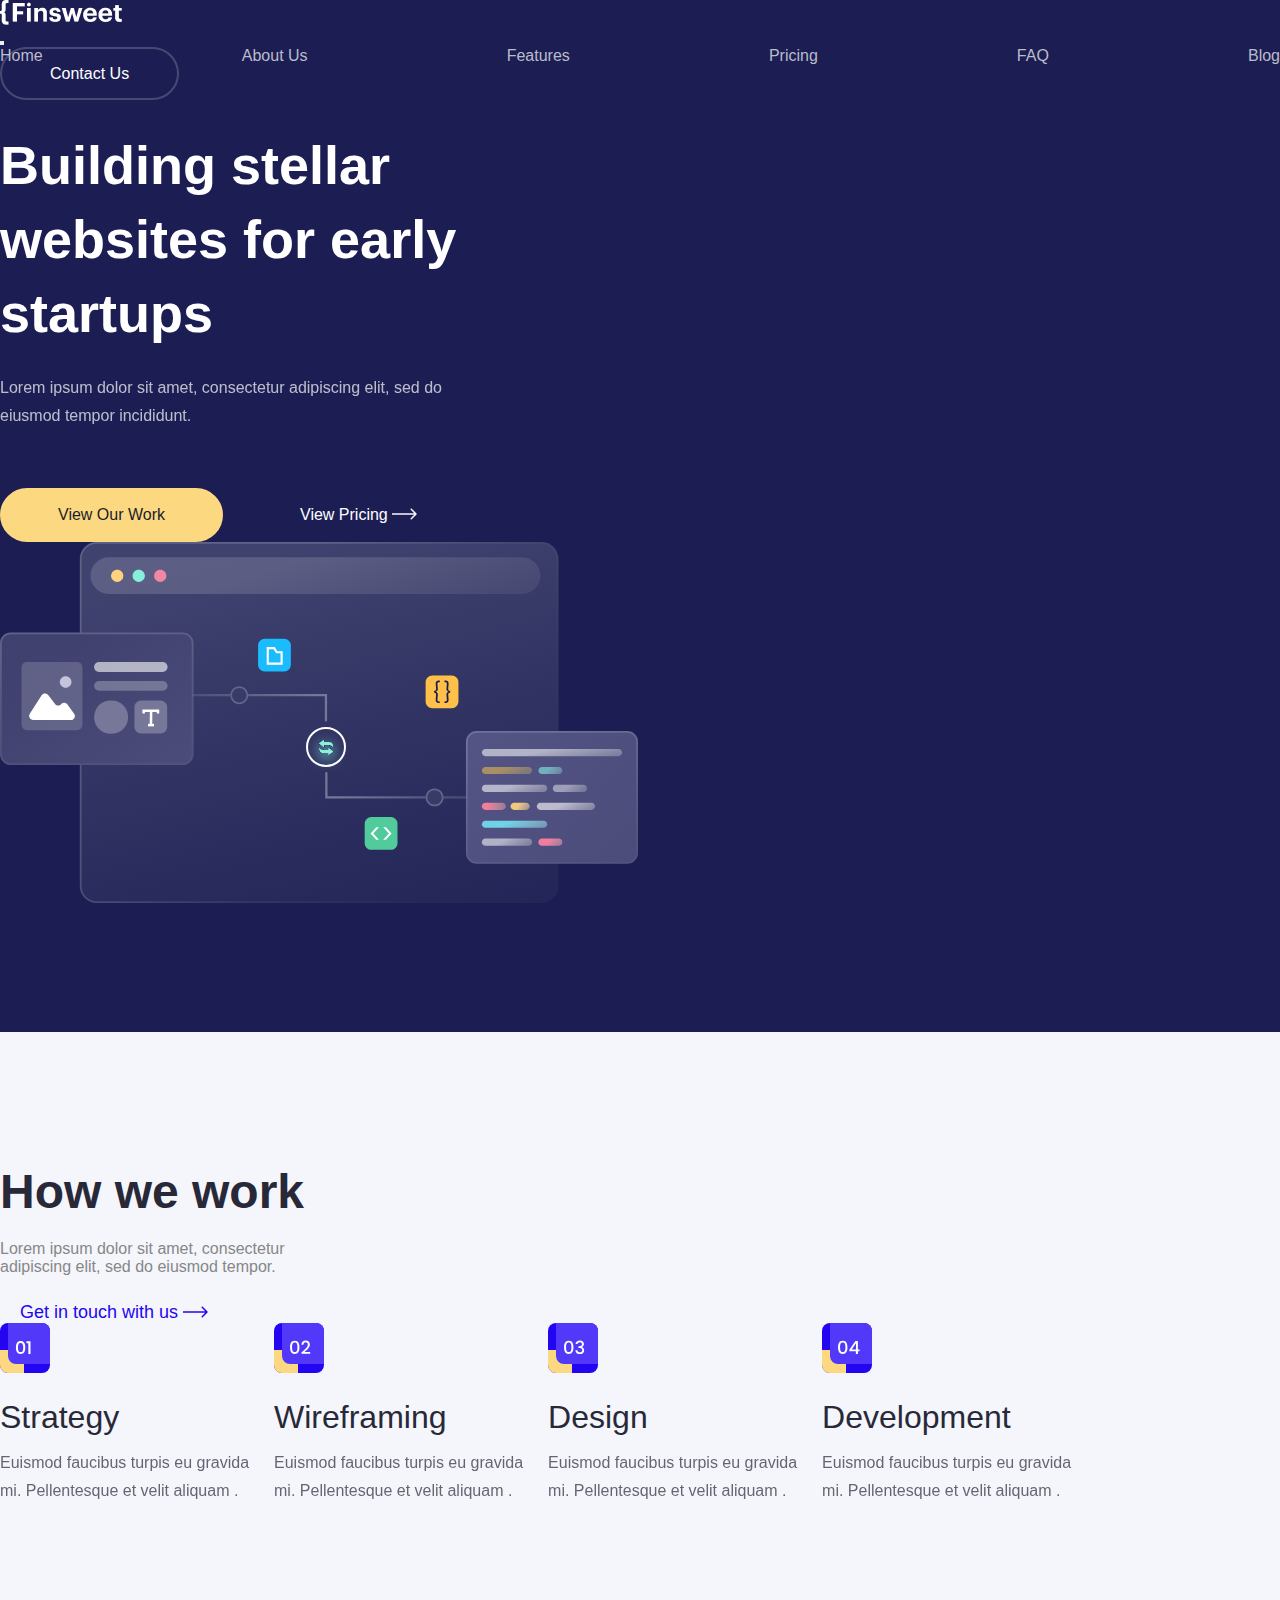
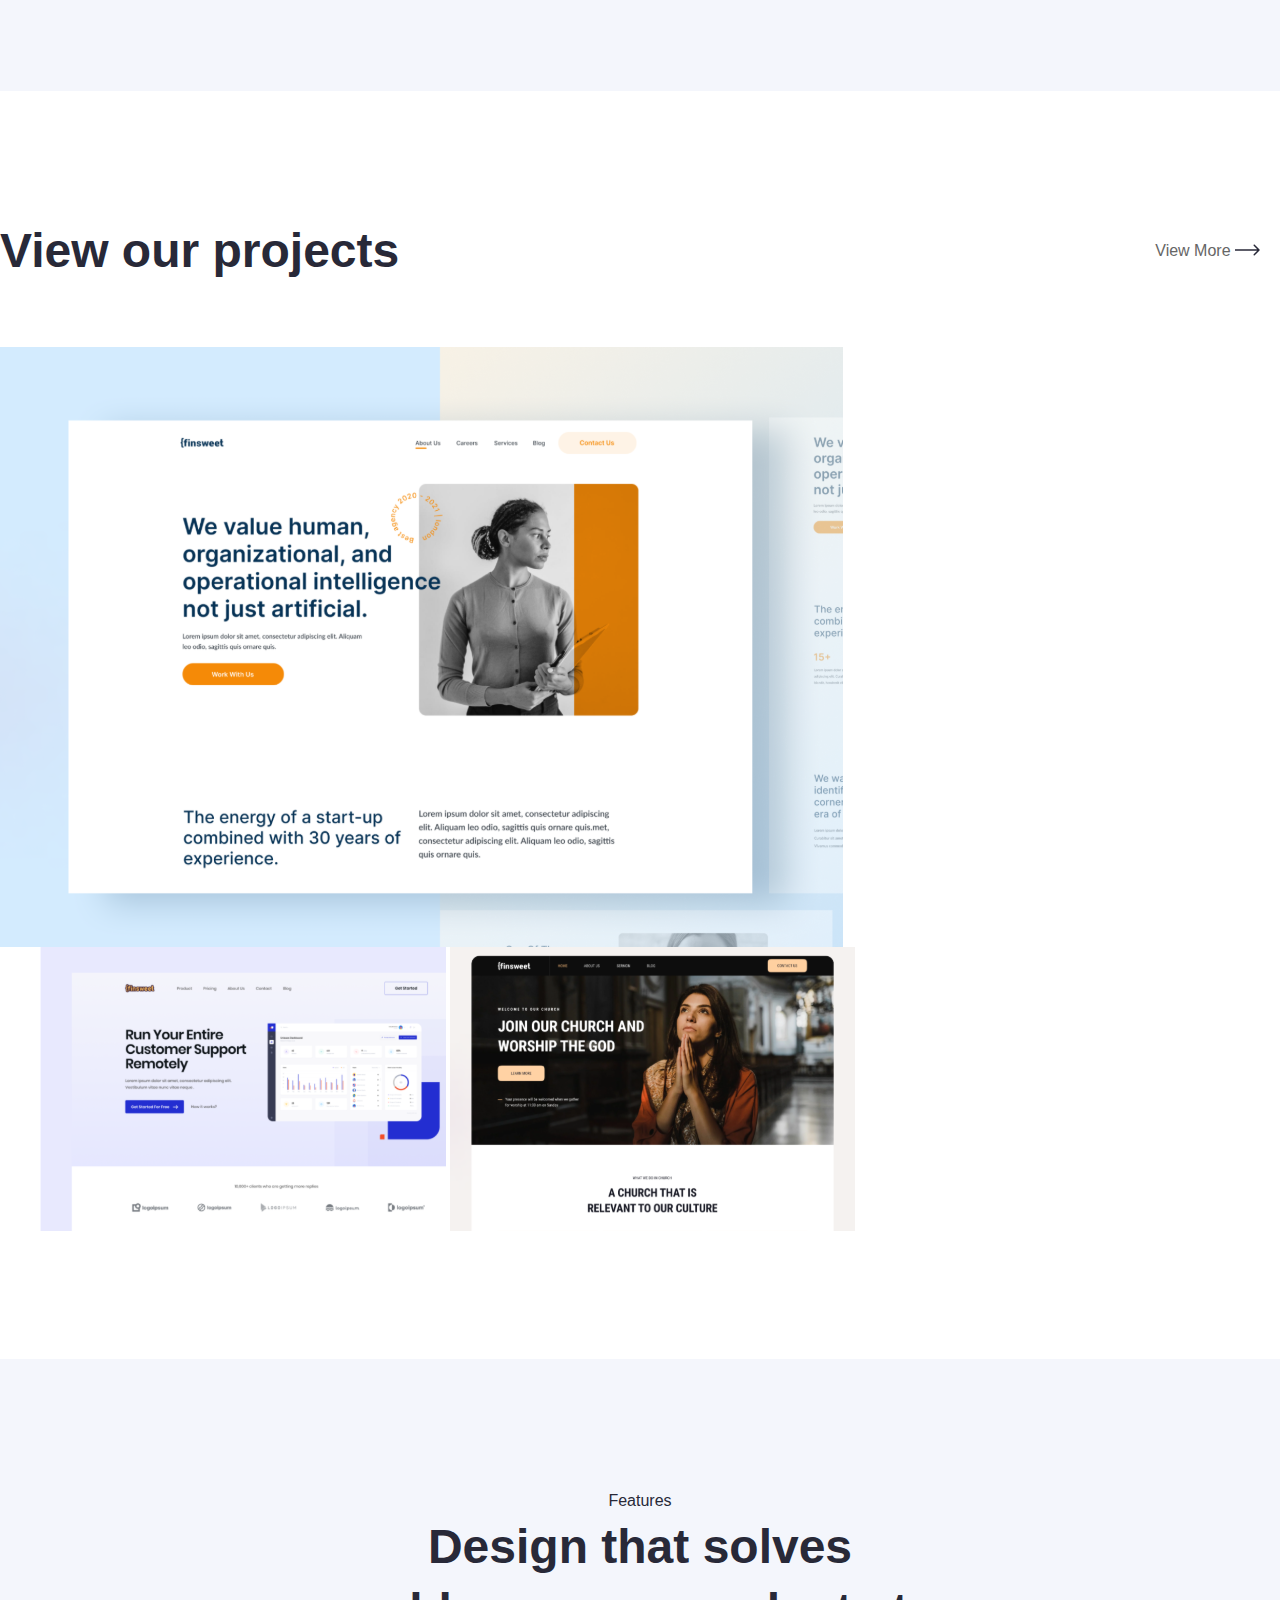
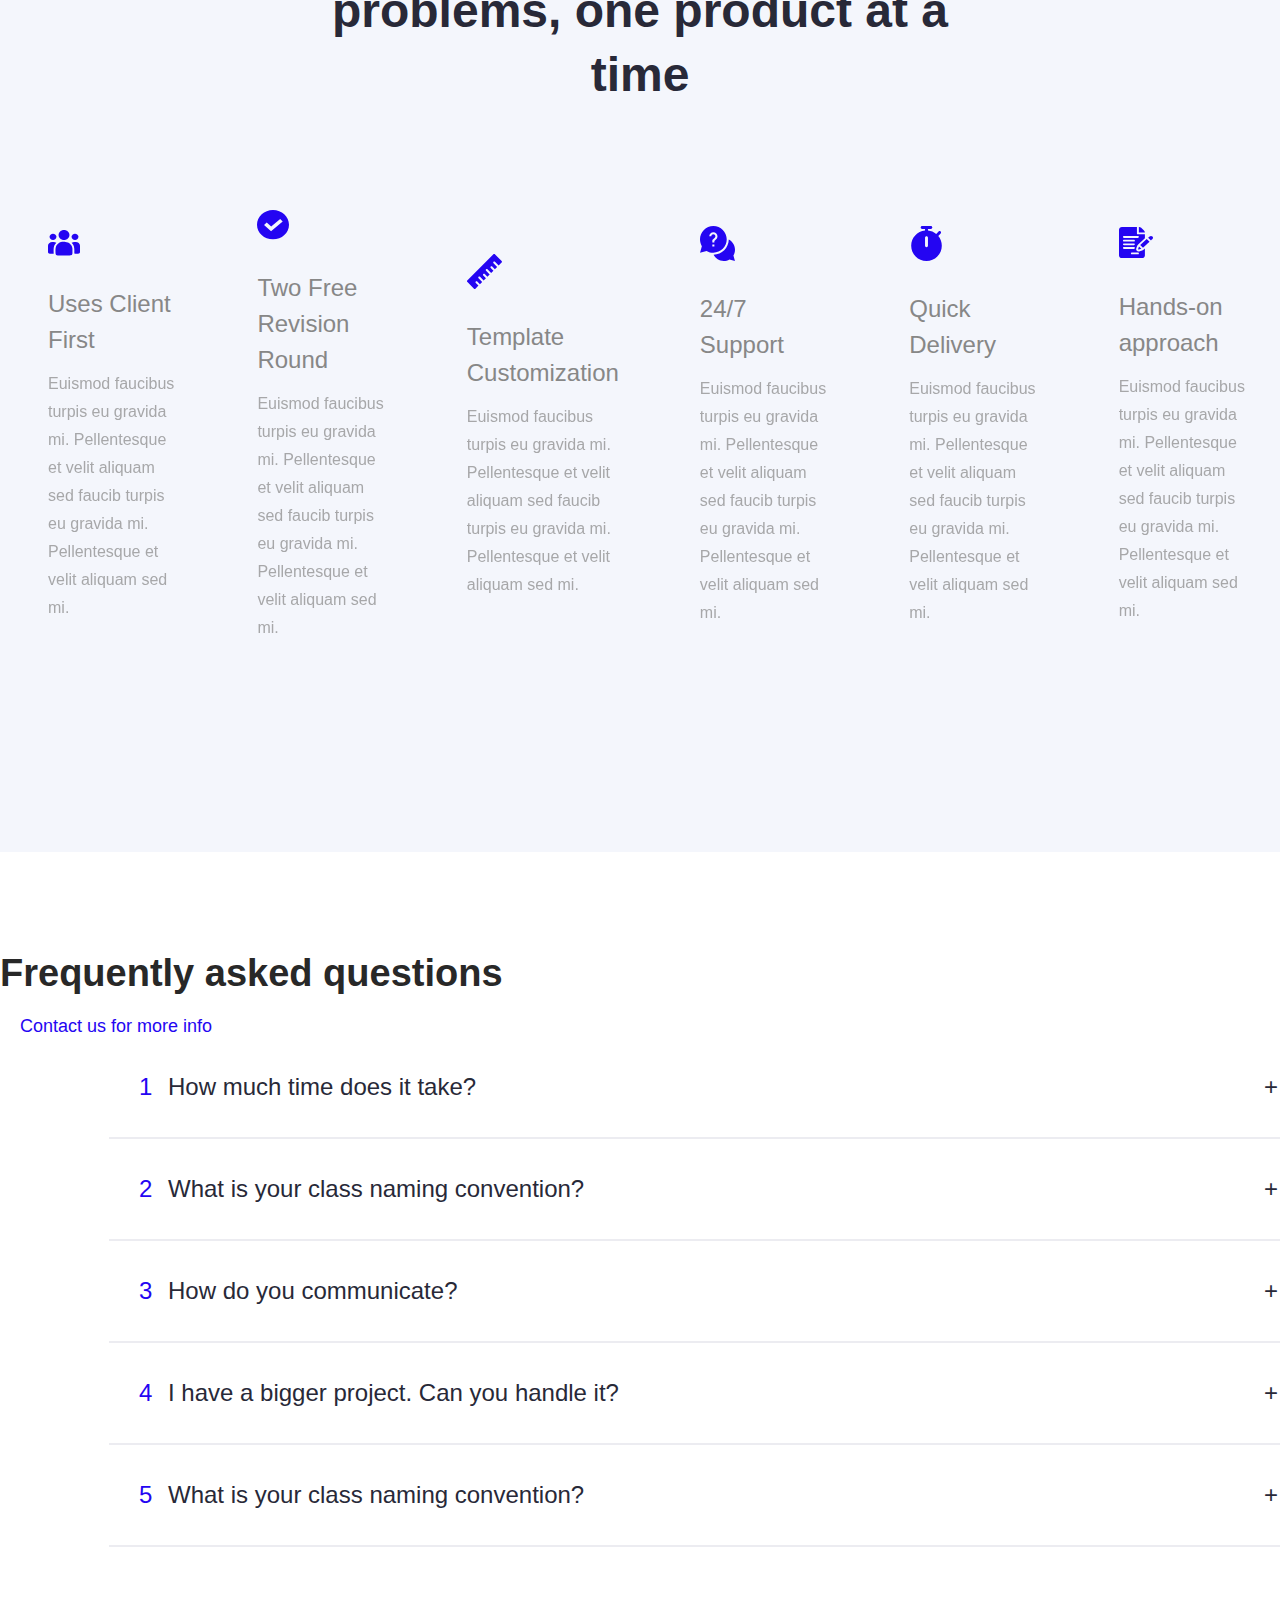
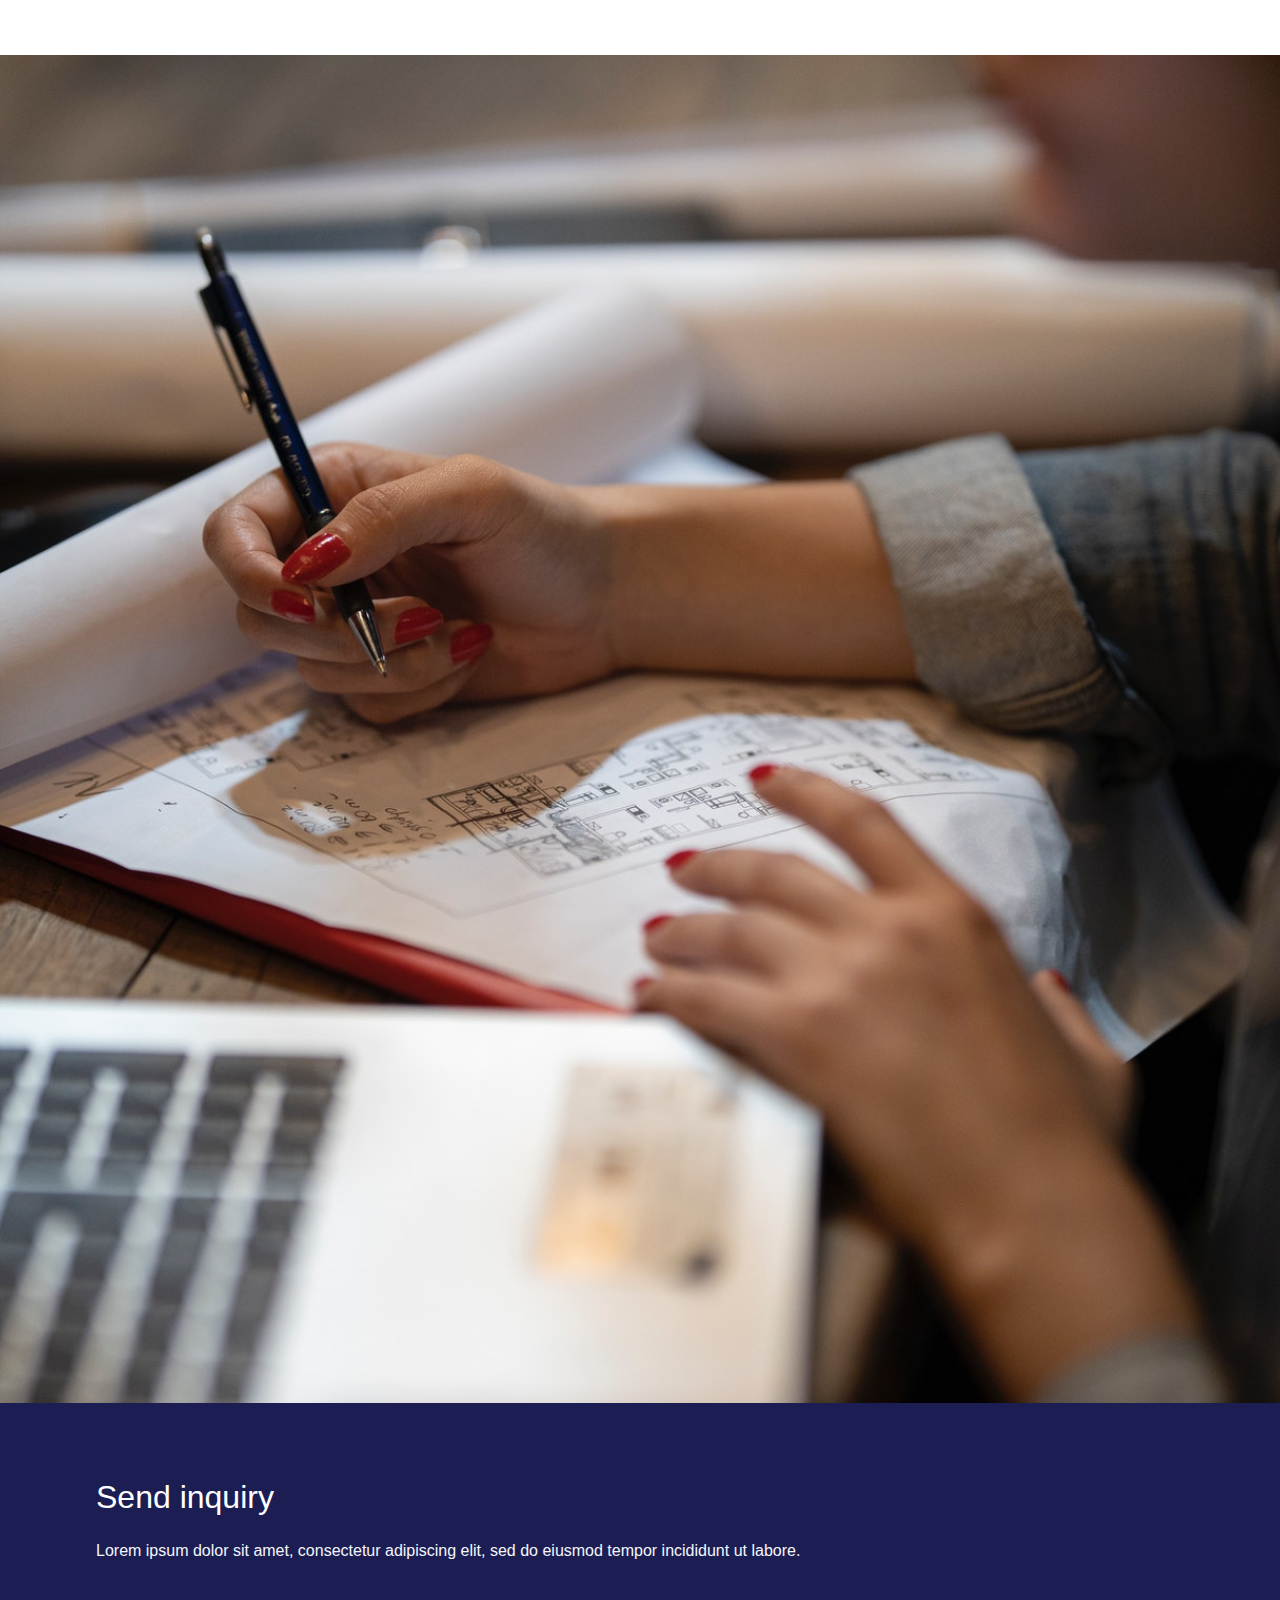
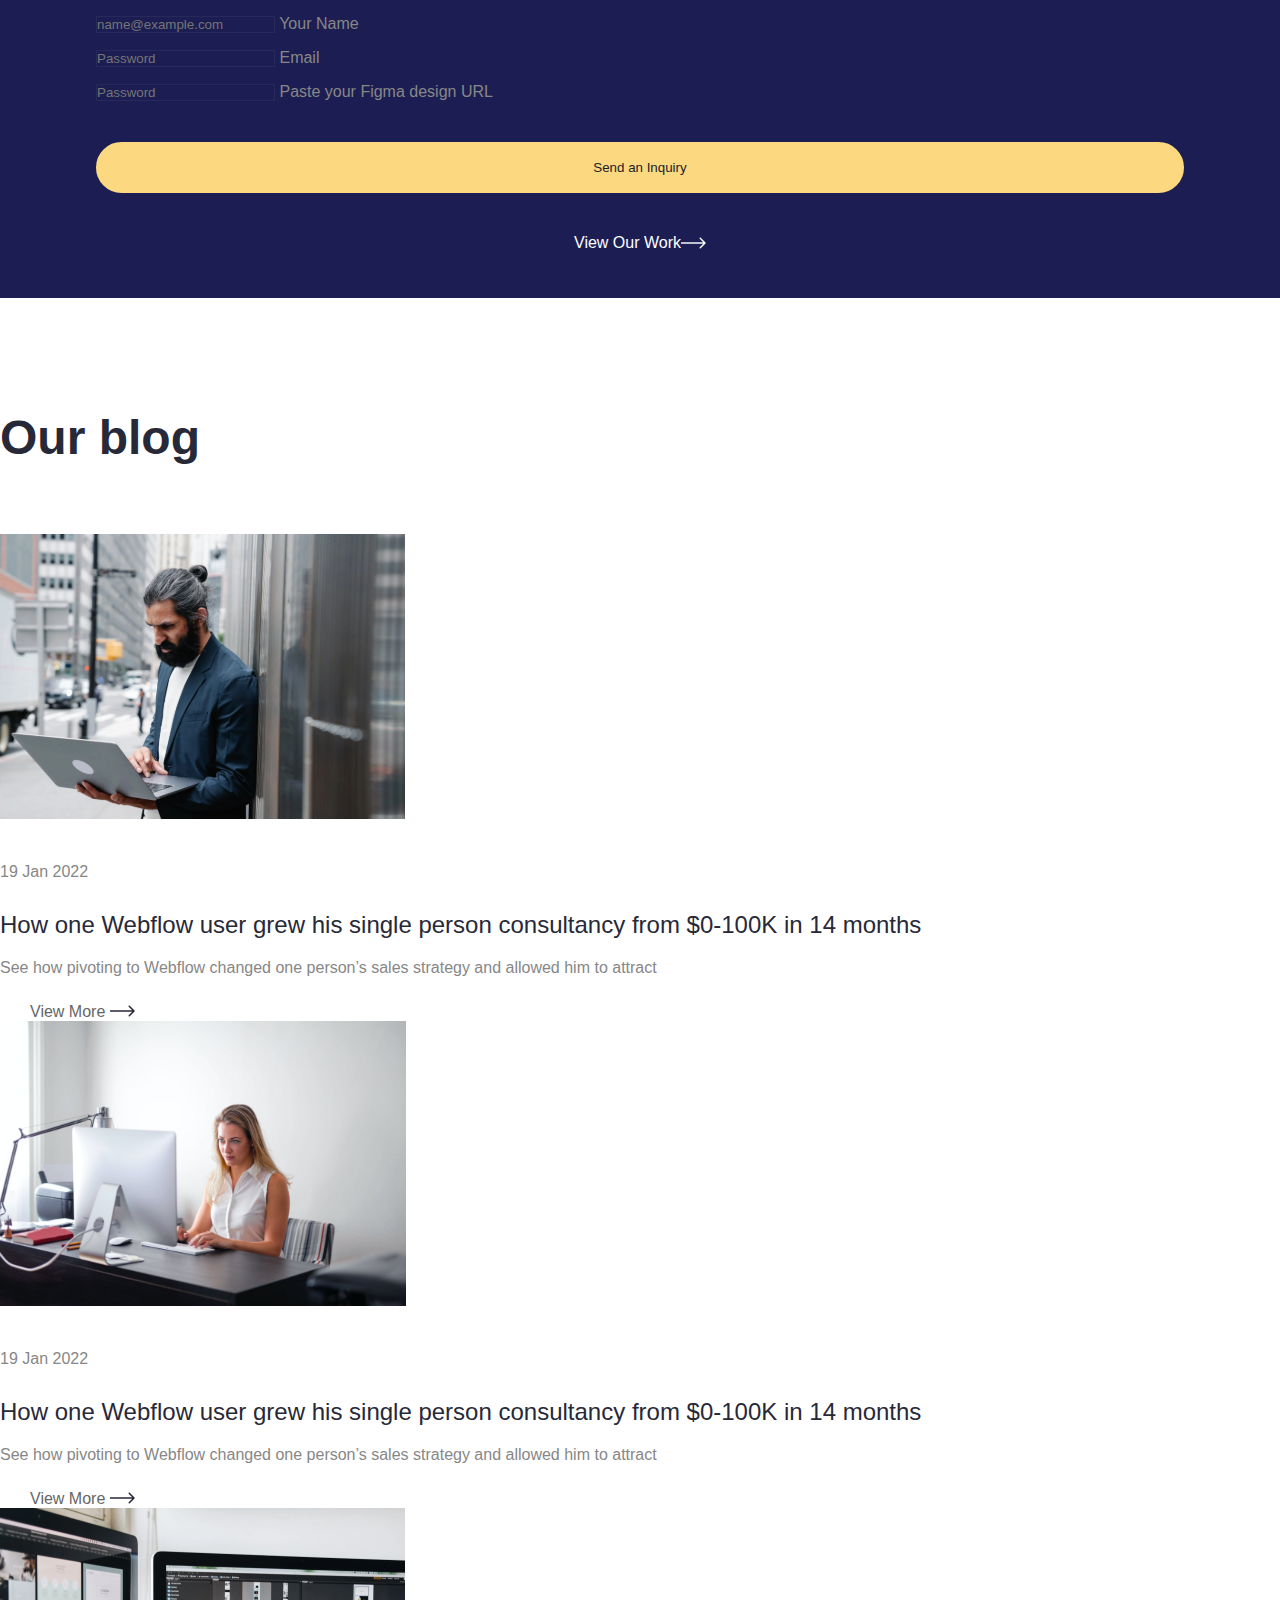
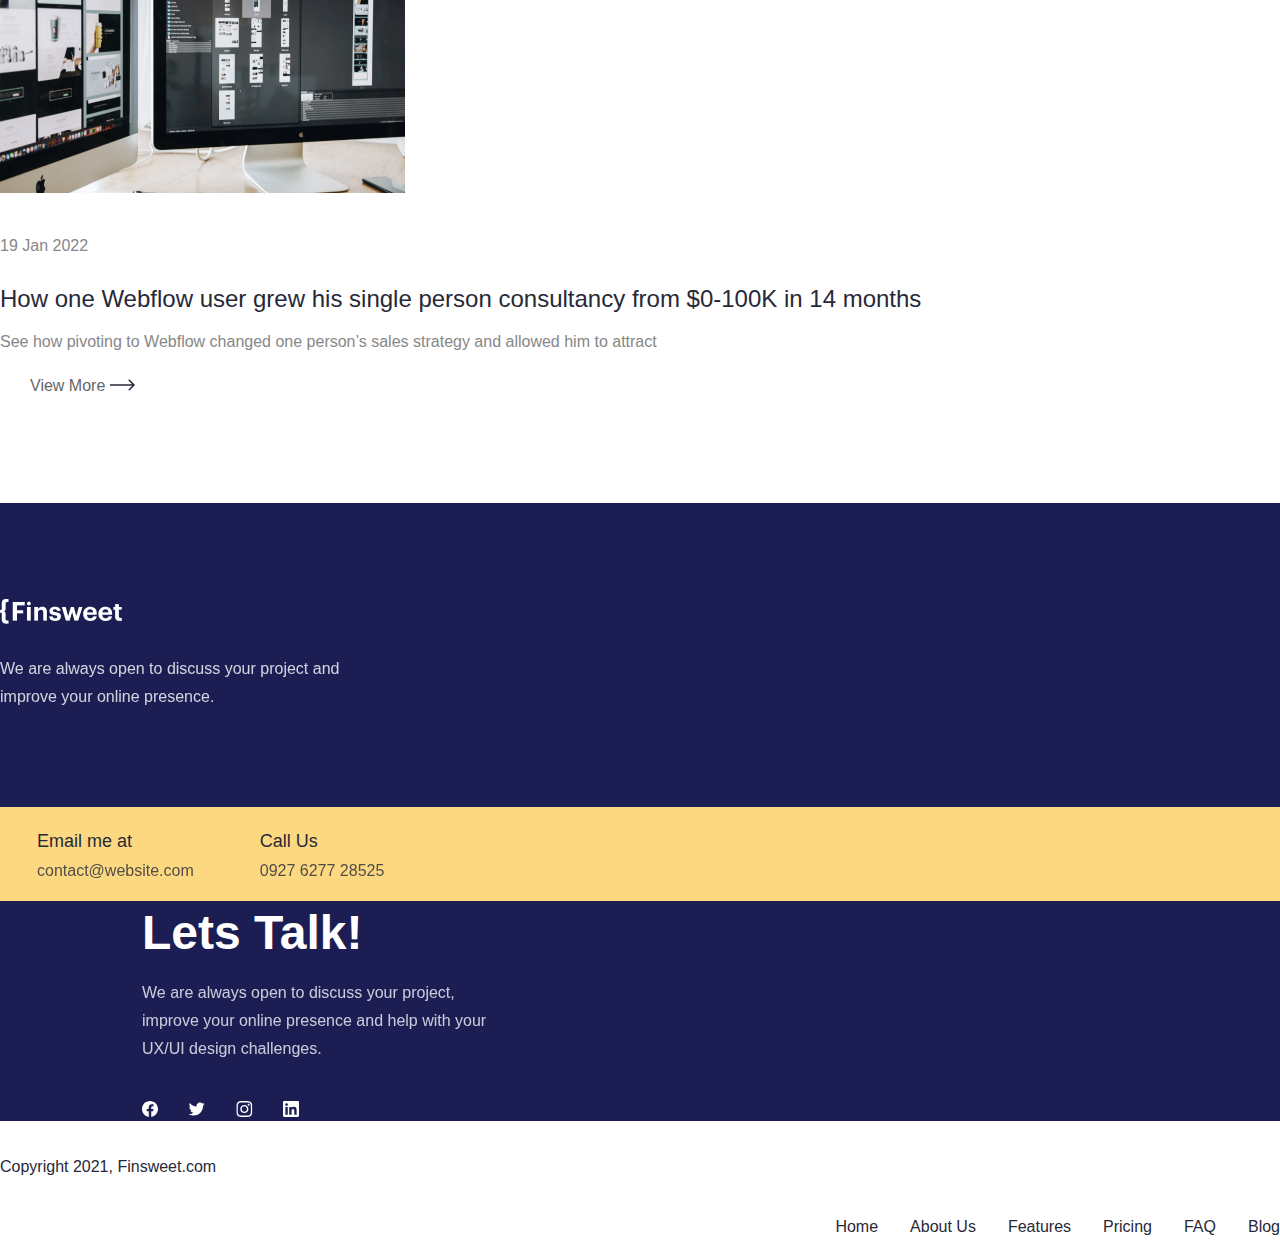
==== index.html @ 55128b00 "Initial Commit" ====
<!DOCTYPE html>
<html lang="en">

<head>
  <meta charset="UTF-8">
  <meta http-equiv="X-UA-Compatible" content="IE=edge">
  <meta name="viewport" content="width=device-width, initial-scale=1.0">
  <title>Document</title>
  <link href="https://cdn.jsdelivr.net/npm/bootstrap@5.3.0-alpha3/dist/css/bootstrap.min.css" rel="stylesheet"
    integrity="sha384-KK94CHFLLe+nY2dmCWGMq91rCGa5gtU4mk92HdvYe+M/SXH301p5ILy+dN9+nJOZ" crossorigin="anonymous">
  <link rel="stylesheet" href="css/style.css">
  <link rel="stylesheet" href="css/media.css">

</head>

<body>
  <!-- Navbar  -->
  <div class="nav-wrap">
    <div class="container">
      <nav class="navbar navbar-expand-lg  py-4">
        <div class="container-fluid ">
          <div class="col-5">
            <a href="#"><img src="images/Logo.png" alt=""></a>
          </div>
          <button class="navbar-toggler" type="button" data-bs-toggle="collapse" data-bs-target="#navbarNavDropdown"
            aria-controls="navbarNavDropdown" aria-expanded="false" aria-label="Toggle navigation">
            <span class="navbar-toggler-icon"></span>
          </button>
          <div class="collapse navbar-collapse" id="navbarNavDropdown">
            <ul class="navbar-nav">
              <li class="nav-item px-2">
                <a class="nav-link" aria-current="page" href="#">Home</a>
              </li>
              <li class="nav-item px-2">
                <a class="nav-link" href="#">About Us</a>
              </li>
              <li class="nav-item px-2">
                <a class="nav-link" href="#">Features</a>
              </li>
              <li class="nav-item px-2">
                <a class="nav-link" href="#">Pricing</a>
              </li>
              <li class="nav-item px-2">
                <a class="nav-link" href="#">FAQ</a>
              </li>
              <li class="nav-item px-2">
                <a class="nav-link" href="#">Blog</a>
              </li>
            </ul>
            
            <div class="contact-us"> <a href="#" class="btn btn-outline-primary " type="#">Contact Us</a>
            </div>
          </div>
        </div>
      </nav>
    </div>
  </div>

  
  <!-- Banner  -->
  <div class="banner-wrap">
    <div class="container">
      <div class="banner-content">
        <div class="row ">
          <div class="banner-left col-6">
            <h1>Building stellar <br> websites for early <br> startups</h1>
            <p>Lorem ipsum dolor sit amet, consectetur adipiscing elit, sed do <br> eiusmod tempor incididunt.</p>
            <div class="view-more">
              <a class="btn btn-primary" href="#" role="button">View Our Work</a>
              <a class="btn btn-outline-info" href="#">View Pricing <svg width="25" height="12" viewBox="0 0 25 12"
                  fill="none" xmlns="http://www.w3.org/2000/svg">
                  <path
                    d="M24.5303 6.53033C24.8232 6.23744 24.8232 5.76256 24.5303 5.46967L19.7574 0.696699C19.4645 0.403806 18.9896 0.403806 18.6967 0.696699C18.4038 0.989593 18.4038 1.46447 18.6967 1.75736L22.9393 6L18.6967 10.2426C18.4038 10.5355 18.4038 11.0104 18.6967 11.3033C18.9896 11.5962 19.4645 11.5962 19.7574 11.3033L24.5303 6.53033ZM0 6.75H24V5.25H0V6.75Z"
                    fill="#F4F6FC" />
                </svg>
              </a>
            </div>
          </div>
          <div class="banner-right col-6 ">
            <img src="images/Illustration.svg" alt="">
          </div>
        </div>
      </div>
    </div>
  </div>

  <!-- How we work  -->

  <div class="how-we-work">
    <div class="container">
      <div class="how-we-work-content">
        <div class="row">
          <div class="how-we-work-left py-3 col-lg-5 col-sm-12">
            <h2>How we work</h2>
            <p>Lorem ipsum dolor sit amet, consectetur <br> adipiscing elit, sed do eiusmod tempor.</p>
            <a class="we-work-link" href="#">Get in touch with us <svg width="25" height="12" viewBox="0 0 25 12"
                fill="none" xmlns="http://www.w3.org/2000/svg">
                <path
                  d="M24.5303 6.53033C24.8232 6.23744 24.8232 5.76256 24.5303 5.46967L19.7574 0.696699C19.4645 0.403806 18.9896 0.403806 18.6967 0.696699C18.4038 0.989593 18.4038 1.46447 18.6967 1.75736L22.9393 6L18.6967 10.2426C18.4038 10.5355 18.4038 11.0104 18.6967 11.3033C18.9896 11.5962 19.4645 11.5962 19.7574 11.3033L24.5303 6.53033ZM0 6.75H24V5.25H0V6.75Z"
                  fill="#2405F2" />
              </svg></a>
          </div>
          <div class="how-we-work-right col-lg-7 col-sm-12">
            <ol class="work-stage">
              <li>
                <img src="images/pointer-1.svg" alt="list-one">
                <h3>Strategy</h3>
                <p>Euismod faucibus turpis eu gravida <br> mi. Pellentesque et velit aliquam .</p>
              </li>
              <li>
                <img src="images/pointer-2.svg" alt="list-one">
                <h3>Wireframing</h3>
                <p>Euismod faucibus turpis eu gravida <br> mi. Pellentesque et velit aliquam .</p>
              </li>
              <li>
                <img src="images/pointer-3.svg" alt="list-one">
                <h3>Design</h3>
                <p>Euismod faucibus turpis eu gravida <br> mi. Pellentesque et velit aliquam .</p>
              </li>
              <li>
                <img src="images/pointer-4.svg" alt="list-one">
                <h3>Development</h3>
                <p>Euismod faucibus turpis eu gravida <br> mi. Pellentesque et velit aliquam .</p>
              </li>
            </ol>

          </div>
        </div>
      </div>
    </div>
  </div>

  <!-- Our-Work  -->

  <div class="our-work-wrap">
    <div class="container">
      <div class="our-work-content">
        <div class="row">
          <div class="our-work-header  ">
            <h2>View our projects</h2>
            <a class=" " href="#">View More <svg width="25" height="12" viewBox="0 0 25 12" fill="none"
                xmlns="http://www.w3.org/2000/svg">
                <path
                  d="M24.5303 6.53033C24.8232 6.23744 24.8232 5.76256 24.5303 5.46967L19.7574 0.696699C19.4645 0.403806 18.9896 0.403806 18.6967 0.696699C18.4038 0.989593 18.4038 1.46447 18.6967 1.75736L22.9393 6L18.6967 10.2426C18.4038 10.5355 18.4038 11.0104 18.6967 11.3033C18.9896 11.5962 19.4645 11.5962 19.7574 11.3033L24.5303 6.53033ZM0 6.75H24V5.25H0V6.75Z"
                  fill="#282938" />
              </svg>
            </a>
          </div>
          <div class="how-we-work-card">
            <div class="how-we-work-img-content col-lg-8 col-sm-12">
              <img src="images/view-project.svg" alt="" class="work-img">
              <div class="project-img-hover">
                <h3>Workhub office Webflow <br> Webflow Design </h3>
                <p>Euismod faucibus turpis eu gravida <br> mi. Pellentesque et velit aliquam </p>
                <a class="px-3 view-project" href="#">View Project <svg width="25" height="12" viewBox="0 0 25 12"
                    fill="none" xmlns="http://www.w3.org/2000/svg">
                    <path
                      d="M24.5303 6.53033C24.8232 6.23744 24.8232 5.76256 24.5303 5.46967L19.7574 0.696699C19.4645 0.403806 18.9896 0.403806 18.6967 0.696699C18.4038 0.989593 18.4038 1.46447 18.6967 1.75736L22.9393 6L18.6967 10.2426C18.4038 10.5355 18.4038 11.0104 18.6967 11.3033C18.9896 11.5962 19.4645 11.5962 19.7574 11.3033L24.5303 6.53033ZM0 6.75H24V5.25H0V6.75Z"
                      fill="#F4F6FC" />
                  </svg>
                </a>
              </div>
            </div>
            <div class="cards-left col-lg-4  ">
              <img class="col-sm-12" src="images/view-project-1.svg" alt="">
              <img class="col-sm-12" src="images/card-left-2.svg" alt="">
            </div>
          </div>
        </div>
      </div>
    </div>
  </div>

  <!-- Features -->

  <div class="features-wrap">
    <div class="container">
      <div class="features-content">
        <div class="features-header">
          <h2>Features </h2>
          <h3>Design that solves problems, one product at a time</h3>
        </div>
        <div class="features-wrap-list row">
          <div class="card col-lg-4 col-sm-12">
            <div class="card-content">
              <svg width="32" height="26" viewBox="0 0 32 26" fill="none" xmlns="http://www.w3.org/2000/svg">
                <path
                  d="M15.9998 9.95174C19.0029 9.95174 21.4373 7.72397 21.4373 4.97587C21.4373 2.22777 19.0029 0 15.9998 0C12.9968 0 10.5624 2.22777 10.5624 4.97587C10.5624 7.72397 12.9968 9.95174 15.9998 9.95174Z"
                  fill="#2405F2" />
                <path
                  d="M27 9.95177C28.8984 9.95177 30.4374 8.54341 30.4374 6.8061C30.4374 5.0688 28.8984 3.66044 27 3.66044C25.1015 3.66044 23.5625 5.0688 23.5625 6.8061C23.5625 8.54341 25.1015 9.95177 27 9.95177Z"
                  fill="#2405F2" />
                <path
                  d="M4.99997 9.95173C6.89843 9.95173 8.43744 8.54337 8.43744 6.80607C8.43744 5.06876 6.89843 3.6604 4.99997 3.6604C3.10151 3.6604 1.5625 5.06876 1.5625 6.80607C1.5625 8.54337 3.10151 9.95173 4.99997 9.95173Z"
                  fill="#2405F2" />
                <path
                  d="M8.3868 12.7762C7.03369 11.7617 5.80826 11.896 4.24371 11.896C1.90373 11.896 0 13.6278 0 15.756V22.0021C0 22.9264 0.824368 23.6779 1.83811 23.6779C6.21469 23.6779 5.68745 23.7504 5.68745 23.5052C5.68745 19.0792 5.11458 15.8334 8.3868 12.7762Z"
                  fill="#2405F2" />
                <path
                  d="M17.4882 11.9192C14.7555 11.7106 12.3802 11.9216 10.3314 13.4692C6.90288 15.9823 7.56268 19.366 7.56268 23.5056C7.56268 24.6008 8.53642 25.5085 9.75141 25.5085C22.9439 25.5085 23.469 25.8979 24.2513 24.3126C24.5078 23.7764 24.4375 23.9468 24.4375 18.818C24.4375 14.7443 20.583 11.9192 17.4882 11.9192Z"
                  fill="#2405F2" />
                <path
                  d="M27.7564 11.8968C26.1833 11.8968 24.9646 11.7639 23.6133 12.777C26.8611 15.8115 26.3126 18.8359 26.3126 23.506C26.3126 23.7528 25.8749 23.6787 30.0963 23.6787C31.1463 23.6787 32.0001 22.9003 32.0001 21.9435V15.7568C32.0001 13.6286 30.0963 11.8968 27.7564 11.8968Z"
                  fill="#2405F2" />
              </svg>
              <h4 class="card-title">Uses Client First</h4>
              <p class="card-text">Euismod faucibus turpis eu gravida mi. Pellentesque et velit aliquam sed faucib
                turpis eu gravida mi. Pellentesque et velit aliquam sed mi. </p>
            </div>
          </div>
          <div class="card col-lg-4  col-sm-12">
            <div class="card-content">
              <svg width="32" height="30" viewBox="0 0 32 30" fill="none" xmlns="http://www.w3.org/2000/svg">
                <path
                  d="M16 0C7.21187 0 0 6.59966 0 14.6418C0 22.6839 7.21187 29.2835 16 29.2835C24.7881 29.2835 32 22.6839 32 14.6418C32 6.59966 24.7881 0 16 0ZM14.0637 21.3015L7.05713 14.8898L9.7085 12.4635L14.1864 16.5612L23.1759 9.08293L25.6991 11.6215L14.0637 21.3015Z"
                  fill="#2405F2" />
              </svg>
              <h4 class="card-title"> Two Free Revision Round</h4>
              <p class="card-text">Euismod faucibus turpis eu gravida mi. Pellentesque et velit aliquam sed faucib
                turpis eu gravida mi. Pellentesque et velit aliquam sed mi. </p>
            </div>
          </div>
          <div class="card col-lg-4  col-sm-12">
            <div class="card-content">
              <svg width="35" height="35" viewBox="0 0 35 35" fill="none" xmlns="http://www.w3.org/2000/svg">
                <path
                  d="M8.80609 27.5075C8.40555 27.9078 8.40555 28.5572 8.80609 28.9575L11.4646 31.616L8.44934 34.6313C8.04907 35.0318 7.39965 35.0318 6.99937 34.6313L0.232049 27.864C-0.168495 27.4637 -0.168495 26.8143 0.232049 26.414L26.414 0.232049C26.8143 -0.168495 27.4637 -0.168495 27.864 0.232049L34.6313 6.99911C34.8316 7.19938 34.9317 7.46187 34.9317 7.72436C34.9317 7.98658 34.8316 8.24907 34.6313 8.44934L31.616 11.4646L27.9908 7.83918C27.5903 7.43864 26.9411 7.43864 26.5406 7.83918C26.1403 8.23973 26.1403 8.88887 26.5406 9.28942L30.1658 12.9146L27.8757 15.2049L25.2172 12.5461C24.8169 12.1458 24.1675 12.1458 23.7669 12.5461C23.3667 12.9467 23.3667 13.5958 23.7669 13.9963L26.4255 16.6549L24.1354 18.9452L20.5103 15.3197C20.1097 14.9195 19.4606 14.9195 19.06 15.3197C18.6597 15.7203 18.6597 16.3694 19.06 16.77L22.6852 20.3952L20.3952 22.6855L17.7366 20.0269C17.3361 19.6264 16.6869 19.6264 16.2864 20.0269C15.8861 20.4272 15.8861 21.0764 16.2864 21.4769L18.9449 24.1354L16.6549 26.4258L13.0297 22.8003C12.6292 22.4 11.98 22.4 11.5795 22.8003C11.1792 23.2008 11.1792 23.85 11.5795 24.2505L15.2047 27.8757L12.9146 30.166L10.2561 27.5075C9.85579 27.107 9.20637 27.107 8.80609 27.5075V27.5075Z"
                  fill="#2405F2" />
              </svg>
              <h4 class="card-title"> Template Customization </h4>
              <p class="card-text">Euismod faucibus turpis eu gravida mi. Pellentesque et velit aliquam sed faucib
                turpis eu gravida mi. Pellentesque et velit aliquam sed mi. </p>
            </div>
          </div>

          <div class="card col-lg-4  col-sm-12">
            <div class="card-content">
              <svg width="35" height="35" viewBox="0 0 35 35" fill="none" xmlns="http://www.w3.org/2000/svg">
                <g clip-path="url(#clip0_197_431)">
                  <path
                    d="M34.9994 23.686C34.9994 19.3427 32.5078 15.4665 28.7761 13.5811C28.6602 21.9086 21.9086 28.6602 13.5811 28.7761C15.4665 32.5078 19.3427 34.9994 23.686 34.9994C25.7223 34.9994 27.7026 34.4571 29.4426 33.4266L34.95 34.95L33.4266 29.4426C34.4571 27.7026 34.9994 25.7223 34.9994 23.686Z"
                    fill="#2405F2" />
                  <path
                    d="M26.7285 13.3643C26.7285 5.99506 20.7335 0 13.3643 0C5.99506 0 0 5.99506 0 13.3643C0 15.7659 0.639267 18.1043 1.85318 20.1572L0.0491333 26.6791L6.57131 24.8753C8.62423 26.0892 10.9626 26.7285 13.3643 26.7285C20.7335 26.7285 26.7285 20.7335 26.7285 13.3643ZM11.3135 10.2539H9.2627C9.2627 7.99217 11.1025 6.15234 13.3643 6.15234C15.626 6.15234 17.4658 7.99217 17.4658 10.2539C17.4658 11.4019 16.9798 12.5052 16.132 13.2807L14.3896 14.8754V16.4746H12.3389V13.9723L14.7475 11.7677C15.1779 11.3738 15.415 10.8363 15.415 10.2539C15.415 9.12304 14.4951 8.20312 13.3643 8.20312C12.2334 8.20312 11.3135 9.12304 11.3135 10.2539ZM12.3389 18.5254H14.3896V20.5762H12.3389V18.5254Z"
                    fill="#2405F2" />
                </g>
                <defs>
                  <clipPath id="clip0_197_431">
                    <rect width="35" height="35" fill="white" />
                  </clipPath>
                </defs>
              </svg>
              <h4 class="card-title">24/7 Support </h4>
              <p class="card-text">Euismod faucibus turpis eu gravida mi. Pellentesque et velit aliquam sed faucib
                turpis eu gravida mi. Pellentesque et velit aliquam sed mi. </p>
            </div>
          </div>

          <div class="card col-lg-4  col-sm-12">
            <div class="card-content">
              <svg width="35" height="35" viewBox="0 0 35 35" fill="none" xmlns="http://www.w3.org/2000/svg">
                <g clip-path="url(#clip0_197_405)">
                  <path
                    d="M29.3038 9.94438L31.656 7.59354C32.2263 7.02479 32.2263 6.10167 31.656 5.53146C31.0858 4.96125 30.1642 4.96125 29.594 5.53146L27.2417 7.88229C24.9463 5.985 22.0865 4.74542 18.9583 4.44938V2.91667H21.875C22.6815 2.91667 23.3333 2.26333 23.3333 1.45833C23.3333 0.653333 22.6815 0 21.875 0H13.125C12.3185 0 11.6667 0.653333 11.6667 1.45833C11.6667 2.26333 12.3185 2.91667 13.125 2.91667H16.0417V4.44938C8.28042 5.18583 2.1875 11.7367 2.1875 19.6875C2.1875 28.1313 9.05625 35 17.5 35C25.9438 35 32.8125 28.1313 32.8125 19.6875C32.8125 15.9892 31.4942 12.5942 29.3038 9.94438ZM18.9583 19.6875C18.9583 20.494 18.305 21.1458 17.5 21.1458C16.695 21.1458 16.0417 20.494 16.0417 19.6875V11.6667C16.0417 10.8602 16.695 10.2083 17.5 10.2083C18.305 10.2083 18.9583 10.8602 18.9583 11.6667V19.6875Z"
                    fill="#2405F2" />
                </g>
                <defs>
                  <clipPath id="clip0_197_405">
                    <rect width="35" height="35" fill="white" />
                  </clipPath>
                </defs>
              </svg>
              <h4 class="card-title"> Quick Delivery</h4>
              <p class="card-text">Euismod faucibus turpis eu gravida mi. Pellentesque et velit aliquam sed faucib
                turpis eu gravida mi. Pellentesque et velit aliquam sed mi. </p>
            </div>
          </div>

          <div class="card col-lg-4  col-sm-12">
            <div class="card-content">
              <svg width="34" height="32" viewBox="0 0 34 32" fill="none" xmlns="http://www.w3.org/2000/svg">
                <path
                  d="M25.866 5.31255C25.866 4.58259 25.5547 3.89542 24.9905 3.37912L22.1734 0.801179C21.6171 0.291995 20.8273 0 20.0413 0H19.8701V5.46921H25.8661L25.866 5.31255Z"
                  fill="#2405F2" />
                <path
                  d="M18.1911 18.8103C18.3818 18.2806 18.7145 17.7875 19.1483 17.3878L25.8927 11.2408V7.29229H18.8934C18.3429 7.29229 17.9297 6.88459 17.9297 6.38075V0H2.98828C1.34048 0 0 1.22668 0 2.73461V28.3791C0 29.8871 1.34048 31.1138 2.98828 31.1138H22.8778C24.5256 31.1138 25.8927 29.8871 25.8927 28.3791V21.576L24.798 22.5534C24.3545 22.9558 23.8351 23.2486 23.2494 23.4276L20.0822 24.3952L19.5997 24.4193C18.802 24.4193 18.0472 24.0641 17.5783 23.4694C17.1134 22.8775 16.9869 22.1101 17.2398 21.4167L18.1911 18.8103ZM4.98047 16.4076H14.9091C15.4596 16.4076 15.9052 16.8153 15.9052 17.3192C15.9052 17.823 15.4596 18.2307 14.9091 18.2307H4.98047C4.42989 18.2307 3.98438 17.823 3.98438 17.3192C3.98438 16.8153 4.42989 16.4076 4.98047 16.4076ZM3.98438 13.673C3.98438 13.1692 4.42989 12.7615 4.98047 12.7615H14.9091C15.4596 12.7615 15.9052 13.1692 15.9052 13.673C15.9052 14.1769 15.4596 14.5846 14.9091 14.5846H4.98047C4.42989 14.5846 3.98438 14.1769 3.98438 13.673ZM3.98438 20.9653C3.98438 20.4615 4.42989 20.0538 4.98047 20.0538H14.9091C15.4596 20.0538 15.9052 20.4615 15.9052 20.9653C15.9052 21.4692 15.4596 21.8769 14.9091 21.8769H4.98047C4.42989 21.8769 3.98438 21.4692 3.98438 20.9653ZM18.8934 25.523C19.444 25.523 19.8895 25.9307 19.8895 26.4345C19.8895 26.9384 19.4441 27.3461 18.8934 27.3461H12.9169C12.3663 27.3461 11.9208 26.9384 11.9208 26.4345C11.9208 25.9307 12.3663 25.523 12.9169 25.523H18.8934ZM4.98047 10.9384C4.42989 10.9384 3.98438 10.5307 3.98438 10.0269C3.98438 9.52306 4.42989 9.11536 4.98047 9.11536H18.8934C19.444 9.11536 19.8895 9.52306 19.8895 10.0269C19.8895 10.5307 19.444 10.9384 18.8934 10.9384H4.98047Z"
                  fill="#2405F2" />
                <path
                  d="M19.9956 19.6168L19.129 21.996C18.9991 22.3524 19.3697 22.6914 19.7592 22.5724L22.3575 21.7782L19.9956 19.6168Z"
                  fill="#2405F2" />
                <path
                  d="M27.7321 12.1118L21.1719 18.1151L24.0011 20.7042C25.4838 19.3471 28.3689 16.7066 30.561 14.7006L27.7321 12.1118Z"
                  fill="#2405F2" />
                <path
                  d="M33.4149 9.49674C33.0648 9.17449 32.5492 8.99023 32.0025 8.99023C31.4557 8.99023 30.9402 9.17449 30.5881 9.49766L29.1406 10.8222L31.9694 13.4109C32.7618 12.6857 33.3095 12.1844 33.417 12.0862C34.1951 11.373 34.195 10.2115 33.4149 9.49674Z"
                  fill="#2405F2" />
              </svg>
              <h4 class="card-title">Hands-on approach </h4>
              <p class="card-text">Euismod faucibus turpis eu gravida mi. Pellentesque et velit aliquam sed faucib
                turpis eu gravida mi. Pellentesque et velit aliquam sed mi. </p>
            </div>
          </div>
        </div>
      </div>
    </div>
  </div>

  <!-- FAQ -->

  <div class="faq-wrap">
    <div class="container">
      <div class="faq-content">
        <div class="row">
          <div class="faq-left col-lg-4 col-sm-12">
            <h3>Frequently asked questions</h3>
            <a class="we-work-link" href="#">Contact us for more info</a>
          </div>
          <div class="faq-right col-lg-8 col-sm">
            <ol>
              <li>
                <button class="accordion">How much time does it take?</button>
                <div class="panel">
                  <p>Lorem ipsum dolor sit amet, consectetur adipiscing elit, sed do eiusmod tempor incididunt ut labore
                    et dolore magna aliqua.</p>
                </div>
              </li>
              <li>
                <button class="accordion">What is your class naming convention?</button>
                <div class="panel">
                  <p>Lorem ipsum dolor sit amet, consectetur adipiscing elit, sed do eiusmod tempor incididunt ut labore
                    et dolore magna aliqua.</p>
                </div>
              </li>
              <li>
                <button class="accordion">How do you communicate?</button>
                <div class="panel">
                  <p>Lorem ipsum dolor sit amet, consectetur adipiscing elit, sed do eiusmod tempor incididunt ut labore
                    et dolore magna aliqua.</p>
                </div>
              </li>
              <li>
                <button class="accordion">I have a bigger project. Can you handle it?</button>
                <div class="panel">
                  <p>Lorem ipsum dolor sit amet, consectetur adipiscing elit, sed do eiusmod tempor incididunt ut labore
                    et dolore magna aliqua.</p>
                </div>
              </li>
              <li>
                <button class="accordion">What is your class naming convention?</button>
                <div class="panel">
                  <p>Lorem ipsum dolor sit amet, consectetur adipiscing elit, sed do eiusmod tempor incididunt ut labore
                    et dolore magna aliqua.</p>
                </div>
              </li>
            </ol>
          </div>
        </div>
      </div>
    </div>
  </div>

  <!--Form  -->

  <div class="contact-form-wrap">
    <div class="container">
      <div class="contact-form-content">
        <div class="row">
          <div class="contact-form-left col-lg-6 col-sm-12">
            <img src="images/contact.svg" alt="Contact-background" class="form-image">
            <div class="contact-img-hover">
              <h2>Building stellar websites for early startups</h2>
              <p>Lorem ipsum dolor sit amet, consectetur adipiscing elit, sed do eiusmod tempor incididunt ut labore et
                dolore magna aliqua ut enim.</p>
            </div>
          </div>
          <div class="contact-form-right col-lg-6 col-sm-12">
            <div class="form-right-content">
              <h3>Send inquiry</h3>
              <p>Lorem ipsum dolor sit amet, consectetur adipiscing elit, sed do eiusmod tempor incididunt ut labore.
              </p>
              <div class="form-floating">
                <input type="text" class="form-control" id="floatingInput" placeholder="name@example.com">
                <label for="floatingInput">Your Name</label>
              </div>
              <div class="form-floating">
                <input type="password" class="form-control" id="floatingPassword" placeholder="Password">
                <label for="floatingPassword">Email</label>
              </div>
              <div class="form-floating">
                <input type="text" class="form-control" id="floatingPassword" placeholder="Password">
                <label for="">Paste your Figma design URL</label>
              </div>
              <button type="submit" class="btn btn-primary form-submit" href="#" role="button">Send an Inquiry</button>
              <a class="view-work" href="#">View Our Work <svg width="25" height="12" viewBox="0 0 25 12" fill="none"
                  xmlns="http://www.w3.org/2000/svg">
                  <path
                    d="M24.5303 6.53033C24.8232 6.23744 24.8232 5.76256 24.5303 5.46967L19.7574 0.696699C19.4645 0.403806 18.9896 0.403806 18.6967 0.696699C18.4038 0.989593 18.4038 1.46447 18.6967 1.75736L22.9393 6L18.6967 10.2426C18.4038 10.5355 18.4038 11.0104 18.6967 11.3033C18.9896 11.5962 19.4645 11.5962 19.7574 11.3033L24.5303 6.53033ZM0 6.75H24V5.25H0V6.75Z"
                    fill="#F4F6FC" />
                </svg>
              </a>

            </div>
          </div>
        </div>
      </div>
    </div>
  </div>

  <!-- Our-Blog  -->

  <div class="our-blog-wrap">
    <div class="container">
      <div class="our-blog-content">
        <h2>Our blog</h2>
        <div class="row">
          <div class="blog-content col-lg-4 col-sm-12">
            <a href="#"> <img src="images/our-blog-2.svg" alt="blog-1-img"></a>

            <p> 19 Jan 2022 </p>
            <a href="#">
              <h3> How one Webflow user grew his single person consultancy from $0-100K in 14 months</h3>
            </a>
            <p>See how pivoting to Webflow changed one person’s sales strategy and allowed him to attract</p>
            <a href="#" class="blog-view-more">View More <svg width="25" height="12" viewBox="0 0 25 12" fill="none"
                xmlns="http://www.w3.org/2000/svg">
                <path
                  d="M24.5303 6.53033C24.8232 6.23744 24.8232 5.76256 24.5303 5.46967L19.7574 0.696699C19.4645 0.403806 18.9896 0.403806 18.6967 0.696699C18.4038 0.989593 18.4038 1.46447 18.6967 1.75736L22.9393 6L18.6967 10.2426C18.4038 10.5355 18.4038 11.0104 18.6967 11.3033C18.9896 11.5962 19.4645 11.5962 19.7574 11.3033L24.5303 6.53033ZM0 6.75H24V5.25H0V6.75Z"
                  fill="#282938" />
              </svg>
            </a>
          </div>

          <div class="blog-content col-lg-4 col-sm-12">
            <a href="#"> <img src="images/our-blog-1.svg" alt="blog-1-img"></a>
            <p> 19 Jan 2022 </p>
            <a href="#">
              <h3> How one Webflow user grew his single person consultancy from $0-100K in 14 months</h3>
            </a>
            <p>See how pivoting to Webflow changed one person’s sales strategy and allowed him to attract</p>
            <a href="#" class="blog-view-more">View More <svg width="25" height="12" viewBox="0 0 25 12" fill="none"
                xmlns="http://www.w3.org/2000/svg">
                <path
                  d="M24.5303 6.53033C24.8232 6.23744 24.8232 5.76256 24.5303 5.46967L19.7574 0.696699C19.4645 0.403806 18.9896 0.403806 18.6967 0.696699C18.4038 0.989593 18.4038 1.46447 18.6967 1.75736L22.9393 6L18.6967 10.2426C18.4038 10.5355 18.4038 11.0104 18.6967 11.3033C18.9896 11.5962 19.4645 11.5962 19.7574 11.3033L24.5303 6.53033ZM0 6.75H24V5.25H0V6.75Z"
                  fill="#282938" />
              </svg>
            </a>
          </div>

          <div class="blog-content col-lg-4 col-sm-12">
            <a href="#"><img src="images/our-blog-3.jpg" alt="blog-1-img"></a>
            <p> 19 Jan 2022 </p>
            <a href="#">
              <h3> How one Webflow user grew his single person consultancy from $0-100K in 14 months</h3>
            </a>
            <p>See how pivoting to Webflow changed one person’s sales strategy and allowed him to attract</p>
            <a href="#" class="blog-view-more">View More <svg width="25" height="12" viewBox="0 0 25 12" fill="none"
                xmlns="http://www.w3.org/2000/svg">
                <path
                  d="M24.5303 6.53033C24.8232 6.23744 24.8232 5.76256 24.5303 5.46967L19.7574 0.696699C19.4645 0.403806 18.9896 0.403806 18.6967 0.696699C18.4038 0.989593 18.4038 1.46447 18.6967 1.75736L22.9393 6L18.6967 10.2426C18.4038 10.5355 18.4038 11.0104 18.6967 11.3033C18.9896 11.5962 19.4645 11.5962 19.7574 11.3033L24.5303 6.53033ZM0 6.75H24V5.25H0V6.75Z"
                  fill="#282938" />
              </svg>
            </a>
          </div>
        </div>
      </div>
    </div>
  </div>


  <!-- Footer  -->
  <div class="footer-wrap">
    <div class="container">
      <div class="footer-content">
        <div class="row">
          <div class="footer-left col-lg-5 col-sm-12">
            <div class="footer-logo">
              <img src="images/Logo.png" alt="Logo">
            </div>
            <p>We are always open to discuss your project and <br> improve your online presence.</p>
            <div class="footer-contact">
              <div class="footer-contact-left">
                <a href="mailto:someone@example.com">
                  <h4>Email me at</h4>
                  <h5> contact@website.com</h5>
                </a>

              </div>
              <div class="footer-contact-right">
                <a href="tel: phoneno">
                  <h4>Call Us</h4>
                  <h5> 0927 6277 28525 </h5>
                </a>
              </div>
            </div>
          </div>
          <div class="footer-right col-lg-7 col-sm-12">
            <div class="footer-right-content">
              <h2>Lets Talk!</h2>
              <p>We are always open to discuss your project,<br> improve your online presence and help with your <br>
                UX/UI design challenges.</p>
              <div class="nav-social">
                <a href="https://www.facebook.com/"> <svg width="16" height="16" viewBox="0 0 16 16" fill="none"
                    xmlns="http://www.w3.org/2000/svg">
                    <g clip-path="url(#clip0_401_7)">
                      <path
                        d="M16 8C16 3.58172 12.4183 0 8 0C3.58172 0 0 3.58172 0 8C0 11.993 2.92547 15.3027 6.75 15.9028V10.3125H4.71875V8H6.75V6.2375C6.75 4.2325 7.94438 3.125 9.77172 3.125C10.6467 3.125 11.5625 3.28125 11.5625 3.28125V5.25H10.5538C9.56 5.25 9.25 5.86672 9.25 6.5V8H11.4688L11.1141 10.3125H9.25V15.9028C13.0745 15.3027 16 11.993 16 8Z"
                        fill="white" />
                    </g>
                    <defs>
                      <clipPath id="clip0_401_7">
                        <rect width="16" height="16" fill="white" />
                      </clipPath>
                    </defs>
                  </svg></a>

                <a href="https://twitter.com/i/flow/login"> <svg width="17" height="16" viewBox="0 0 17 16" fill="none"
                    xmlns="http://www.w3.org/2000/svg">
                    <g clip-path="url(#clip0_401_9)">
                      <path
                        d="M5.69994 14.5005C11.7362 14.5005 15.0387 9.49829 15.0387 5.16173C15.0387 5.0211 15.0356 4.87735 15.0293 4.73673C15.6718 4.27213 16.2262 3.69666 16.6665 3.03735C16.0682 3.30355 15.4329 3.47741 14.7824 3.55298C15.4674 3.14243 15.9802 2.49747 16.2259 1.73767C15.5815 2.11953 14.8769 2.3889 14.1421 2.53423C13.6471 2.0082 12.9925 1.6599 12.2796 1.54319C11.5668 1.42648 10.8353 1.54786 10.1983 1.88855C9.56136 2.22925 9.05437 2.77029 8.75574 3.42803C8.4571 4.08577 8.38346 4.82357 8.54619 5.52735C7.2415 5.46188 5.96513 5.12296 4.79983 4.53255C3.63452 3.94215 2.6063 3.11345 1.78182 2.10017C1.36277 2.82265 1.23454 3.67759 1.42319 4.49122C1.61184 5.30485 2.10321 6.01612 2.79744 6.48048C2.27626 6.46393 1.76649 6.32361 1.31025 6.0711V6.11173C1.30979 6.86992 1.5719 7.60488 2.05204 8.19167C2.53219 8.77846 3.20072 9.18086 3.944 9.33048C3.46121 9.46257 2.95449 9.48182 2.46307 9.38673C2.67281 10.0388 3.08089 10.6091 3.63035 11.018C4.17982 11.427 4.84325 11.6542 5.52807 11.668C4.36545 12.5812 2.92929 13.0766 1.45088 13.0742C1.1887 13.0738 0.92677 13.0578 0.666504 13.0261C2.16841 13.9897 3.91552 14.5014 5.69994 14.5005Z"
                        fill="white" />
                    </g>
                    <defs>
                      <clipPath id="clip0_401_9">
                        <rect width="16" height="16" fill="white" transform="translate(0.666504)" />
                      </clipPath>
                    </defs>
                  </svg></a>
                <a href="https://www.instagram.com/"> <svg width="17" height="16" viewBox="0 0 17 16" fill="none"
                    xmlns="http://www.w3.org/2000/svg">
                    <g clip-path="url(#clip0_401_11)">
                      <path
                        d="M8.3335 1.44062C10.471 1.44062 10.7241 1.45 11.5647 1.4875C12.346 1.52187 12.7679 1.65313 13.0491 1.7625C13.421 1.90625 13.6897 2.08125 13.9679 2.35938C14.2491 2.64063 14.421 2.90625 14.5647 3.27813C14.6741 3.55938 14.8054 3.98437 14.8397 4.7625C14.8772 5.60625 14.8866 5.85938 14.8866 7.99375C14.8866 10.1313 14.8772 10.3844 14.8397 11.225C14.8054 12.0063 14.6741 12.4281 14.5647 12.7094C14.421 13.0813 14.246 13.35 13.9679 13.6281C13.6866 13.9094 13.421 14.0813 13.0491 14.225C12.7679 14.3344 12.3429 14.4656 11.5647 14.5C10.721 14.5375 10.4679 14.5469 8.3335 14.5469C6.196 14.5469 5.94287 14.5375 5.10225 14.5C4.321 14.4656 3.89912 14.3344 3.61787 14.225C3.246 14.0813 2.97725 13.9063 2.69912 13.6281C2.41787 13.3469 2.246 13.0813 2.10225 12.7094C1.99287 12.4281 1.86162 12.0031 1.82725 11.225C1.78975 10.3813 1.78037 10.1281 1.78037 7.99375C1.78037 5.85625 1.78975 5.60312 1.82725 4.7625C1.86162 3.98125 1.99287 3.55938 2.10225 3.27813C2.246 2.90625 2.421 2.6375 2.69912 2.35938C2.98037 2.07813 3.246 1.90625 3.61787 1.7625C3.89912 1.65313 4.32412 1.52187 5.10225 1.4875C5.94287 1.45 6.196 1.44062 8.3335 1.44062ZM8.3335 0C6.16162 0 5.88975 0.009375 5.03662 0.046875C4.18662 0.084375 3.60225 0.221875 3.096 0.41875C2.56787 0.625 2.121 0.896875 1.67725 1.34375C1.23037 1.7875 0.958496 2.23438 0.752246 2.75938C0.555371 3.26875 0.417871 3.85 0.380371 4.7C0.342871 5.55625 0.333496 5.82813 0.333496 8C0.333496 10.1719 0.342871 10.4438 0.380371 11.2969C0.417871 12.1469 0.555371 12.7313 0.752246 13.2375C0.958496 13.7656 1.23037 14.2125 1.67725 14.6563C2.121 15.1 2.56787 15.375 3.09287 15.5781C3.60225 15.775 4.1835 15.9125 5.0335 15.95C5.88662 15.9875 6.1585 15.9969 8.33037 15.9969C10.5022 15.9969 10.7741 15.9875 11.6272 15.95C12.4772 15.9125 13.0616 15.775 13.5679 15.5781C14.0929 15.375 14.5397 15.1 14.9835 14.6563C15.4272 14.2125 15.7022 13.7656 15.9054 13.2406C16.1022 12.7313 16.2397 12.15 16.2772 11.3C16.3147 10.4469 16.3241 10.175 16.3241 8.00313C16.3241 5.83125 16.3147 5.55938 16.2772 4.70625C16.2397 3.85625 16.1022 3.27188 15.9054 2.76563C15.7085 2.23438 15.4366 1.7875 14.9897 1.34375C14.546 0.9 14.0991 0.625 13.5741 0.421875C13.0647 0.225 12.4835 0.0875 11.6335 0.05C10.7772 0.009375 10.5054 0 8.3335 0Z"
                        fill="white" />
                      <path
                        d="M8.3335 3.89062C6.06475 3.89062 4.22412 5.73125 4.22412 8C4.22412 10.2688 6.06475 12.1094 8.3335 12.1094C10.6022 12.1094 12.4429 10.2688 12.4429 8C12.4429 5.73125 10.6022 3.89062 8.3335 3.89062ZM8.3335 10.6656C6.86162 10.6656 5.66787 9.47188 5.66787 8C5.66787 6.52813 6.86162 5.33437 8.3335 5.33437C9.80537 5.33437 10.9991 6.52813 10.9991 8C10.9991 9.47188 9.80537 10.6656 8.3335 10.6656Z"
                        fill="white" />
                      <path
                        d="M13.5647 3.72793C13.5647 4.25918 13.1335 4.68731 12.6054 4.68731C12.0741 4.68731 11.646 4.25606 11.646 3.72793C11.646 3.19668 12.0772 2.76855 12.6054 2.76855C13.1335 2.76855 13.5647 3.19981 13.5647 3.72793Z"
                        fill="white" />
                    </g>
                    <defs>
                      <clipPath id="clip0_401_11">
                        <rect width="16" height="16" fill="white" transform="translate(0.333496)" />
                      </clipPath>
                    </defs>
                  </svg></a>
                <a
                  href="https://in.linkedin.com/?src=go-pa&trk=sem-ga_campid.14650114788_asid.151761418307_crid.657403558718_kw.linkedin%20login_d.c_tid.kwd-12704335873_n.g_mt.e_geo.9061741&mcid=6844056167778418689&cid=&gclid=Cj0KCQjwmZejBhC_ARIsAGhCqndg2y2hbMfCkhIejBbSuHb-mTlR6Hh47G7-yoftgZkUhBnpZivR1EcaAv4zEALw_wcB&gclsrc=aw.ds">
                  <svg width="16" height="16" viewBox="0 0 16 16" fill="none" xmlns="http://www.w3.org/2000/svg">
                    <path
                      d="M14.8156 0H1.18125C0.528125 0 0 0.515625 0 1.15313V14.8438C0 15.4813 0.528125 16 1.18125 16H14.8156C15.4688 16 16 15.4813 16 14.8469V1.15313C16 0.515625 15.4688 0 14.8156 0ZM4.74687 13.6344H2.37188V5.99687H4.74687V13.6344ZM3.55938 4.95625C2.79688 4.95625 2.18125 4.34062 2.18125 3.58125C2.18125 2.82188 2.79688 2.20625 3.55938 2.20625C4.31875 2.20625 4.93437 2.82188 4.93437 3.58125C4.93437 4.3375 4.31875 4.95625 3.55938 4.95625ZM13.6344 13.6344H11.2625V9.92188C11.2625 9.0375 11.2469 7.89687 10.0281 7.89687C8.79375 7.89687 8.60625 8.8625 8.60625 9.85938V13.6344H6.2375V5.99687H8.5125V7.04063H8.54375C8.85937 6.44063 9.63438 5.80625 10.7875 5.80625C13.1906 5.80625 13.6344 7.3875 13.6344 9.44375V13.6344V13.6344Z"
                      fill="white" />
                  </svg></a>

              </div>
            </div>
          </div>
        </div>
      </div>
    </div>
  </div>

  <!-- Copyright  -->
  <div class="copyright-wrap">
    <div class="container">
      <div class="row">
        <div class="copyright-left col-lg-7 col-sm-12">
          <h3>Copyright 2021, Finsweet.com</h3>
        </div>
        <div class="copyright-right col-lg-5 col-sm-12 ">
          <ul class="copright-list">
            <li class="">
              <a class="nav-link-copyright" aria-current="page" href="#">Home</a>
            </li>
            <li class="">
              <a class="nav-link-copyright" href="#">About Us</a>
            </li>
            <li class="">
              <a class="nav-link-copyright" href="#">Features</a>
            </li>
            <li class="">
              <a class="nav-link-copyright" href="#">Pricing</a>
            </li>
            <li class="">
              <a class="nav-link-copyright" href="#">FAQ</a>
            </li>
            <li class="">
              <a class="nav-link-copyright" href="#">Blog</a>
            </li>
          </ul>

        </div>
      </div>
    </div>
  </div>













  <script src="https://cdn.jsdelivr.net/npm/bootstrap@5.3.0-alpha3/dist/js/bootstrap.bundle.min.js"
    integrity="sha384-ENjdO4Dr2bkBIFxQpeoTz1HIcje39Wm4jDKdf19U8gI4ddQ3GYNS7NTKfAdVQSZe"
    crossorigin="anonymous"></script>
  <script src="jquery.min.js"></script>
  <script src="main.js"></script>

</body>


</html>
---- css/style.css ----
html {
  -webkit-text-size-adjust: none;
  -webkit-font-smoothing: antialiased;
  width: 100%;
  height: 100%;
}

* {
  -webkit-box-sizing: border-box;
  box-sizing: border-box;
  margin: 0;
  padding: 0;
}
*:after {
  -webkit-box-sizing: border-box;
  box-sizing: border-box;
  margin: 0;
  padding: 0;
}
*:before {
  -webkit-box-sizing: border-box;
  box-sizing: border-box;
  margin: 0;
  padding: 0;
}

body {
  margin: 0;
  padding: 0;
  font-family: Manrope, sans-serif;
  -webkit-font-smoothing: antialiased;
  -moz-font-smoothing: antialiased;
  width: 100%;
  height: 100%;
  font-weight: 400;
  color: #878787;
}

a {
  outline: none;
  text-decoration: none;
  color: #666666;
}
a:hover {
  text-decoration: none;
  outline: none;
  outline-offset: 0;
  color: #666666;
}
a:focus {
  text-decoration: none;
  outline: none;
  outline-offset: 0;
  color: #666666;
}
.banner-right img {
  display: flex;
  justify-content: center;
  align-items: center;
}
img {
  border: 0;
  max-width: 100%;
  height: auto;
}

input {
  outline: none;
  resize: none;
  -webkit-box-shadow: none;
  box-shadow: none;
  font-family: Manrope, sans-serif;
}

textarea {
  outline: none;
  resize: none;
  -webkit-box-shadow: none;
  box-shadow: none;
  font-family: Manrope, sans-serif;
}

select {
  outline: none;
  resize: none;
  -webkit-box-shadow: none;
  box-shadow: none;
  font-family: Manrope, sans-serif;
}

*::-moz-selection {
  background-color: #f8f099;
  color: #282828;
}

*::selection {
  background-color: #f8f099;
  color: #282828;
}

::-webkit-scrollbar {
  width: 10px;
}

::-webkit-scrollbar-track {
  background: #dddddd;
  -webkit-box-shadow: inset 0 0 6px rgba(0, 0, 0, 0.3);
  box-shadow: inset 0 0 6px rgba(0, 0, 0, 0.3);
}

::-webkit-scrollbar-thumb {
  background: #717171;
}

::-webkit-scrollbar-thumb:window-inactive {
  background: #717171;
}

strong {
  font-weight: 600;
}

button {
  -webkit-box-shadow: none;
  box-shadow: none;
}
button::-moz-focus-inner {
  border: 0;
}

.h1,
.h2,
.h3,
.h4,
.h5,
.h6,
h1,
h2,
h3,
h4,
h5,
h6 {
  line-height: 1.2;
  margin: 0;
  font-weight: 700;
  font-family: Manrope, sans-serif;
}

ul {
  margin: 0;
  padding: 0;
  list-style: none;
}

ol {
  margin: 0;
  padding: 0;
  list-style: none;
}

p {
  margin: 0 0 10px 0;
  padding: 0;
}

button:focus {
  outline: none;
}

.container {
  max-width: 1280px;
  margin: 0 auto;
  width: 100%;
}
h2 {
  color: #282938;
}

/* Navbar  */
.nav-wrap {
  background: #1c1e53;
  position: fixed;
  z-index: 999;
  width: 100%;
  margin: 0 auto;
}
.navbar-nav .nav-item a {
  color: #bbbbcb;
}
.navbar-nav {
  display: flex;
  justify-content: space-between;
}
.navbar-nav .nav-item a:hover {
  color: #fcd980;
}
.btn-outline-primary {
  border-radius: 41px;
  padding: 16px 48px;
  color: #ffff;
  border: 2px solid rgba(244, 246, 252, 0.2);
  transition: all 0.5s ease-in-out;
}
.btn-outline-primary:focus {
  border-radius: 41px;
  padding: 16px 48px;
  color: #ffff;
  border: 2px solid rgba(244, 246, 252, 0.2);
  transition: all 0.5s ease-in-out;
}
.btn-outline-primary:hover {
  padding: 16px 48px;
  background: #fcd980;
  color: #1c1e53;
  border: 2px solid rgba(244, 246, 252, 0.2);
  transition: all 0.5s ease-in-out;
}
.btn-check:checked + .btn,
.btn.active,
.btn.show,
.btn:first-child:active,
:not(.btn-check) + .btn:active {
  padding: 16px 48px;
  background: #fcd980;
  color: #1c1e53;
  border: 2px solid rgba(244, 246, 252, 0.2);
  transition: all 0.5s ease-in-out;
}
.btn:focus-visible {
  padding: 16px 48px;
  background: #fcd980;
  color: #1c1e53;
  border: 0;
  border: 2px solid rgba(244, 246, 252, 0.2);
  transition: all 0.5s ease-in-out;
}
.contact-us {
  margin-left: auto;
}

/* Banner  */
.banner-wrap {
  padding: 128px 0;
  background: #1c1e53;
}
.banner-left h1 {
  font-weight: 600;
  font-size: 54px;
  line-height: 74px;
  padding-bottom: 24px;
  color: #ffff;
}
.banner-left p {
  font-weight: 400;
  font-size: 16px;
  line-height: 28px;
  opacity: 0.7;
  padding-bottom: 48px;
  color: #ffff;
}
.view-more {
  display: flex;
  align-items: center;
}
.btn-primary {
  border-radius: 41px;
  padding: 16px 56px;
  border: 2px solid #fcd980;
  background: #fcd980;
  transition: all 0.5s ease-in-out;
  margin-right: 21px;
  color: #1b1c2b;
}
.btn-primary:focus {
  border-radius: 41px;
  padding: 16px 56px;
  border: 2px solid #fcd980;
  background: #fcd980;
  transition: all 0.5s ease-in-out;
}
.btn-primary:hover {
  border-radius: 41px;
  padding: 16px 56px;
  background: transparent;
  transition: all 0.5s ease-in-out;
  border: 2px solid #fcd980;
  color: #fcd980;
}
.btn-check:checked + .btn,
.btn.active,
.btn.show,
.btn:first-child:active,
:not(.btn-check) + .btn:active {
  border-radius: 41px;
  padding: 16px 56px;
  background: transparent;
  transition: all 0.5s ease-in-out;
  border: 2px solid #fcd980;
  color: #fcd980;
}
.btn:focus-visible {
  border-radius: 41px;
  padding: 16px 56px;
  background: transparent;
  transition: all 0.5s ease-in-out;
  border: 2px solid #fcd980;
  color: #fcd980;
}

.btn-outline-info {
  border: 0;
  color: #ffff;
  padding: 16px 56px;
  border-radius: 41px;
  transition: all 0.5s ease-in-out;
}
.btn-outline-info svg path {
  margin-left: 16px;
}

.btn-outline-info:focus {
  border: 0;
  color: #ffff;
  padding: 16px 56px;
  border-radius: 41px;
  transition: all 0.5s ease-in-out;
}
.btn-outline-info:focus svg path {
  fill: #ffff;
  transition: all 0.5s ease-in-out;
}
.btn-outline-info:hover {
  border-radius: 41px;
  padding: 16px 56px;
  color: #1b1c2b;
  background: #fcd980;
  transition: all 0.5s ease-in-out;
}
.btn-outline-info:hover svg path {
  fill: #1b1c2b;
  transition: all 0.5s ease-in-out;
  margin-left: 16px;
}
.btn-check:checked + .btn,
.btn.active,
.btn.show,
.btn:first-child:active,
:not(.btn-check) + .btn:active {
  border-radius: 41px;
  color: #1b1c2b;
  padding: 16px 56px;
  background: #fcd980;
  transition: all 0.5s ease-in-out;
}
.btn-check:checked + .btn,
.btn.active,
.btn.show,
.btn:first-child:active,
:not(.btn-check) + .btn:active svg path {
  fill: #1b1c2b;
  transition: all 0.5s ease-in-out;
}

/* How-we-work  */

.how-we-work {
  background: #f4f6fc;
}
.how-we-work-content {
  padding: 128px 0;
}
.how-we-work-left h2 {
  padding-bottom: 16px;
  font-weight: 600;
  font-size: 48px;
  line-height: 64px;
}
.how-we-work-left p {
  padding-bottom: 16px;
}
.we-work-link {
  font-weight: 500;
  font-size: 18px;
  padding: 15px 20px;
  border-radius: 10px;
  transition: all 0.5s ease-in-out;
  color: #2405f2;
}
.we-work-link:hover {
  font-weight: 500;
  font-size: 18px;
  padding: 15px 20px;
  border-radius: 10px;
  transition: all 0.5s ease-in-out;
  background-color: #2405f2;
  color: #ffff;
}
.we-work-link:hover svg path {
  fill: #ffff;
  transition: all 0.5s ease-in-out;
}
.work-stage {
  display: flex;
  flex-wrap: wrap;
}
.work-stage > li {
  padding-right: 25px;
  padding-bottom: 48px;
}
.work-stage li h3 {
  padding-top: 16px;
  padding-bottom: 8px;
  color: #282938;
  font-weight: 500;
  font-size: 32px;
  line-height: 48px;
}
.work-stage li p {
  font-weight: 400;
  font-size: 16px;
  line-height: 28px;
  color: #282938;
  opacity: 0.7;
}

/* Our Project  */
.our-work-content {
  padding-top: 128px;
  padding-bottom: 64px;
}
.our-work-header {
  display: flex;
  flex-wrap: wrap;
  justify-content: space-between;
  align-items: center;
  padding-bottom: 64px;
}
.our-work-header h2 {
  color: #282938;
  font-weight: 600;
  font-size: 48px;
  line-height: 64px;
}
.how-we-work-card {
  display: flex;
  flex-wrap: wrap;
}
.our-work-header a {
  padding: 15px 20px;
  border-radius: 10px;
  transition: all 0.5s ease-in-out;
}
.our-work-header a:hover {
  padding: 15px 20px;
  border-radius: 10px;
  color: #ffff;
  background: #2405f2;
  transition: all 0.5s ease-in-out;
}
.our-work-header a:hover svg path {
  fill: #ffff;
  transition: all 0.5s ease-in-out;
}

.how-we-work-img-content img {
  width: 100%;
}
.cards-left {
  padding-left: 32px;
}
.cards-left img {
  padding-bottom: 60px;
}

/* Features */
.features-wrap {
  background: #f4f6fc;
  margin: 0;
}
.features-content {
  padding: 128px 0;
}
.features-header {
  display: flex;
  flex-direction: column;
  align-items: center;
  justify-content: center;
}
.features-header h2 {
  font-weight: 500;
  font-size: 16px;
  line-height: 28px;
  color: #282938;
}
.features-header h3 {
  font-size: 48px;
  line-height: 64px;
  padding-bottom: 47px;
  max-width: 630px;
  text-align: center;
  color: #282938;
}
.card-content {
  padding-left: 48px;
  padding-top: 56px;
  padding-right: 33px;
  padding-bottom: 48px;
}
.card img {
  width: 32px;
  height: 26px;
}
.card h4 {
  font-weight: 500;
  font-size: 24px;
  line-height: 36px;
  padding-top: 26px;
  padding-bottom: 12px;
}
.card p {
  font-weight: 400;
  font-size: 16px;
  line-height: 28px;
  opacity: 0.7;
}
.card {
  border-width: 0;
  max-width: 405px;
  margin-bottom: 24px;
  transition: all 0.5s ease-in-out;
}
.card:hover {
  width: 405px;
  margin-bottom: 24px;
  background: #2405f2;
  color: #ffff;
}
.card:hover svg path {
  fill: #ffff;
  transition: all 0.5s ease-in-out;
}
.card:hover h4 {
  color: #ffff;
  transition: all 0.5s ease-in-out;
}
.card:hover p {
  opacity: 1;
  color: #ffff;
  transition: all 0.5s ease-in-out;
}
.features-wrap-list {
  display: flex;
  align-items: center;
  justify-content: space-between;
}

/* FAQ  */
.faq-content {
  padding-top: 94px;
}
.faq-left h3 {
  font-weight: 600;
  font-size: 38px;
  line-height: 54px;
  color: #282828;
  padding-bottom: 16px;
}
.accordion {
  background-color: transparent;
  color: #282938;
  width: 100%;
  cursor: pointer;
  padding: 32px 0 32px 59px;
  border: none;
  text-align: left;
  outline: none;
  font-size: 24px;
  line-height: 36px;
  font-weight: 500;
  transition: 0.4s;
}
.accordion:after {
  content: "\002B";
  color: #282938;
  float: right;
  width: 16px;
  height: 16px;
}
.active:after {
  transform: rotate(45deg);
}
.panel {
  padding: 0 59px;
  background-color: transparent;
  max-height: 0;
  overflow: hidden;
  transition: max-height 0.2s ease-out;
  border-bottom: 2px solid #ececf1;
}
.panel > p {
  font-size: 18px;
  font-weight: 500;
  line-height: 32px;
  color: #282938;
  padding-bottom: 48px;
}
.faq-right ol {
  counter-reset: my-awesome-counter;
  padding-left: 109px;
}
.faq-right ol li {
  counter-increment: my-awesome-counter;
  position: relative;
}
.faq-right ol li::before {
  content: counter(my-awesome-counter);
  color: #2405f2;
  font-size: 24px;
  line-height: 36px;
  font-weight: 500;
  text-align: center;
  position: absolute;
  top: 32px;
  left: 30px;
}

/* Contact-Form  */
.contact-form-content {
  padding: 108px 0;
}
.contact-form-right {
  background: #1c1e53;
  max-height: 650px;
  position: relative;
}
.form-right-content {
  padding: 70px 96px 30px;
}
.form-right-content h3 {
  font-weight: 500;
  font-size: 32px;
  line-height: 48px;
  color: #ffffff;
  padding-bottom: 16px;
}
.form-right-content p {
  font-weight: 500;
  font-size: 16px;
  line-height: 28px;
  color: #f4f6fc;
  padding-bottom: 40px;
}
.form-floating {
  padding-bottom: 16px;
}
.form-right-content .form-floating input {
  background: transparent;
  border: 1.5px solid rgba(255, 255, 255, 0.05);
}
.form-submit {
  width: 100%;
  margin: 25px 0;
  color: #1b1c2b;
}
.view-work {
  padding: 16px 56px;
  border-radius: 41px;
  display: flex;
  align-items: center;
  justify-content: center;
  color: #ffff;
}
.view-work:hover {
  padding: 16px 56px;
  border-radius: 41px;
  color: #1b1c2b;
  background: #fcd980;
  transition: all 0.5s ease-in-out;
}
.view-work:hover svg path {
  fill: #1b1c2b;
}
.form-floating > .form-control-plaintext:focus,
.form-floating > .form-control-plaintext:not(:placeholder-shown),
.form-floating > .form-control:focus,
.form-floating > .form-control:not(:placeholder-shown) {
  padding-top: 1.625rem;
  padding-bottom: 0.625rem;
  color: #fff;
}

/* Our-Blog  */
.our-blog-content {
  padding-bottom: 108px;
}
.our-blog-content h2 {
  font-weight: 600;
  font-size: 48px;
  line-height: 64px;
  color: #282938;
  padding-bottom: 64px;
}
.blog-content a img {
  padding-bottom: 40px;
  transition: all 0.5s ease-in-out;
}
.blog-content a img:hover {
  transform: scale(1.05);
  transition: all 0.3s ease-in-out;
  z-index: 2;
}
.blog-content p {
  padding-bottom: 16px;
}
.blog-content a h3 {
  font-weight: 500;
  font-size: 24px;
  line-height: 36px;
  color: #282938;
  padding-bottom: 16px;
}
.blog-view-more {
  padding: 15px 30px;
  border-radius: 10px;
  transition: all 0.5s ease-in-out;
}
.blog-view-more:hover {
  background: #2405f2;
  color: #ffff;
  padding: 15px 30px;
  border-radius: 10px;
  transition: all 0.5s ease-in-out;
}
.blog-view-more:hover svg path {
  fill: #ffff;
  transition: all 0.5s ease-in-out;
}

/* Footer  */
.footer-wrap {
  background: #1c1e53;
}
.footer-content {
  padding-top: 96px;
}

.footer-left p {
  font-weight: 500;
  font-size: 16px;
  line-height: 28px;
  color: #ffffff;
  opacity: 0.8;
  padding-top: 27px;
  padding-bottom: 86px;
}

.footer-contact {
  display: flex;
  background: #fcd980;
}
.footer-contact-left {
  padding: 18px 29px 16px 37px;
}
.footer-contact-right {
  padding: 18px 29px 16px 37px;
}

.footer-contact-left h4 {
  font-weight: 500;
  font-size: 18px;
  line-height: 32px;
  color: #282938;
}
.footer-contact-left h5 {
  font-weight: 400;
  font-size: 16px;
  line-height: 28px;
  opacity: 0.8;
  color: #282938;
}

.footer-contact-right h4 {
  font-weight: 500;
  font-size: 18px;
  line-height: 32px;
  color: #282938;
}
.footer-contact-right h5 {
  font-weight: 400;
  font-size: 16px;
  line-height: 28px;
  opacity: 0.8;
  color: #282938;
}
.footer-right-content {
  padding-left: 142px;
}
.footer-right-content h2 {
  font-weight: 600;
  font-size: 48px;
  line-height: 64px;
  color: #ffffff;
  padding-bottom: 14px;
}
.footer-right-content p {
  font-weight: 400;
  font-size: 16px;
  line-height: 28px;
  color: #f4f6fc;
  opacity: 0.8;
  padding-bottom: 28px;
}
.nav-social svg {
  margin-right: 26px;
}
.nav-social svg:hover path {
  fill: #fcd980;
}

/* CopyRight  */
.copyright-left h3 {
  font-weight: 500;
  font-size: 16px;
  line-height: 28px;
  color: #282938;
  padding: 32px 0;
}
.copyright-right {
  display: flex;
  align-items: center;
  justify-content: end;
}
.copright-list {
  display: flex;
  align-items: center;
  justify-content: end;
}
.copright-list > li > a {
  display: flex;
  align-items: center;
  padding-left: 32px;
}
.nav-link-copyright {
  font-weight: 500;
  font-size: 16px;
  line-height: 28px;
  color: #282938;
}
.nav-link-copyright:hover {
  color: #fcd980;
  transition: all 0.5s ease-in-out;
}

/* Work Image  */
.how-we-work-img-content {
  position: relative;
}
.work-img {
  opacity: 1;
  display: block;
  width: 100%;
  height: auto;
  transition: 0.5s ease;
  backface-visibility: hidden;
  overflow: hidden;
}
.project-img-hover {
  transition: 0.5s ease;
  opacity: 0;
  position: absolute;
  bottom: 22%;
  left: 25%;
  transform: translate(-50%, -50%);
  -ms-transform: translate(-50%, -50%);
  max-width: 310px;
  overflow: hidden;
}
.how-we-work-img-content:hover .work-img {
  opacity: 0.3;
}

.how-we-work-img-content:hover .project-img-hover {
  opacity: 1;
}
.project-img-hover h3 {
  color: #1c1e53;
  font-weight: 600;
  font-size: 24px;
  line-height: 36px;
  padding-bottom: 16px;
}
.project-img-hover p {
  font-weight: 500;
  font-size: 16px;
  line-height: 28px;
  color: #1c1e53;
  padding-bottom: 40px;
}
.view-project {
  color: #1c1e53;
}
.view-project:hover {
  color: #fcd980;
  transition: all 0.5s ease-in-out;
}
.view-project svg path {
  fill: #1c1e53;
}
.view-project:hover svg path {
  fill: #fcd980;
  transition: all 0.5s ease-in-out;
}
/* Form Hover  */

.contact-form-left {
  position: relative;
}
.form-image {
  opacity: 1;
  display: block;
  width: 100%;
  height: auto;
  transition: 0.5s ease;
  backface-visibility: hidden;
}
.contact-img-hover {
  transition: 0.5s ease;
  opacity: 0;
  position: absolute;
  top: 35%;
  left: 65%;
  transform: translate(-50%, -50%);
  -ms-transform: translate(-50%, -50%);
  width: 100%;
}
.container:hover .form-image {
  opacity: 0.3;
}

.container:hover .contact-img-hover {
  opacity: 1;
}
.contact-img-hover h2 {
  font-weight: 600;
  font-size: 54px;
  line-height: 74px;
  color: #1c1e53;
  max-width: 464px;
}
.contact-img-hover p {
  max-width: 464px;
  color: #1c1e53;
  font-weight: 500;
  font-size: 16px;
  line-height: 28px;
}
---- css/media.css ----
@media (max-width: 991px) {
  /* Navbar  */

  body {
    width: 100%;
  }
  .nav-wrap {
    position: unset;
  }
  .navbar-toggler {
    background: aliceblue;
  }
  .navbar-nav .nav-item {
    display: flex;
    justify-content: center;
    border: 0;
  }
  .btn-outline-primary {
    padding: 8px 20px;
  }
  .contact-us {
    text-align: center;
  }
  /* Banner  */
  .banner-wrap {
    padding: 20px 0;
  }
  .banner-left {
    width: 100%;
    padding-bottom: 30px;
  }
  .banner-left h1 {
    font-size: 45px;
    line-height: 50px;
    padding-bottom: 10px;
    display: flex;
    text-align: center;
    justify-content: center;
    align-items: center;
  }
  .banner-right {
    width: 100%;
  }
  .banner-left p {
    font-size: 15px;
    line-height: 20px;
    padding-bottom: 10px;
    display: flex;
    text-align: center;
    justify-content: center;
    align-items: center;
  }
  .btn-outline-info {
    padding: 0;
  }
  .view-more {
    display: flex;
    text-align: center;
    justify-content: center;
    align-items: center;
  }
  .btn-primary {
    padding: 6px 20px;
  }
  .view-more a {
    font-size: 14px;
  }
  .banner-right img {
    width: 100%;
  }

  /* How We Work  */
  .how-we-work-content {
    padding-top: 15px;
    padding-bottom: 15px;
  }
  .how-we-work-left {
    text-align: center;
  }
  .how-we-work-left h2 {
    font-size: 40px;
    line-height: 45px;
    padding-bottom: 16px;
  }
  .how-we-work-left p {
    font-size: 15px;
    line-height: 20px;
    padding: 0;
  }
  .how-we-work-left a {
    text-align: center;
    display: flex;
    align-items: center;
    justify-content: center;
    font-size: 18px;
    line-height: 23px;
    padding: 0;
  }
  .how-we-work-left a svg {
    padding-left: 10px;
  }
  .how-we-work-img-content {
    padding-bottom: 20px;
  }
  .work-stage {
    width: 100%;
    text-align: center;
  }
  .work-stage li {
    width: 50%;
    padding-bottom: 20px;
  }
  .work-stage li img {
    width: 40px;
    height: 40px;
  }
  .work-stage li h3 {
    font-size: 18px;
    line-height: 22px;
    padding-bottom: 6px;
  }
  .work-stage li p {
    font-size: 14px;
    line-height: 18px;
  }

  /* Our Work  */
  .our-work-content {
    padding-top: 20px;
    padding-bottom: 0;
  }
  .how-we-work-card {
    padding-bottom: 20px;
  }
  .our-work-header {
    display: flex;
    justify-content: space-evenly;
    padding-bottom: 20px;
  }
  .our-work-header h2 {
    font-size: 35px;
    line-height: 40px;
  }
  .our-work-header a {
    font-size: 15px;
    line-height: 20px;
  }

  .cards-left {
    display: flex;
    flex-wrap: wrap;
    padding-left: 0;
  }
  .cards-left img {
    padding-bottom: 20px;
  }

  /* Feature  */
  .features-content {
    padding-top: 40px;
    padding-bottom: 20px;
  }
  .features-header {
    padding-bottom: 30px;
  }
  .features-header h2 {
    font-size: 16px;
    line-height: 20px;
    padding-bottom: 10px;
  }
  .features-header h3 {
    font-size: 25px;
    line-height: 30px;
    padding: 0;
  }
  .card {
    width: 350px;
    margin: 0 auto;
    margin-bottom: 20px;
  }
  .features-wrap-list {
    display: flex;
    align-items: center;
    justify-content: center;
  }
  .features-wrap-list li {
    width: 50%;
    padding-right: 20px;
  }
  .features-wrap-list li:nth-child(even) {
    padding-right: 0;
  }
  .card-content {
    padding-top: 28px;
  }
  .card img {
    width: 30px;
    height: 30px;
  }
  .card h4 {
    font-size: 18px;
    line-height: 22px;
    padding-bottom: 6px;
    padding-top: 16px;
    padding-bottom: 0px;
  }
  .card p {
    font-size: 14px;
    line-height: 18px;
  }

  /* FAQ  */
  .faq-content {
    padding-top: 30px;
  }
  .faq-left {
    padding-bottom: 0;
  }
  .faq-content h3 {
    font-size: 35px;
    line-height: 40px;
    display: flex;
    justify-content: center;
    padding-bottom: 8px;
  }
  .we-work-link {
    font-size: 15px;
    line-height: 20px;
    display: flex;
    justify-content: center;
  }
  .faq-right ol {
    padding: 0;
  }
  .accordion {
    display: flex;
    align-items: center;
    justify-content: space-between;
    font-size: 18px;
    line-height: 23px;
    padding: 16px 0;
    padding-left: 100px;
  }
  .faq-right ol li::before {
    font-size: 20px;
    line-height: 35px;
    text-align: center;
    position: absolute;
    top: 10px;
    left: 30px;
  }
  .accordion:after {
    content: "\002B";
    color: #282938;
    float: right;
    width: 16px;
    height: 16px;
  }
  .panel > p {
    font-size: 15px;
    line-height: 20px;
    color: #282938;
    padding-bottom: 0;
  }

  /* Contact-form  */
  .contact-form-content {
    padding: 20px 0;
  }
  .form-right-content {
    padding: 30px 50px 0px;
  }
  .view-work{
    padding-top: 0;
  }

  /* Blog  */
  .our-blog-content {
    padding-bottom: 20px;
  }
  .blog-content {
    max-width: 600px;
    margin: 0 auto;
  }
  .contact-form-left img {
    width: 100%;
    padding-bottom: 10px;
  }
  .form-right-content h3 {
    display: flex;
    justify-content: center;
    padding-bottom: 10px;
  }
  .form-right-content p {
    display: flex;
    align-items: center;
    justify-content: center;
    text-align: center;
    line-height: 25px;
    padding-bottom: 10px;
  }
  .our-blog-content h2 {
    font-size: 40px;
    padding-bottom: 20px;
    text-align: center;
  }

  .blog-content a img {
    width: 100%;
    padding-bottom: 10px;
  }
  .blog-content a h3 {
    font-size: 22px;
    line-height: 27px;
    padding-bottom: 0;
    text-align: center;
  }
  .blog-content p {
    text-align: center;
    line-height: 20px;
    padding: 0;
  }
  .blog-content a {
    display: flex;
    align-items: center;
    justify-content: center;
    text-align: center;
    line-height: 25px;
    padding: 0;
    padding-bottom: 10px;
  }
  .contact-form-wrap {
    margin: 0;
    padding: 0;
  }
  .contact-img-hover {
    display: none;
    visibility: hidden;
  }

  /* Footer  */
  .footer-content {
    padding: 40px 0;
  }

  .footer-logo {
    display: flex;
    align-items: center;
    justify-content: center;
  }
  .footer-left p {
    padding-top: 20px;
    padding-bottom: 20px;
    display: flex;
    align-items: center;
    justify-content: center;
    text-align: center;
  }
  .footer-contact {
    display: flex;
    justify-content: center;
    align-items: center;
  }
  .footer-content-left {
    padding: 10px 20px 10px 20px;
  }
  .footer-contact-left h4 {
    font-size: 20px;
    line-height: 25px;
  }
  .footer-contact-left h5 {
    font-size: 15px;
    line-height: 20px;
  }
  .footer-contact-right h4 {
    font-size: 20px;
    line-height: 25px;
  }
  .footer-contact-right h5 {
    font-size: 15px;
    line-height: 20px;
  }
  .footer-contact-right a h4 {
    font-size: 20px;
    line-height: 25px;
  }
  .footer-contact-right a h5 {
    font-size: 15px;
    line-height: 20px;
  }
  .footer-right-content {
    padding: 0;
  }
  .footer-right-content h2 {
    font-size: 30px;
    line-height: 35px;
    padding-top: 30px;
    padding-bottom: 10px;
    display: flex;
    justify-content: center;
  }
  .footer-right-content p {
    display: flex;
    justify-content: center;
    text-align: center;
    font-size: 15px;
    line-height: 20px;
    padding-bottom: 10px;
  }
  .nav-social {
    display: flex;
    align-items: center;
    justify-content: center;
  }

  /* Copyright  */
  .copyright-left h3 {
    text-align: center;
    padding-top: 30px;
    padding-bottom: 15px;
  }
  .copyright-right {
    display: flex;
    align-items: center;
    justify-content: center;
    padding-bottom: 20px;
  }
  .copright-list {
    display: flex;
    flex-direction: column;
    align-items: center;
    justify-content: center;
    text-align: center;
  }
  .copright-list > li > a {
    padding-left: 0;
  }
}

@media (max-width: 767px) {
  /* Banner  */
  .banner-wrap {
    padding-top: 20px;
    padding-bottom: 25px;
  }
  .banner-left h1 {
    font-size: 35px;
    line-height: 40px;
    padding-bottom: 10px;
  }
  .banner-left p {
    font-size: 14px;
    line-height: 20px;
    padding-bottom: 10px;
  }
  .btn-primary {
    padding: 6px 10px;
  }
  .contact-us {
    text-align: center;
  }
  .view-more a {
    font-size: 12px;
  }

  /* How we work  */
  .how-we-work-left h2 {
    font-size: 30px;
    line-height: 35px;
    padding-bottom: 10px;
  }
  .how-we-work-left p {
    font-size: 14px;
    line-height: 20px;
    padding-bottom: 0;
  }
  .how-we-work-left a {
    font-size: 16px;
    line-height: 22px;
    padding-bottom: 10px;
  }
  .work-stage li {
    width: 100%;
  }
  .work-stage li h3 {
    padding-top: 10px;
    padding-bottom: 5px;
  }
  .work-stage li p {
    font-size: 12px;
    line-height: 15px;
  }

  /* Our Project */
  .our-work-content {
    padding: 0;
  }
  .our-work-header {
    padding-top: 20px;
  }
  .our-work-header h2 {
    font-size: 30px;
    line-height: 35px;
    padding-bottom: 10px;
  }
  .how-we-work-card {
    padding-bottom: 10px;
  }
  .cards-left {
    padding-left: 0;
  }

  /* Featres  */
  .features-content {
    padding: 20px 0;
  }
  .features-header {
    padding-bottom: 20px;
  }
  .features-header h3 {
    font-size: 25px;
    line-height: 30px;
    max-width: 330px;
  }
  .card h4 {
    font-size: 20px;
    line-height: 30px;
  }

  /* FAQ  */
  .faq-left {
    display: flex;
    flex-direction: column;
    padding-bottom: 0;
  }
  .faq-content h3 {
    padding: 0;
    font-size: 25px;
    line-height: 30px;
  }
  .accordion {
    display: flex;
    align-items: center;
    justify-content: space-between;
    font-size: 14px;
    line-height: 14px;
    padding: 16px 0;
    padding-left: 100px;
  }
  .faq-right ol li::before {
    font-size: 15px;
    top: 7px;
  }
  .panel > p {
    font-size: 12px;
    line-height: 26px;
    color: #282938;
    padding-bottom: 0;
  }

  /* Form  */
  .form-right-content {
    padding: 20px 30px;
  }
  .form-right-content h3 {
    font-size: 30px;
    line-height: 35px;
    padding-bottom: 10px;
  }
  .form-right-content p {
    line-height: 20px;
    font-size: 15px;
    padding-bottom: 10px;
  }
  .btn-primary {
    padding: 4px;
  }
  .view-work {
    padding: 0;
  }
  .contact-form-wrap {
    margin: 0;
    padding: 0;
  }
  .contact-img-hover {
    display: none;
    visibility: hidden;
  }

  /* Blog */
  .our-blog-content h2 {
    font-size: 30px;
    line-height: 35px;
  }
  .blog-content a img {
    padding: 0;
  }
  .blog-content p {
    font-size: 14px;
    line-height: 18px;
    padding: 0;
  }
  .blog-content a h3 {
    font-size: 20px;
    line-height: 25px;
  }
  .blog-content a {
    padding: 0;
    font-size: 15px;
    line-height: 18px;
    padding-bottom: 10px;
  }
  .blog-content p {
    font-size: 12px;
    line-height: 15px;
  }

  /* Footer  */
  .footer-left p {
    font-size: 15px;
    line-height: 20px;
    padding-bottom: 15px;
  }
  .footer-contact {
    display: flex;
    flex-direction: column;
    padding: 10px;
  }
  .footer-contact-left {
    padding: 0;
    padding-bottom: 10px;
    text-align: center;
  }

  .footer-contact-left h4 {
    font-size: 15px;
    line-height: 20px;
    text-align: center;
  }
  .footer-contact-left h5 {
    font-size: 12px;
    line-height: 20px;
  }
  .footer-contact-right {
    padding: 0;
    padding-top: 10px;
    text-align: center;
  }
  .footer-contact-right a h4 {
    font-size: 15px;
    line-height: 20px;
  }
  .footer-contact-right a h5 {
    font-size: 12px;
    line-height: 20px;
  }
  .footer-right-content h2 {
    font-size: 30px;
    line-height: 35px;
  }
  .footer-right-content p {
    font-size: 14px;
    line-height: 18px;
  }

  /* Copright  */
  .copyright-left h3 {
    text-align: center;
    padding-top: 20px;
    padding-bottom: 5px;
  }
  .nav-link-copyright {
    font-size: 14px;
    line-height: 18px;
    padding-bottom: 10px;
  }
}
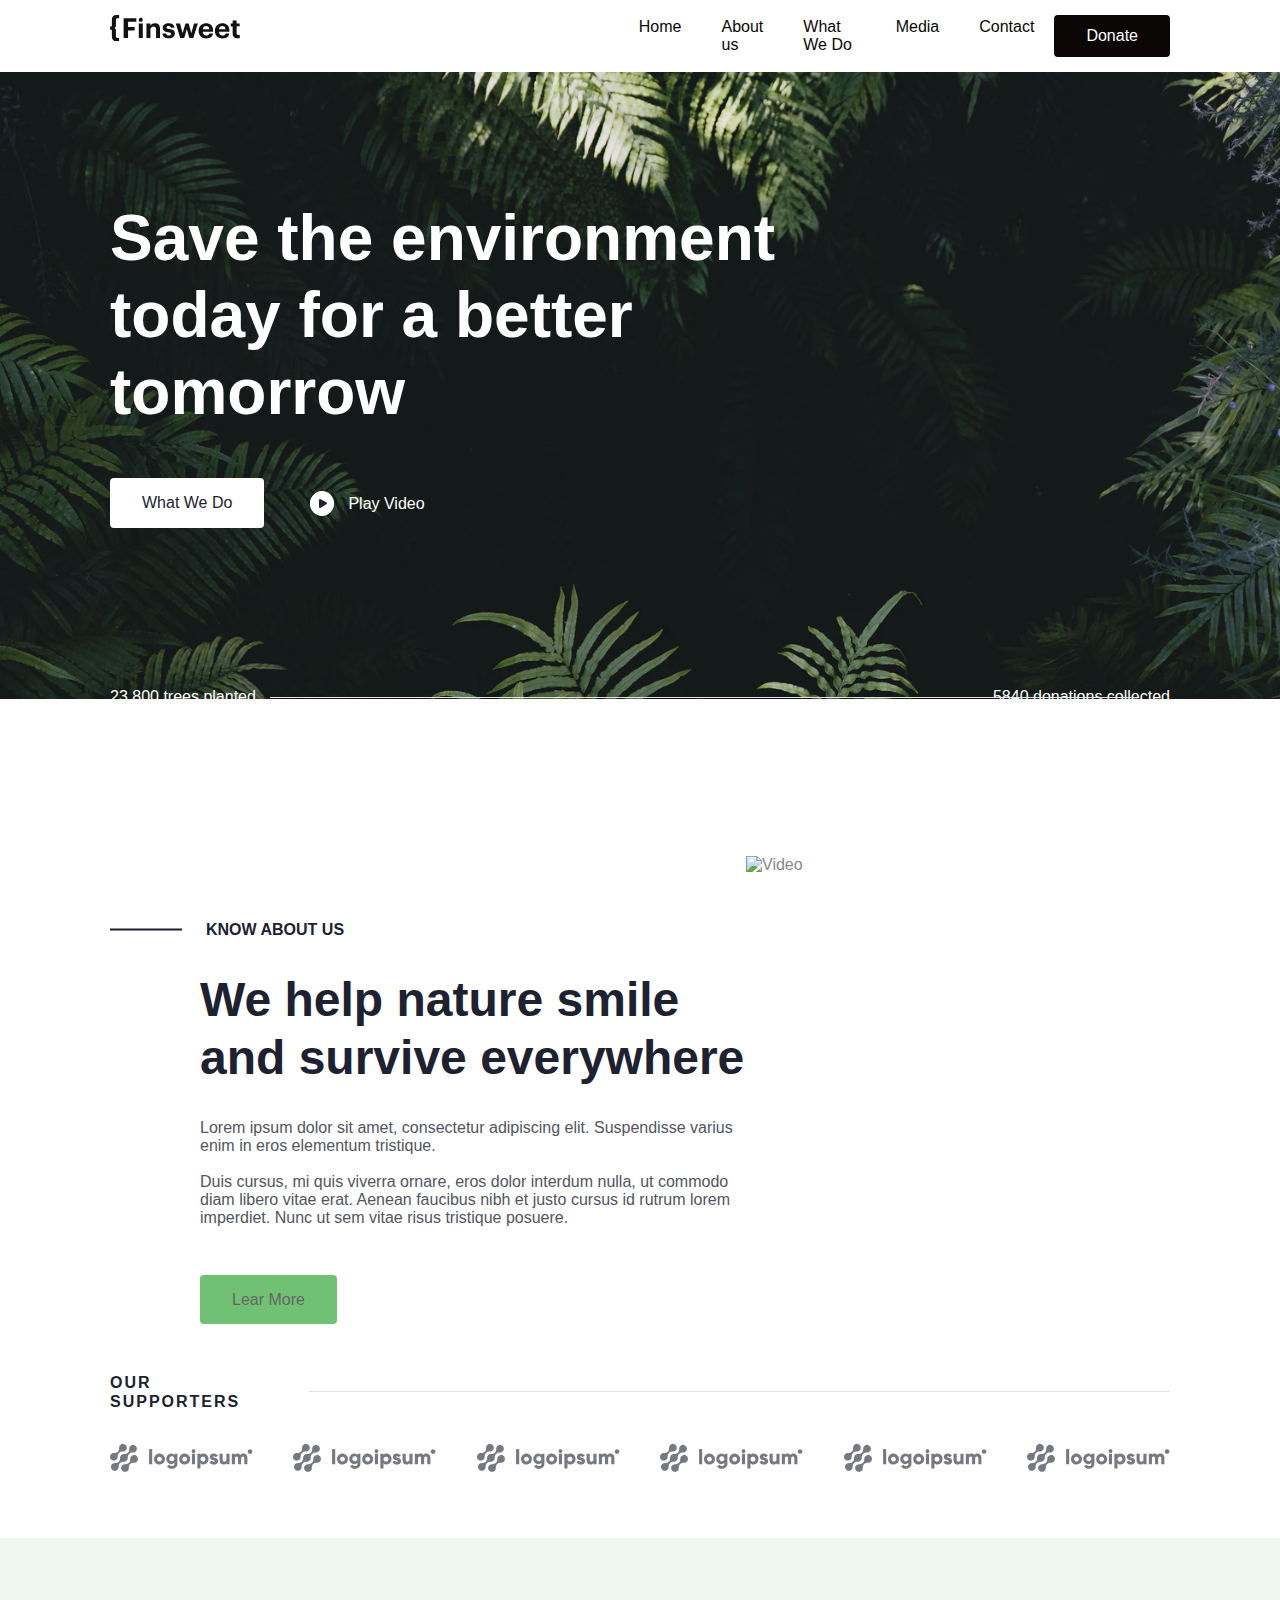
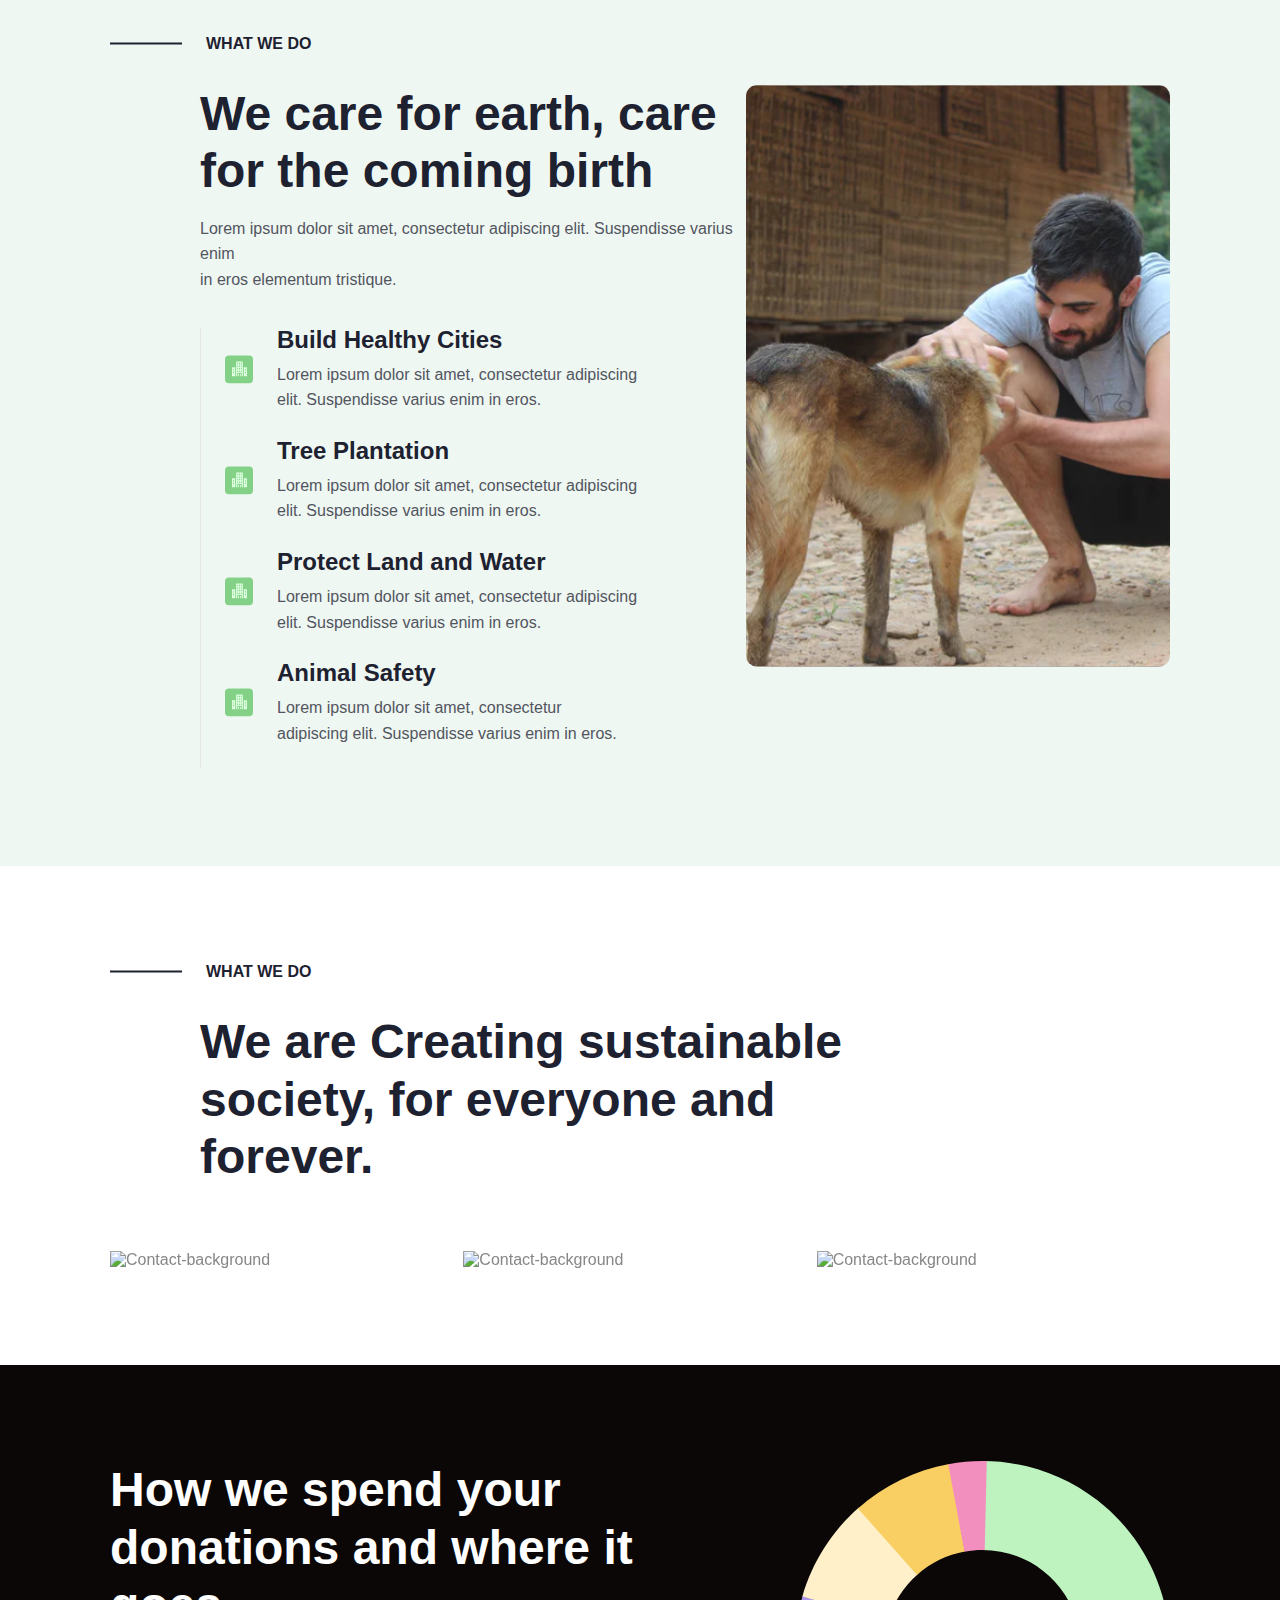
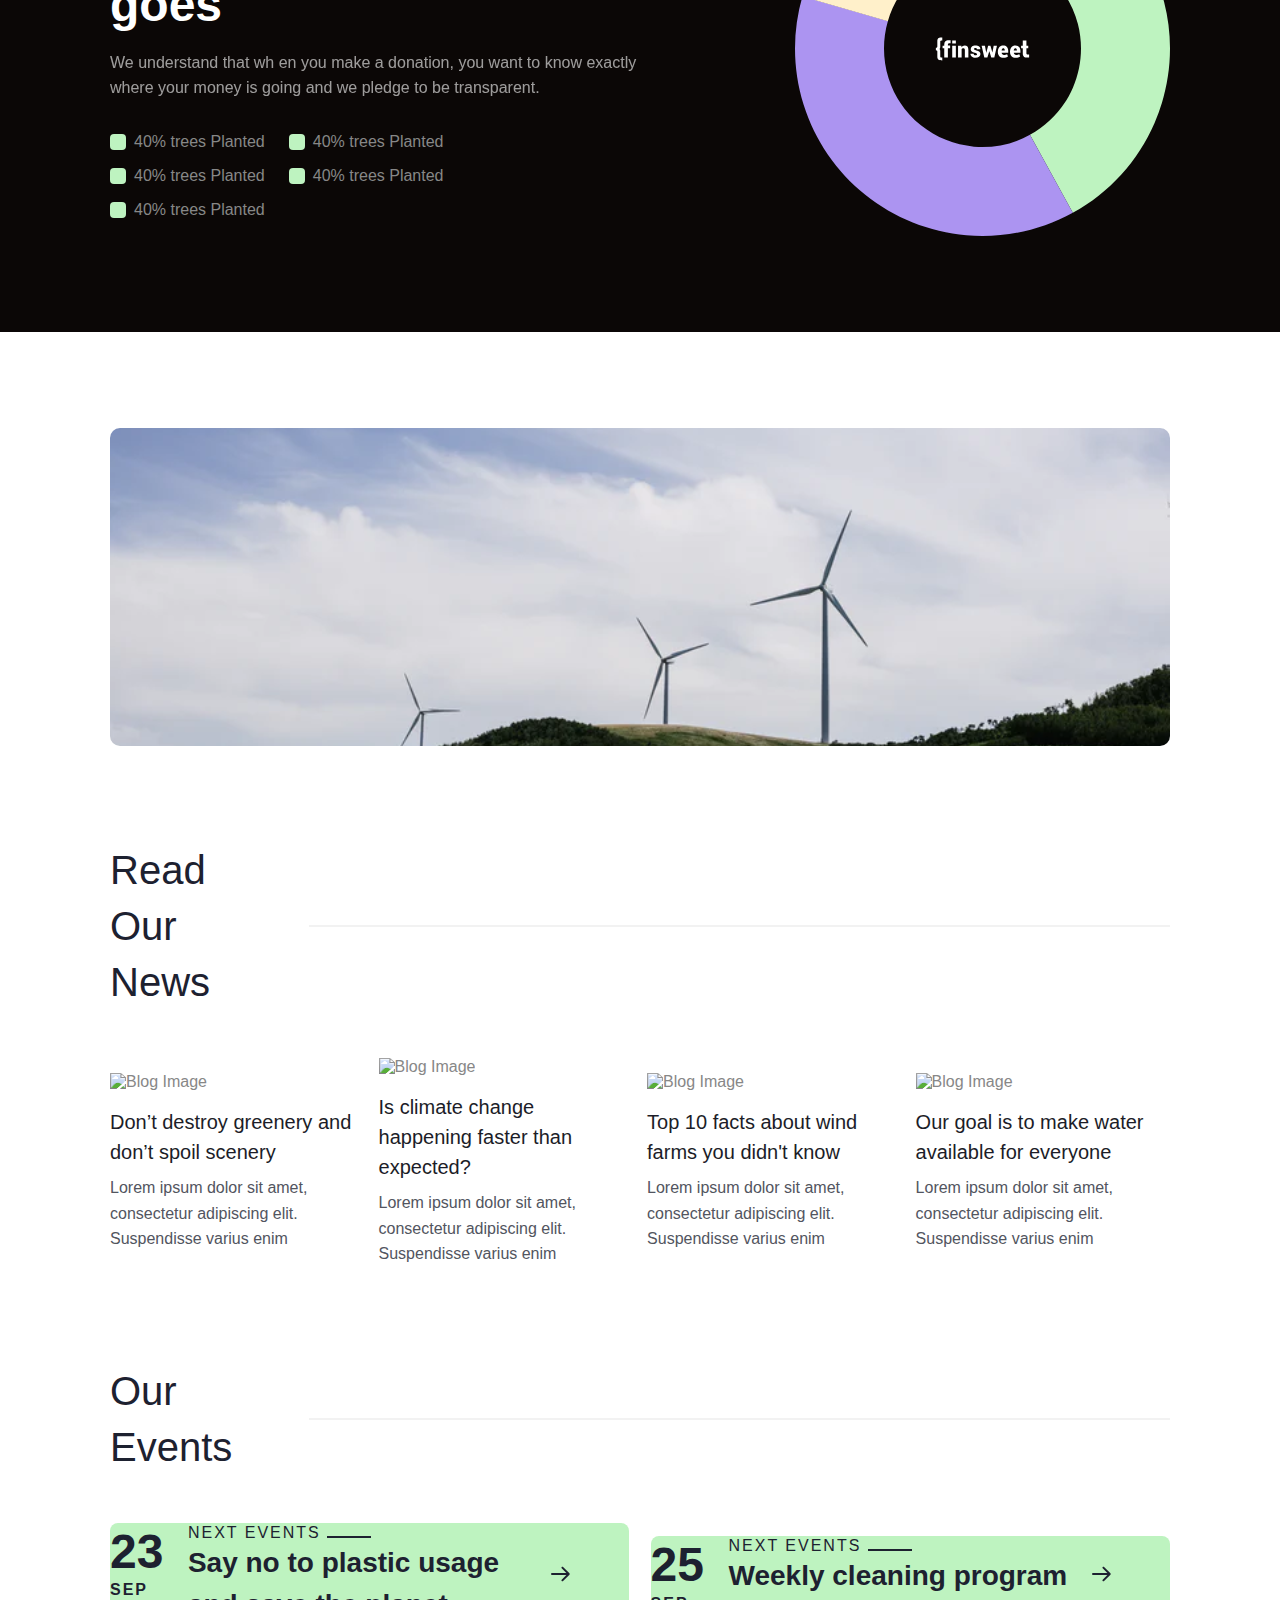
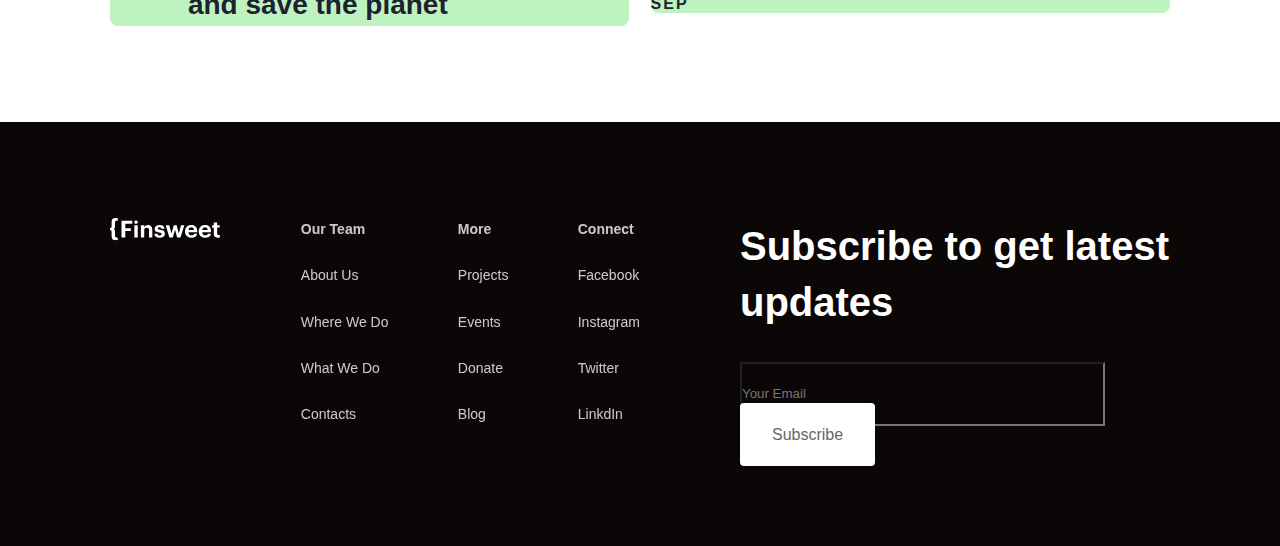
==== commit 80f31c38: "initial commit" ====
--- a/index.html
+++ b/index.html
@@ -6,613 +6,394 @@
   <meta http-equiv="X-UA-Compatible" content="IE=edge">
   <meta name="viewport" content="width=device-width, initial-scale=1.0">
   <title>Document</title>
-  <link href="https://cdn.jsdelivr.net/npm/bootstrap@5.3.0-alpha3/dist/css/bootstrap.min.css" rel="stylesheet"
-    integrity="sha384-KK94CHFLLe+nY2dmCWGMq91rCGa5gtU4mk92HdvYe+M/SXH301p5ILy+dN9+nJOZ" crossorigin="anonymous">
   <link rel="stylesheet" href="css/style.css">
   <link rel="stylesheet" href="css/media.css">
-
 </head>
 
 <body>
   <!-- Navbar  -->
-  <div class="nav-wrap">
-    <div class="container">
-      <nav class="navbar navbar-expand-lg  py-4">
-        <div class="container-fluid ">
-          <div class="col-5">
-            <a href="#"><img src="images/Logo.png" alt=""></a>
-          </div>
-          <button class="navbar-toggler" type="button" data-bs-toggle="collapse" data-bs-target="#navbarNavDropdown"
-            aria-controls="navbarNavDropdown" aria-expanded="false" aria-label="Toggle navigation">
-            <span class="navbar-toggler-icon"></span>
-          </button>
-          <div class="collapse navbar-collapse" id="navbarNavDropdown">
-            <ul class="navbar-nav">
-              <li class="nav-item px-2">
-                <a class="nav-link" aria-current="page" href="#">Home</a>
-              </li>
-              <li class="nav-item px-2">
-                <a class="nav-link" href="#">About Us</a>
-              </li>
-              <li class="nav-item px-2">
-                <a class="nav-link" href="#">Features</a>
-              </li>
-              <li class="nav-item px-2">
-                <a class="nav-link" href="#">Pricing</a>
-              </li>
-              <li class="nav-item px-2">
-                <a class="nav-link" href="#">FAQ</a>
-              </li>
-              <li class="nav-item px-2">
-                <a class="nav-link" href="#">Blog</a>
-              </li>
-            </ul>
-            
-            <div class="contact-us"> <a href="#" class="btn btn-outline-primary " type="#">Contact Us</a>
-            </div>
-          </div>
-        </div>
-      </nav>
+  <div class="navbar-wrap">
+    <div class="container">
+      <div class="navbar-content">
+        <div class="navbar-left">
+          <img src="images/Logo.svg" alt="Logo">
+        </div>
+        <div class="navbar-right">
+          <ul class="nav-link">
+            <li>Home</li>
+            <li>About us</li>
+            <li>What We Do</li>
+            <li>Media</li>
+            <li>Contact</li>
+          </ul>
+          <a href="#">Donate</a>
+        </div>
+      </div>
+    </div>
+  </div>
+
+  <!-- Header  -->
+  <div class="header-wrap">
+    <img src="images/BG Image.svg" alt="">
+    <div class="container">
+      <div class="header-content">
+        <h1>Save the environment <br> today for a better <br> tomorrow </h1>
+        <div class="header-btn">
+          <a href="#">What We Do</a>
+          <img src="images/Play icon.svg" alt="play video icon">
+          <p>Play Video</p>
+        </div>
+        <div class="statistics">
+          <p>23,800 trees planted</p>
+          <img src="images/Line.svg" alt="Line">
+          <p>5840 donations collected</p>
+        </div>
+      </div>
+    </div>
+  </div>
+
+  <!-- About Section  -->
+  <div class="about-wrap">
+    <div class="container">
+      <div class="top-row">
+        <div class="top-row-left">
+          <div class="top-row-left-content">
+            <div class="know-more">
+              <img src="images/smallLine.svg" alt="line">
+              <h3>Know About us</h3>
+            </div>
+            <div class="left-content-info">
+              <h2>We help nature smile and survive everywhere</h2>
+              <p>Lorem ipsum dolor sit amet, consectetur adipiscing elit. Suspendisse varius enim
+                in eros elementum tristique. <br> <br>
+                Duis cursus, mi quis viverra ornare, eros dolor interdum nulla, ut commodo diam
+                libero vitae erat. Aenean faucibus nibh et justo cursus id rutrum lorem imperdiet.
+                Nunc ut sem vitae risus tristique posuere.</p>
+              <a href="#">Lear More</a>
+            </div>
+          </div>
+        </div>
+        <div class="top-row-right">
+          <img src="images/aboutRight.svg" alt="Video">
+        </div>
+      </div>
+
+      <div class="middle-row">
+        <h4>our Supporters </h4>
+        <img src="images/aboutLine.svg" alt="">
+      </div>
+
+      <div class="bottom-row">
+        <img src="images/supportLogo.svg" alt="">
+        <img src="images/supportLogo.svg" alt="">
+        <img src="images/supportLogo.svg" alt="">
+        <img src="images/supportLogo.svg" alt="">
+        <img src="images/supportLogo.svg" alt="">
+        <img src="images/supportLogo.svg" alt="">
+      </div>
+    </div>
+  </div>
+
+  <!-- What we Do  -->
+
+  <div class="we-do">
+    <div class="container">
+      <div class="we-do-all-content">
+        <div class="know-more">
+          <img src="images/smallLine.svg" alt="line">
+          <h3>What we do</h3>
+        </div>
+        <div class="we-do-content">
+          <div class="we-do-left">
+            <div class="do-left-content">
+              <H2>We care for earth, care for the coming birth</H2>
+              <p>Lorem ipsum dolor sit amet, consectetur adipiscing elit. Suspendisse varius enim <br> in eros elementum
+                tristique.</p>
+              <div class="we-do-function">
+                <img src="images/we-do-line.svg" alt="">
+                <div class="all-function">
+                  <div class="function-list">
+                    <img src="images/we-do-con.svg" alt="building-icon">
+                    <div class="function-info">
+                      <h3>Build Healthy Cities</h3>
+                      <p>Lorem ipsum dolor sit amet, consectetur adipiscing <br> elit. Suspendisse varius enim in eros.
+                      </p>
+                    </div>
+                  </div>
+                  <div class="function-list">
+                    <img src="images/we-do-con.svg" alt="building-icon">
+                    <div class="function-info">
+                      <h3>Tree Plantation</h3>
+                      <p>Lorem ipsum dolor sit amet, consectetur adipiscing <br> elit. Suspendisse varius enim in eros.
+                      </p>
+                    </div>
+                  </div>
+                  <div class="function-list">
+                    <img src="images/we-do-con.svg" alt="building-icon">
+                    <div class="function-info">
+                      <h3>Protect Land and Water</h3>
+                      <p>Lorem ipsum dolor sit amet, consectetur adipiscing <br> elit. Suspendisse varius enim in eros.
+                      </p>
+                    </div>
+                  </div>
+                  <div class="function-list">
+                    <img src="images/we-do-con.svg" alt="building-icon">
+                    <div class="function-info">
+                      <h3>Animal Safety</h3>
+                      <p>Lorem ipsum dolor sit amet, consectetur <br> adipiscing elit. Suspendisse varius enim in eros.
+                      </p>
+                    </div>
+                  </div>
+                </div>
+              </div>
+            </div>
+          </div>
+          <div class="we-do-right">
+            <img src="images/we-do-img.svg" alt="image">
+          </div>
+
+        </div>
+
+
+      </div>
+    </div>
+  </div>
+
+  <!-- Project  -->
+
+  <div class="project-wrap">
+    <div class="container">
+      <div class="project-content">
+        <div class="project-content-header">
+          <div class="know-more">
+            <img src="images/smallLine.svg" alt="line">
+            <h3>What we do</h3>
+          </div>
+          <h2>We are Creating sustainable <br> society, for everyone and <br> forever.</h2>
+        </div>
+
+        <div class="project-img-section">
+          <div class="project-img">
+            <img src="images/project-img.svg" alt="Contact-background" class="form-image">
+            <div class="project-img-info">
+              <h2>Weekly cleanliness <br> program in city</h2>
+              <p> Lorem ipsum dolor sit amet, consectetur <br> adipiscing elit. Suspendisse varius enim in <br> eros.
+              </p>
+              <a href="#">See More</a>
+            </div>
+          </div>
+
+          <div class="project-img">
+            <img src="images/project-img.svg" alt="Contact-background" class="form-image">
+            <div class="project-img-info">
+              <h2>Wildlife safety <br> program2021</h2>
+              <p> Lorem ipsum dolor sit amet, consectetur <br> adipiscing elit. Suspendisse varius enim in <br> eros.
+              </p>
+              <a href="#">See More</a>
+            </div>
+          </div>
+
+          <div class="project-img">
+            <img src="images/project-img.svg" alt="Contact-background" class="form-image">
+            <div class="project-img-info">
+              <h2>Mission 40K: Tree <br> plantation</h2>
+              <p> Lorem ipsum dolor sit amet, consectetur <br> adipiscing elit. Suspendisse varius enim in <br> eros.
+              </p>
+              <a href="#">See More</a>
+            </div>
+          </div>
+        </div>
+
+
+
+
+      </div>
+    </div>
+  </div>
+
+
+  <!-- State  -->
+  <div class="stats-wrap">
+    <div class="container">
+      <div class="stats-content">
+        <div class="stats-left">
+          <h2>How we spend your donations and where it goes</h2>
+          <p>We understand that wh en you make a donation, you want to know exactly where your money is going and we
+            pledge to be transparent.</p>
+
+          <ul class="state-details">
+            <li>
+              <div class="square1">
+              </div>40% trees Planted
+            </li>
+            <li>
+              <div class="square1">
+              </div>40% trees Planted
+            </li>
+            <li>
+              <div class="square1">
+              </div>40% trees Planted
+            </li>
+            <li>
+              <div class="square1">
+              </div>40% trees Planted
+            </li>
+            <li>
+              <div class="square1">
+              </div>40% trees Planted
+            </li>
+          </ul>
+
+        </div>
+        <div class="stats-right">
+          <img src="images/Chart.svg" alt="">
+        </div>
+      </div>
+    </div>
+  </div>
+
+
+  <!-- CTA  -->
+  <div class="cta-wrap">
+    <div class="container">
+      <div class="cta-img">
+        <img src="images/cta.svg" alt="Contact-background" class="form-image">
+        <div class="cta-img-info">
+          <h2>You can contribute to make <br> the environment greener!</h2>
+          <div class="cta-btn">
+            <a href="#" class="green">Join as a volunteer</a>
+            <a href="#">Done</a>
+          </div>
+        </div>
+      </div>
+    </div>
+  </div>
+
+  <!-- Blog  -->
+  <div class="blog-wrap">
+    <div class="container">
+      <div class="blog-content">
+        <div class="blog-head">
+          <h2>Read Our News</h2>
+          <img src="images/Line.svg" alt="">
+        </div>
+
+        <div class="blog-all-post">
+          <div class="blog-post">
+            <img src="images/blog.svg" alt="Blog Image">
+            <h3>Don’t destroy greenery and don’t spoil scenery</h3>
+            <p>Lorem ipsum dolor sit amet, consectetur adipiscing elit. Suspendisse varius enim</p>
+          </div>
+
+          <div class="blog-post">
+            <img src="images/blog.svg" alt="Blog Image">
+            <h3> Is climate change happening faster than expected?</h3>
+            <p>Lorem ipsum dolor sit amet, consectetur adipiscing elit. Suspendisse varius enim</p>
+          </div>
+
+          <div class="blog-post">
+            <img src="images/blog.svg" alt="Blog Image">
+            <h3>Top 10 facts about wind farms you didn't know</h3>
+            <p>Lorem ipsum dolor sit amet, consectetur adipiscing elit. Suspendisse varius enim</p>
+          </div>
+
+          <div class="blog-post">
+            <img src="images/blog.svg" alt="Blog Image">
+            <h3>Our goal is to make water available for everyone</h3>
+            <p>Lorem ipsum dolor sit amet, consectetur adipiscing elit. Suspendisse varius enim</p>
+          </div>
+        </div>
+      </div>
+    </div>
+  </div>
+
+
+  <!-- Event Section  -->
+  <div class="event-wrap">
+    <div class="container">
+      <div class="event-content">
+        <div class="event-head">
+          <h2>Our Events</h2>
+          <img src="images/Line.svg" alt="Line">
+        </div>
+
+        <div class="event-templates">
+          <div class="event-info">
+            <div class="date">
+              <h3>23</h3>
+              <h4>Sep</h4>
+            </div>
+            <div class="event-heading">
+              <h3>Next Events <img src="images/Event-Line.svg" alt=""></h3>
+              <h4>Say no to plastic usage and save the planet</h4>
+            </div>
+            <div class="arrow"> <img src="images/Event-Arrow.svg" alt="arrow"></div>
+          </div>
+
+          <div class="event-info">
+            <div class="date">
+              <h3>25</h3>
+              <h4>Sep</h4>
+            </div>
+            <div class="event-heading">
+              <h3>Next Events <img src="images/Event-Line.svg" alt=""></h3>
+              <h4>Weekly cleaning program</h4>
+            </div>
+            <div class="arrow"> <img src="images/Event-Arrow.svg" alt="arrow"></div>
+          </div>
+
+        </div>
+
+      </div>
     </div>
   </div>
 
   
-  <!-- Banner  -->
-  <div class="banner-wrap">
-    <div class="container">
-      <div class="banner-content">
-        <div class="row ">
-          <div class="banner-left col-6">
-            <h1>Building stellar <br> websites for early <br> startups</h1>
-            <p>Lorem ipsum dolor sit amet, consectetur adipiscing elit, sed do <br> eiusmod tempor incididunt.</p>
-            <div class="view-more">
-              <a class="btn btn-primary" href="#" role="button">View Our Work</a>
-              <a class="btn btn-outline-info" href="#">View Pricing <svg width="25" height="12" viewBox="0 0 25 12"
-                  fill="none" xmlns="http://www.w3.org/2000/svg">
-                  <path
-                    d="M24.5303 6.53033C24.8232 6.23744 24.8232 5.76256 24.5303 5.46967L19.7574 0.696699C19.4645 0.403806 18.9896 0.403806 18.6967 0.696699C18.4038 0.989593 18.4038 1.46447 18.6967 1.75736L22.9393 6L18.6967 10.2426C18.4038 10.5355 18.4038 11.0104 18.6967 11.3033C18.9896 11.5962 19.4645 11.5962 19.7574 11.3033L24.5303 6.53033ZM0 6.75H24V5.25H0V6.75Z"
-                    fill="#F4F6FC" />
-                </svg>
-              </a>
-            </div>
-          </div>
-          <div class="banner-right col-6 ">
-            <img src="images/Illustration.svg" alt="">
-          </div>
-        </div>
-      </div>
-    </div>
-  </div>
-
-  <!-- How we work  -->
-
-  <div class="how-we-work">
-    <div class="container">
-      <div class="how-we-work-content">
-        <div class="row">
-          <div class="how-we-work-left py-3 col-lg-5 col-sm-12">
-            <h2>How we work</h2>
-            <p>Lorem ipsum dolor sit amet, consectetur <br> adipiscing elit, sed do eiusmod tempor.</p>
-            <a class="we-work-link" href="#">Get in touch with us <svg width="25" height="12" viewBox="0 0 25 12"
-                fill="none" xmlns="http://www.w3.org/2000/svg">
-                <path
-                  d="M24.5303 6.53033C24.8232 6.23744 24.8232 5.76256 24.5303 5.46967L19.7574 0.696699C19.4645 0.403806 18.9896 0.403806 18.6967 0.696699C18.4038 0.989593 18.4038 1.46447 18.6967 1.75736L22.9393 6L18.6967 10.2426C18.4038 10.5355 18.4038 11.0104 18.6967 11.3033C18.9896 11.5962 19.4645 11.5962 19.7574 11.3033L24.5303 6.53033ZM0 6.75H24V5.25H0V6.75Z"
-                  fill="#2405F2" />
-              </svg></a>
-          </div>
-          <div class="how-we-work-right col-lg-7 col-sm-12">
-            <ol class="work-stage">
-              <li>
-                <img src="images/pointer-1.svg" alt="list-one">
-                <h3>Strategy</h3>
-                <p>Euismod faucibus turpis eu gravida <br> mi. Pellentesque et velit aliquam .</p>
-              </li>
-              <li>
-                <img src="images/pointer-2.svg" alt="list-one">
-                <h3>Wireframing</h3>
-                <p>Euismod faucibus turpis eu gravida <br> mi. Pellentesque et velit aliquam .</p>
-              </li>
-              <li>
-                <img src="images/pointer-3.svg" alt="list-one">
-                <h3>Design</h3>
-                <p>Euismod faucibus turpis eu gravida <br> mi. Pellentesque et velit aliquam .</p>
-              </li>
-              <li>
-                <img src="images/pointer-4.svg" alt="list-one">
-                <h3>Development</h3>
-                <p>Euismod faucibus turpis eu gravida <br> mi. Pellentesque et velit aliquam .</p>
-              </li>
-            </ol>
-
-          </div>
-        </div>
-      </div>
-    </div>
-  </div>
-
-  <!-- Our-Work  -->
-
-  <div class="our-work-wrap">
-    <div class="container">
-      <div class="our-work-content">
-        <div class="row">
-          <div class="our-work-header  ">
-            <h2>View our projects</h2>
-            <a class=" " href="#">View More <svg width="25" height="12" viewBox="0 0 25 12" fill="none"
-                xmlns="http://www.w3.org/2000/svg">
-                <path
-                  d="M24.5303 6.53033C24.8232 6.23744 24.8232 5.76256 24.5303 5.46967L19.7574 0.696699C19.4645 0.403806 18.9896 0.403806 18.6967 0.696699C18.4038 0.989593 18.4038 1.46447 18.6967 1.75736L22.9393 6L18.6967 10.2426C18.4038 10.5355 18.4038 11.0104 18.6967 11.3033C18.9896 11.5962 19.4645 11.5962 19.7574 11.3033L24.5303 6.53033ZM0 6.75H24V5.25H0V6.75Z"
-                  fill="#282938" />
-              </svg>
-            </a>
-          </div>
-          <div class="how-we-work-card">
-            <div class="how-we-work-img-content col-lg-8 col-sm-12">
-              <img src="images/view-project.svg" alt="" class="work-img">
-              <div class="project-img-hover">
-                <h3>Workhub office Webflow <br> Webflow Design </h3>
-                <p>Euismod faucibus turpis eu gravida <br> mi. Pellentesque et velit aliquam </p>
-                <a class="px-3 view-project" href="#">View Project <svg width="25" height="12" viewBox="0 0 25 12"
-                    fill="none" xmlns="http://www.w3.org/2000/svg">
-                    <path
-                      d="M24.5303 6.53033C24.8232 6.23744 24.8232 5.76256 24.5303 5.46967L19.7574 0.696699C19.4645 0.403806 18.9896 0.403806 18.6967 0.696699C18.4038 0.989593 18.4038 1.46447 18.6967 1.75736L22.9393 6L18.6967 10.2426C18.4038 10.5355 18.4038 11.0104 18.6967 11.3033C18.9896 11.5962 19.4645 11.5962 19.7574 11.3033L24.5303 6.53033ZM0 6.75H24V5.25H0V6.75Z"
-                      fill="#F4F6FC" />
-                  </svg>
-                </a>
-              </div>
-            </div>
-            <div class="cards-left col-lg-4  ">
-              <img class="col-sm-12" src="images/view-project-1.svg" alt="">
-              <img class="col-sm-12" src="images/card-left-2.svg" alt="">
-            </div>
-          </div>
-        </div>
-      </div>
-    </div>
-  </div>
-
-  <!-- Features -->
-
-  <div class="features-wrap">
-    <div class="container">
-      <div class="features-content">
-        <div class="features-header">
-          <h2>Features </h2>
-          <h3>Design that solves problems, one product at a time</h3>
-        </div>
-        <div class="features-wrap-list row">
-          <div class="card col-lg-4 col-sm-12">
-            <div class="card-content">
-              <svg width="32" height="26" viewBox="0 0 32 26" fill="none" xmlns="http://www.w3.org/2000/svg">
-                <path
-                  d="M15.9998 9.95174C19.0029 9.95174 21.4373 7.72397 21.4373 4.97587C21.4373 2.22777 19.0029 0 15.9998 0C12.9968 0 10.5624 2.22777 10.5624 4.97587C10.5624 7.72397 12.9968 9.95174 15.9998 9.95174Z"
-                  fill="#2405F2" />
-                <path
-                  d="M27 9.95177C28.8984 9.95177 30.4374 8.54341 30.4374 6.8061C30.4374 5.0688 28.8984 3.66044 27 3.66044C25.1015 3.66044 23.5625 5.0688 23.5625 6.8061C23.5625 8.54341 25.1015 9.95177 27 9.95177Z"
-                  fill="#2405F2" />
-                <path
-                  d="M4.99997 9.95173C6.89843 9.95173 8.43744 8.54337 8.43744 6.80607C8.43744 5.06876 6.89843 3.6604 4.99997 3.6604C3.10151 3.6604 1.5625 5.06876 1.5625 6.80607C1.5625 8.54337 3.10151 9.95173 4.99997 9.95173Z"
-                  fill="#2405F2" />
-                <path
-                  d="M8.3868 12.7762C7.03369 11.7617 5.80826 11.896 4.24371 11.896C1.90373 11.896 0 13.6278 0 15.756V22.0021C0 22.9264 0.824368 23.6779 1.83811 23.6779C6.21469 23.6779 5.68745 23.7504 5.68745 23.5052C5.68745 19.0792 5.11458 15.8334 8.3868 12.7762Z"
-                  fill="#2405F2" />
-                <path
-                  d="M17.4882 11.9192C14.7555 11.7106 12.3802 11.9216 10.3314 13.4692C6.90288 15.9823 7.56268 19.366 7.56268 23.5056C7.56268 24.6008 8.53642 25.5085 9.75141 25.5085C22.9439 25.5085 23.469 25.8979 24.2513 24.3126C24.5078 23.7764 24.4375 23.9468 24.4375 18.818C24.4375 14.7443 20.583 11.9192 17.4882 11.9192Z"
-                  fill="#2405F2" />
-                <path
-                  d="M27.7564 11.8968C26.1833 11.8968 24.9646 11.7639 23.6133 12.777C26.8611 15.8115 26.3126 18.8359 26.3126 23.506C26.3126 23.7528 25.8749 23.6787 30.0963 23.6787C31.1463 23.6787 32.0001 22.9003 32.0001 21.9435V15.7568C32.0001 13.6286 30.0963 11.8968 27.7564 11.8968Z"
-                  fill="#2405F2" />
-              </svg>
-              <h4 class="card-title">Uses Client First</h4>
-              <p class="card-text">Euismod faucibus turpis eu gravida mi. Pellentesque et velit aliquam sed faucib
-                turpis eu gravida mi. Pellentesque et velit aliquam sed mi. </p>
-            </div>
-          </div>
-          <div class="card col-lg-4  col-sm-12">
-            <div class="card-content">
-              <svg width="32" height="30" viewBox="0 0 32 30" fill="none" xmlns="http://www.w3.org/2000/svg">
-                <path
-                  d="M16 0C7.21187 0 0 6.59966 0 14.6418C0 22.6839 7.21187 29.2835 16 29.2835C24.7881 29.2835 32 22.6839 32 14.6418C32 6.59966 24.7881 0 16 0ZM14.0637 21.3015L7.05713 14.8898L9.7085 12.4635L14.1864 16.5612L23.1759 9.08293L25.6991 11.6215L14.0637 21.3015Z"
-                  fill="#2405F2" />
-              </svg>
-              <h4 class="card-title"> Two Free Revision Round</h4>
-              <p class="card-text">Euismod faucibus turpis eu gravida mi. Pellentesque et velit aliquam sed faucib
-                turpis eu gravida mi. Pellentesque et velit aliquam sed mi. </p>
-            </div>
-          </div>
-          <div class="card col-lg-4  col-sm-12">
-            <div class="card-content">
-              <svg width="35" height="35" viewBox="0 0 35 35" fill="none" xmlns="http://www.w3.org/2000/svg">
-                <path
-                  d="M8.80609 27.5075C8.40555 27.9078 8.40555 28.5572 8.80609 28.9575L11.4646 31.616L8.44934 34.6313C8.04907 35.0318 7.39965 35.0318 6.99937 34.6313L0.232049 27.864C-0.168495 27.4637 -0.168495 26.8143 0.232049 26.414L26.414 0.232049C26.8143 -0.168495 27.4637 -0.168495 27.864 0.232049L34.6313 6.99911C34.8316 7.19938 34.9317 7.46187 34.9317 7.72436C34.9317 7.98658 34.8316 8.24907 34.6313 8.44934L31.616 11.4646L27.9908 7.83918C27.5903 7.43864 26.9411 7.43864 26.5406 7.83918C26.1403 8.23973 26.1403 8.88887 26.5406 9.28942L30.1658 12.9146L27.8757 15.2049L25.2172 12.5461C24.8169 12.1458 24.1675 12.1458 23.7669 12.5461C23.3667 12.9467 23.3667 13.5958 23.7669 13.9963L26.4255 16.6549L24.1354 18.9452L20.5103 15.3197C20.1097 14.9195 19.4606 14.9195 19.06 15.3197C18.6597 15.7203 18.6597 16.3694 19.06 16.77L22.6852 20.3952L20.3952 22.6855L17.7366 20.0269C17.3361 19.6264 16.6869 19.6264 16.2864 20.0269C15.8861 20.4272 15.8861 21.0764 16.2864 21.4769L18.9449 24.1354L16.6549 26.4258L13.0297 22.8003C12.6292 22.4 11.98 22.4 11.5795 22.8003C11.1792 23.2008 11.1792 23.85 11.5795 24.2505L15.2047 27.8757L12.9146 30.166L10.2561 27.5075C9.85579 27.107 9.20637 27.107 8.80609 27.5075V27.5075Z"
-                  fill="#2405F2" />
-              </svg>
-              <h4 class="card-title"> Template Customization </h4>
-              <p class="card-text">Euismod faucibus turpis eu gravida mi. Pellentesque et velit aliquam sed faucib
-                turpis eu gravida mi. Pellentesque et velit aliquam sed mi. </p>
-            </div>
-          </div>
-
-          <div class="card col-lg-4  col-sm-12">
-            <div class="card-content">
-              <svg width="35" height="35" viewBox="0 0 35 35" fill="none" xmlns="http://www.w3.org/2000/svg">
-                <g clip-path="url(#clip0_197_431)">
-                  <path
-                    d="M34.9994 23.686C34.9994 19.3427 32.5078 15.4665 28.7761 13.5811C28.6602 21.9086 21.9086 28.6602 13.5811 28.7761C15.4665 32.5078 19.3427 34.9994 23.686 34.9994C25.7223 34.9994 27.7026 34.4571 29.4426 33.4266L34.95 34.95L33.4266 29.4426C34.4571 27.7026 34.9994 25.7223 34.9994 23.686Z"
-                    fill="#2405F2" />
-                  <path
-                    d="M26.7285 13.3643C26.7285 5.99506 20.7335 0 13.3643 0C5.99506 0 0 5.99506 0 13.3643C0 15.7659 0.639267 18.1043 1.85318 20.1572L0.0491333 26.6791L6.57131 24.8753C8.62423 26.0892 10.9626 26.7285 13.3643 26.7285C20.7335 26.7285 26.7285 20.7335 26.7285 13.3643ZM11.3135 10.2539H9.2627C9.2627 7.99217 11.1025 6.15234 13.3643 6.15234C15.626 6.15234 17.4658 7.99217 17.4658 10.2539C17.4658 11.4019 16.9798 12.5052 16.132 13.2807L14.3896 14.8754V16.4746H12.3389V13.9723L14.7475 11.7677C15.1779 11.3738 15.415 10.8363 15.415 10.2539C15.415 9.12304 14.4951 8.20312 13.3643 8.20312C12.2334 8.20312 11.3135 9.12304 11.3135 10.2539ZM12.3389 18.5254H14.3896V20.5762H12.3389V18.5254Z"
-                    fill="#2405F2" />
-                </g>
-                <defs>
-                  <clipPath id="clip0_197_431">
-                    <rect width="35" height="35" fill="white" />
-                  </clipPath>
-                </defs>
-              </svg>
-              <h4 class="card-title">24/7 Support </h4>
-              <p class="card-text">Euismod faucibus turpis eu gravida mi. Pellentesque et velit aliquam sed faucib
-                turpis eu gravida mi. Pellentesque et velit aliquam sed mi. </p>
-            </div>
-          </div>
-
-          <div class="card col-lg-4  col-sm-12">
-            <div class="card-content">
-              <svg width="35" height="35" viewBox="0 0 35 35" fill="none" xmlns="http://www.w3.org/2000/svg">
-                <g clip-path="url(#clip0_197_405)">
-                  <path
-                    d="M29.3038 9.94438L31.656 7.59354C32.2263 7.02479 32.2263 6.10167 31.656 5.53146C31.0858 4.96125 30.1642 4.96125 29.594 5.53146L27.2417 7.88229C24.9463 5.985 22.0865 4.74542 18.9583 4.44938V2.91667H21.875C22.6815 2.91667 23.3333 2.26333 23.3333 1.45833C23.3333 0.653333 22.6815 0 21.875 0H13.125C12.3185 0 11.6667 0.653333 11.6667 1.45833C11.6667 2.26333 12.3185 2.91667 13.125 2.91667H16.0417V4.44938C8.28042 5.18583 2.1875 11.7367 2.1875 19.6875C2.1875 28.1313 9.05625 35 17.5 35C25.9438 35 32.8125 28.1313 32.8125 19.6875C32.8125 15.9892 31.4942 12.5942 29.3038 9.94438ZM18.9583 19.6875C18.9583 20.494 18.305 21.1458 17.5 21.1458C16.695 21.1458 16.0417 20.494 16.0417 19.6875V11.6667C16.0417 10.8602 16.695 10.2083 17.5 10.2083C18.305 10.2083 18.9583 10.8602 18.9583 11.6667V19.6875Z"
-                    fill="#2405F2" />
-                </g>
-                <defs>
-                  <clipPath id="clip0_197_405">
-                    <rect width="35" height="35" fill="white" />
-                  </clipPath>
-                </defs>
-              </svg>
-              <h4 class="card-title"> Quick Delivery</h4>
-              <p class="card-text">Euismod faucibus turpis eu gravida mi. Pellentesque et velit aliquam sed faucib
-                turpis eu gravida mi. Pellentesque et velit aliquam sed mi. </p>
-            </div>
-          </div>
-
-          <div class="card col-lg-4  col-sm-12">
-            <div class="card-content">
-              <svg width="34" height="32" viewBox="0 0 34 32" fill="none" xmlns="http://www.w3.org/2000/svg">
-                <path
-                  d="M25.866 5.31255C25.866 4.58259 25.5547 3.89542 24.9905 3.37912L22.1734 0.801179C21.6171 0.291995 20.8273 0 20.0413 0H19.8701V5.46921H25.8661L25.866 5.31255Z"
-                  fill="#2405F2" />
-                <path
-                  d="M18.1911 18.8103C18.3818 18.2806 18.7145 17.7875 19.1483 17.3878L25.8927 11.2408V7.29229H18.8934C18.3429 7.29229 17.9297 6.88459 17.9297 6.38075V0H2.98828C1.34048 0 0 1.22668 0 2.73461V28.3791C0 29.8871 1.34048 31.1138 2.98828 31.1138H22.8778C24.5256 31.1138 25.8927 29.8871 25.8927 28.3791V21.576L24.798 22.5534C24.3545 22.9558 23.8351 23.2486 23.2494 23.4276L20.0822 24.3952L19.5997 24.4193C18.802 24.4193 18.0472 24.0641 17.5783 23.4694C17.1134 22.8775 16.9869 22.1101 17.2398 21.4167L18.1911 18.8103ZM4.98047 16.4076H14.9091C15.4596 16.4076 15.9052 16.8153 15.9052 17.3192C15.9052 17.823 15.4596 18.2307 14.9091 18.2307H4.98047C4.42989 18.2307 3.98438 17.823 3.98438 17.3192C3.98438 16.8153 4.42989 16.4076 4.98047 16.4076ZM3.98438 13.673C3.98438 13.1692 4.42989 12.7615 4.98047 12.7615H14.9091C15.4596 12.7615 15.9052 13.1692 15.9052 13.673C15.9052 14.1769 15.4596 14.5846 14.9091 14.5846H4.98047C4.42989 14.5846 3.98438 14.1769 3.98438 13.673ZM3.98438 20.9653C3.98438 20.4615 4.42989 20.0538 4.98047 20.0538H14.9091C15.4596 20.0538 15.9052 20.4615 15.9052 20.9653C15.9052 21.4692 15.4596 21.8769 14.9091 21.8769H4.98047C4.42989 21.8769 3.98438 21.4692 3.98438 20.9653ZM18.8934 25.523C19.444 25.523 19.8895 25.9307 19.8895 26.4345C19.8895 26.9384 19.4441 27.3461 18.8934 27.3461H12.9169C12.3663 27.3461 11.9208 26.9384 11.9208 26.4345C11.9208 25.9307 12.3663 25.523 12.9169 25.523H18.8934ZM4.98047 10.9384C4.42989 10.9384 3.98438 10.5307 3.98438 10.0269C3.98438 9.52306 4.42989 9.11536 4.98047 9.11536H18.8934C19.444 9.11536 19.8895 9.52306 19.8895 10.0269C19.8895 10.5307 19.444 10.9384 18.8934 10.9384H4.98047Z"
-                  fill="#2405F2" />
-                <path
-                  d="M19.9956 19.6168L19.129 21.996C18.9991 22.3524 19.3697 22.6914 19.7592 22.5724L22.3575 21.7782L19.9956 19.6168Z"
-                  fill="#2405F2" />
-                <path
-                  d="M27.7321 12.1118L21.1719 18.1151L24.0011 20.7042C25.4838 19.3471 28.3689 16.7066 30.561 14.7006L27.7321 12.1118Z"
-                  fill="#2405F2" />
-                <path
-                  d="M33.4149 9.49674C33.0648 9.17449 32.5492 8.99023 32.0025 8.99023C31.4557 8.99023 30.9402 9.17449 30.5881 9.49766L29.1406 10.8222L31.9694 13.4109C32.7618 12.6857 33.3095 12.1844 33.417 12.0862C34.1951 11.373 34.195 10.2115 33.4149 9.49674Z"
-                  fill="#2405F2" />
-              </svg>
-              <h4 class="card-title">Hands-on approach </h4>
-              <p class="card-text">Euismod faucibus turpis eu gravida mi. Pellentesque et velit aliquam sed faucib
-                turpis eu gravida mi. Pellentesque et velit aliquam sed mi. </p>
-            </div>
-          </div>
-        </div>
-      </div>
-    </div>
-  </div>
-
-  <!-- FAQ -->
-
-  <div class="faq-wrap">
-    <div class="container">
-      <div class="faq-content">
-        <div class="row">
-          <div class="faq-left col-lg-4 col-sm-12">
-            <h3>Frequently asked questions</h3>
-            <a class="we-work-link" href="#">Contact us for more info</a>
-          </div>
-          <div class="faq-right col-lg-8 col-sm">
-            <ol>
-              <li>
-                <button class="accordion">How much time does it take?</button>
-                <div class="panel">
-                  <p>Lorem ipsum dolor sit amet, consectetur adipiscing elit, sed do eiusmod tempor incididunt ut labore
-                    et dolore magna aliqua.</p>
-                </div>
-              </li>
-              <li>
-                <button class="accordion">What is your class naming convention?</button>
-                <div class="panel">
-                  <p>Lorem ipsum dolor sit amet, consectetur adipiscing elit, sed do eiusmod tempor incididunt ut labore
-                    et dolore magna aliqua.</p>
-                </div>
-              </li>
-              <li>
-                <button class="accordion">How do you communicate?</button>
-                <div class="panel">
-                  <p>Lorem ipsum dolor sit amet, consectetur adipiscing elit, sed do eiusmod tempor incididunt ut labore
-                    et dolore magna aliqua.</p>
-                </div>
-              </li>
-              <li>
-                <button class="accordion">I have a bigger project. Can you handle it?</button>
-                <div class="panel">
-                  <p>Lorem ipsum dolor sit amet, consectetur adipiscing elit, sed do eiusmod tempor incididunt ut labore
-                    et dolore magna aliqua.</p>
-                </div>
-              </li>
-              <li>
-                <button class="accordion">What is your class naming convention?</button>
-                <div class="panel">
-                  <p>Lorem ipsum dolor sit amet, consectetur adipiscing elit, sed do eiusmod tempor incididunt ut labore
-                    et dolore magna aliqua.</p>
-                </div>
-              </li>
-            </ol>
-          </div>
-        </div>
-      </div>
-    </div>
-  </div>
-
-  <!--Form  -->
-
-  <div class="contact-form-wrap">
-    <div class="container">
-      <div class="contact-form-content">
-        <div class="row">
-          <div class="contact-form-left col-lg-6 col-sm-12">
-            <img src="images/contact.svg" alt="Contact-background" class="form-image">
-            <div class="contact-img-hover">
-              <h2>Building stellar websites for early startups</h2>
-              <p>Lorem ipsum dolor sit amet, consectetur adipiscing elit, sed do eiusmod tempor incididunt ut labore et
-                dolore magna aliqua ut enim.</p>
-            </div>
-          </div>
-          <div class="contact-form-right col-lg-6 col-sm-12">
-            <div class="form-right-content">
-              <h3>Send inquiry</h3>
-              <p>Lorem ipsum dolor sit amet, consectetur adipiscing elit, sed do eiusmod tempor incididunt ut labore.
-              </p>
-              <div class="form-floating">
-                <input type="text" class="form-control" id="floatingInput" placeholder="name@example.com">
-                <label for="floatingInput">Your Name</label>
-              </div>
-              <div class="form-floating">
-                <input type="password" class="form-control" id="floatingPassword" placeholder="Password">
-                <label for="floatingPassword">Email</label>
-              </div>
-              <div class="form-floating">
-                <input type="text" class="form-control" id="floatingPassword" placeholder="Password">
-                <label for="">Paste your Figma design URL</label>
-              </div>
-              <button type="submit" class="btn btn-primary form-submit" href="#" role="button">Send an Inquiry</button>
-              <a class="view-work" href="#">View Our Work <svg width="25" height="12" viewBox="0 0 25 12" fill="none"
-                  xmlns="http://www.w3.org/2000/svg">
-                  <path
-                    d="M24.5303 6.53033C24.8232 6.23744 24.8232 5.76256 24.5303 5.46967L19.7574 0.696699C19.4645 0.403806 18.9896 0.403806 18.6967 0.696699C18.4038 0.989593 18.4038 1.46447 18.6967 1.75736L22.9393 6L18.6967 10.2426C18.4038 10.5355 18.4038 11.0104 18.6967 11.3033C18.9896 11.5962 19.4645 11.5962 19.7574 11.3033L24.5303 6.53033ZM0 6.75H24V5.25H0V6.75Z"
-                    fill="#F4F6FC" />
-                </svg>
-              </a>
-
-            </div>
-          </div>
-        </div>
-      </div>
-    </div>
-  </div>
-
-  <!-- Our-Blog  -->
-
-  <div class="our-blog-wrap">
-    <div class="container">
-      <div class="our-blog-content">
-        <h2>Our blog</h2>
-        <div class="row">
-          <div class="blog-content col-lg-4 col-sm-12">
-            <a href="#"> <img src="images/our-blog-2.svg" alt="blog-1-img"></a>
-
-            <p> 19 Jan 2022 </p>
-            <a href="#">
-              <h3> How one Webflow user grew his single person consultancy from $0-100K in 14 months</h3>
-            </a>
-            <p>See how pivoting to Webflow changed one person’s sales strategy and allowed him to attract</p>
-            <a href="#" class="blog-view-more">View More <svg width="25" height="12" viewBox="0 0 25 12" fill="none"
-                xmlns="http://www.w3.org/2000/svg">
-                <path
-                  d="M24.5303 6.53033C24.8232 6.23744 24.8232 5.76256 24.5303 5.46967L19.7574 0.696699C19.4645 0.403806 18.9896 0.403806 18.6967 0.696699C18.4038 0.989593 18.4038 1.46447 18.6967 1.75736L22.9393 6L18.6967 10.2426C18.4038 10.5355 18.4038 11.0104 18.6967 11.3033C18.9896 11.5962 19.4645 11.5962 19.7574 11.3033L24.5303 6.53033ZM0 6.75H24V5.25H0V6.75Z"
-                  fill="#282938" />
-              </svg>
-            </a>
-          </div>
-
-          <div class="blog-content col-lg-4 col-sm-12">
-            <a href="#"> <img src="images/our-blog-1.svg" alt="blog-1-img"></a>
-            <p> 19 Jan 2022 </p>
-            <a href="#">
-              <h3> How one Webflow user grew his single person consultancy from $0-100K in 14 months</h3>
-            </a>
-            <p>See how pivoting to Webflow changed one person’s sales strategy and allowed him to attract</p>
-            <a href="#" class="blog-view-more">View More <svg width="25" height="12" viewBox="0 0 25 12" fill="none"
-                xmlns="http://www.w3.org/2000/svg">
-                <path
-                  d="M24.5303 6.53033C24.8232 6.23744 24.8232 5.76256 24.5303 5.46967L19.7574 0.696699C19.4645 0.403806 18.9896 0.403806 18.6967 0.696699C18.4038 0.989593 18.4038 1.46447 18.6967 1.75736L22.9393 6L18.6967 10.2426C18.4038 10.5355 18.4038 11.0104 18.6967 11.3033C18.9896 11.5962 19.4645 11.5962 19.7574 11.3033L24.5303 6.53033ZM0 6.75H24V5.25H0V6.75Z"
-                  fill="#282938" />
-              </svg>
-            </a>
-          </div>
-
-          <div class="blog-content col-lg-4 col-sm-12">
-            <a href="#"><img src="images/our-blog-3.jpg" alt="blog-1-img"></a>
-            <p> 19 Jan 2022 </p>
-            <a href="#">
-              <h3> How one Webflow user grew his single person consultancy from $0-100K in 14 months</h3>
-            </a>
-            <p>See how pivoting to Webflow changed one person’s sales strategy and allowed him to attract</p>
-            <a href="#" class="blog-view-more">View More <svg width="25" height="12" viewBox="0 0 25 12" fill="none"
-                xmlns="http://www.w3.org/2000/svg">
-                <path
-                  d="M24.5303 6.53033C24.8232 6.23744 24.8232 5.76256 24.5303 5.46967L19.7574 0.696699C19.4645 0.403806 18.9896 0.403806 18.6967 0.696699C18.4038 0.989593 18.4038 1.46447 18.6967 1.75736L22.9393 6L18.6967 10.2426C18.4038 10.5355 18.4038 11.0104 18.6967 11.3033C18.9896 11.5962 19.4645 11.5962 19.7574 11.3033L24.5303 6.53033ZM0 6.75H24V5.25H0V6.75Z"
-                  fill="#282938" />
-              </svg>
-            </a>
-          </div>
-        </div>
-      </div>
-    </div>
-  </div>
-
 
   <!-- Footer  -->
   <div class="footer-wrap">
     <div class="container">
       <div class="footer-content">
-        <div class="row">
-          <div class="footer-left col-lg-5 col-sm-12">
-            <div class="footer-logo">
-              <img src="images/Logo.png" alt="Logo">
-            </div>
-            <p>We are always open to discuss your project and <br> improve your online presence.</p>
-            <div class="footer-contact">
-              <div class="footer-contact-left">
-                <a href="mailto:someone@example.com">
-                  <h4>Email me at</h4>
-                  <h5> contact@website.com</h5>
-                </a>
-
-              </div>
-              <div class="footer-contact-right">
-                <a href="tel: phoneno">
-                  <h4>Call Us</h4>
-                  <h5> 0927 6277 28525 </h5>
-                </a>
-              </div>
-            </div>
-          </div>
-          <div class="footer-right col-lg-7 col-sm-12">
-            <div class="footer-right-content">
-              <h2>Lets Talk!</h2>
-              <p>We are always open to discuss your project,<br> improve your online presence and help with your <br>
-                UX/UI design challenges.</p>
-              <div class="nav-social">
-                <a href="https://www.facebook.com/"> <svg width="16" height="16" viewBox="0 0 16 16" fill="none"
-                    xmlns="http://www.w3.org/2000/svg">
-                    <g clip-path="url(#clip0_401_7)">
-                      <path
-                        d="M16 8C16 3.58172 12.4183 0 8 0C3.58172 0 0 3.58172 0 8C0 11.993 2.92547 15.3027 6.75 15.9028V10.3125H4.71875V8H6.75V6.2375C6.75 4.2325 7.94438 3.125 9.77172 3.125C10.6467 3.125 11.5625 3.28125 11.5625 3.28125V5.25H10.5538C9.56 5.25 9.25 5.86672 9.25 6.5V8H11.4688L11.1141 10.3125H9.25V15.9028C13.0745 15.3027 16 11.993 16 8Z"
-                        fill="white" />
-                    </g>
-                    <defs>
-                      <clipPath id="clip0_401_7">
-                        <rect width="16" height="16" fill="white" />
-                      </clipPath>
-                    </defs>
-                  </svg></a>
-
-                <a href="https://twitter.com/i/flow/login"> <svg width="17" height="16" viewBox="0 0 17 16" fill="none"
-                    xmlns="http://www.w3.org/2000/svg">
-                    <g clip-path="url(#clip0_401_9)">
-                      <path
-                        d="M5.69994 14.5005C11.7362 14.5005 15.0387 9.49829 15.0387 5.16173C15.0387 5.0211 15.0356 4.87735 15.0293 4.73673C15.6718 4.27213 16.2262 3.69666 16.6665 3.03735C16.0682 3.30355 15.4329 3.47741 14.7824 3.55298C15.4674 3.14243 15.9802 2.49747 16.2259 1.73767C15.5815 2.11953 14.8769 2.3889 14.1421 2.53423C13.6471 2.0082 12.9925 1.6599 12.2796 1.54319C11.5668 1.42648 10.8353 1.54786 10.1983 1.88855C9.56136 2.22925 9.05437 2.77029 8.75574 3.42803C8.4571 4.08577 8.38346 4.82357 8.54619 5.52735C7.2415 5.46188 5.96513 5.12296 4.79983 4.53255C3.63452 3.94215 2.6063 3.11345 1.78182 2.10017C1.36277 2.82265 1.23454 3.67759 1.42319 4.49122C1.61184 5.30485 2.10321 6.01612 2.79744 6.48048C2.27626 6.46393 1.76649 6.32361 1.31025 6.0711V6.11173C1.30979 6.86992 1.5719 7.60488 2.05204 8.19167C2.53219 8.77846 3.20072 9.18086 3.944 9.33048C3.46121 9.46257 2.95449 9.48182 2.46307 9.38673C2.67281 10.0388 3.08089 10.6091 3.63035 11.018C4.17982 11.427 4.84325 11.6542 5.52807 11.668C4.36545 12.5812 2.92929 13.0766 1.45088 13.0742C1.1887 13.0738 0.92677 13.0578 0.666504 13.0261C2.16841 13.9897 3.91552 14.5014 5.69994 14.5005Z"
-                        fill="white" />
-                    </g>
-                    <defs>
-                      <clipPath id="clip0_401_9">
-                        <rect width="16" height="16" fill="white" transform="translate(0.666504)" />
-                      </clipPath>
-                    </defs>
-                  </svg></a>
-                <a href="https://www.instagram.com/"> <svg width="17" height="16" viewBox="0 0 17 16" fill="none"
-                    xmlns="http://www.w3.org/2000/svg">
-                    <g clip-path="url(#clip0_401_11)">
-                      <path
-                        d="M8.3335 1.44062C10.471 1.44062 10.7241 1.45 11.5647 1.4875C12.346 1.52187 12.7679 1.65313 13.0491 1.7625C13.421 1.90625 13.6897 2.08125 13.9679 2.35938C14.2491 2.64063 14.421 2.90625 14.5647 3.27813C14.6741 3.55938 14.8054 3.98437 14.8397 4.7625C14.8772 5.60625 14.8866 5.85938 14.8866 7.99375C14.8866 10.1313 14.8772 10.3844 14.8397 11.225C14.8054 12.0063 14.6741 12.4281 14.5647 12.7094C14.421 13.0813 14.246 13.35 13.9679 13.6281C13.6866 13.9094 13.421 14.0813 13.0491 14.225C12.7679 14.3344 12.3429 14.4656 11.5647 14.5C10.721 14.5375 10.4679 14.5469 8.3335 14.5469C6.196 14.5469 5.94287 14.5375 5.10225 14.5C4.321 14.4656 3.89912 14.3344 3.61787 14.225C3.246 14.0813 2.97725 13.9063 2.69912 13.6281C2.41787 13.3469 2.246 13.0813 2.10225 12.7094C1.99287 12.4281 1.86162 12.0031 1.82725 11.225C1.78975 10.3813 1.78037 10.1281 1.78037 7.99375C1.78037 5.85625 1.78975 5.60312 1.82725 4.7625C1.86162 3.98125 1.99287 3.55938 2.10225 3.27813C2.246 2.90625 2.421 2.6375 2.69912 2.35938C2.98037 2.07813 3.246 1.90625 3.61787 1.7625C3.89912 1.65313 4.32412 1.52187 5.10225 1.4875C5.94287 1.45 6.196 1.44062 8.3335 1.44062ZM8.3335 0C6.16162 0 5.88975 0.009375 5.03662 0.046875C4.18662 0.084375 3.60225 0.221875 3.096 0.41875C2.56787 0.625 2.121 0.896875 1.67725 1.34375C1.23037 1.7875 0.958496 2.23438 0.752246 2.75938C0.555371 3.26875 0.417871 3.85 0.380371 4.7C0.342871 5.55625 0.333496 5.82813 0.333496 8C0.333496 10.1719 0.342871 10.4438 0.380371 11.2969C0.417871 12.1469 0.555371 12.7313 0.752246 13.2375C0.958496 13.7656 1.23037 14.2125 1.67725 14.6563C2.121 15.1 2.56787 15.375 3.09287 15.5781C3.60225 15.775 4.1835 15.9125 5.0335 15.95C5.88662 15.9875 6.1585 15.9969 8.33037 15.9969C10.5022 15.9969 10.7741 15.9875 11.6272 15.95C12.4772 15.9125 13.0616 15.775 13.5679 15.5781C14.0929 15.375 14.5397 15.1 14.9835 14.6563C15.4272 14.2125 15.7022 13.7656 15.9054 13.2406C16.1022 12.7313 16.2397 12.15 16.2772 11.3C16.3147 10.4469 16.3241 10.175 16.3241 8.00313C16.3241 5.83125 16.3147 5.55938 16.2772 4.70625C16.2397 3.85625 16.1022 3.27188 15.9054 2.76563C15.7085 2.23438 15.4366 1.7875 14.9897 1.34375C14.546 0.9 14.0991 0.625 13.5741 0.421875C13.0647 0.225 12.4835 0.0875 11.6335 0.05C10.7772 0.009375 10.5054 0 8.3335 0Z"
-                        fill="white" />
-                      <path
-                        d="M8.3335 3.89062C6.06475 3.89062 4.22412 5.73125 4.22412 8C4.22412 10.2688 6.06475 12.1094 8.3335 12.1094C10.6022 12.1094 12.4429 10.2688 12.4429 8C12.4429 5.73125 10.6022 3.89062 8.3335 3.89062ZM8.3335 10.6656C6.86162 10.6656 5.66787 9.47188 5.66787 8C5.66787 6.52813 6.86162 5.33437 8.3335 5.33437C9.80537 5.33437 10.9991 6.52813 10.9991 8C10.9991 9.47188 9.80537 10.6656 8.3335 10.6656Z"
-                        fill="white" />
-                      <path
-                        d="M13.5647 3.72793C13.5647 4.25918 13.1335 4.68731 12.6054 4.68731C12.0741 4.68731 11.646 4.25606 11.646 3.72793C11.646 3.19668 12.0772 2.76855 12.6054 2.76855C13.1335 2.76855 13.5647 3.19981 13.5647 3.72793Z"
-                        fill="white" />
-                    </g>
-                    <defs>
-                      <clipPath id="clip0_401_11">
-                        <rect width="16" height="16" fill="white" transform="translate(0.333496)" />
-                      </clipPath>
-                    </defs>
-                  </svg></a>
-                <a
-                  href="https://in.linkedin.com/?src=go-pa&trk=sem-ga_campid.14650114788_asid.151761418307_crid.657403558718_kw.linkedin%20login_d.c_tid.kwd-12704335873_n.g_mt.e_geo.9061741&mcid=6844056167778418689&cid=&gclid=Cj0KCQjwmZejBhC_ARIsAGhCqndg2y2hbMfCkhIejBbSuHb-mTlR6Hh47G7-yoftgZkUhBnpZivR1EcaAv4zEALw_wcB&gclsrc=aw.ds">
-                  <svg width="16" height="16" viewBox="0 0 16 16" fill="none" xmlns="http://www.w3.org/2000/svg">
-                    <path
-                      d="M14.8156 0H1.18125C0.528125 0 0 0.515625 0 1.15313V14.8438C0 15.4813 0.528125 16 1.18125 16H14.8156C15.4688 16 16 15.4813 16 14.8469V1.15313C16 0.515625 15.4688 0 14.8156 0ZM4.74687 13.6344H2.37188V5.99687H4.74687V13.6344ZM3.55938 4.95625C2.79688 4.95625 2.18125 4.34062 2.18125 3.58125C2.18125 2.82188 2.79688 2.20625 3.55938 2.20625C4.31875 2.20625 4.93437 2.82188 4.93437 3.58125C4.93437 4.3375 4.31875 4.95625 3.55938 4.95625ZM13.6344 13.6344H11.2625V9.92188C11.2625 9.0375 11.2469 7.89687 10.0281 7.89687C8.79375 7.89687 8.60625 8.8625 8.60625 9.85938V13.6344H6.2375V5.99687H8.5125V7.04063H8.54375C8.85937 6.44063 9.63438 5.80625 10.7875 5.80625C13.1906 5.80625 13.6344 7.3875 13.6344 9.44375V13.6344V13.6344Z"
-                      fill="white" />
-                  </svg></a>
-
-              </div>
-            </div>
-          </div>
-        </div>
-      </div>
-    </div>
-  </div>
-
-  <!-- Copyright  -->
-  <div class="copyright-wrap">
-    <div class="container">
-      <div class="row">
-        <div class="copyright-left col-lg-7 col-sm-12">
-          <h3>Copyright 2021, Finsweet.com</h3>
-        </div>
-        <div class="copyright-right col-lg-5 col-sm-12 ">
-          <ul class="copright-list">
-            <li class="">
-              <a class="nav-link-copyright" aria-current="page" href="#">Home</a>
-            </li>
-            <li class="">
-              <a class="nav-link-copyright" href="#">About Us</a>
-            </li>
-            <li class="">
-              <a class="nav-link-copyright" href="#">Features</a>
-            </li>
-            <li class="">
-              <a class="nav-link-copyright" href="#">Pricing</a>
-            </li>
-            <li class="">
-              <a class="nav-link-copyright" href="#">FAQ</a>
-            </li>
-            <li class="">
-              <a class="nav-link-copyright" href="#">Blog</a>
-            </li>
+
+        <div class="footer-logo">
+          <img src="images/footer-logo.svg" alt="logo">
+        </div>
+
+        <div class="footer-list">
+          <ul class="footer-list-item">
+            <li> <b>Our Team</b></li>
+            <li>About Us</li>
+            <li>Where We Do</li>
+            <li>What We Do</li>
+            <li>Contacts</li>
           </ul>
-
-        </div>
-      </div>
-    </div>
-  </div>
-
-
-
-
-
-
-
-
-
-
-
-
-
-  <script src="https://cdn.jsdelivr.net/npm/bootstrap@5.3.0-alpha3/dist/js/bootstrap.bundle.min.js"
-    integrity="sha384-ENjdO4Dr2bkBIFxQpeoTz1HIcje39Wm4jDKdf19U8gI4ddQ3GYNS7NTKfAdVQSZe"
-    crossorigin="anonymous"></script>
-  <script src="jquery.min.js"></script>
-  <script src="main.js"></script>
-
+          <ul class="footer-list-item">
+            <li> <b>More</b></li>
+            <li>Projects</li>
+            <li>Events</li>
+            <li>Donate</li>
+            <li>Blog</li>
+          </ul>
+          <ul class="footer-list-item">
+            <li> <b>Connect</b></li>
+            <li>Facebook</li>
+            <li>Instagram</li>
+            <li>Twitter</li>
+            <li>LinkdIn</li>
+          </ul>
+        </div>
+
+        <div class="subscribe">
+          <h2>Subscribe to get latest <br> updates</h2>
+          <div class="mail">
+            <input type="text" placeholder="Your Email">
+            <a>Subscribe</a>
+          </div>
+
+        </div>
+      </div>
+    </div>
+  </div>
 </body>
 
 
--- a/css/style.css
+++ b/css/style.css
@@ -4,7 +4,6 @@
   width: 100%;
   height: 100%;
 }
-
 * {
   -webkit-box-sizing: border-box;
   box-sizing: border-box;
@@ -23,7 +22,6 @@
   margin: 0;
   padding: 0;
 }
-
 body {
   margin: 0;
   padding: 0;
@@ -35,7 +33,6 @@
   font-weight: 400;
   color: #878787;
 }
-
 a {
   outline: none;
   text-decoration: none;
@@ -63,7 +60,6 @@
   max-width: 100%;
   height: auto;
 }
-
 input {
   outline: none;
   resize: none;
@@ -71,7 +67,6 @@
   box-shadow: none;
   font-family: Manrope, sans-serif;
 }
-
 textarea {
   outline: none;
   resize: none;
@@ -79,7 +74,6 @@
   box-shadow: none;
   font-family: Manrope, sans-serif;
 }
-
 select {
   outline: none;
   resize: none;
@@ -87,39 +81,31 @@
   box-shadow: none;
   font-family: Manrope, sans-serif;
 }
-
 *::-moz-selection {
   background-color: #f8f099;
   color: #282828;
 }
-
 *::selection {
   background-color: #f8f099;
   color: #282828;
 }
-
 ::-webkit-scrollbar {
   width: 10px;
 }
-
 ::-webkit-scrollbar-track {
   background: #dddddd;
   -webkit-box-shadow: inset 0 0 6px rgba(0, 0, 0, 0.3);
   box-shadow: inset 0 0 6px rgba(0, 0, 0, 0.3);
 }
-
 ::-webkit-scrollbar-thumb {
   background: #717171;
 }
-
 ::-webkit-scrollbar-thumb:window-inactive {
   background: #717171;
 }
-
 strong {
   font-weight: 600;
 }
-
 button {
   -webkit-box-shadow: none;
   box-shadow: none;
@@ -127,7 +113,6 @@
 button::-moz-focus-inner {
   border: 0;
 }
-
 .h1,
 .h2,
 .h3,
@@ -145,812 +130,575 @@
   font-weight: 700;
   font-family: Manrope, sans-serif;
 }
-
 ul {
   margin: 0;
   padding: 0;
   list-style: none;
 }
-
 ol {
   margin: 0;
   padding: 0;
   list-style: none;
 }
-
 p {
-  margin: 0 0 10px 0;
+  margin: 0 0 0 0;
   padding: 0;
-}
-
+  color: #0b0706;
+}
 button:focus {
   outline: none;
 }
-
 .container {
-  max-width: 1280px;
+  max-width: 1500px;
   margin: 0 auto;
   width: 100%;
-}
-h2 {
-  color: #282938;
+  padding: 0 110px;
 }
 
 /* Navbar  */
-.nav-wrap {
-  background: #1c1e53;
-  position: fixed;
-  z-index: 999;
-  width: 100%;
-  margin: 0 auto;
-}
-.navbar-nav .nav-item a {
-  color: #bbbbcb;
-}
-.navbar-nav {
-  display: flex;
+.navbar-content {
+  display: flex;
+  padding: 15px 0;
+}
+.navbar-left {
+  width: 48%;
+}
+.navbar-left img {
+}
+.navbar-right {
+  width: 52%;
+  display: flex;
+  align-items: center;
   justify-content: space-between;
 }
-.navbar-nav .nav-item a:hover {
-  color: #fcd980;
-}
-.btn-outline-primary {
-  border-radius: 41px;
-  padding: 16px 48px;
+.nav-link {
+  display: flex;
+}
+.nav-link li {
+  padding: 0 20px;
+  color: #0b0706;
+}
+.navbar-right a {
+  padding: 12px 32px;
+  border-radius: 4px;
   color: #ffff;
-  border: 2px solid rgba(244, 246, 252, 0.2);
-  transition: all 0.5s ease-in-out;
-}
-.btn-outline-primary:focus {
-  border-radius: 41px;
-  padding: 16px 48px;
-  color: #ffff;
-  border: 2px solid rgba(244, 246, 252, 0.2);
-  transition: all 0.5s ease-in-out;
-}
-.btn-outline-primary:hover {
-  padding: 16px 48px;
-  background: #fcd980;
-  color: #1c1e53;
-  border: 2px solid rgba(244, 246, 252, 0.2);
-  transition: all 0.5s ease-in-out;
-}
-.btn-check:checked + .btn,
-.btn.active,
-.btn.show,
-.btn:first-child:active,
-:not(.btn-check) + .btn:active {
-  padding: 16px 48px;
-  background: #fcd980;
-  color: #1c1e53;
-  border: 2px solid rgba(244, 246, 252, 0.2);
-  transition: all 0.5s ease-in-out;
-}
-.btn:focus-visible {
-  padding: 16px 48px;
-  background: #fcd980;
-  color: #1c1e53;
-  border: 0;
-  border: 2px solid rgba(244, 246, 252, 0.2);
-  transition: all 0.5s ease-in-out;
-}
-.contact-us {
-  margin-left: auto;
-}
-
-/* Banner  */
-.banner-wrap {
-  padding: 128px 0;
-  background: #1c1e53;
-}
-.banner-left h1 {
-  font-weight: 600;
-  font-size: 54px;
-  line-height: 74px;
-  padding-bottom: 24px;
-  color: #ffff;
-}
-.banner-left p {
-  font-weight: 400;
-  font-size: 16px;
-  line-height: 28px;
-  opacity: 0.7;
+  background-color: #0b0706;
+}
+
+/* Header  */
+.header-wrap img {
+  position: absolute;
+}
+.header-content {
+  position: relative;
+}
+.header-content h1 {
+  font-weight: 700;
+  font-size: 64px;
+  line-height: 120%;
+  padding-top: 128px;
   padding-bottom: 48px;
   color: #ffff;
 }
-.view-more {
-  display: flex;
-  align-items: center;
-}
-.btn-primary {
-  border-radius: 41px;
-  padding: 16px 56px;
-  border: 2px solid #fcd980;
-  background: #fcd980;
-  transition: all 0.5s ease-in-out;
-  margin-right: 21px;
-  color: #1b1c2b;
-}
-.btn-primary:focus {
-  border-radius: 41px;
-  padding: 16px 56px;
-  border: 2px solid #fcd980;
-  background: #fcd980;
-  transition: all 0.5s ease-in-out;
-}
-.btn-primary:hover {
-  border-radius: 41px;
-  padding: 16px 56px;
-  background: transparent;
-  transition: all 0.5s ease-in-out;
-  border: 2px solid #fcd980;
-  color: #fcd980;
-}
-.btn-check:checked + .btn,
-.btn.active,
-.btn.show,
-.btn:first-child:active,
-:not(.btn-check) + .btn:active {
-  border-radius: 41px;
-  padding: 16px 56px;
-  background: transparent;
-  transition: all 0.5s ease-in-out;
-  border: 2px solid #fcd980;
-  color: #fcd980;
-}
-.btn:focus-visible {
-  border-radius: 41px;
-  padding: 16px 56px;
-  background: transparent;
-  transition: all 0.5s ease-in-out;
-  border: 2px solid #fcd980;
-  color: #fcd980;
-}
-
-.btn-outline-info {
-  border: 0;
+.header-btn {
+  display: flex;
+  align-items: center;
+}
+.header-btn a {
+  padding: 16px 32px;
+  margin-right: 24px;
+  border-radius: 4px;
+  color: #1d2130;
+  background-color: #ffff;
+}
+.header-btn img {
+  margin-left: 200px;
+  border-radius: 50%;
+  background: #ffff;
+}
+.header-btn p {
+  font-size: 16px;
+  line-height: 19px;
+  padding-left: 60px;
   color: #ffff;
-  padding: 16px 56px;
-  border-radius: 41px;
-  transition: all 0.5s ease-in-out;
-}
-.btn-outline-info svg path {
-  margin-left: 16px;
-}
-
-.btn-outline-info:focus {
-  border: 0;
+}
+.statistics {
+  display: flex;
+  align-items: center;
+  justify-content: space-between;
+  text-align: center;
+  padding-top: 160px;
+}
+.statistics p {
   color: #ffff;
-  padding: 16px 56px;
-  border-radius: 41px;
-  transition: all 0.5s ease-in-out;
-}
-.btn-outline-info:focus svg path {
-  fill: #ffff;
-  transition: all 0.5s ease-in-out;
-}
-.btn-outline-info:hover {
-  border-radius: 41px;
-  padding: 16px 56px;
-  color: #1b1c2b;
-  background: #fcd980;
-  transition: all 0.5s ease-in-out;
-}
-.btn-outline-info:hover svg path {
-  fill: #1b1c2b;
-  transition: all 0.5s ease-in-out;
-  margin-left: 16px;
-}
-.btn-check:checked + .btn,
-.btn.active,
-.btn.show,
-.btn:first-child:active,
-:not(.btn-check) + .btn:active {
-  border-radius: 41px;
-  color: #1b1c2b;
-  padding: 16px 56px;
-  background: #fcd980;
-  transition: all 0.5s ease-in-out;
-}
-.btn-check:checked + .btn,
-.btn.active,
-.btn.show,
-.btn:first-child:active,
-:not(.btn-check) + .btn:active svg path {
-  fill: #1b1c2b;
-  transition: all 0.5s ease-in-out;
-}
-
-/* How-we-work  */
-
-.how-we-work {
-  background: #f4f6fc;
-}
-.how-we-work-content {
-  padding: 128px 0;
-}
-.how-we-work-left h2 {
+}
+.statistics img {
+  padding-left: 160px;
+}
+
+/* About Section  */
+
+.top-row {
+  padding-top: 150px;
+  display: flex;
+  padding-bottom: 64px;
+}
+.top-row-left {
+  width: 60%;
+}
+.top-row-left-content {
+  padding-top: 64px;
+}
+.know-more {
+  display: flex;
+  align-items: center;
+  padding-bottom: 32px;
+}
+.know-more h3 {
+  font-size: 16px;
+  line-height: 19px;
+  padding-left: 24px;
+  text-transform: uppercase;
+  color: #1d2130;
+}
+.left-content-info {
+  padding-left: 90px;
+}
+.top-row-left h2 {
+  font-weight: 700;
+  font-size: 48px;
+  line-height: 120%;
+  padding-bottom: 32px;
+  color: #1d2130;
+}
+.top-row-left p {
+  font-weight: 400;
+  font-size: 16px;
+  color: #525560;
+  padding-bottom: 64px;
+  max-width: 610px;
+}
+.top-row-left a {
+  padding: 16px 32px;
+  background: #70c174;
+  backdrop-filter: blur(40px);
+  border-radius: 4px;
+}
+.middle-row {
+  display: flex;
+  align-items: center;
+  padding-bottom: 32px;
+}
+.middle-row h4 {
+  font-size: 16px;
+  line-height: 19px;
+  letter-spacing: 2px;
+  text-transform: uppercase;
+  color: #1d2130;
+  padding-right: 24px;
+}
+.bottom-row {
+  display: flex;
+  align-items: center;
+  justify-content: space-between;
+  padding-bottom: 66px;
+}
+
+/* What-we-do */
+.we-do {
+  background: #eff7f2;
+}
+.we-do-all-content {
+  padding: 96px 0;
+}
+.we-do-content {
+  display: flex;
+}
+.we-do-left {
+  width: 60%;
+}
+.do-left-content {
+  padding-left: 90px;
+}
+.do-left-content h2 {
+  font-weight: 700;
+  font-size: 48px;
+  line-height: 120%;
   padding-bottom: 16px;
-  font-weight: 600;
+  color: #1d2130;
+}
+.do-left-content > p {
+  font-weight: 400;
+  font-size: 16px;
+  line-height: 160%;
+  padding-bottom: 33px;
+  color: #525560;
+}
+.we-do-function {
+  display: flex;
+}
+.function-list {
+  display: flex;
+  padding-bottom: 24px;
+}
+.function-list img {
+  padding: 24px;
+}
+.function-info h3 {
+  font-weight: 700;
+  font-size: 24px;
+  line-height: 28px;
+  padding-bottom: 8px;
+  color: #1d2130;
+}
+.function-info p {
+  font-weight: 400;
+  font-size: 16px;
+  line-height: 160%;
+  color: #525560;
+}
+.we-do-right {
+  width: 40%;
+}
+.we-do-right img {
+  margin-left: 0 auto;
+}
+
+/* Project  */
+.project-content {
+  padding: 96px 0;
+}
+.project-content-header {
+  padding-bottom: 65px;
+}
+.project-content-header h2 {
+  font-weight: 700;
   font-size: 48px;
-  line-height: 64px;
-}
-.how-we-work-left p {
-  padding-bottom: 16px;
-}
-.we-work-link {
-  font-weight: 500;
-  font-size: 18px;
-  padding: 15px 20px;
-  border-radius: 10px;
-  transition: all 0.5s ease-in-out;
-  color: #2405f2;
-}
-.we-work-link:hover {
-  font-weight: 500;
-  font-size: 18px;
-  padding: 15px 20px;
-  border-radius: 10px;
-  transition: all 0.5s ease-in-out;
-  background-color: #2405f2;
-  color: #ffff;
-}
-.we-work-link:hover svg path {
-  fill: #ffff;
-  transition: all 0.5s ease-in-out;
-}
-.work-stage {
-  display: flex;
-  flex-wrap: wrap;
-}
-.work-stage > li {
-  padding-right: 25px;
-  padding-bottom: 48px;
-}
-.work-stage li h3 {
-  padding-top: 16px;
-  padding-bottom: 8px;
-  color: #282938;
-  font-weight: 500;
-  font-size: 32px;
-  line-height: 48px;
-}
-.work-stage li p {
-  font-weight: 400;
-  font-size: 16px;
-  line-height: 28px;
-  color: #282938;
-  opacity: 0.7;
-}
-
-/* Our Project  */
-.our-work-content {
-  padding-top: 128px;
-  padding-bottom: 64px;
-}
-.our-work-header {
-  display: flex;
-  flex-wrap: wrap;
+  line-height: 120%;
+  padding-left: 90px;
+  color: #1d2130;
+}
+.project-img-section {
+  display: flex;
+  align-items: center;
   justify-content: space-between;
-  align-items: center;
-  padding-bottom: 64px;
-}
-.our-work-header h2 {
-  color: #282938;
-  font-weight: 600;
-  font-size: 48px;
-  line-height: 64px;
-}
-.how-we-work-card {
-  display: flex;
-  flex-wrap: wrap;
-}
-.our-work-header a {
-  padding: 15px 20px;
-  border-radius: 10px;
-  transition: all 0.5s ease-in-out;
-}
-.our-work-header a:hover {
-  padding: 15px 20px;
-  border-radius: 10px;
-  color: #ffff;
-  background: #2405f2;
-  transition: all 0.5s ease-in-out;
-}
-.our-work-header a:hover svg path {
-  fill: #ffff;
-  transition: all 0.5s ease-in-out;
-}
-
-.how-we-work-img-content img {
-  width: 100%;
-}
-.cards-left {
-  padding-left: 32px;
-}
-.cards-left img {
-  padding-bottom: 60px;
-}
-
-/* Features */
-.features-wrap {
-  background: #f4f6fc;
-  margin: 0;
-}
-.features-content {
-  padding: 128px 0;
-}
-.features-header {
-  display: flex;
-  flex-direction: column;
-  align-items: center;
-  justify-content: center;
-}
-.features-header h2 {
-  font-weight: 500;
-  font-size: 16px;
-  line-height: 28px;
-  color: #282938;
-}
-.features-header h3 {
-  font-size: 48px;
-  line-height: 64px;
-  padding-bottom: 47px;
-  max-width: 630px;
-  text-align: center;
-  color: #282938;
-}
-.card-content {
-  padding-left: 48px;
-  padding-top: 56px;
-  padding-right: 33px;
-  padding-bottom: 48px;
-}
-.card img {
-  width: 32px;
-  height: 26px;
-}
-.card h4 {
-  font-weight: 500;
-  font-size: 24px;
-  line-height: 36px;
-  padding-top: 26px;
-  padding-bottom: 12px;
-}
-.card p {
-  font-weight: 400;
-  font-size: 16px;
-  line-height: 28px;
-  opacity: 0.7;
-}
-.card {
-  border-width: 0;
-  max-width: 405px;
-  margin-bottom: 24px;
-  transition: all 0.5s ease-in-out;
-}
-.card:hover {
-  width: 405px;
-  margin-bottom: 24px;
-  background: #2405f2;
-  color: #ffff;
-}
-.card:hover svg path {
-  fill: #ffff;
-  transition: all 0.5s ease-in-out;
-}
-.card:hover h4 {
-  color: #ffff;
-  transition: all 0.5s ease-in-out;
-}
-.card:hover p {
-  opacity: 1;
-  color: #ffff;
-  transition: all 0.5s ease-in-out;
-}
-.features-wrap-list {
-  display: flex;
-  align-items: center;
-  justify-content: space-between;
-}
-
-/* FAQ  */
-.faq-content {
-  padding-top: 94px;
-}
-.faq-left h3 {
-  font-weight: 600;
-  font-size: 38px;
-  line-height: 54px;
-  color: #282828;
-  padding-bottom: 16px;
-}
-.accordion {
-  background-color: transparent;
-  color: #282938;
-  width: 100%;
-  cursor: pointer;
-  padding: 32px 0 32px 59px;
-  border: none;
-  text-align: left;
-  outline: none;
-  font-size: 24px;
-  line-height: 36px;
-  font-weight: 500;
-  transition: 0.4s;
-}
-.accordion:after {
-  content: "\002B";
-  color: #282938;
-  float: right;
-  width: 16px;
-  height: 16px;
-}
-.active:after {
-  transform: rotate(45deg);
-}
-.panel {
-  padding: 0 59px;
-  background-color: transparent;
-  max-height: 0;
-  overflow: hidden;
-  transition: max-height 0.2s ease-out;
-  border-bottom: 2px solid #ececf1;
-}
-.panel > p {
-  font-size: 18px;
-  font-weight: 500;
-  line-height: 32px;
-  color: #282938;
-  padding-bottom: 48px;
-}
-.faq-right ol {
-  counter-reset: my-awesome-counter;
-  padding-left: 109px;
-}
-.faq-right ol li {
-  counter-increment: my-awesome-counter;
+}
+.project-img {
   position: relative;
 }
-.faq-right ol li::before {
-  content: counter(my-awesome-counter);
-  color: #2405f2;
-  font-size: 24px;
-  line-height: 36px;
-  font-weight: 500;
-  text-align: center;
-  position: absolute;
-  top: 32px;
-  left: 30px;
-}
-
-/* Contact-Form  */
-.contact-form-content {
-  padding: 108px 0;
-}
-.contact-form-right {
-  background: #1c1e53;
-  max-height: 650px;
-  position: relative;
-}
-.form-right-content {
-  padding: 70px 96px 30px;
-}
-.form-right-content h3 {
-  font-weight: 500;
-  font-size: 32px;
-  line-height: 48px;
-  color: #ffffff;
-  padding-bottom: 16px;
-}
-.form-right-content p {
-  font-weight: 500;
-  font-size: 16px;
-  line-height: 28px;
-  color: #f4f6fc;
-  padding-bottom: 40px;
-}
-.form-floating {
-  padding-bottom: 16px;
-}
-.form-right-content .form-floating input {
-  background: transparent;
-  border: 1.5px solid rgba(255, 255, 255, 0.05);
-}
-.form-submit {
-  width: 100%;
-  margin: 25px 0;
-  color: #1b1c2b;
-}
-.view-work {
-  padding: 16px 56px;
-  border-radius: 41px;
-  display: flex;
-  align-items: center;
-  justify-content: center;
-  color: #ffff;
-}
-.view-work:hover {
-  padding: 16px 56px;
-  border-radius: 41px;
-  color: #1b1c2b;
-  background: #fcd980;
-  transition: all 0.5s ease-in-out;
-}
-.view-work:hover svg path {
-  fill: #1b1c2b;
-}
-.form-floating > .form-control-plaintext:focus,
-.form-floating > .form-control-plaintext:not(:placeholder-shown),
-.form-floating > .form-control:focus,
-.form-floating > .form-control:not(:placeholder-shown) {
-  padding-top: 1.625rem;
-  padding-bottom: 0.625rem;
-  color: #fff;
-}
-
-/* Our-Blog  */
-.our-blog-content {
-  padding-bottom: 108px;
-}
-.our-blog-content h2 {
-  font-weight: 600;
-  font-size: 48px;
-  line-height: 64px;
-  color: #282938;
-  padding-bottom: 64px;
-}
-.blog-content a img {
-  padding-bottom: 40px;
-  transition: all 0.5s ease-in-out;
-}
-.blog-content a img:hover {
-  transform: scale(1.05);
-  transition: all 0.3s ease-in-out;
-  z-index: 2;
-}
-.blog-content p {
-  padding-bottom: 16px;
-}
-.blog-content a h3 {
-  font-weight: 500;
-  font-size: 24px;
-  line-height: 36px;
-  color: #282938;
-  padding-bottom: 16px;
-}
-.blog-view-more {
-  padding: 15px 30px;
-  border-radius: 10px;
-  transition: all 0.5s ease-in-out;
-}
-.blog-view-more:hover {
-  background: #2405f2;
-  color: #ffff;
-  padding: 15px 30px;
-  border-radius: 10px;
-  transition: all 0.5s ease-in-out;
-}
-.blog-view-more:hover svg path {
-  fill: #ffff;
-  transition: all 0.5s ease-in-out;
-}
-
-/* Footer  */
-.footer-wrap {
-  background: #1c1e53;
-}
-.footer-content {
-  padding-top: 96px;
-}
-
-.footer-left p {
-  font-weight: 500;
-  font-size: 16px;
-  line-height: 28px;
-  color: #ffffff;
-  opacity: 0.8;
-  padding-top: 27px;
-  padding-bottom: 86px;
-}
-
-.footer-contact {
-  display: flex;
-  background: #fcd980;
-}
-.footer-contact-left {
-  padding: 18px 29px 16px 37px;
-}
-.footer-contact-right {
-  padding: 18px 29px 16px 37px;
-}
-
-.footer-contact-left h4 {
-  font-weight: 500;
-  font-size: 18px;
-  line-height: 32px;
-  color: #282938;
-}
-.footer-contact-left h5 {
-  font-weight: 400;
-  font-size: 16px;
-  line-height: 28px;
-  opacity: 0.8;
-  color: #282938;
-}
-
-.footer-contact-right h4 {
-  font-weight: 500;
-  font-size: 18px;
-  line-height: 32px;
-  color: #282938;
-}
-.footer-contact-right h5 {
-  font-weight: 400;
-  font-size: 16px;
-  line-height: 28px;
-  opacity: 0.8;
-  color: #282938;
-}
-.footer-right-content {
-  padding-left: 142px;
-}
-.footer-right-content h2 {
-  font-weight: 600;
-  font-size: 48px;
-  line-height: 64px;
-  color: #ffffff;
-  padding-bottom: 14px;
-}
-.footer-right-content p {
-  font-weight: 400;
-  font-size: 16px;
-  line-height: 28px;
-  color: #f4f6fc;
-  opacity: 0.8;
-  padding-bottom: 28px;
-}
-.nav-social svg {
-  margin-right: 26px;
-}
-.nav-social svg:hover path {
-  fill: #fcd980;
-}
-
-/* CopyRight  */
-.copyright-left h3 {
-  font-weight: 500;
-  font-size: 16px;
-  line-height: 28px;
-  color: #282938;
-  padding: 32px 0;
-}
-.copyright-right {
-  display: flex;
-  align-items: center;
-  justify-content: end;
-}
-.copright-list {
-  display: flex;
-  align-items: center;
-  justify-content: end;
-}
-.copright-list > li > a {
-  display: flex;
-  align-items: center;
-  padding-left: 32px;
-}
-.nav-link-copyright {
-  font-weight: 500;
-  font-size: 16px;
-  line-height: 28px;
-  color: #282938;
-}
-.nav-link-copyright:hover {
-  color: #fcd980;
-  transition: all 0.5s ease-in-out;
-}
-
-/* Work Image  */
-.how-we-work-img-content {
-  position: relative;
-}
-.work-img {
+.form-image {
   opacity: 1;
   display: block;
   width: 100%;
   height: auto;
   transition: 0.5s ease;
   backface-visibility: hidden;
-  overflow: hidden;
-}
-.project-img-hover {
-  transition: 0.5s ease;
-  opacity: 0;
-  position: absolute;
-  bottom: 22%;
-  left: 25%;
-  transform: translate(-50%, -50%);
-  -ms-transform: translate(-50%, -50%);
-  max-width: 310px;
-  overflow: hidden;
-}
-.how-we-work-img-content:hover .work-img {
-  opacity: 0.3;
-}
-
-.how-we-work-img-content:hover .project-img-hover {
-  opacity: 1;
-}
-.project-img-hover h3 {
-  color: #1c1e53;
-  font-weight: 600;
-  font-size: 24px;
-  line-height: 36px;
-  padding-bottom: 16px;
-}
-.project-img-hover p {
-  font-weight: 500;
-  font-size: 16px;
-  line-height: 28px;
-  color: #1c1e53;
-  padding-bottom: 40px;
-}
-.view-project {
-  color: #1c1e53;
-}
-.view-project:hover {
-  color: #fcd980;
-  transition: all 0.5s ease-in-out;
-}
-.view-project svg path {
-  fill: #1c1e53;
-}
-.view-project:hover svg path {
-  fill: #fcd980;
-  transition: all 0.5s ease-in-out;
-}
-/* Form Hover  */
-
-.contact-form-left {
-  position: relative;
-}
-.form-image {
-  opacity: 1;
-  display: block;
-  width: 100%;
-  height: auto;
-  transition: 0.5s ease;
-  backface-visibility: hidden;
-}
-.contact-img-hover {
+}
+.project-img-info {
   transition: 0.5s ease;
   opacity: 0;
   position: absolute;
   top: 35%;
-  left: 65%;
+  left: 55%;
   transform: translate(-50%, -50%);
   -ms-transform: translate(-50%, -50%);
   width: 100%;
-}
-.container:hover .form-image {
-  opacity: 0.3;
-}
-
-.container:hover .contact-img-hover {
+  padding: 80px 48px 48px 48px;
+}
+.container:hover .project-img-info {
   opacity: 1;
 }
-.contact-img-hover h2 {
-  font-weight: 600;
-  font-size: 54px;
-  line-height: 74px;
-  color: #1c1e53;
-  max-width: 464px;
-}
-.contact-img-hover p {
-  max-width: 464px;
-  color: #1c1e53;
+.project-img-info h2 {
+  font-style: normal;
+  font-weight: 700;
+  font-size: 28px;
+  line-height: 150%;
+  padding-top: 80px;
+  padding-bottom: 16px;
+  color: #ffffff;
+}
+.project-img-info p {
+  font-weight: 400;
+  font-size: 16px;
+  line-height: 160%;
+  padding-bottom: 64px;
+  color: #ffffff;
+}
+.project-img-info a {
+  padding: 16px 32px;
+  border-radius: 4px;
+  color: #1d2130;
+  background: #ffff;
+}
+
+/* State  */
+
+.stats-wrap {
+  background: #0b0706;
+}
+.stats-content {
+  padding: 96px 0;
+  display: flex;
+}
+.stats-left {
+  width: 50%;
+}
+.stats-left h2 {
+  font-weight: 700;
+  font-size: 48px;
+  line-height: 120%;
+  padding-bottom: 16px;
+  color: #ffffff;
+}
+.stats-left p {
+  font-weight: 400;
+  font-size: 16px;
+  line-height: 160%;
+  padding-bottom: 32px;
+  color: #ffffff;
+  opacity: 0.6;
+}
+
+.state-info {
+  display: flex;
+}
+.state-info h3 {
   font-weight: 500;
   font-size: 16px;
-  line-height: 28px;
-}
+  line-height: 160%;
+  padding-left: 8px;
+  color: #ffff;
+}
+
+.stats-right {
+  width: 50%;
+}
+.stats-right img {
+  float: right;
+}
+.state-details {
+  display: flex;
+  flex-wrap: wrap;
+}
+.state-details li {
+  display: flex;
+  align-items: center;
+  padding-right: 24px;
+  padding-bottom: 16px;
+}
+.square1 {
+  height: 16px;
+  width: 16px;
+  background: rgb(190, 243, 192);
+  margin-right: 8px;
+  border-radius: 4px;
+}
+/* CTA  */
+
+.cta-content {
+  padding: 96px 0;
+}
+.project-img {
+  width: 100%;
+}
+.cta-img {
+  position: relative;
+  width: 100%;
+  padding: 96px 0;
+}
+.cta-img-info {
+  transition: 0.5s ease;
+  opacity: 0;
+  position: absolute;
+  top: 40%;
+  left: 50%;
+  transform: translate(-50%, -50%);
+  -ms-transform: translate(-50%, -50%);
+  width: 100%;
+}
+.container:hover .cta-img-info {
+  opacity: 1;
+}
+.cta-img-info h2 {
+  font-weight: 700;
+  font-size: 48px;
+  line-height: 120%;
+  padding-top: 92px;
+  padding-bottom: 32px;
+  text-align: center;
+  color: #ffffff;
+}
+.cta-btn {
+  text-align: center;
+}
+.cta-btn a {
+  margin: 0 16px;
+}
+.cta-btn .green {
+  background: #70c174;
+  color: #fff;
+}
+.cta-img-info a {
+  padding: 16px 32px;
+  border-radius: 4px;
+  color: #1d2130;
+  background: #ffff;
+}
+
+/* Blog  */
+.blog-content {
+  padding-bottom: 96px;
+}
+.blog-head {
+  display: flex;
+  padding-bottom: 48px;
+}
+.blog-head h2 {
+  font-weight: 500;
+  font-size: 40px;
+  line-height: 140%;
+  color: #1d2130;
+  padding-right: 50px;
+}
+.blog-all-post {
+  display: flex;
+  align-items: center;
+  justify-content: space-between;
+}
+.blog-post {
+  width: 24%;
+}
+.blog-post h3 {
+  font-weight: 500;
+  font-size: 20px;
+  line-height: 150%;
+  padding-top: 16px;
+  padding-bottom: 8px;
+  color: #1c1d28;
+}
+.blog-post p {
+  font-weight: 400;
+  font-size: 16px;
+  line-height: 160%;
+  color: #525560;
+}
+
+/* Event  */
+.event-content {
+  padding-bottom: 96px;
+}
+.event-head {
+  display: flex;
+  padding-bottom: 48px;
+}
+.event-head h2 {
+  font-weight: 500;
+  font-size: 40px;
+  line-height: 140%;
+  padding-right: 50px;
+  color: #1d2130;
+}
+.event-templates {
+  display: flex;
+  align-items: center;
+  justify-content: space-between;
+}
+.event-info {
+  display: flex;
+  max-width: 628px;
+  background: #bef3c0;
+  border-radius: 8px;
+  width: 49%;
+  /* height: 191px; */
+}
+.date{
+  padding-right: 16px;
+  width: 15%;
+}
+.date > h3 {
+  font-size: 48px;
+  line-height: 120%;
+  font-variant: small-caps;
+  color: #1d2130;
+}
+.date > h4 {
+  font-size: 16px;
+  line-height: 19px;
+  letter-spacing: 2px;
+  text-transform: uppercase;
+  color: #1d2130;
+}
+.event-heading {
+  align-items: center;
+  padding-right: 24px;
+  width: 70%;
+}
+.event-heading > h3 {
+  font-weight: 500;
+  font-size: 16px;
+  line-height: 19px;
+  letter-spacing: 2px;
+  text-transform: uppercase;
+  color: #1d2130;
+}
+.event-heading > h4 {
+  font-weight: 700;
+  font-size: 28px;
+  line-height: 150%;
+  color: #1d2130;
+}
+.arrow{
+  display: flex;
+  align-items: center;
+
+}
+.arrow img{
+  width: 100%;
+}
+
+
+/* Footer  */
+.footer-wrap {
+  background: #0b0706;
+}
+.footer-content {
+  padding: 96px 0;
+  display: flex;
+}
+.footer-logo {
+  width: 18%;
+}
+.footer-list {
+  display: flex;
+  justify-content: space-between;
+  width: 32%;
+}
+.footer-list-item li {
+  font-weight: 400;
+  font-size: 14px;
+  line-height: 160%;
+  color: #ffffff;
+  opacity: 0.78;
+  padding-bottom: 24px;
+}
+.subscribe {
+  width: 50%;
+  padding-left: 100px;
+}
+.subscribe h2 {
+  font-weight: 700;
+  font-size: 40px;
+  line-height: 140%;
+  padding-bottom: 32px;
+  color: #ffffff;
+}
+.mail input {
+  height: 64px;
+  width: 365px;
+  background: transparent;
+}
+.mail a {
+  padding: 23px 32px;
+  background-color: #ffffff;
+  border-radius: 4px;
+}
--- a/css/media.css
+++ b/css/media.css
@@ -4,674 +4,4 @@
   body {
     width: 100%;
   }
-  .nav-wrap {
-    position: unset;
-  }
-  .navbar-toggler {
-    background: aliceblue;
-  }
-  .navbar-nav .nav-item {
-    display: flex;
-    justify-content: center;
-    border: 0;
-  }
-  .btn-outline-primary {
-    padding: 8px 20px;
-  }
-  .contact-us {
-    text-align: center;
-  }
-  /* Banner  */
-  .banner-wrap {
-    padding: 20px 0;
-  }
-  .banner-left {
-    width: 100%;
-    padding-bottom: 30px;
-  }
-  .banner-left h1 {
-    font-size: 45px;
-    line-height: 50px;
-    padding-bottom: 10px;
-    display: flex;
-    text-align: center;
-    justify-content: center;
-    align-items: center;
-  }
-  .banner-right {
-    width: 100%;
-  }
-  .banner-left p {
-    font-size: 15px;
-    line-height: 20px;
-    padding-bottom: 10px;
-    display: flex;
-    text-align: center;
-    justify-content: center;
-    align-items: center;
-  }
-  .btn-outline-info {
-    padding: 0;
-  }
-  .view-more {
-    display: flex;
-    text-align: center;
-    justify-content: center;
-    align-items: center;
-  }
-  .btn-primary {
-    padding: 6px 20px;
-  }
-  .view-more a {
-    font-size: 14px;
-  }
-  .banner-right img {
-    width: 100%;
-  }
-
-  /* How We Work  */
-  .how-we-work-content {
-    padding-top: 15px;
-    padding-bottom: 15px;
-  }
-  .how-we-work-left {
-    text-align: center;
-  }
-  .how-we-work-left h2 {
-    font-size: 40px;
-    line-height: 45px;
-    padding-bottom: 16px;
-  }
-  .how-we-work-left p {
-    font-size: 15px;
-    line-height: 20px;
-    padding: 0;
-  }
-  .how-we-work-left a {
-    text-align: center;
-    display: flex;
-    align-items: center;
-    justify-content: center;
-    font-size: 18px;
-    line-height: 23px;
-    padding: 0;
-  }
-  .how-we-work-left a svg {
-    padding-left: 10px;
-  }
-  .how-we-work-img-content {
-    padding-bottom: 20px;
-  }
-  .work-stage {
-    width: 100%;
-    text-align: center;
-  }
-  .work-stage li {
-    width: 50%;
-    padding-bottom: 20px;
-  }
-  .work-stage li img {
-    width: 40px;
-    height: 40px;
-  }
-  .work-stage li h3 {
-    font-size: 18px;
-    line-height: 22px;
-    padding-bottom: 6px;
-  }
-  .work-stage li p {
-    font-size: 14px;
-    line-height: 18px;
-  }
-
-  /* Our Work  */
-  .our-work-content {
-    padding-top: 20px;
-    padding-bottom: 0;
-  }
-  .how-we-work-card {
-    padding-bottom: 20px;
-  }
-  .our-work-header {
-    display: flex;
-    justify-content: space-evenly;
-    padding-bottom: 20px;
-  }
-  .our-work-header h2 {
-    font-size: 35px;
-    line-height: 40px;
-  }
-  .our-work-header a {
-    font-size: 15px;
-    line-height: 20px;
-  }
-
-  .cards-left {
-    display: flex;
-    flex-wrap: wrap;
-    padding-left: 0;
-  }
-  .cards-left img {
-    padding-bottom: 20px;
-  }
-
-  /* Feature  */
-  .features-content {
-    padding-top: 40px;
-    padding-bottom: 20px;
-  }
-  .features-header {
-    padding-bottom: 30px;
-  }
-  .features-header h2 {
-    font-size: 16px;
-    line-height: 20px;
-    padding-bottom: 10px;
-  }
-  .features-header h3 {
-    font-size: 25px;
-    line-height: 30px;
-    padding: 0;
-  }
-  .card {
-    width: 350px;
-    margin: 0 auto;
-    margin-bottom: 20px;
-  }
-  .features-wrap-list {
-    display: flex;
-    align-items: center;
-    justify-content: center;
-  }
-  .features-wrap-list li {
-    width: 50%;
-    padding-right: 20px;
-  }
-  .features-wrap-list li:nth-child(even) {
-    padding-right: 0;
-  }
-  .card-content {
-    padding-top: 28px;
-  }
-  .card img {
-    width: 30px;
-    height: 30px;
-  }
-  .card h4 {
-    font-size: 18px;
-    line-height: 22px;
-    padding-bottom: 6px;
-    padding-top: 16px;
-    padding-bottom: 0px;
-  }
-  .card p {
-    font-size: 14px;
-    line-height: 18px;
-  }
-
-  /* FAQ  */
-  .faq-content {
-    padding-top: 30px;
-  }
-  .faq-left {
-    padding-bottom: 0;
-  }
-  .faq-content h3 {
-    font-size: 35px;
-    line-height: 40px;
-    display: flex;
-    justify-content: center;
-    padding-bottom: 8px;
-  }
-  .we-work-link {
-    font-size: 15px;
-    line-height: 20px;
-    display: flex;
-    justify-content: center;
-  }
-  .faq-right ol {
-    padding: 0;
-  }
-  .accordion {
-    display: flex;
-    align-items: center;
-    justify-content: space-between;
-    font-size: 18px;
-    line-height: 23px;
-    padding: 16px 0;
-    padding-left: 100px;
-  }
-  .faq-right ol li::before {
-    font-size: 20px;
-    line-height: 35px;
-    text-align: center;
-    position: absolute;
-    top: 10px;
-    left: 30px;
-  }
-  .accordion:after {
-    content: "\002B";
-    color: #282938;
-    float: right;
-    width: 16px;
-    height: 16px;
-  }
-  .panel > p {
-    font-size: 15px;
-    line-height: 20px;
-    color: #282938;
-    padding-bottom: 0;
-  }
-
-  /* Contact-form  */
-  .contact-form-content {
-    padding: 20px 0;
-  }
-  .form-right-content {
-    padding: 30px 50px 0px;
-  }
-  .view-work{
-    padding-top: 0;
-  }
-
-  /* Blog  */
-  .our-blog-content {
-    padding-bottom: 20px;
-  }
-  .blog-content {
-    max-width: 600px;
-    margin: 0 auto;
-  }
-  .contact-form-left img {
-    width: 100%;
-    padding-bottom: 10px;
-  }
-  .form-right-content h3 {
-    display: flex;
-    justify-content: center;
-    padding-bottom: 10px;
-  }
-  .form-right-content p {
-    display: flex;
-    align-items: center;
-    justify-content: center;
-    text-align: center;
-    line-height: 25px;
-    padding-bottom: 10px;
-  }
-  .our-blog-content h2 {
-    font-size: 40px;
-    padding-bottom: 20px;
-    text-align: center;
-  }
-
-  .blog-content a img {
-    width: 100%;
-    padding-bottom: 10px;
-  }
-  .blog-content a h3 {
-    font-size: 22px;
-    line-height: 27px;
-    padding-bottom: 0;
-    text-align: center;
-  }
-  .blog-content p {
-    text-align: center;
-    line-height: 20px;
-    padding: 0;
-  }
-  .blog-content a {
-    display: flex;
-    align-items: center;
-    justify-content: center;
-    text-align: center;
-    line-height: 25px;
-    padding: 0;
-    padding-bottom: 10px;
-  }
-  .contact-form-wrap {
-    margin: 0;
-    padding: 0;
-  }
-  .contact-img-hover {
-    display: none;
-    visibility: hidden;
-  }
-
-  /* Footer  */
-  .footer-content {
-    padding: 40px 0;
-  }
-
-  .footer-logo {
-    display: flex;
-    align-items: center;
-    justify-content: center;
-  }
-  .footer-left p {
-    padding-top: 20px;
-    padding-bottom: 20px;
-    display: flex;
-    align-items: center;
-    justify-content: center;
-    text-align: center;
-  }
-  .footer-contact {
-    display: flex;
-    justify-content: center;
-    align-items: center;
-  }
-  .footer-content-left {
-    padding: 10px 20px 10px 20px;
-  }
-  .footer-contact-left h4 {
-    font-size: 20px;
-    line-height: 25px;
-  }
-  .footer-contact-left h5 {
-    font-size: 15px;
-    line-height: 20px;
-  }
-  .footer-contact-right h4 {
-    font-size: 20px;
-    line-height: 25px;
-  }
-  .footer-contact-right h5 {
-    font-size: 15px;
-    line-height: 20px;
-  }
-  .footer-contact-right a h4 {
-    font-size: 20px;
-    line-height: 25px;
-  }
-  .footer-contact-right a h5 {
-    font-size: 15px;
-    line-height: 20px;
-  }
-  .footer-right-content {
-    padding: 0;
-  }
-  .footer-right-content h2 {
-    font-size: 30px;
-    line-height: 35px;
-    padding-top: 30px;
-    padding-bottom: 10px;
-    display: flex;
-    justify-content: center;
-  }
-  .footer-right-content p {
-    display: flex;
-    justify-content: center;
-    text-align: center;
-    font-size: 15px;
-    line-height: 20px;
-    padding-bottom: 10px;
-  }
-  .nav-social {
-    display: flex;
-    align-items: center;
-    justify-content: center;
-  }
-
-  /* Copyright  */
-  .copyright-left h3 {
-    text-align: center;
-    padding-top: 30px;
-    padding-bottom: 15px;
-  }
-  .copyright-right {
-    display: flex;
-    align-items: center;
-    justify-content: center;
-    padding-bottom: 20px;
-  }
-  .copright-list {
-    display: flex;
-    flex-direction: column;
-    align-items: center;
-    justify-content: center;
-    text-align: center;
-  }
-  .copright-list > li > a {
-    padding-left: 0;
-  }
 }
-
-@media (max-width: 767px) {
-  /* Banner  */
-  .banner-wrap {
-    padding-top: 20px;
-    padding-bottom: 25px;
-  }
-  .banner-left h1 {
-    font-size: 35px;
-    line-height: 40px;
-    padding-bottom: 10px;
-  }
-  .banner-left p {
-    font-size: 14px;
-    line-height: 20px;
-    padding-bottom: 10px;
-  }
-  .btn-primary {
-    padding: 6px 10px;
-  }
-  .contact-us {
-    text-align: center;
-  }
-  .view-more a {
-    font-size: 12px;
-  }
-
-  /* How we work  */
-  .how-we-work-left h2 {
-    font-size: 30px;
-    line-height: 35px;
-    padding-bottom: 10px;
-  }
-  .how-we-work-left p {
-    font-size: 14px;
-    line-height: 20px;
-    padding-bottom: 0;
-  }
-  .how-we-work-left a {
-    font-size: 16px;
-    line-height: 22px;
-    padding-bottom: 10px;
-  }
-  .work-stage li {
-    width: 100%;
-  }
-  .work-stage li h3 {
-    padding-top: 10px;
-    padding-bottom: 5px;
-  }
-  .work-stage li p {
-    font-size: 12px;
-    line-height: 15px;
-  }
-
-  /* Our Project */
-  .our-work-content {
-    padding: 0;
-  }
-  .our-work-header {
-    padding-top: 20px;
-  }
-  .our-work-header h2 {
-    font-size: 30px;
-    line-height: 35px;
-    padding-bottom: 10px;
-  }
-  .how-we-work-card {
-    padding-bottom: 10px;
-  }
-  .cards-left {
-    padding-left: 0;
-  }
-
-  /* Featres  */
-  .features-content {
-    padding: 20px 0;
-  }
-  .features-header {
-    padding-bottom: 20px;
-  }
-  .features-header h3 {
-    font-size: 25px;
-    line-height: 30px;
-    max-width: 330px;
-  }
-  .card h4 {
-    font-size: 20px;
-    line-height: 30px;
-  }
-
-  /* FAQ  */
-  .faq-left {
-    display: flex;
-    flex-direction: column;
-    padding-bottom: 0;
-  }
-  .faq-content h3 {
-    padding: 0;
-    font-size: 25px;
-    line-height: 30px;
-  }
-  .accordion {
-    display: flex;
-    align-items: center;
-    justify-content: space-between;
-    font-size: 14px;
-    line-height: 14px;
-    padding: 16px 0;
-    padding-left: 100px;
-  }
-  .faq-right ol li::before {
-    font-size: 15px;
-    top: 7px;
-  }
-  .panel > p {
-    font-size: 12px;
-    line-height: 26px;
-    color: #282938;
-    padding-bottom: 0;
-  }
-
-  /* Form  */
-  .form-right-content {
-    padding: 20px 30px;
-  }
-  .form-right-content h3 {
-    font-size: 30px;
-    line-height: 35px;
-    padding-bottom: 10px;
-  }
-  .form-right-content p {
-    line-height: 20px;
-    font-size: 15px;
-    padding-bottom: 10px;
-  }
-  .btn-primary {
-    padding: 4px;
-  }
-  .view-work {
-    padding: 0;
-  }
-  .contact-form-wrap {
-    margin: 0;
-    padding: 0;
-  }
-  .contact-img-hover {
-    display: none;
-    visibility: hidden;
-  }
-
-  /* Blog */
-  .our-blog-content h2 {
-    font-size: 30px;
-    line-height: 35px;
-  }
-  .blog-content a img {
-    padding: 0;
-  }
-  .blog-content p {
-    font-size: 14px;
-    line-height: 18px;
-    padding: 0;
-  }
-  .blog-content a h3 {
-    font-size: 20px;
-    line-height: 25px;
-  }
-  .blog-content a {
-    padding: 0;
-    font-size: 15px;
-    line-height: 18px;
-    padding-bottom: 10px;
-  }
-  .blog-content p {
-    font-size: 12px;
-    line-height: 15px;
-  }
-
-  /* Footer  */
-  .footer-left p {
-    font-size: 15px;
-    line-height: 20px;
-    padding-bottom: 15px;
-  }
-  .footer-contact {
-    display: flex;
-    flex-direction: column;
-    padding: 10px;
-  }
-  .footer-contact-left {
-    padding: 0;
-    padding-bottom: 10px;
-    text-align: center;
-  }
-
-  .footer-contact-left h4 {
-    font-size: 15px;
-    line-height: 20px;
-    text-align: center;
-  }
-  .footer-contact-left h5 {
-    font-size: 12px;
-    line-height: 20px;
-  }
-  .footer-contact-right {
-    padding: 0;
-    padding-top: 10px;
-    text-align: center;
-  }
-  .footer-contact-right a h4 {
-    font-size: 15px;
-    line-height: 20px;
-  }
-  .footer-contact-right a h5 {
-    font-size: 12px;
-    line-height: 20px;
-  }
-  .footer-right-content h2 {
-    font-size: 30px;
-    line-height: 35px;
-  }
-  .footer-right-content p {
-    font-size: 14px;
-    line-height: 18px;
-  }
-
-  /* Copright  */
-  .copyright-left h3 {
-    text-align: center;
-    padding-top: 20px;
-    padding-bottom: 5px;
-  }
-  .nav-link-copyright {
-    font-size: 14px;
-    line-height: 18px;
-    padding-bottom: 10px;
-  }
-}
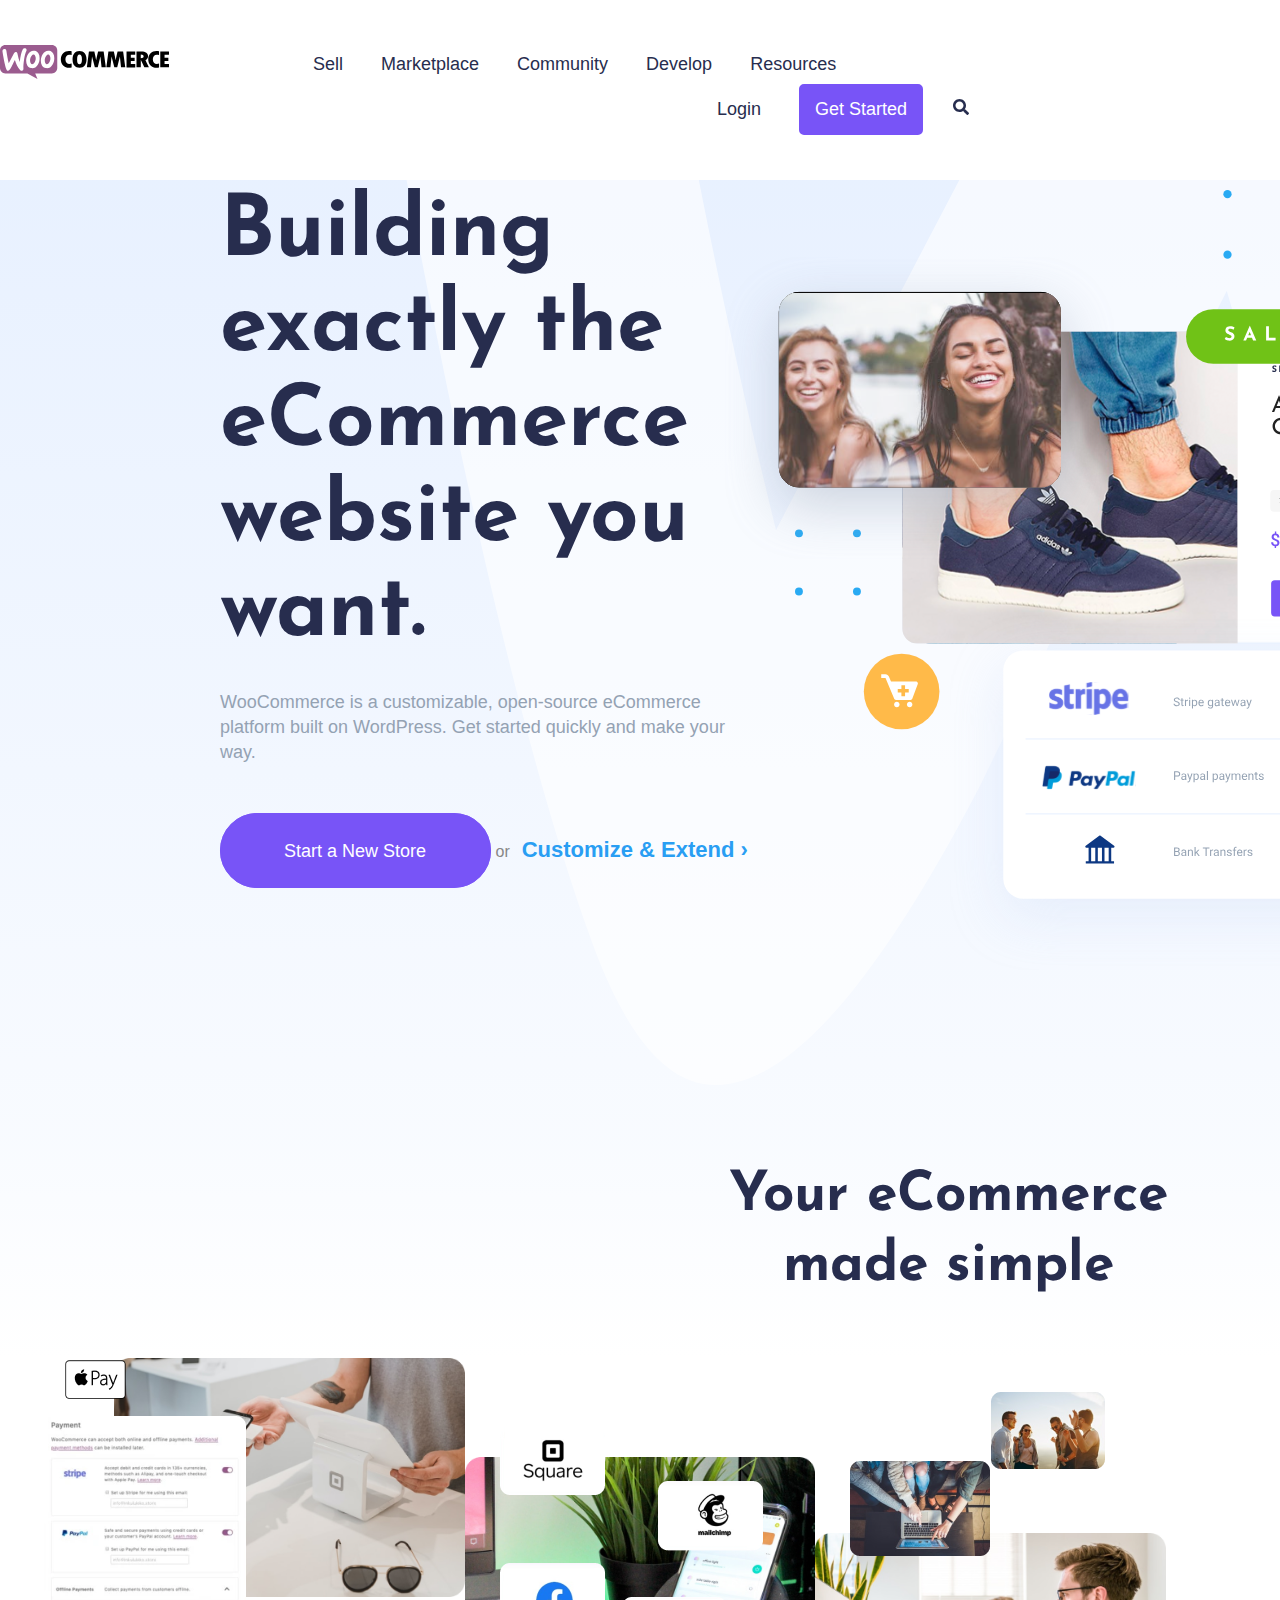
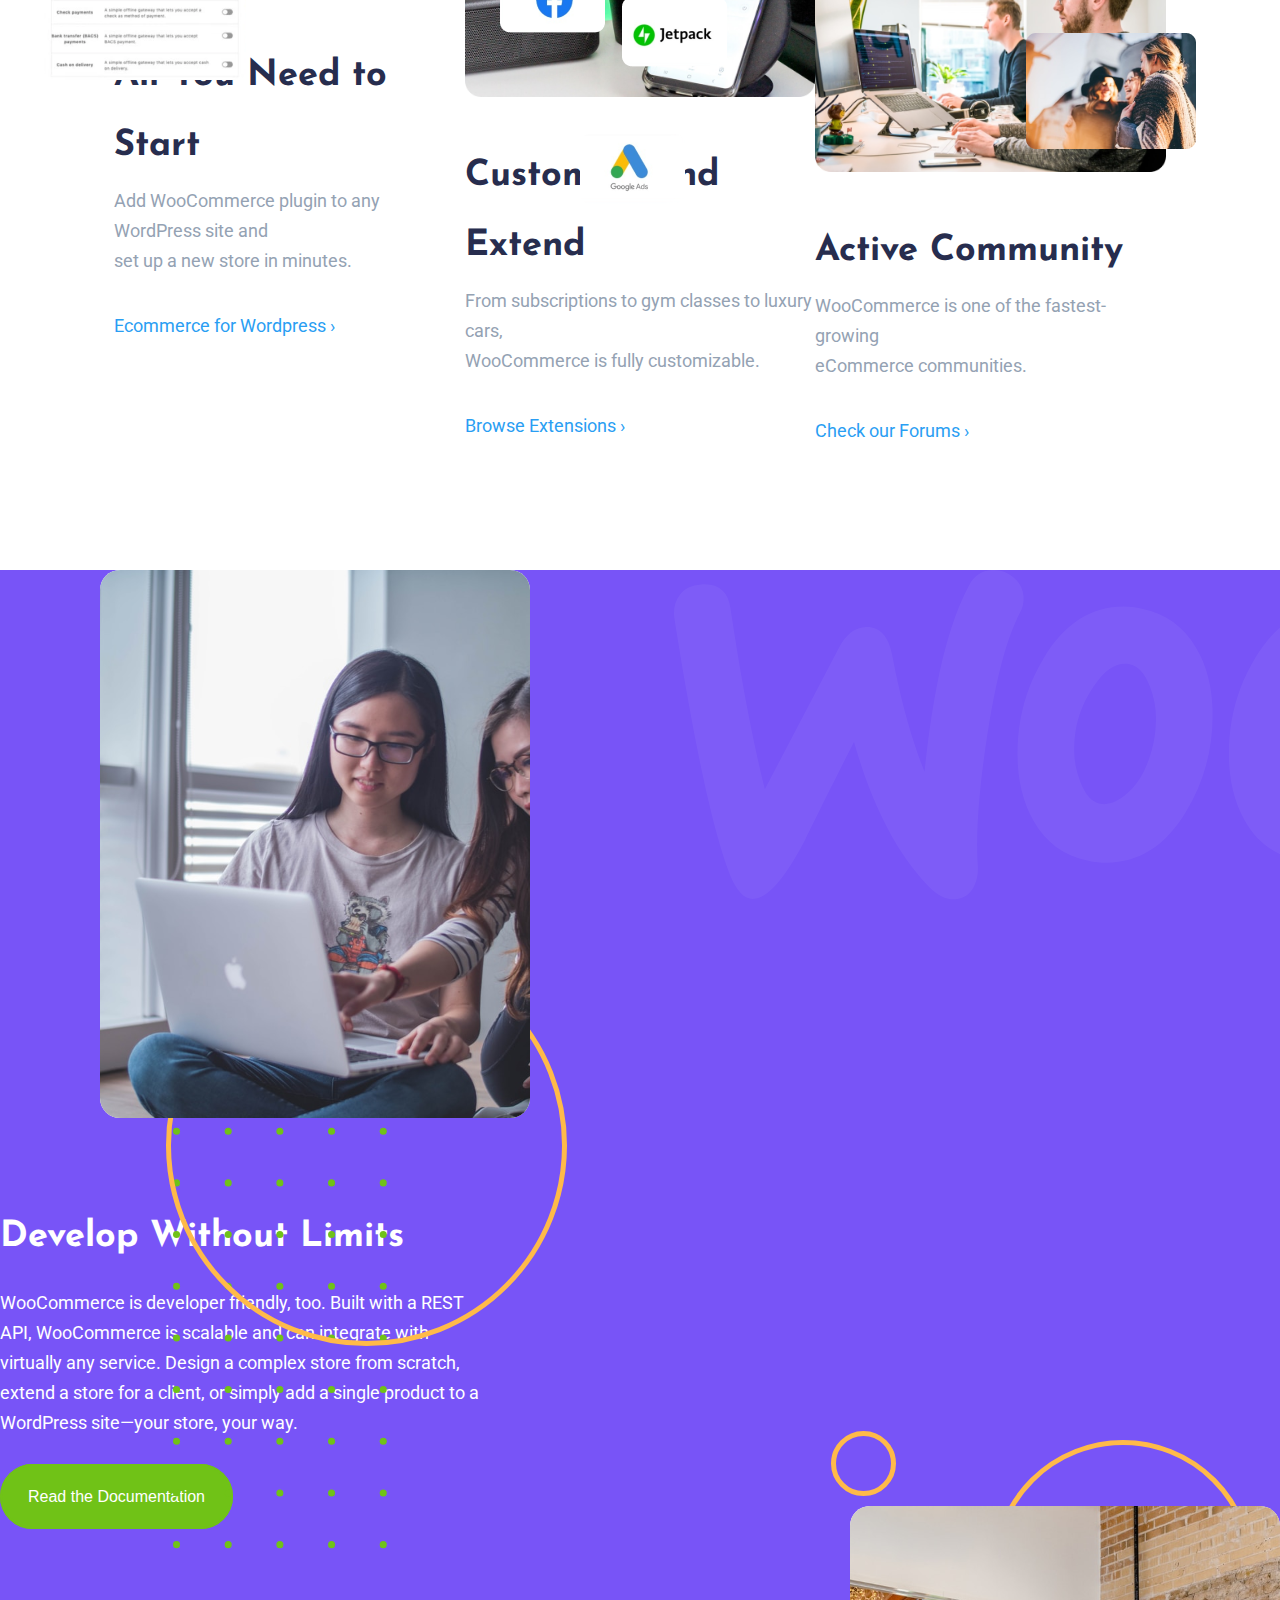
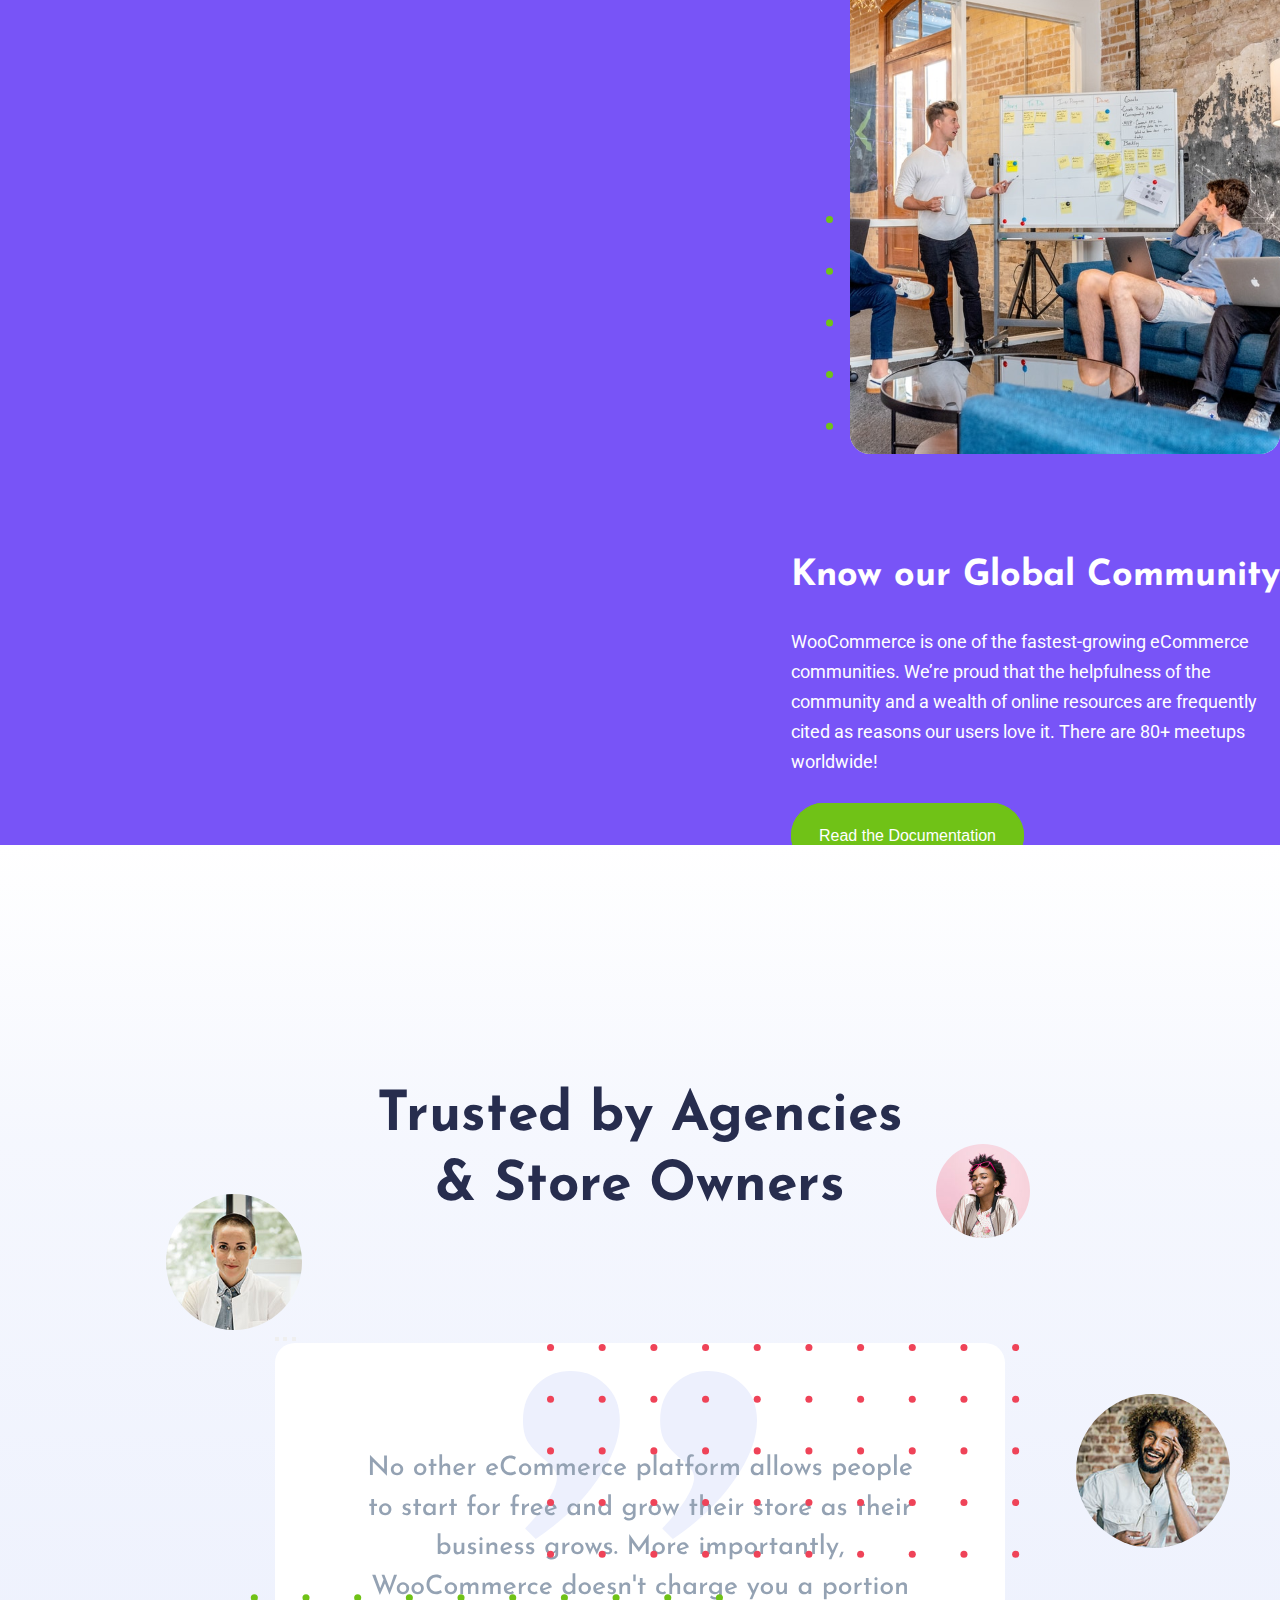
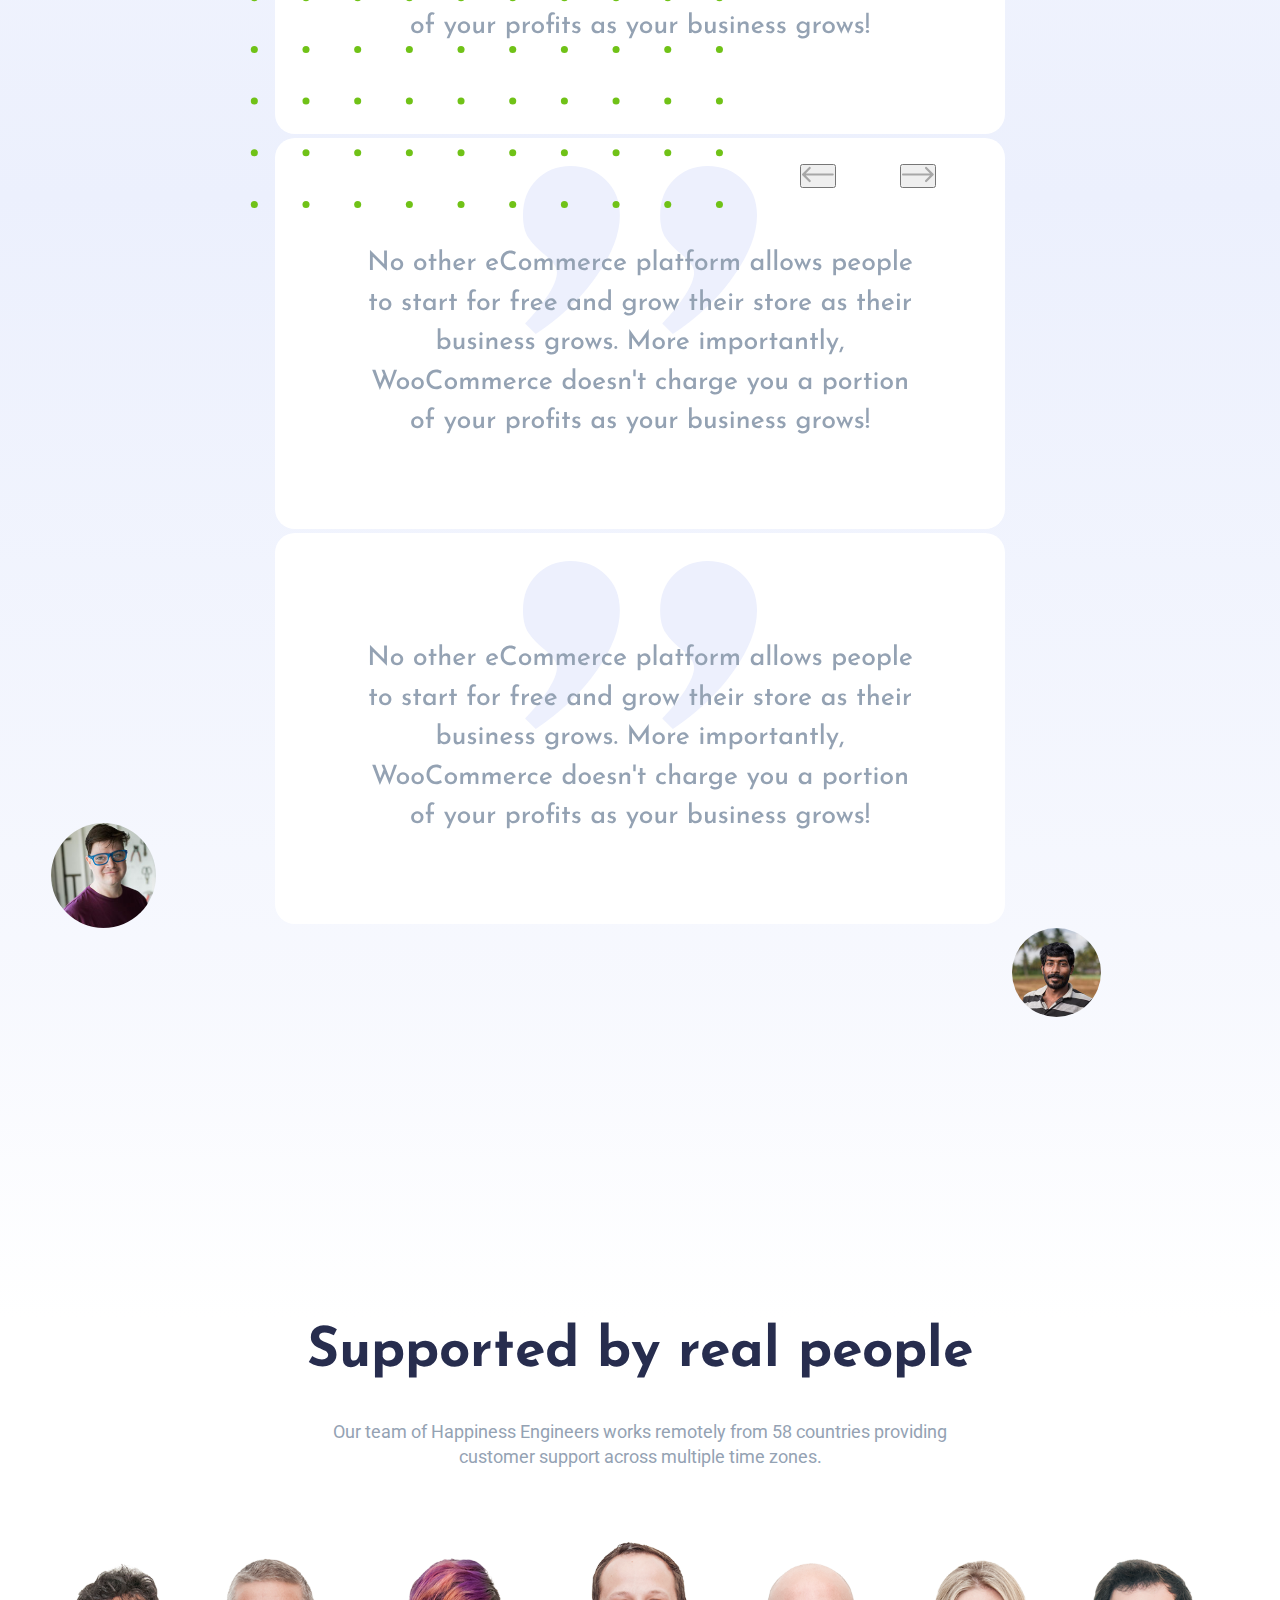
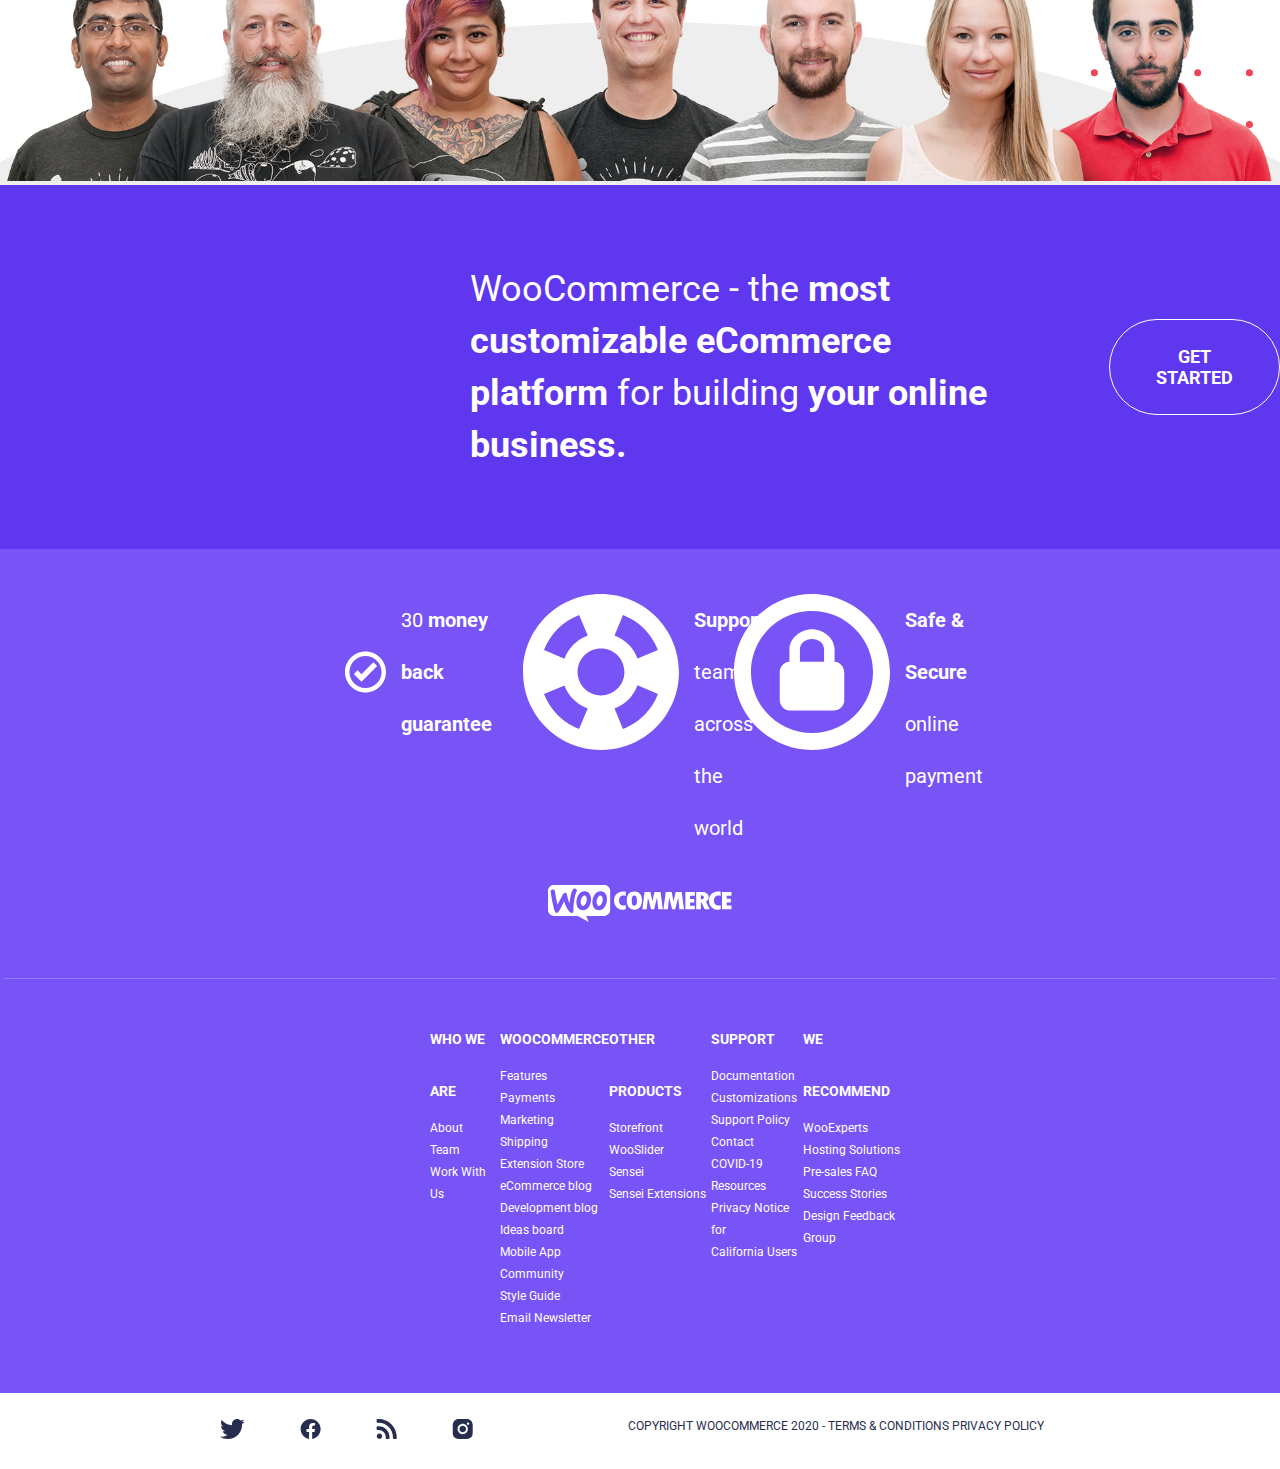
==== commit 9f0cbd6e: "initial" ====
--- a/index.html
+++ b/index.html
@@ -6,395 +6,430 @@
   <meta http-equiv="X-UA-Compatible" content="IE=edge">
   <meta name="viewport" content="width=device-width, initial-scale=1.0">
   <title>Document</title>
+  <link rel="preconnect" href="https://fonts.googleapis.com">
+  <link rel="preconnect" href="https://fonts.gstatic.com" crossorigin>
+  <link
+    href="https://fonts.googleapis.com/css2?family=Josefin+Sans:wght@500;700&family=Roboto:wght@400;500&display=swap"
+    rel="stylesheet">
+  <link href="https://cdn.jsdelivr.net/npm/bootstrap@5.3.0-alpha3/dist/css/bootstrap.min.css" rel="stylesheet"
+    integrity="sha384-KK94CHFLLe+nY2dmCWGMq91rCGa5gtU4mk92HdvYe+M/SXH301p5ILy+dN9+nJOZ" crossorigin="anonymous">
   <link rel="stylesheet" href="css/style.css">
   <link rel="stylesheet" href="css/media.css">
 </head>
 
 <body>
+
   <!-- Navbar  -->
-  <div class="navbar-wrap">
-    <div class="container">
-      <div class="navbar-content">
-        <div class="navbar-left">
-          <img src="images/Logo.svg" alt="Logo">
-        </div>
-        <div class="navbar-right">
-          <ul class="nav-link">
-            <li>Home</li>
-            <li>About us</li>
-            <li>What We Do</li>
-            <li>Media</li>
+
+  <div class="main-wrap">
+    <div class="header-wrap">
+      <div class="container">
+        <div class="header-content">
+          <div class="brand-logo">
+            <a href="index.html">
+              <img src="images/LOGO.svg" alt="">
+            </a>
+          </div>
+          <div class="media-btn">
+            <a href="#" class="top-search-link">
+              <svg width="16" height="17" viewBox="0 0 16 17" fill="none" xmlns="http://www.w3.org/2000/svg">
+                <path
+                  d="M15.7812 13.8344L12.6656 10.7188C12.525 10.5781 12.3344 10.5 12.1344 10.5H11.625C12.4875 9.39688 13 8.00937 13 6.5C13 2.90937 10.0906 0 6.5 0C2.90937 0 0 2.90937 0 6.5C0 10.0906 2.90937 13 6.5 13C8.00937 13 9.39688 12.4875 10.5 11.625V12.1344C10.5 12.3344 10.5781 12.525 10.7188 12.6656L13.8344 15.7812C14.1281 16.075 14.6031 16.075 14.8938 15.7812L15.7781 14.8969C16.0719 14.6031 16.0719 14.1281 15.7812 13.8344ZM6.5 10.5C4.29063 10.5 2.5 8.7125 2.5 6.5C2.5 4.29063 4.2875 2.5 6.5 2.5C8.70938 2.5 10.5 4.2875 10.5 6.5C10.5 8.70938 8.7125 10.5 6.5 10.5Z"
+                  fill="#272D4E" />
+              </svg>
+              <div class="togglesearch">
+                <input type="text" placeholder="" />
+                <input type="button" value="Search" />
+              </div>
+            </a>
+
+            <div class="hamburger" id="hamburger-1">
+              <span class="line"></span>
+              <span class="line"></span>
+              <span class="line"></span>
+            </div>
+          </div>
+          <ul class="nav-menu">
+            <li class="nav-item">
+              <a class="nav-link" href="#sell">Sell</a>
+            </li>
+            <li class="nav-item">
+              <a class="nav-link" href="#marketplace">Marketplace</a>
+            </li>
+            <li class="nav-item">
+              <a class="nav-link" href="#community">Community</a>
+            </li>
+            <li class="nav-item">
+              <a class="nav-link" href="#develop">Develop</a>
+            </li>
+            <li class="nav-item">
+              <a class="nav-link" href="#resources">Resources</a>
+            </li>
+          </ul>
+          <div class="header-right">
+            <a href="#" class="login-link">Login</a>
+            <a href="#" class="get-started-link">Get Started</a>
+            <a href="#" class="search-link">
+              <svg width="16" height="17" viewBox="0 0 16 17" fill="none" xmlns="http://www.w3.org/2000/svg">
+                <path
+                  d="M15.7812 13.8344L12.6656 10.7188C12.525 10.5781 12.3344 10.5 12.1344 10.5H11.625C12.4875 9.39688 13 8.00937 13 6.5C13 2.90937 10.0906 0 6.5 0C2.90937 0 0 2.90937 0 6.5C0 10.0906 2.90937 13 6.5 13C8.00937 13 9.39688 12.4875 10.5 11.625V12.1344C10.5 12.3344 10.5781 12.525 10.7188 12.6656L13.8344 15.7812C14.1281 16.075 14.6031 16.075 14.8938 15.7812L15.7781 14.8969C16.0719 14.6031 16.0719 14.1281 15.7812 13.8344ZM6.5 10.5C4.29063 10.5 2.5 8.7125 2.5 6.5C2.5 4.29063 4.2875 2.5 6.5 2.5C8.70938 2.5 10.5 4.2875 10.5 6.5C10.5 8.70938 8.7125 10.5 6.5 10.5Z"
+                  fill="#272D4E" />
+              </svg>
+              <div class="togglesearch">
+                <input type="text" placeholder="" />
+                <input type="button" value="Search" />
+              </div>
+            </a>
+          </div>
+        </div>
+      </div>
+    </div>
+    <img src="images/Vector.svg" class="banner-vector" alt="">
+
+    <!-- Banner Wrap  -->
+
+    <div class="banner-wrap" id="sell">
+      <div class="banner-column">
+        <div class="banner-column-left">
+          <h1>Building exactly the eCommerce website you want.</h1>
+          <p>WooCommerce is a customizable, open-source eCommerce platform built on WordPress. Get started
+            quickly and make your way.</p>
+          <div class="banner-btn">
+            <a href="#" class="banner-btn-primary blue-link">Start a New Store</a>
+            or<a href="#" class="banner-link">Customize & Extend ›</a>
+          </div>
+        </div>
+        <div class="banner-column-right">
+          <img src="images/PRODUCT.svg" class="product-img" alt="">
+          <img src="images/Group 10.svg" class="laugh-img" alt="">
+          <img src="images/Group 9.svg" class="pay-img" alt="">
+          <img src="images/cart.svg" class="cart-img" alt="">
+          <img src="images/safe.svg" class="safe-img" alt="">
+          <img src="images/sale.svg" class="sale-img" alt="">
+          <img src="images/Group 7.svg" class="groupleft-img" alt="">
+          <img src="images/Group 8.svg" class="groupmiddle-img" alt="">
+          <img src="images/Group 5.svg" class="groupright-img" alt="">
+        </div>
+      </div>
+    </div>
+    <div class="e-coomerce">
+      <h2>Your eCommerce made simple</h2>
+    </div>
+
+  </div>
+
+  <!-- Feature-Section  -->
+  <div class="feature-wrap " id="marketplace">
+    <div class="feature-content">
+      <div class="feacture-section-card">
+        <ul class="row feacture-section-card-ul ">
+          <li class="col-md-4 col-sm-12">
+            <div class="feature-card">
+              <div class="feature-card-img feature-card-img-start">
+                <img src="images/feature-background-1.png" alt="">
+                <img src="images/feature-1-a.png" alt="">
+                <img src="images/feature-1-b.png" alt="">
+              </div>
+              <div class="feature-card-content card-content-start">
+                <h3>All You Need to Start</h3>
+                <p> Add WooCommerce plugin to any WordPress site and <br> set up a new store in minutes.</p>
+                <a href="#">Ecommerce for Wordpress › </a>
+              </div>
+            </div>
+          </li>
+          <li class="col-md-4 col-sm-12">
+            <div class="feature-card">
+              <div class="feature-card-img feature-card-img-middle">
+                <img src="images/feature-background-2.png" alt="">
+                <img src="images/feature-2-a.png" alt="">
+                <img src="images/feature-2-b.png" alt="">
+                <img src="images/feature-2-c.png" alt="">
+                <img src="images/feature-2-d.png" alt="">
+                <img src="images/feature-2-f.png" alt="">
+              </div>
+              <div class="feature-card-content card-content-middle">
+                <h3>Customize and Extend</h3>
+                <p> From subscriptions to gym classes to luxury cars, <br> WooCommerce is fully customizable.</p>
+                <a href="#">Browse Extensions ›</a>
+              </div>
+            </div>
+          </li>
+          <li class="col-md-4 col-sm-12">
+            <div class="feature-card">
+              <div class="feature-card-img feature-card-img-end">
+                <img src="images/feature-background-3.png" alt="">
+                <img src="images/feature-3-a.png" alt="">
+                <img src="images/feature-3-b.png" alt="">
+                <img src="images/feature-3-c.png" alt="">
+              </div>
+              <div class="feature-card-content">
+                <h3>Active Community</h3>
+                <p>WooCommerce is one of the fastest-growing <br> eCommerce communities. </p>
+                <a href="#">Check our Forums ›</a>
+              </div>
+            </div>
+          </li>
+        </ul>
+      </div>
+    </div>
+  </div>
+
+  <!-- Section-3  -->
+
+  <div class="know-us-wrap" id="develop">
+    <div class="know-us-content-top-img">
+      <img class="dotted-top" src="images/Union.svg" alt="" />
+    </div>
+    <div class="row justify-content-center">
+      <div class="know-us-top col-lg-9">
+        <ul class="know-us-list">
+          <li class="row">
+            <div class="know-us-images-top col-lg-5">
+              <img class="ellipse-1" src="images/Ellipse 32.svg" alt="" />
+              <img class="ellipse-2" src="images/Ellipse 31.svg" alt="" />
+              <img class="main-image-top" src="images/Rectangle 236.svg" alt="" />
+              <img class="dotted-top" src="images/section-3-col.svg" alt="" />
+            </div>
+            <div class="know-us-content-top col-lg-7 section-content">
+              <div class="know-us-content-top-content">
+                <h3>Develop Without Limits</h3>
+                <p>
+                  WooCommerce is developer friendly, too. Built with a REST API,
+                  WooCommerce is scalable and can integrate with virtually any
+                  service. Design a complex store from scratch, extend a store
+                  for a client, or simply add a single product to a WordPress
+                  site—your store, your way.
+                </p>
+                <a class="btn-2 btn-read" href="#">Read the Documentation</a>
+              </div>
+            </div>
+          </li>
+          <li class="know-us-bottom row">
+            <div class="know-us-images-bottom col-lg-5">
+              <img src="images/Rectangle 233.svg" alt="" />
+              <img src="images/Ellipse 34.svg" alt="" />
+              <img src="images/Ellipse 32.svg" alt="" />
+              <img src="images/section-3-row.svg" alt="" />
+            </div>
+            <div class="know-us-content-bottom col-lg-7 section-content">
+              <h3>Know our Global Community</h3>
+              <p>
+                WooCommerce is one of the fastest-growing eCommerce
+                communities. We’re proud that the helpfulness of the community
+                and a wealth of online resources are frequently cited as
+                reasons our users love it. There are 80+ meetups worldwide!
+              </p>
+              <a class="btn-2 btn-read" href="#">Read the Documentation</a>
+            </div>
+          </li>
+        </ul>
+      </div>
+    </div>
+  </div>
+
+  <!-- Section-4  -->
+
+  <div class="section-four-wrap">
+    <div class="testmonial-wrap">
+      <div class="testmonial-content">
+        <div class="testmonial-head">
+          <h2>Trusted by Agencies <br> & Store Owners</h2>
+        </div>
+
+        <div id="carouselExampleIndicators" class="carousel slide">
+          <div class="carousel-indicators">
+            <button type="button" data-bs-target="#carouselExampleIndicators" data-bs-slide-to="0" class="active"
+              aria-current="true" aria-label="Slide 1"></button>
+            <button type="button" data-bs-target="#carouselExampleIndicators" data-bs-slide-to="1"
+              aria-label="Slide 2"></button>
+            <button type="button" data-bs-target="#carouselExampleIndicators" data-bs-slide-to="2"
+              aria-label="Slide 3"></button>
+          </div>
+          <div class="carousel-inner">
+            <div class="carousel-item active">
+              <img src="images/testim-img.svg" class="d-block w-100" alt="...">
+            </div>
+            <div class="carousel-item">
+              <img src="images/testim-img.svg" class="d-block w-100" alt="...">
+            </div>
+            <div class="carousel-item">
+              <img src="images/testim-img.svg" class="d-block w-100" alt="...">
+            </div>
+          </div>
+        </div>
+
+        <button class="carousel-control-prev" type="button" data-bs-target="#carouselExampleIndicators"
+          data-bs-slide="prev">
+          <svg width="32" height="17" viewBox="0 0 32 17" fill="none" xmlns="http://www.w3.org/2000/svg">
+            <path opacity="0.3" fill-rule="evenodd" clip-rule="evenodd"
+              d="M8.08689 0.916142C8.21994 0.971349 8.34078 1.05226 8.4425 1.15424C8.54449 1.25597 8.6254 1.37681 8.6806 1.50985C8.73581 1.64289 8.76423 1.78552 8.76423 1.92956C8.76423 2.0736 8.73581 2.21623 8.6806 2.34927C8.6254 2.48231 8.54449 2.60316 8.4425 2.70488L3.74066 7.40496H30.6344C30.9248 7.40496 31.2034 7.52033 31.4087 7.7257C31.6141 7.93107 31.7295 8.20961 31.7295 8.50004C31.7295 8.79048 31.6141 9.06902 31.4087 9.27438C31.2034 9.47975 30.9248 9.59513 30.6344 9.59513H3.74059L8.4425 14.2953C8.64813 14.5009 8.76365 14.7798 8.76365 15.0706C8.76365 15.3614 8.64813 15.6403 8.4425 15.8459C8.23688 16.0515 7.95798 16.1671 7.66718 16.1671C7.37638 16.1671 7.09749 16.0515 6.89186 15.8459L0.32135 9.2754C0.219368 9.17367 0.138458 9.05283 0.083252 8.91978C0.0280457 8.78674 -0.000370026 8.64412 -0.000370026 8.50008C-0.000370026 8.35603 0.0280457 8.21341 0.083252 8.08036C0.138458 7.94732 0.219368 7.82648 0.32135 7.72475L6.89186 1.15424C6.99359 1.05226 7.11443 0.971349 7.24747 0.916142C7.38052 0.860936 7.52314 0.83252 7.66718 0.83252C7.81123 0.83252 7.95385 0.860936 8.08689 0.916142Z"
+              fill="black" />
+          </svg>
+        </button>
+        <button class="carousel-control-next" type="button" data-bs-target="#carouselExampleIndicators"
+          data-bs-slide="next">
+          <svg width="32" height="17" viewBox="0 0 32 17" fill="none" xmlns="http://www.w3.org/2000/svg">
+            <path opacity="0.3" fill-rule="evenodd" clip-rule="evenodd"
+              d="M23.6422 0.916142C23.5092 0.971349 23.3883 1.05226 23.2866 1.15424C23.1846 1.25597 23.1037 1.37681 23.0485 1.50985C22.9933 1.64289 22.9649 1.78552 22.9649 1.92956C22.9649 2.0736 22.9933 2.21623 23.0485 2.34927C23.1037 2.48231 23.1846 2.60316 23.2866 2.70488L27.9885 7.40496H1.09472C0.804284 7.40496 0.525746 7.52033 0.320377 7.7257C0.115009 7.93107 -0.000366211 8.20961 -0.000366211 8.50004C-0.000366211 8.79048 0.115009 9.06902 0.320377 9.27438C0.525746 9.47975 0.804284 9.59513 1.09472 9.59513H27.9885L23.2866 14.2953C23.081 14.5009 22.9655 14.7798 22.9655 15.0706C22.9655 15.3614 23.081 15.6403 23.2866 15.8459C23.4922 16.0515 23.7711 16.1671 24.0619 16.1671C24.3527 16.1671 24.6316 16.0515 24.8373 15.8459L31.4078 9.2754C31.5098 9.17367 31.5907 9.05283 31.6459 8.91978C31.7011 8.78674 31.7295 8.64412 31.7295 8.50008C31.7295 8.35603 31.7011 8.21341 31.6459 8.08036C31.5907 7.94732 31.5098 7.82648 31.4078 7.72475L24.8373 1.15424C24.7355 1.05226 24.6147 0.971349 24.4817 0.916142C24.3486 0.860936 24.206 0.83252 24.0619 0.83252C23.9179 0.83252 23.7753 0.860936 23.6422 0.916142Z"
+              fill="black" />
+          </svg>
+        </button>
+        <div class="testimonialimg-wrap">
+          <img src="images/Ellipse 15.svg" alt="">
+          <img src="images/Ellipse 29.svg" alt="">
+          <img src="images/Ellipse 27.svg" alt="">
+          <img src="images/Ellipse 28.svg" alt="">
+          <img src="images/Ellipse 26.svg" alt="">
+          <img src="images/Ellipse 30.svg" alt="">
+          <img src="images/testimonial-red-dot.svg" alt="">
+          <img src="images/testominal-dots-row.svg" alt="">
+        </div>
+      </div>
+    </div>
+  </div>
+
+  <!-- People Section  -->
+
+  <div class="people-wrap" id="community">
+    <div class="people-content">
+      <div class="people-head">
+        <h2>Supported by real people</h2>
+        <p>Our team of Happiness Engineers works remotely from 58 countries providing <br> customer support across multiple time zones.</p>
+        <div class="img-box">
+          <div class="inner">
+            <img src="images/image 24.svg" class="main-img">
+          </div>
+          <div class="people-head-img">
+            <img src="images/Ellipse 36.svg" alt="">
+            <img src="images/Ellipse 42.svg" alt="">
+            <img src="images/Group 13.svg" alt="">
+            <img src="images/Group 15.svg" alt="">
+            <img src="images/Ellipse 42.svg" alt="">
+          </div>
+        </div>
+      </div>
+    </div>
+    <div class="people-section-bottom">
+      <h3>WooCommerce - the <b>most customizable eCommerce <br> platform </b> for building <b>your online business.</b>
+      </h3>
+      <a href="#">Get Started </a>
+      <div class="cta-circle">
+      </div>
+    </div>
+  </div>
+
+  <!-- Footert  -->
+
+  <div class="footer-section" id="resources">
+    <div class="footer-content">
+      <div class="footer-head">
+        <ul class="footer-head-ul">
+          <li>
+            <img src="images/footer-head-1.svg" alt="">
+            <h2>30 <b> money back guarantee</b></h2>
+          </li>
+          <li>
+            <img src="images/footer-head-2.svg" alt="">
+            <h2><b>Support</b> teams across the world</h2>
+          </li>
+          <li>
+            <img src="images/footer-head-3.svg" alt="">
+            <h2><b>Safe & Secure</b> online payment</h2>
+          </li>
+        </ul>
+      </div>
+
+      <div class="footer-middle">
+        <div class="footer-middle-logo">
+          <img src="images/footer-logo.svg" alt="">
+        </div>
+        <div class="footer-middle-line">
+          <img src="images/footer-line.svg" alt="">
+        </div>
+      </div>
+
+      <div class="footer-bottom">
+        <div class="footer-bottom-list">
+          <ul>
+            <li>Who we Are</li>
+            <li>About</li>
+            <li> Team</li>
+            <li> Work With Us</li>
+          </ul>
+          <ul>
+            <li>Woocommerce</li>
+            <li>Features</li>
+            <li>Payments</li>
+            <li>Marketing</li>
+            <li>Shipping</li>
+            <li>Extension Store</li>
+            <li>eCommerce blog </li>
+            <li>Development blog</li>
+            <li> Ideas board </li>
+            <li> Mobile App</li>
+            <li>Community</li>
+            <li>Style Guide</li>
+            <li> Email Newsletter </li>
+          </ul>
+          <ul>
+            <li>Other products</li>
+            <li> Storefront </li>
+            <li> WooSlider </li>
+            <li> Sensei </li>
+            <li>Sensei Extensions</li>
+          </ul>
+          <ul>
+            <li>Support</li>
+            <li>Documentation</li>
+            <li>Customizations</li>
+            <li>Support Policy</li>
             <li>Contact</li>
-          </ul>
-          <a href="#">Donate</a>
-        </div>
-      </div>
-    </div>
-  </div>
-
-  <!-- Header  -->
-  <div class="header-wrap">
-    <img src="images/BG Image.svg" alt="">
-    <div class="container">
-      <div class="header-content">
-        <h1>Save the environment <br> today for a better <br> tomorrow </h1>
-        <div class="header-btn">
-          <a href="#">What We Do</a>
-          <img src="images/Play icon.svg" alt="play video icon">
-          <p>Play Video</p>
-        </div>
-        <div class="statistics">
-          <p>23,800 trees planted</p>
-          <img src="images/Line.svg" alt="Line">
-          <p>5840 donations collected</p>
-        </div>
-      </div>
-    </div>
-  </div>
-
-  <!-- About Section  -->
-  <div class="about-wrap">
-    <div class="container">
-      <div class="top-row">
-        <div class="top-row-left">
-          <div class="top-row-left-content">
-            <div class="know-more">
-              <img src="images/smallLine.svg" alt="line">
-              <h3>Know About us</h3>
-            </div>
-            <div class="left-content-info">
-              <h2>We help nature smile and survive everywhere</h2>
-              <p>Lorem ipsum dolor sit amet, consectetur adipiscing elit. Suspendisse varius enim
-                in eros elementum tristique. <br> <br>
-                Duis cursus, mi quis viverra ornare, eros dolor interdum nulla, ut commodo diam
-                libero vitae erat. Aenean faucibus nibh et justo cursus id rutrum lorem imperdiet.
-                Nunc ut sem vitae risus tristique posuere.</p>
-              <a href="#">Lear More</a>
-            </div>
-          </div>
-        </div>
-        <div class="top-row-right">
-          <img src="images/aboutRight.svg" alt="Video">
-        </div>
-      </div>
-
-      <div class="middle-row">
-        <h4>our Supporters </h4>
-        <img src="images/aboutLine.svg" alt="">
-      </div>
-
-      <div class="bottom-row">
-        <img src="images/supportLogo.svg" alt="">
-        <img src="images/supportLogo.svg" alt="">
-        <img src="images/supportLogo.svg" alt="">
-        <img src="images/supportLogo.svg" alt="">
-        <img src="images/supportLogo.svg" alt="">
-        <img src="images/supportLogo.svg" alt="">
-      </div>
-    </div>
-  </div>
-
-  <!-- What we Do  -->
-
-  <div class="we-do">
-    <div class="container">
-      <div class="we-do-all-content">
-        <div class="know-more">
-          <img src="images/smallLine.svg" alt="line">
-          <h3>What we do</h3>
-        </div>
-        <div class="we-do-content">
-          <div class="we-do-left">
-            <div class="do-left-content">
-              <H2>We care for earth, care for the coming birth</H2>
-              <p>Lorem ipsum dolor sit amet, consectetur adipiscing elit. Suspendisse varius enim <br> in eros elementum
-                tristique.</p>
-              <div class="we-do-function">
-                <img src="images/we-do-line.svg" alt="">
-                <div class="all-function">
-                  <div class="function-list">
-                    <img src="images/we-do-con.svg" alt="building-icon">
-                    <div class="function-info">
-                      <h3>Build Healthy Cities</h3>
-                      <p>Lorem ipsum dolor sit amet, consectetur adipiscing <br> elit. Suspendisse varius enim in eros.
-                      </p>
-                    </div>
-                  </div>
-                  <div class="function-list">
-                    <img src="images/we-do-con.svg" alt="building-icon">
-                    <div class="function-info">
-                      <h3>Tree Plantation</h3>
-                      <p>Lorem ipsum dolor sit amet, consectetur adipiscing <br> elit. Suspendisse varius enim in eros.
-                      </p>
-                    </div>
-                  </div>
-                  <div class="function-list">
-                    <img src="images/we-do-con.svg" alt="building-icon">
-                    <div class="function-info">
-                      <h3>Protect Land and Water</h3>
-                      <p>Lorem ipsum dolor sit amet, consectetur adipiscing <br> elit. Suspendisse varius enim in eros.
-                      </p>
-                    </div>
-                  </div>
-                  <div class="function-list">
-                    <img src="images/we-do-con.svg" alt="building-icon">
-                    <div class="function-info">
-                      <h3>Animal Safety</h3>
-                      <p>Lorem ipsum dolor sit amet, consectetur <br> adipiscing elit. Suspendisse varius enim in eros.
-                      </p>
-                    </div>
-                  </div>
-                </div>
-              </div>
-            </div>
-          </div>
-          <div class="we-do-right">
-            <img src="images/we-do-img.svg" alt="image">
-          </div>
-
-        </div>
-
-
-      </div>
-    </div>
-  </div>
-
-  <!-- Project  -->
-
-  <div class="project-wrap">
-    <div class="container">
-      <div class="project-content">
-        <div class="project-content-header">
-          <div class="know-more">
-            <img src="images/smallLine.svg" alt="line">
-            <h3>What we do</h3>
-          </div>
-          <h2>We are Creating sustainable <br> society, for everyone and <br> forever.</h2>
-        </div>
-
-        <div class="project-img-section">
-          <div class="project-img">
-            <img src="images/project-img.svg" alt="Contact-background" class="form-image">
-            <div class="project-img-info">
-              <h2>Weekly cleanliness <br> program in city</h2>
-              <p> Lorem ipsum dolor sit amet, consectetur <br> adipiscing elit. Suspendisse varius enim in <br> eros.
-              </p>
-              <a href="#">See More</a>
-            </div>
-          </div>
-
-          <div class="project-img">
-            <img src="images/project-img.svg" alt="Contact-background" class="form-image">
-            <div class="project-img-info">
-              <h2>Wildlife safety <br> program2021</h2>
-              <p> Lorem ipsum dolor sit amet, consectetur <br> adipiscing elit. Suspendisse varius enim in <br> eros.
-              </p>
-              <a href="#">See More</a>
-            </div>
-          </div>
-
-          <div class="project-img">
-            <img src="images/project-img.svg" alt="Contact-background" class="form-image">
-            <div class="project-img-info">
-              <h2>Mission 40K: Tree <br> plantation</h2>
-              <p> Lorem ipsum dolor sit amet, consectetur <br> adipiscing elit. Suspendisse varius enim in <br> eros.
-              </p>
-              <a href="#">See More</a>
-            </div>
-          </div>
-        </div>
-
-
-
-
-      </div>
-    </div>
-  </div>
-
-
-  <!-- State  -->
-  <div class="stats-wrap">
-    <div class="container">
-      <div class="stats-content">
-        <div class="stats-left">
-          <h2>How we spend your donations and where it goes</h2>
-          <p>We understand that wh en you make a donation, you want to know exactly where your money is going and we
-            pledge to be transparent.</p>
-
-          <ul class="state-details">
-            <li>
-              <div class="square1">
-              </div>40% trees Planted
-            </li>
-            <li>
-              <div class="square1">
-              </div>40% trees Planted
-            </li>
-            <li>
-              <div class="square1">
-              </div>40% trees Planted
-            </li>
-            <li>
-              <div class="square1">
-              </div>40% trees Planted
-            </li>
-            <li>
-              <div class="square1">
-              </div>40% trees Planted
-            </li>
-          </ul>
-
-        </div>
-        <div class="stats-right">
-          <img src="images/Chart.svg" alt="">
-        </div>
-      </div>
-    </div>
-  </div>
-
-
-  <!-- CTA  -->
-  <div class="cta-wrap">
-    <div class="container">
-      <div class="cta-img">
-        <img src="images/cta.svg" alt="Contact-background" class="form-image">
-        <div class="cta-img-info">
-          <h2>You can contribute to make <br> the environment greener!</h2>
-          <div class="cta-btn">
-            <a href="#" class="green">Join as a volunteer</a>
-            <a href="#">Done</a>
-          </div>
-        </div>
-      </div>
-    </div>
-  </div>
-
-  <!-- Blog  -->
-  <div class="blog-wrap">
-    <div class="container">
-      <div class="blog-content">
-        <div class="blog-head">
-          <h2>Read Our News</h2>
-          <img src="images/Line.svg" alt="">
-        </div>
-
-        <div class="blog-all-post">
-          <div class="blog-post">
-            <img src="images/blog.svg" alt="Blog Image">
-            <h3>Don’t destroy greenery and don’t spoil scenery</h3>
-            <p>Lorem ipsum dolor sit amet, consectetur adipiscing elit. Suspendisse varius enim</p>
-          </div>
-
-          <div class="blog-post">
-            <img src="images/blog.svg" alt="Blog Image">
-            <h3> Is climate change happening faster than expected?</h3>
-            <p>Lorem ipsum dolor sit amet, consectetur adipiscing elit. Suspendisse varius enim</p>
-          </div>
-
-          <div class="blog-post">
-            <img src="images/blog.svg" alt="Blog Image">
-            <h3>Top 10 facts about wind farms you didn't know</h3>
-            <p>Lorem ipsum dolor sit amet, consectetur adipiscing elit. Suspendisse varius enim</p>
-          </div>
-
-          <div class="blog-post">
-            <img src="images/blog.svg" alt="Blog Image">
-            <h3>Our goal is to make water available for everyone</h3>
-            <p>Lorem ipsum dolor sit amet, consectetur adipiscing elit. Suspendisse varius enim</p>
-          </div>
-        </div>
-      </div>
-    </div>
-  </div>
-
-
-  <!-- Event Section  -->
-  <div class="event-wrap">
-    <div class="container">
-      <div class="event-content">
-        <div class="event-head">
-          <h2>Our Events</h2>
-          <img src="images/Line.svg" alt="Line">
-        </div>
-
-        <div class="event-templates">
-          <div class="event-info">
-            <div class="date">
-              <h3>23</h3>
-              <h4>Sep</h4>
-            </div>
-            <div class="event-heading">
-              <h3>Next Events <img src="images/Event-Line.svg" alt=""></h3>
-              <h4>Say no to plastic usage and save the planet</h4>
-            </div>
-            <div class="arrow"> <img src="images/Event-Arrow.svg" alt="arrow"></div>
-          </div>
-
-          <div class="event-info">
-            <div class="date">
-              <h3>25</h3>
-              <h4>Sep</h4>
-            </div>
-            <div class="event-heading">
-              <h3>Next Events <img src="images/Event-Line.svg" alt=""></h3>
-              <h4>Weekly cleaning program</h4>
-            </div>
-            <div class="arrow"> <img src="images/Event-Arrow.svg" alt="arrow"></div>
-          </div>
-
-        </div>
-
-      </div>
-    </div>
-  </div>
-
+            <li>COVID-19 Resources</li>
+            <li>Privacy Notice for</li>
+            <li>California Users</li>
+          </ul>
+          <ul>
+            <li>We recommend</li>
+            <li>WooExperts</li>
+            <li>Hosting Solutions</li>
+            <li>Pre-sales FAQ</li>
+            <li>Success Stories</li>
+            <li> Design Feedback Group</li>
+          </ul>
+        </div>
+      </div>
+    </div>
+  </div>
+
+  <!-- Copyright  -->
   
-
-  <!-- Footer  -->
-  <div class="footer-wrap">
-    <div class="container">
-      <div class="footer-content">
-
-        <div class="footer-logo">
-          <img src="images/footer-logo.svg" alt="logo">
-        </div>
-
-        <div class="footer-list">
-          <ul class="footer-list-item">
-            <li> <b>Our Team</b></li>
-            <li>About Us</li>
-            <li>Where We Do</li>
-            <li>What We Do</li>
-            <li>Contacts</li>
-          </ul>
-          <ul class="footer-list-item">
-            <li> <b>More</b></li>
-            <li>Projects</li>
-            <li>Events</li>
-            <li>Donate</li>
-            <li>Blog</li>
-          </ul>
-          <ul class="footer-list-item">
-            <li> <b>Connect</b></li>
-            <li>Facebook</li>
-            <li>Instagram</li>
-            <li>Twitter</li>
-            <li>LinkdIn</li>
-          </ul>
-        </div>
-
-        <div class="subscribe">
-          <h2>Subscribe to get latest <br> updates</h2>
-          <div class="mail">
-            <input type="text" placeholder="Your Email">
-            <a>Subscribe</a>
-          </div>
-
-        </div>
-      </div>
-    </div>
-  </div>
+  <div class="copyright-wrap">
+    <div class="copyright-content">
+      <div class="copyright-content-left col-lg-4 col-sm-12">
+        <ul>
+          <li><a href="#"><img src="images/tweet.svg" alt=""></a></li>
+          <li><a href="#"><img src="images/facebook.svg" alt=""></a></li>
+          <li><a href="#"><img src="images/wify.svg" alt=""></a></li>
+          <li><a href="#"><img src="images/insta.svg" alt=""></a></li>
+        </ul>
+      </div>
+      <div class="copyright-content-right col-lg-8 col-sm-12">
+        <p>COPYRIGHT WOOCOMMERCE 2020 - TERMS & CONDITIONS PRIVACY POLICY </p>
+      </div>
+
+    </div>
+  </div>
+
+
+  <script src="./includes/jquery.min.js"></script>
+  <script src="./includes/main.js"></script>
+
+  <script src="https://cdn.jsdelivr.net/npm/@popperjs/core@2.11.7/dist/umd/popper.min.js"
+    integrity="sha384-zYPOMqeu1DAVkHiLqWBUTcbYfZ8osu1Nd6Z89ify25QV9guujx43ITvfi12/QExE"
+    crossorigin="anonymous"></script>
+  <script src="https://cdn.jsdelivr.net/npm/bootstrap@5.3.0-alpha3/dist/js/bootstrap.min.js"
+    integrity="sha384-Y4oOpwW3duJdCWv5ly8SCFYWqFDsfob/3GkgExXKV4idmbt98QcxXYs9UoXAB7BZ"
+    crossorigin="anonymous"></script>
 </body>
 
-
 </html>--- a/css/style.css
+++ b/css/style.css
@@ -9,6 +9,7 @@
   box-sizing: border-box;
   margin: 0;
   padding: 0;
+  scroll-behavior: smooth;
 }
 *:after {
   -webkit-box-sizing: border-box;
@@ -36,7 +37,8 @@
 a {
   outline: none;
   text-decoration: none;
-  color: #666666;
+  color: #299ef3;
+  font-family: Manrope, sans-serif;
 }
 a:hover {
   text-decoration: none;
@@ -49,11 +51,6 @@
   outline: none;
   outline-offset: 0;
   color: #666666;
-}
-.banner-right img {
-  display: flex;
-  justify-content: center;
-  align-items: center;
 }
 img {
   border: 0;
@@ -141,564 +138,956 @@
   list-style: none;
 }
 p {
-  margin: 0 0 0 0;
+  margin: 0 0 10px 0;
   padding: 0;
-  color: #0b0706;
 }
 button:focus {
   outline: none;
 }
+
+.header-wrap {
+  background: #ffffff;
+}
+
 .container {
+  max-width: 1920px;
+  margin: 0 auto;
+  width: 100%;
+  padding: 0 15px;
+}
+
+/* Navbar */
+.main-wrap {
+  background: linear-gradient(
+    180deg,
+    #e5efff 0%,
+    rgba(229, 239, 255, 0.262661) 83.7%,
+    rgba(229, 239, 255, 0) 100%
+  );
+  position: relative;
+}
+.header-wrap {
+  padding: 45px 0;
+  position: fixed;
+  z-index: 1001;
+  width: 100%;
+}
+.container {
+  max-width: 1810px;
+  margin: 0 auto;
+  padding: 0 15px;
+}
+.banner-vector {
+  position: absolute;
+  top: 0;
+  z-index: inherit;
+  right: 0;
+}
+.header-content {
+  display: flex;
+  flex-wrap: wrap;
+  align-items: center;
+  margin: 0 -15px;
+}
+.hamburger .line {
+  width: 30px;
+  height: 5px;
+  background: #7854f7;
+  display: block;
+  margin: 8px auto;
+  -webkit-transition: all 0.3s ease-in-out;
+  -o-transition: all 0.3s ease-in-out;
+  transition: all 0.3s ease-in-out;
+}
+
+.hamburger:hover {
+  cursor: pointer;
+}
+#hamburger-1.is-active .line:nth-child(2) {
+  opacity: 0;
+}
+
+#hamburger-1.is-active .line:nth-child(1) {
+  -webkit-transform: translateY(13px) rotate(45deg);
+  -ms-transform: translateY(13px) rotate(45deg);
+  -o-transform: translateY(13px) rotate(45deg);
+  transform: translateY(13px) rotate(45deg);
+}
+
+#hamburger-1.is-active .line:nth-child(3) {
+  -webkit-transform: translateY(-13px) rotate(-45deg);
+  -ms-transform: translateY(-13px) rotate(-45deg);
+  -o-transform: translateY(-13px) rotate(-45deg);
+  transform: translateY(-13px) rotate(-45deg);
+}
+
+.nav-menu {
+  display: flex;
+  flex-wrap: wrap;
+  padding-left: 144px;
+}
+
+.nav-item {
+  padding-right: 38px;
+}
+
+.nav-item:nth-last-child(1) {
+  padding-right: 0;
+}
+
+.nav-item > a {
+  font-size: 18px;
+  line-height: 21px;
+  font-weight: 500;
+  color: #272d4e;
+  transition: all 0.3s ease-in-out;
+}
+
+.nav-item > a:hover {
+  color: #7854f7;
+  transition: all 0.3s ease-in-out;
+}
+
+.header-right {
+  display: flex;
+  flex-wrap: wrap;
+  align-items: center;
+  padding-left: 717px;
+}
+
+.header-right > .login-link {
+  padding-right: 38px;
+  font-size: 18px;
+  line-height: 21px;
+  font-weight: 500;
+  color: #272d4e;
+  transition: all 0.3s ease-in-out;
+}
+
+.header-right > .login-link:hover {
+  color: #7854f7;
+}
+
+.header-right > .get-started-link {
+  font-size: 18px;
+  font-weight: 500;
+  line-height: 21px;
+  color: #fff;
+  background: #7854f7;
+  border-radius: 5px;
+  padding: 13px 14px;
+  border: 2px solid #7854f7;
+  transition: all 0.3s ease-in-out;
+}
+
+.header-right > .get-started-link:hover {
+  background: #fff;
+  color: #7854f7;
+  border: 2px solid #7854f7;
+}
+
+.header-right > .search-link {
+  padding-left: 30px;
+}
+
+.header-right > .search-link > svg {
+  transition: all 0.3s ease-in-out;
+}
+
+.header-right > .search-link:hover svg path {
+  fill: #7854f7;
+}
+.top-search-link {
+  display: none;
+}
+.togglesearch {
+  background: #7854f7;
+  position: absolute;
+  top: 104px;
+  right: 40px;
+  width: 350px;
+  height: 90px;
+  line-height: 60px;
+  box-shadow: 0 0 10px rgba(0, 0, 0, 0.5);
+  border-top: 4px solid #7854f7;
+  display: none;
+}
+
+.togglesearch:before {
+  content: "";
+  position: absolute;
+  top: -32px;
+  right: 13px;
+  border-left: 12px solid transparent;
+  border-right: 12px solid transparent;
+  border-top: 14px solid transparent;
+  border-bottom: 14px solid #7854f7;
+}
+
+.togglesearch input[type="text"] {
+  width: 200px;
+  margin-top: 11px;
+  padding: 0;
+  margin-left: 20px;
+  margin-bottom: 8px;
+  margin-right: 5px;
+  border: 1px solid #5f37ef;
+  outline: none;
+}
+
+.togglesearch input[type="button"] {
+  width: 80px;
+  padding: 0;
+  background: #7854f7;
+  color: #fff;
+  margin-left: 20px;
+  border: 1px solid #7854f7;
+  outline: none;
+  cursor: pointer;
+}
+
+/* / HEADER ENDS / */
+
+/* / BANNER STARTS / */
+.banner-wrap {
+  padding-top: 95px;
+  position: relative;
+  z-index: 1000;
+}
+.banner-column {
+  padding-left: 220px;
+  display: flex;
+  flex-wrap: wrap;
+}
+
+.banner-column-left {
+  position: relative;
+  width: 50%;
+  max-width: 818px;
+  z-index: 1000;
+}
+
+.banner-column-left > h1 {
+  font-family: "Josefin Sans";
+  font-size: 85px;
+  font-weight: 700;
+  line-height: 95px;
+  color: #272d4e;
+  padding-top: 91px;
+}
+
+.banner-column-left > p {
+  font-size: 18px;
+  line-height: 25px;
+  font-weight: 400;
+  color: #94a2b3;
+  padding-top: 29px;
+  padding-bottom: 31px;
+}
+
+.banner-btn {
+  padding-top: 31px;
+}
+
+.banner-btn > .banner-btn-primary {
+  font-size: 18px;
+  line-height: 21px;
+  font-weight: 500;
+  text-align: center;
+  color: #fff;
+  padding: 26px 63px 25px 62px;
+  background: #7854f7;
+  border-radius: 60px;
+  max-width: 267px;
+  border: 2px solid #7854f7;
+  transition: all 0.3s ease-in-out;
+}
+
+.banner-btn > .banner-btn-primary:hover {
+  font-size: 18px;
+  line-height: 21px;
+  background: transparent;
+  color: #7854f7;
+  border: 2px solid #7854f7;
+  transition: all 0.3s ease-in-out;
+}
+
+.banner-link {
+  padding-left: 12px;
+  font-size: 22px;
+  line-height: 25px;
+  font-weight: 700;
+  color: #299ef3;
+  transition: all 0.3s ease-in-out;
+}
+.banner-link:hover {
+  color: #7854f7;
+  transition: all 0.3s ease-in-out;
+}
+
+.blue-link {
+  transition: all 0.3s ease-in-out;
+}
+
+.blue-link:hover {
+  color: #282828;
+}
+
+.banner-column-right {
+  position: relative;
+  z-index: 1000;
+  width: 50%;
+  padding-top: 98px;
+}
+
+.product-img {
+  z-index: 100;
+  position: absolute;
+  left: 152px;
+  top: 236px;
+}
+
+.laugh-img {
+  z-index: 1001;
+  position: absolute;
+  left: -25px;
+  top: 162px;
+}
+
+.pay-img {
+  z-index: 1001;
+  position: absolute;
+  left: 200px;
+  top: 520px;
+}
+
+.cart-img {
+  z-index: 1001;
+  position: absolute;
+  left: 113px;
+  top: 558px;
+}
+.sale-img {
+  position: absolute;
+  z-index: 1001;
+  top: 214px;
+  left: 436px;
+}
+
+.safe-img {
+  z-index: 1001;
+  position: absolute;
+  left: 750px;
+  top: 630px;
+}
+
+.groupleft-img {
+  position: absolute;
+  left: 45px;
+  top: 260px;
+  z-index: 0;
+}
+.groupmiddle-img {
+  position: absolute;
+  left: 473px;
+  top: 95px;
+}
+.groupright-img {
+  position: absolute;
+  top: 371px;
+  left: 638px;
+}
+
+.e-coomerce {
+  padding-left: 718px;
+  padding-top: 300px;
+}
+
+.e-coomerce > h2 {
+  max-width: 460px;
+  font-family: "Josefin Sans";
+  font-size: 55px;
+  line-height: 70px;
+  font-weight: 700;
+  text-align: center;
+  padding-bottom: 56px;
+  color: #272d4e;
+}
+
+/* Feature-Section  */
+
+.feature-content {
+  padding-left: 114px;
+  padding-right: 114px;
+  padding-bottom: 124px;
+}
+.feature-head {
+  font-family: "Josefin Sans";
+  font-weight: 700;
+  font-size: 55px;
+  line-height: 70px;
+  padding-bottom: 56px;
+  text-align: center;
+  color: #272d4e;
+  padding-bottom: 56px;
+}
+.feature-head h2 {
+  font-family: "Josefin Sans";
+  font-weight: 700;
+  font-size: 55px;
+  line-height: 70px;
+  text-align: center;
+  color: #272d4e;
+}
+.feature-card-content {
+  padding-top: 40px;
+}
+.feature-card-content h3 {
+  font-family: "Josefin Sans";
+  font-style: normal;
+  font-weight: 700;
+  font-size: 36px;
+  line-height: 70px;
+  color: #272d4e;
+  padding-bottom: 5px;
+}
+.feature-card-content p {
+  font-family: "Roboto";
+  font-style: normal;
+  font-weight: 400;
+  font-size: 18px;
+  line-height: 30px;
+  padding-bottom: 25px;
+  color: #94a2b3;
+}
+.feature-card-content a {
+  font-family: "Roboto";
+  font-style: normal;
+  font-weight: 400;
+  font-size: 18px;
+  line-height: 30px;
+}
+.feature-card-content a:hover {
+  color: #5f37ef;
+  transition: all 2s ease-in-out;
+}
+
+.feature-card {
+  position: relative;
+}
+.feature-card-img-middle {
+  padding-top: 99px;
+}
+.feature-card-img-end {
+  padding-top: 175px;
+}
+
+/* Image-1 */
+
+.feature-card-img img:nth-child(2) {
+  position: absolute;
+  top: 10%;
+  left: -20%;
+}
+.feature-card-img img:nth-child(3) {
+  position: absolute;
+  left: -15%;
+}
+
+/* Image-2  */
+.feature-card-img-middle img:nth-child(2) {
+  position: absolute;
+  left: 10%;
+}
+.feature-card-img-middle img:nth-child(3) {
+  position: absolute;
+  left: 55%;
+  top: 18%;
+}
+.feature-card-img-middle img:nth-child(4) {
+  position: absolute;
+  left: 10%;
+  top: 30%;
+}
+.feature-card-img-middle img:nth-child(5) {
+  position: absolute;
+  left: 45%;
+  top: 35%;
+}
+.feature-card-img-middle img:nth-child(6) {
+  position: absolute;
+  left: 33%;
+  top: 55%;
+}
+.feacture-section-card-ul {
+  display: flex;
+  justify-content: space-between;
+}
+/* Image-3  */
+.feature-card-img-end img:nth-child(2) {
+  position: absolute;
+  left: 50%;
+  top: 5%;
+}
+.feature-card-img-end img:nth-child(3) {
+  position: absolute;
+  left: 10%;
+  top: 15%;
+}
+.feature-card-img-end img:nth-child(4) {
+  position: absolute;
+  left: 60%;
+  top: 40%;
+}
+
+/* Section- 3 */
+/* Set Img */
+.know-us-wrap {
+  position: relative;
+  background-image: url("images/section3-background.png");
+  background-repeat: no-repeat;
+  background-color: #7854f7;
+  overflow-x: hidden;
+  overflow-y: hidden;
+}
+.know-us-content-top {
+  position: relative;
+}
+.know-us-content-top-img img {
+  position: absolute;
+  top: 0;
+  right: 0;
+}
+.know-us-images-top img:nth-child(1) {
+  position: absolute;
+  top: 6%;
+  left: 10%;
+  z-index: 11;
+  z-index: 4;
+}
+.know-us-images-top img:nth-child(2) {
+  position: absolute;
+  top: 20%;
+  left: 13%;
+  z-index: 4;
+}
+.know-us-images-top img:nth-child(3) {
+  position: relative;
+  padding-left: 100px;
+  padding-top: -100px;
+  z-index: 6;
+}
+.know-us-images-top img:nth-child(4) {
+  position: absolute;
+  top: 27%;
+  left: 13.5%;
+  z-index: 2;
+}
+.know-us-content-top {
+  display: flex;
+}
+.know-us-content-top-content {
+  padding-top: 97px;
+}
+.section-content h3 {
+  font-family: "Josefin Sans";
+  font-style: normal;
+  font-weight: 700;
+  font-size: 36px;
+  line-height: 36px;
+  padding-bottom: 33px;
+  color: #ffff;
+}
+.section-content p {
+  font-family: "Roboto";
+  font-style: normal;
+  font-weight: 400;
+  font-size: 18px;
+  line-height: 30px;
+  max-width: 480px;
+  padding-bottom: 40px;
+  color: #ffff;
+}
+.section-content a {
+  padding: 22px 26px;
+  border-radius: 60px;
+  background: #70c217;
+  color: #fff;
+  transition: all 0.5s ease-in-out;
+  border: 2px solid #70c217;
+}
+.section-content a:hover {
+  padding: 22px 26px;
+  border-radius: 60px;
+  background: transparent;
+  color: #ffff;
+  transition: all 0.5s ease-in-out;
+  background: transparent;
+  border: 2px solid #ffff;
+}
+.know-us-bottom {
+  display: flex;
+  flex-wrap: wrap;
+  flex-direction: row-reverse;
+  position: relative;
+}
+.know-us-content-bottom {
+  padding-left: 400px;
+  padding-top: 100px;
+}
+.know-us-images-bottom img:nth-child(1) {
+  position: relative;
+  z-index: 4;
+}
+.know-us-images-bottom img:nth-child(2) {
+  position: absolute;
+  top: -7%;
+  right: 2%;
+  z-index: 2;
+}
+.know-us-images-bottom img:nth-child(3) {
+  position: absolute;
+  top: -8%;
+  right: 30%;
+  z-index: 6;
+}
+.know-us-images-bottom img:nth-child(4) {
+  position: absolute;
+  top: 33%;
+  right: -1.5%;
+  z-index: 2;
+}
+
+/* Section-4 */
+
+.section-four-wrap {
+  background: linear-gradient(
+    180deg,
+    rgba(236, 240, 253, 0) 0%,
+    rgba(236, 240, 253, 0.53) 14.32%,
+    #ecf0fd 45.83%,
+    rgba(236, 240, 253, 0.43) 84.33%,
+    rgba(236, 240, 253, 0) 100%
+  );
+}
+.testmonial-wrap {
+  padding: 99px 0px 390px 0px;
+}
+
+.testmonial-content {
+  position: relative;
   max-width: 1500px;
   margin: 0 auto;
-  width: 100%;
-  padding: 0 110px;
-}
-
-/* Navbar  */
-.navbar-content {
-  display: flex;
-  padding: 15px 0;
-}
-.navbar-left {
-  width: 48%;
-}
-.navbar-left img {
-}
-.navbar-right {
-  width: 52%;
+}
+.testmonial-head {
+  text-align: center;
+  padding-top: 138px;
+  padding-bottom: 103px;
+}
+.testmonial-head h2 {
+  font-family: "Josefin Sans";
+  font-style: normal;
+  font-weight: 700;
+  font-size: 55px;
+  line-height: 70px;
+  text-align: center;
+  color: #272d4e;
+}
+#carouselExampleIndicators {
+  max-width: 730px;
+  margin: 0 auto;
+  z-index: 4;
+}
+.testmonial-content {
+  position: relative;
+}
+.testimonialimg-wrap img:nth-child(1) {
+  position: absolute;
+  top: 250px;
+  left: 13%;
+}
+.testimonialimg-wrap img:nth-child(2) {
+  position: absolute;
+  top: 200px;
+  right: 250px;
+}
+.testimonialimg-wrap img:nth-child(3) {
+  position: absolute;
+  left: -100px;
+  top: 520px;
+}
+.testimonialimg-wrap img:nth-child(4) {
+  position: absolute;
+  right: 50px;
+  top: 450px;
+}
+.testimonialimg-wrap img:nth-child(5) {
+  position: absolute;
+  left: 4%;
+  bottom: 0;
+}
+.testimonialimg-wrap img:nth-child(6) {
+  position: absolute;
+  right: 14%;
+}
+.testimonialimg-wrap img:nth-child(7) {
+  position: absolute;
+  top: 400px;
+  right: 260px;
+}
+.testimonialimg-wrap img:nth-child(8) {
+  position: absolute;
+  top: 650px;
+  left: 250px;
+}
+.carousel-control-prev {
+  position: absolute;
+  top: 820px;
+  left: 800px;
+}
+
+.carousel-control-prev svg:hover path {
+  fill: #5f37ef;
+  opacity: 1;
+}
+.carousel-control-prev:hover svg {
+  transform: scale(1.5);
+}
+.carousel-control-next svg:hover path {
+  fill: #5f37ef;
+  opacity: 1;
+}
+.carousel-control-next:hover svg {
+  transform: scale(1.5);
+  transition: all 0.3 ease-in-out;
+}
+.carousel-control-next {
+  position: absolute;
+  top: 820px;
+  left: 900px;
+}
+
+/* People Section  */
+.people-content {
+  max-width: 1311px;
+  margin: 0 auto;
+  position: relative;
+}
+.people-head h2 {
+  font-family: "Josefin Sans";
+  font-style: normal;
+  font-weight: 700;
+  font-size: 55px;
+  line-height: 70px;
+  text-align: center;
+  padding-bottom: 31px;
+  color: #272d4e;
+}
+.people-head p {
+  font-family: "Roboto";
+  font-style: normal;
+  font-weight: 400;
+  font-size: 18px;
+  line-height: 25px;
+  text-align: center;
+  padding-bottom: 16px;
+  color: #94a2b3;
+}
+
+.people-section-bottom {
+  position: relative;
+  background: #5f37ef;
   display: flex;
   align-items: center;
-  justify-content: space-between;
-}
-.nav-link {
-  display: flex;
-}
-.nav-link li {
-  padding: 0 20px;
-  color: #0b0706;
-}
-.navbar-right a {
-  padding: 12px 32px;
-  border-radius: 4px;
-  color: #ffff;
-  background-color: #0b0706;
-}
-
-/* Header  */
-.header-wrap img {
-  position: absolute;
-}
-.header-content {
-  position: relative;
-}
-.header-content h1 {
-  font-weight: 700;
-  font-size: 64px;
-  line-height: 120%;
-  padding-top: 128px;
-  padding-bottom: 48px;
-  color: #ffff;
-}
-.header-btn {
-  display: flex;
-  align-items: center;
-}
-.header-btn a {
-  padding: 16px 32px;
-  margin-right: 24px;
-  border-radius: 4px;
-  color: #1d2130;
-  background-color: #ffff;
-}
-.header-btn img {
-  margin-left: 200px;
-  border-radius: 50%;
-  background: #ffff;
-}
-.header-btn p {
-  font-size: 16px;
-  line-height: 19px;
-  padding-left: 60px;
-  color: #ffff;
-}
-.statistics {
-  display: flex;
-  align-items: center;
-  justify-content: space-between;
-  text-align: center;
-  padding-top: 160px;
-}
-.statistics p {
-  color: #ffff;
-}
-.statistics img {
-  padding-left: 160px;
-}
-
-/* About Section  */
-
-.top-row {
-  padding-top: 150px;
-  display: flex;
-  padding-bottom: 64px;
-}
-.top-row-left {
-  width: 60%;
-}
-.top-row-left-content {
-  padding-top: 64px;
-}
-.know-more {
-  display: flex;
-  align-items: center;
-  padding-bottom: 32px;
-}
-.know-more h3 {
-  font-size: 16px;
-  line-height: 19px;
-  padding-left: 24px;
-  text-transform: uppercase;
-  color: #1d2130;
-}
-.left-content-info {
-  padding-left: 90px;
-}
-.top-row-left h2 {
-  font-weight: 700;
-  font-size: 48px;
-  line-height: 120%;
-  padding-bottom: 32px;
-  color: #1d2130;
-}
-.top-row-left p {
+  padding: 78px 0;
+  z-index: 10;
+}
+.people-section-bottom h3 {
+  font-family: "Roboto";
+  font-style: normal;
   font-weight: 400;
-  font-size: 16px;
-  color: #525560;
-  padding-bottom: 64px;
-  max-width: 610px;
-}
-.top-row-left a {
-  padding: 16px 32px;
-  background: #70c174;
-  backdrop-filter: blur(40px);
-  border-radius: 4px;
-}
-.middle-row {
-  display: flex;
-  align-items: center;
-  padding-bottom: 32px;
-}
-.middle-row h4 {
-  font-size: 16px;
-  line-height: 19px;
-  letter-spacing: 2px;
-  text-transform: uppercase;
-  color: #1d2130;
-  padding-right: 24px;
-}
-.bottom-row {
-  display: flex;
-  align-items: center;
-  justify-content: space-between;
-  padding-bottom: 66px;
-}
-
-/* What-we-do */
-.we-do {
-  background: #eff7f2;
-}
-.we-do-all-content {
-  padding: 96px 0;
-}
-.we-do-content {
-  display: flex;
-}
-.we-do-left {
-  width: 60%;
-}
-.do-left-content {
-  padding-left: 90px;
-}
-.do-left-content h2 {
-  font-weight: 700;
-  font-size: 48px;
-  line-height: 120%;
-  padding-bottom: 16px;
-  color: #1d2130;
-}
-.do-left-content > p {
-  font-weight: 400;
-  font-size: 16px;
-  line-height: 160%;
-  padding-bottom: 33px;
-  color: #525560;
-}
-.we-do-function {
-  display: flex;
-}
-.function-list {
-  display: flex;
-  padding-bottom: 24px;
-}
-.function-list img {
-  padding: 24px;
-}
-.function-info h3 {
-  font-weight: 700;
-  font-size: 24px;
-  line-height: 28px;
-  padding-bottom: 8px;
-  color: #1d2130;
-}
-.function-info p {
-  font-weight: 400;
-  font-size: 16px;
-  line-height: 160%;
-  color: #525560;
-}
-.we-do-right {
-  width: 40%;
-}
-.we-do-right img {
-  margin-left: 0 auto;
-}
-
-/* Project  */
-.project-content {
-  padding: 96px 0;
-}
-.project-content-header {
-  padding-bottom: 65px;
-}
-.project-content-header h2 {
-  font-weight: 700;
-  font-size: 48px;
-  line-height: 120%;
-  padding-left: 90px;
-  color: #1d2130;
-}
-.project-img-section {
-  display: flex;
-  align-items: center;
-  justify-content: space-between;
-}
-.project-img {
-  position: relative;
-}
-.form-image {
-  opacity: 1;
-  display: block;
-  width: 100%;
-  height: auto;
-  transition: 0.5s ease;
-  backface-visibility: hidden;
-}
-.project-img-info {
-  transition: 0.5s ease;
-  opacity: 0;
-  position: absolute;
-  top: 35%;
-  left: 55%;
-  transform: translate(-50%, -50%);
-  -ms-transform: translate(-50%, -50%);
-  width: 100%;
-  padding: 80px 48px 48px 48px;
-}
-.container:hover .project-img-info {
-  opacity: 1;
-}
-.project-img-info h2 {
-  font-style: normal;
-  font-weight: 700;
-  font-size: 28px;
-  line-height: 150%;
-  padding-top: 80px;
-  padding-bottom: 16px;
+  font-size: 36px;
+  line-height: 52px;
   color: #ffffff;
-}
-.project-img-info p {
-  font-weight: 400;
-  font-size: 16px;
-  line-height: 160%;
-  padding-bottom: 64px;
-  color: #ffffff;
-}
-.project-img-info a {
-  padding: 16px 32px;
-  border-radius: 4px;
-  color: #1d2130;
-  background: #ffff;
-}
-
-/* State  */
-
-.stats-wrap {
-  background: #0b0706;
-}
-.stats-content {
-  padding: 96px 0;
-  display: flex;
-}
-.stats-left {
-  width: 50%;
-}
-.stats-left h2 {
-  font-weight: 700;
-  font-size: 48px;
-  line-height: 120%;
-  padding-bottom: 16px;
-  color: #ffffff;
-}
-.stats-left p {
-  font-weight: 400;
-  font-size: 16px;
-  line-height: 160%;
-  padding-bottom: 32px;
-  color: #ffffff;
-  opacity: 0.6;
-}
-
-.state-info {
-  display: flex;
-}
-.state-info h3 {
-  font-weight: 500;
-  font-size: 16px;
-  line-height: 160%;
-  padding-left: 8px;
-  color: #ffff;
-}
-
-.stats-right {
-  width: 50%;
-}
-.stats-right img {
-  float: right;
-}
-.state-details {
-  display: flex;
-  flex-wrap: wrap;
-}
-.state-details li {
-  display: flex;
-  align-items: center;
-  padding-right: 24px;
-  padding-bottom: 16px;
-}
-.square1 {
-  height: 16px;
-  width: 16px;
-  background: rgb(190, 243, 192);
-  margin-right: 8px;
-  border-radius: 4px;
-}
-/* CTA  */
-
-.cta-content {
-  padding: 96px 0;
-}
-.project-img {
-  width: 100%;
-}
-.cta-img {
-  position: relative;
-  width: 100%;
-  padding: 96px 0;
-}
-.cta-img-info {
-  transition: 0.5s ease;
-  opacity: 0;
-  position: absolute;
-  top: 40%;
-  left: 50%;
-  transform: translate(-50%, -50%);
-  -ms-transform: translate(-50%, -50%);
-  width: 100%;
-}
-.container:hover .cta-img-info {
-  opacity: 1;
-}
-.cta-img-info h2 {
-  font-weight: 700;
-  font-size: 48px;
-  line-height: 120%;
-  padding-top: 92px;
-  padding-bottom: 32px;
+  padding-right: 67px;
+  padding-left: 470px;
+}
+.people-section-bottom a {
+  font-family: "Roboto";
+  font-weight: 700;
+  font-size: 18px;
+  line-height: 21px;
   text-align: center;
   color: #ffffff;
-}
-.cta-btn {
+  padding: 26px 46px;
+  border-radius: 60px;
+  border: 1px solid #ffff;
+  text-transform: uppercase;
+}
+.people-section-bottom a:hover {
+  background: transparent;
+  color: #5f37ef;
+  transition: all 0.5s ease-in-out;
+  background: #ffff;
+  border: 1px solid #ffff;
+}
+.people-head-img img {
+  position: absolute;
+}
+.people-head-img img:nth-child(1) {
+  position: absolute;
+  left: -130px;
+  bottom: 150px;
+}
+.people-head-img img:nth-child(2) {
+  position: absolute;
+  bottom: 62px;
+  left: -77px;
+}
+.people-head-img img:nth-child(3) {
+  position: absolute;
+  left: -21%;
+  bottom: -42%;
+  z-index: 2;
+}
+.people-head-img img:nth-child(4) {
+  position: absolute;
+  right: -10%;
+  top: 60%;
+}
+.people-head-img img:nth-child(5) {
+  position: absolute;
+  bottom: 215px;
+  right: -41px;
+}
+.cta-circle {
+  box-sizing: border-box;
+  position: absolute;
+  width: 89px;
+  height: 88px;
+  bottom: -21px;
+  left: 1687px;
+  border-radius: 50%;
+  border: 5px solid #ffba49;
+  z-index: 12;
+}
+/* Foooter  */
+.footer-section {
+  background: #7854f7;
+}
+.footer-head {
+  padding: 45px 345px 135px 345px;
+}
+.footer-head-ul {
+  display: flex;
+  justify-content: space-between;
+}
+.footer-head-ul li {
+  display: flex;
+}
+.footer-head-ul li img {
+  padding-right: 15px;
+}
+.footer-head-ul li h2 {
+  font-family: "Roboto";
+  font-style: normal;
+  font-weight: 400;
+  font-size: 20px;
+  line-height: 52px;
+  color: #ffffff;
+}
+
+.footer-middle {
+  padding-bottom: 34px;
   text-align: center;
 }
-.cta-btn a {
-  margin: 0 16px;
-}
-.cta-btn .green {
-  background: #70c174;
-  color: #fff;
-}
-.cta-img-info a {
-  padding: 16px 32px;
+.footer-middle-logo {
+  display: flex;
+  justify-content: center;
+  padding-bottom: 56px;
+}
+.footer-middle-line {
+  display: flex;
+  justify-content: center;
+}
+.footer-bottom {
+  padding: 0 370px 64px 430px;
+}
+.footer-bottom-list {
+  display: flex;
+  justify-content: space-between;
+}
+.footer-bottom-list ul li {
+  font-family: "Roboto";
+  font-style: normal;
+  font-weight: 400;
+  font-size: 12px;
+  line-height: 22px;
+  color: #ffffff;
+}
+.footer-bottom-list ul li:first-child {
+  font-family: "Roboto";
+  font-style: normal;
+  font-weight: 700;
+  font-size: 14px;
+  line-height: 52px;
+  text-transform: uppercase;
+  color: #ffffff;
+}
+
+/* Copyright  */
+.copyright-content {
+  display: flex;
+  align-items: center;
+  padding-top: 22px;
+  padding-bottom: 22px;
+}
+.copyright-content-left {
+  padding-left: 220px;
+}
+.copyright-content-left ul {
+  display: flex;
+}
+.copyright-content-left ul li {
+  padding-right: 55px;
+}
+.copyright-content-right p {
+  padding-left: 100px;
+  font-family: "Roboto";
+  font-style: normal;
+  font-weight: 400;
+  font-size: 12px;
+  line-height: 22px;
+  color: #272d4e;
+}
+
+.people-content .img-box {
+  position: relative;
+  z-index: 1;
+}
+
+.people-content .img-box .inner {
+  position: relative;
+  z-index: 2;
+}
+.people-content .img-box::after {
+  content: "";
+  width: 100%;
+  height: 250px;
+  background: url("../images/Rectangle\ 235.svg") center center no-repeat;
+  background-size: cover;
+  position: absolute;
+  bottom: -30%;
+  left: 50%;
+  transform: translatex(-50%);
+  z-index: 0;
+}
+.copyright-content-left ul li a:hover {
+  background-color: #7854f7;
+  padding: 5px;
   border-radius: 4px;
-  color: #1d2130;
-  background: #ffff;
-}
-
-/* Blog  */
-.blog-content {
-  padding-bottom: 96px;
-}
-.blog-head {
-  display: flex;
-  padding-bottom: 48px;
-}
-.blog-head h2 {
-  font-weight: 500;
-  font-size: 40px;
-  line-height: 140%;
-  color: #1d2130;
-  padding-right: 50px;
-}
-.blog-all-post {
-  display: flex;
-  align-items: center;
-  justify-content: space-between;
-}
-.blog-post {
-  width: 24%;
-}
-.blog-post h3 {
-  font-weight: 500;
-  font-size: 20px;
-  line-height: 150%;
-  padding-top: 16px;
-  padding-bottom: 8px;
-  color: #1c1d28;
-}
-.blog-post p {
-  font-weight: 400;
-  font-size: 16px;
-  line-height: 160%;
-  color: #525560;
-}
-
-/* Event  */
-.event-content {
-  padding-bottom: 96px;
-}
-.event-head {
-  display: flex;
-  padding-bottom: 48px;
-}
-.event-head h2 {
-  font-weight: 500;
-  font-size: 40px;
-  line-height: 140%;
-  padding-right: 50px;
-  color: #1d2130;
-}
-.event-templates {
-  display: flex;
-  align-items: center;
-  justify-content: space-between;
-}
-.event-info {
-  display: flex;
-  max-width: 628px;
-  background: #bef3c0;
-  border-radius: 8px;
-  width: 49%;
-  /* height: 191px; */
-}
-.date{
-  padding-right: 16px;
-  width: 15%;
-}
-.date > h3 {
-  font-size: 48px;
-  line-height: 120%;
-  font-variant: small-caps;
-  color: #1d2130;
-}
-.date > h4 {
-  font-size: 16px;
-  line-height: 19px;
-  letter-spacing: 2px;
-  text-transform: uppercase;
-  color: #1d2130;
-}
-.event-heading {
-  align-items: center;
-  padding-right: 24px;
-  width: 70%;
-}
-.event-heading > h3 {
-  font-weight: 500;
-  font-size: 16px;
-  line-height: 19px;
-  letter-spacing: 2px;
-  text-transform: uppercase;
-  color: #1d2130;
-}
-.event-heading > h4 {
-  font-weight: 700;
-  font-size: 28px;
-  line-height: 150%;
-  color: #1d2130;
-}
-.arrow{
-  display: flex;
-  align-items: center;
-
-}
-.arrow img{
-  width: 100%;
-}
-
-
-/* Footer  */
-.footer-wrap {
-  background: #0b0706;
-}
-.footer-content {
-  padding: 96px 0;
-  display: flex;
-}
-.footer-logo {
-  width: 18%;
-}
-.footer-list {
-  display: flex;
-  justify-content: space-between;
-  width: 32%;
-}
-.footer-list-item li {
-  font-weight: 400;
-  font-size: 14px;
-  line-height: 160%;
-  color: #ffffff;
-  opacity: 0.78;
-  padding-bottom: 24px;
-}
-.subscribe {
-  width: 50%;
-  padding-left: 100px;
-}
-.subscribe h2 {
-  font-weight: 700;
-  font-size: 40px;
-  line-height: 140%;
-  padding-bottom: 32px;
-  color: #ffffff;
-}
-.mail input {
-  height: 64px;
-  width: 365px;
-  background: transparent;
-}
-.mail a {
-  padding: 23px 32px;
-  background-color: #ffffff;
-  border-radius: 4px;
-}
+  transition: all 0.5s ease-in-out;
+}
+.copyright-content-left ul li a:hover svg path {
+  fill: #ffff;
+}
--- a/css/media.css
+++ b/css/media.css
@@ -1,7 +1,751 @@
+@media (max-width: 1920px) {
+  .hamburger {
+    display: none;
+  }
+  .header-wrap {
+    display: block !important;
+  }
+}
+
 @media (max-width: 991px) {
+  html,
+  body {
+    width: 100%;
+    overflow-x: hidden;
+  }
+  body::-webkit-scrollbar {
+    display: none;
+  }
+  .header-wrap {
+    position: unset;
+    position: relative;
+    padding-top: 15px;
+    padding-bottom: 10px;
+  }
+
+  .hamburger {
+    display: block;
+  }
+  .main-wrap {
+    overflow-x: hidden;
+  }
+
+  .nav-menu {
+    width: 100%;
+    display: none;
+    padding: 0%;
+    padding-bottom: 20px;
+    text-align: center;
+  }
+
+  .nav-menu > li {
+    border-bottom: 1px solid #fff;
+    width: 100%;
+    padding: 0;
+    padding-bottom: 10px;
+  }
+
+  .nav-menu > li > a {
+    color: #000;
+    font-size: 16px;
+  }
+
+  .header-content {
+    display: flex;
+    justify-content: space-between;
+    padding: 0 15px;
+  }
+  .header-right {
+    display: none;
+    padding: 0;
+    padding: 0 236px;
+  }
+  .togglesearch {
+    top: 295px;
+    right: 265px;
+    width: 220px;
+    height: 70px;
+  }
+  .togglesearch input[type="text"] {
+    width: 140px;
+    padding: 0;
+    height: 40px;
+    margin-left: 4px;
+    margin-bottom: 10px;
+  }
+  .togglesearch input[type="button"] {
+    width: 60px;
+    height: 40px;
+    background: #7854f7;
+    color: #fff;
+    margin: 0px 0px 0 -6px;
+    padding-right: 10px;
+  }
+
+  .banner-vector {
+    z-index: 1;
+    top: 0%;
+    left: 0px;
+  }
+
+  .header-content {
+    padding: 0 15px;
+  }
+
+  .header-right > .login-link {
+    font-size: 16px;
+    padding: 0;
+    padding-right: 33px;
+  }
+
+  .header-right > .get-started-link {
+    font-size: 16px;
+    padding: 10px 11px;
+  }
+
+  .header-right > .search-link {
+    padding: 0;
+    padding-left: 30px;
+  }
+
+  .e-coomerce {
+    padding: 0 15px;
+    padding-top: 650px;
+  }
+
+  .e-coomerce > h2 {
+    max-width: 100%;
+    font-size: 35px;
+    padding-top: 200px;
+    padding-bottom: 25px;
+  }
+
+  .banner-wrap {
+    padding-top: 0;
+    text-align: center;
+  }
+
+  .banner-column {
+    padding: 0 15px;
+  }
+
+  .banner-column-left,
+  .banner-column-right {
+    width: 100%;
+  }
+
+  .banner-column-left {
+    padding-bottom: 30px;
+  }
+
+  .banner-column-left > h1 {
+    font-size: 55px;
+    font-weight: 700;
+    line-height: 60px;
+    color: #272d4e;
+    padding-top: 50px;
+  }
+
+  .banner-column-left > p {
+    font-size: 16px;
+    line-height: 22px;
+    padding: 20px;
+  }
+
+  .banner-btn > .banner-btn-primary {
+    font-size: 16px;
+    padding: 13px 32px 12px 31px;
+  }
+
+  .banner-btn > .banner-link {
+    font-size: 14px;
+  }
+
+  /* Feactuer-Section  */
+  .feature-content {
+    padding-bottom: 40px;
+  }
+  .feacture-section-card .row li {
+    width: 100%;
+  }
+  .feature-card-img > img {
+    display: none;
+  }
+  .feature-card-content {
+    padding: 10px;
+    text-align: center;
+  }
+  .feature-card-img img:first-child {
+    display: block;
+    position: relative;
+    top: 0%;
+    left: 0%;
+    z-index: 4;
+    margin: 0 auto;
+  }
+  .feature-card-img-middle {
+    padding-top: 15px;
+  }
+  .feature-card-content h3 {
+    font-size: 30px;
+    line-height: 35px;
+    padding-top: 10px;
+    padding-bottom: 10px;
+  }
+  .feature-card-content p {
+    font-size: 18px;
+    line-height: 24px;
+    padding-bottom: 0px;
+  }
+  .feature-card-img-end {
+    padding-top: 15px;
+  }
+
+  .feature-card-img-start img:nth-child(2) {
+    display: block;
+    position: absolute;
+    bottom: 0%;
+    left: -10%;
+    z-index: 4;
+    margin: 0 auto;
+  }
+  .feature-card-img-start img:nth-child(3) {
+    display: block;
+    position: absolute;
+    top: 0%;
+    left: -5%;
+    z-index: 4;
+    margin: 0 auto;
+  }
+  .feature-card-img-middle img:nth-child(2) {
+    display: block;
+    position: absolute;
+    top: -3%;
+    left: 20%;
+    z-index: 4;
+    margin: 0 auto;
+  }
+  .feature-card-img-middle img:nth-child(3) {
+    display: block;
+    position: absolute;
+    top: 8%;
+    right: 15%;
+    z-index: 4;
+    margin: 0 auto;
+  }
+  .feature-card-img-middle img:nth-child(4) {
+    display: block;
+    position: absolute;
+    top: 27%;
+    left: 20%;
+    z-index: 4;
+    margin: 0 auto;
+  }
+  .feature-card-img-middle img:nth-child(5) {
+    display: block;
+    position: absolute;
+    top: 30%;
+    right: 20%;
+    z-index: 4;
+    margin: 0 auto;
+  }
+  .feature-card-img-middle img:nth-child(6) {
+    display: block;
+    position: absolute;
+    top: 50%;
+    right: 40%;
+    z-index: 4;
+    margin: 0 auto;
+  }
+  .feature-card-img-end img:nth-child(3) {
+    display: block;
+    position: absolute;
+    top: -4%;
+    left: 20%;
+    z-index: 4;
+    margin: 0 auto;
+  }
+  .feature-card-img-end img:nth-child(4) {
+    display: block;
+    position: absolute;
+    top: 27%;
+    right: -10%;
+    z-index: 4;
+    margin: 0 auto;
+  }
+  .card-content-start {
+    padding: 40px 0;
+  }
+  .card-content-middle {
+    padding: 50px 0;
+  }
+  /* Section 3 */
+  .know-us-top ul li {
+    width: 100%;
+  }
+  .know-us-images-top > img {
+    display: none;
+  }
+  .know-us-images-bottom > img {
+    display: none;
+  }
+  .know-us-images-top img:nth-child(3) {
+    display: block;
+    position: relative;
+    top: 0%;
+    left: 0%;
+    z-index: 4;
+    margin: 0 auto;
+    padding: 0;
+    padding-top: 40px;
+  }
+  .know-us-content-top-content {
+    padding-top: 20px;
+    text-align: center;
+    margin: 0 auto;
+  }
+  .section-content h3 {
+    font-size: 30px;
+    line-height: 35px;
+    padding-bottom: 10px;
+  }
+  .section-content p {
+    font-size: 18px;
+    line-height: 24px;
+    max-width: 480px;
+    padding-bottom: 15px;
+  }
+  .section-content a {
+    padding: 10px 20px;
+    border-radius: 60px;
+  }
+  .know-us-images-bottom img:nth-child(1) {
+    position: relative;
+    display: block;
+    position: relative;
+    top: 0%;
+    left: 0%;
+    z-index: 4;
+    margin: 0 auto;
+    padding: 0;
+    padding-top: 40px;
+  }
+  .know-us-content-bottom {
+    padding: 0;
+    text-align: center;
+    padding-bottom: 40px;
+  }
+  .know-us-content-bottom h3 {
+    padding-top: 20px;
+  }
+  .section-content p {
+    margin: 0 auto;
+    padding-bottom: 20px;
+  }
+
+  .know-us-images-top img:nth-child(1) {
+    display: block;
+    position: absolute;
+    left: 40px;
+  }
+
+  .know-us-images-bottom img:nth-child(3) {
+    display: block;
+    position: absolute;
+    top: 450px;
+    right: 50px;
+  }
+  /* Testimial Section  */
+  .testmonial-head {
+    padding: 0;
+  }
+  .testmonial-wrap {
+    padding-top: 40px;
+    padding-bottom: 60px;
+  }
+  .testmonial-wrap h2 {
+    font-size: 45px;
+    line-height: 50px;
+    padding-bottom: 10px;
+  }
+  .testimonialimg-wrap img {
+    display: none;
+  }
+  .people-head h2 {
+    font-size: 45px;
+    line-height: 50px;
+    padding-bottom: 20px;
+  }
+  .people-head p {
+    font-size: 18px;
+    line-height: 24px;
+    padding: 0 50px 20px 50px;
+  }
+  .people-head-img {
+    display: none;
+  }
+  .people-content .img-box::after {
+    display: none;
+  }
+
+  .people-section-bottom {
+    padding: 30px 0;
+    justify-content: space-evenly;
+  }
+
+  .people-section-bottom h3 {
+    font-size: 14px;
+    line-height: 18px;
+    padding: 0;
+    padding-bottom: 0;
+    text-align: center;
+  }
+  .people-section-bottom a {
+    padding: 10px 20px;
+    font-size: 14px;
+    line-height: 18px;
+  }
+
+  /* Footer  */
+  .footer-head {
+    padding: 0;
+    padding-top: 40px;
+    padding-bottom: 30px;
+  }
+  .footer-head-ul {
+    display: flex;
+    flex-direction: column;
+  }
+  .footer-head-ul li {
+    margin: 0 auto;
+    padding-bottom: 10px;
+  }
+  .footer-head-ul li img {
+    height: 25px;
+  }
+  .footer-head-ul li h2 {
+    font-size: 20px;
+    line-height: 25px;
+    padding: 0;
+    color: #ffffff;
+  }
+
+  .footer-middle {
+    padding-bottom: 10px;
+  }
+
+  .footer-middle-logo {
+    padding-bottom: 10px;
+  }
+  .footer-bottom {
+    padding: 0;
+  }
+  .footer-bottom-list {
+    padding: 0 10px 30px 10px;
+  }
+
+  /* Copright  */
+  .copyright-content {
+    display: flex;
+    flex-direction: column;
+  }
+  .copyright-content-left {
+    padding: 0;
+    padding-bottom: 30px;
+  }
+  .copyright-content-left ul li {
+    text-align: center;
+    padding: 0 20px;
+
+    margin: 0 auto;
+  }
+  .copyright-content-left ul li img {
+    width: 100%;
+  }
+  .copyright-content-right p {
+    padding-left: 0;
+    text-align: center;
+    font-size: 12px;
+    line-height: 22px;
+  }
+}
+
+@media (max-width: 767px) {
   /* Navbar  */
-
-  body {
-    width: 100%;
+  body::-webkit-scrollbar {
+    display: none;
+  }
+  .header-wrap {
+    position: unset;
+    position: relative;
+    padding-top: 10px;
+    padding-bottom: 6px;
+  }
+  .header-right {
+    padding: 0;
+    margin: 0 auto;
+  }
+  .header-right > .login-link {
+    font-size: 16px;
+    padding: 0;
+    padding-right: 10px;
+  }
+  .header-right > .get-started-link {
+    font-size: 16px;
+    padding: 10px 11px;
+  }
+  .media-btn {
+    display: flex;
+    align-items: center;
+  }
+  .login-link {
+    width: 100%;
+  }
+  .header-right > .search-link {
+    display: none;
+  }
+  .top-search-link {
+    display: block;
+    padding-right: 20px;
+  }
+  .togglesearch {
+    top: 70px;
+    right: 45px;
+    width: 220px;
+    height: 60px;
+  }
+  .togglesearch input[type="text"]{
+    padding-bottom: 0px;
+  }
+  .banner-btn {
+    padding: 20px 0;
+  }
+  .banner-column-left > h1 {
+    line-height: 70px;
+    padding-top: 20px;
+    font-size: 40px;
+    line-height: 45px;
+  }
+  .banner-column-left > p {
+    font-size: 14px;
+    line-height: 19px;
+    padding-top: 10px;
+  }
+  .banner-btn > .banner-btn-primary {
+    padding: 10px 20px;
+    font-size: 14px;
+    max-width: 100% !important;
+  }
+  .banner-link {
+    max-width: 100%;
+  }
+  .banner-column-right {
+    padding: 0;
+  }
+  .banner-column-right > img {
+    display: none;
+  }
+  .banner-column-right .product-img {
+    display: block;
+    position: relative;
+    padding: 0;
+    width: 100%;
+    top: 0%;
+    left: 0%;
+  }
+  .e-coomerce {
+    padding: 0;
+    padding-top: 40px;
+  }
+  /* Feature Section  */
+
+  .e-coomerce > h2 {
+    font-size: 35px;
+    line-height: 40px;
+    padding: 0 20px;
+    padding-bottom: 20px;
+  }
+  .feature-content {
+    padding: 0;
+  }
+  .feature-content {
+    padding-bottom: 20px;
+  }
+  .feacture-section-card .row li {
+    width: 100%;
+  }
+  .feature-card-img > img {
+    display: none !important;
+  }
+  .feature-card-content {
+    padding: 10px;
+    text-align: center;
+  }
+  .feature-card-img img:first-child {
+    display: block !important;
+    position: relative !important;
+    top: 0% !important;
+    left: 0% !important;
+    margin: 0 auto !important;
+    padding: 0 40px !important;
+  }
+  .feature-card-img-middle {
+    padding-top: 15px;
+  }
+  .feature-card-content h3 {
+    font-size: 25px;
+    line-height: 30px;
+    padding-top: 10px;
+    padding-bottom: 10px;
+  }
+  .feature-card-content p {
+    font-size: 14px;
+    line-height: 18px;
+    padding: 0 40px;
+  }
+  .feature-card-img-end {
+    padding-top: 15px;
+  }
+  .feature-card-content a {
+    font-size: 16px;
+    line-height: 24px;
+  }
+
+  /* Know US Wrap  */
+
+  .know-us-top ul li {
+    width: 100%;
+  }
+  .know-us-images-top > img {
+    display: none !important;
+  }
+  .know-us-images-bottom > img {
+    display: none !important;
+  }
+  .know-us-images-top img:nth-child(3) {
+    display: block;
+    position: relative;
+    top: 0%;
+    left: 0%;
+    z-index: 4;
+    margin: 0 auto;
+    padding: 0;
+    padding-top: 40px;
+  }
+  .know-us-content-top-content {
+    padding-top: 20px;
+    text-align: center;
+    margin: 0 auto;
+  }
+  .section-content h3 {
+    font-size: 25px;
+    line-height: 30px;
+    padding-bottom: 10px;
+  }
+  .section-content p {
+    font-size: 14px;
+    line-height: 18px;
+    max-width: 280px;
+    padding-bottom: 15px;
+  }
+  .section-content a {
+    padding: 5px 10px;
+  }
+  .know-us-images-top img:nth-child(3) {
+    display: block !important;
+    position: relative !important;
+    top: 0% !important;
+    left: 0% !important;
+    margin: 0 auto !important;
+    padding: 0 30px !important;
+    padding-top: 40px !important;
+    align-items: center !important;
+  }
+  .know-us-content-bottom {
+    padding: 0;
+    text-align: center;
+    padding-bottom: 40px;
+  }
+  .know-us-content-bottom h3 {
+    padding: 0 15px;
+    padding-top: 20px;
+  }
+  .section-content p {
+    margin: 0 auto;
+    padding-bottom: 20px;
+  }
+  .know-us-images-bottom img:nth-child(1) {
+    display: block !important;
+    position: relative !important;
+    top: 0% !important;
+    left: 0% !important;
+    margin: 0 auto !important;
+    padding: 0 30px !important;
+    padding-top: 40px !important;
+    align-items: center !important;
+  }
+
+  /* Testimonial  */
+  .testmonial-wrap {
+    padding: 40px 0;
+  }
+  .testmonial-wrap h2 {
+    font-size: 30px;
+    line-height: 35px;
+    padding-bottom: 10px;
+  }
+  .carousel-item {
+    padding: 0 30px;
+  }
+  .people-head h2 {
+    font-size: 30px;
+    line-height: 35px;
+    padding: 0 30px;
+    padding-bottom: 10px;
+  }
+  .people-head p {
+    font-size: 14px;
+    padding: 10px 40px;
+    line-height: 18px;
+  }
+  .people-section-bottom {
+    display: flex;
+    flex-direction: column;
+  }
+  .people-section-bottom h3 {
+    font-size: 15px;
+    line-height: 20px;
+    padding: 0 20px;
+    padding-bottom: 20px;
+  }
+
+  .people-section-bottom a {
+    padding: 5px 10px;
+  }
+
+  /* Footer  */
+  .footer-head-ul li h2 {
+    font-size: 18px;
+    line-height: 28px;
+  }
+  .footer-bottom-list {
+    display: flex;
+    flex-direction: column;
+    text-align: center;
+  }
+  .copyright-content-right p{
+    padding: 0 20px;
   }
 }
+@media (max-width: 425px) {
+  .banner-btn {
+    display: flex;
+    flex-direction: column;
+    text-align: center;
+  }
+  .banner-btn > .banner-btn-primary {
+    padding: 5px 10px;
+    font-size: 14px;
+  }
+  
+}
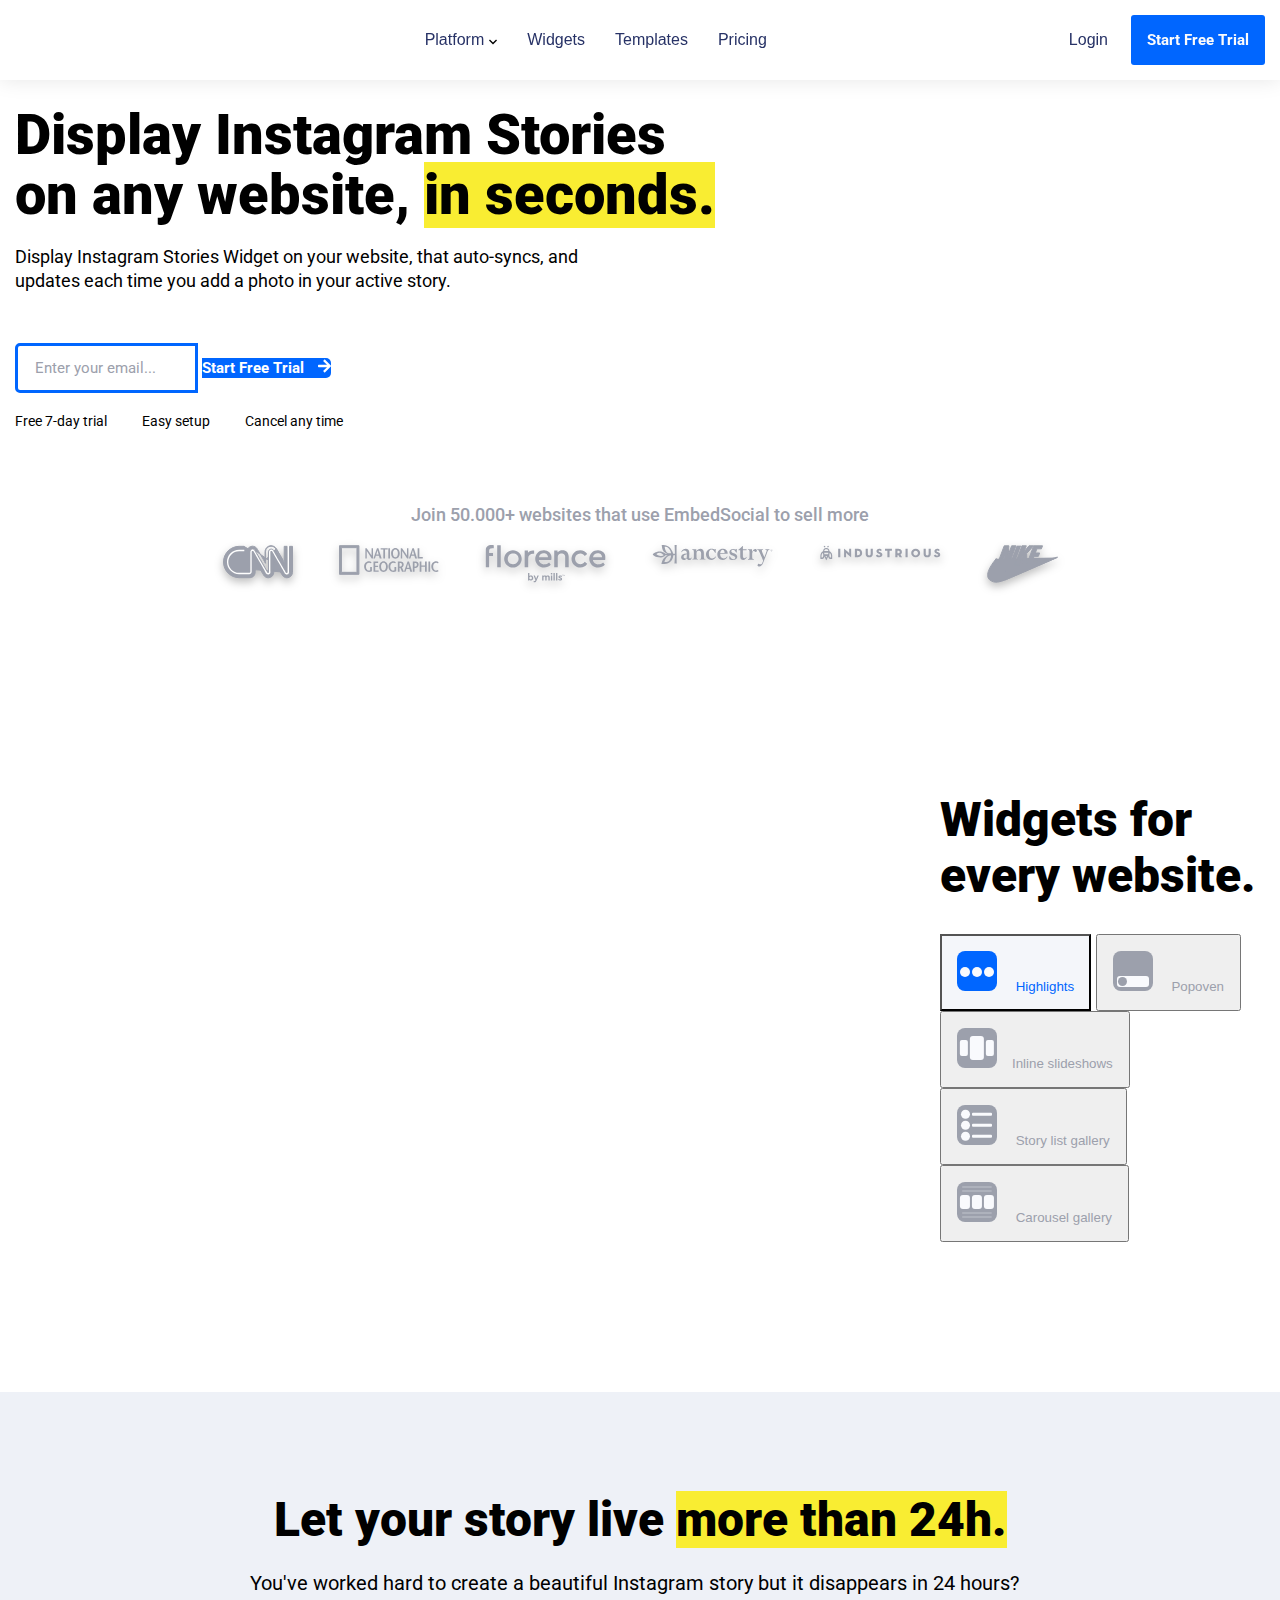
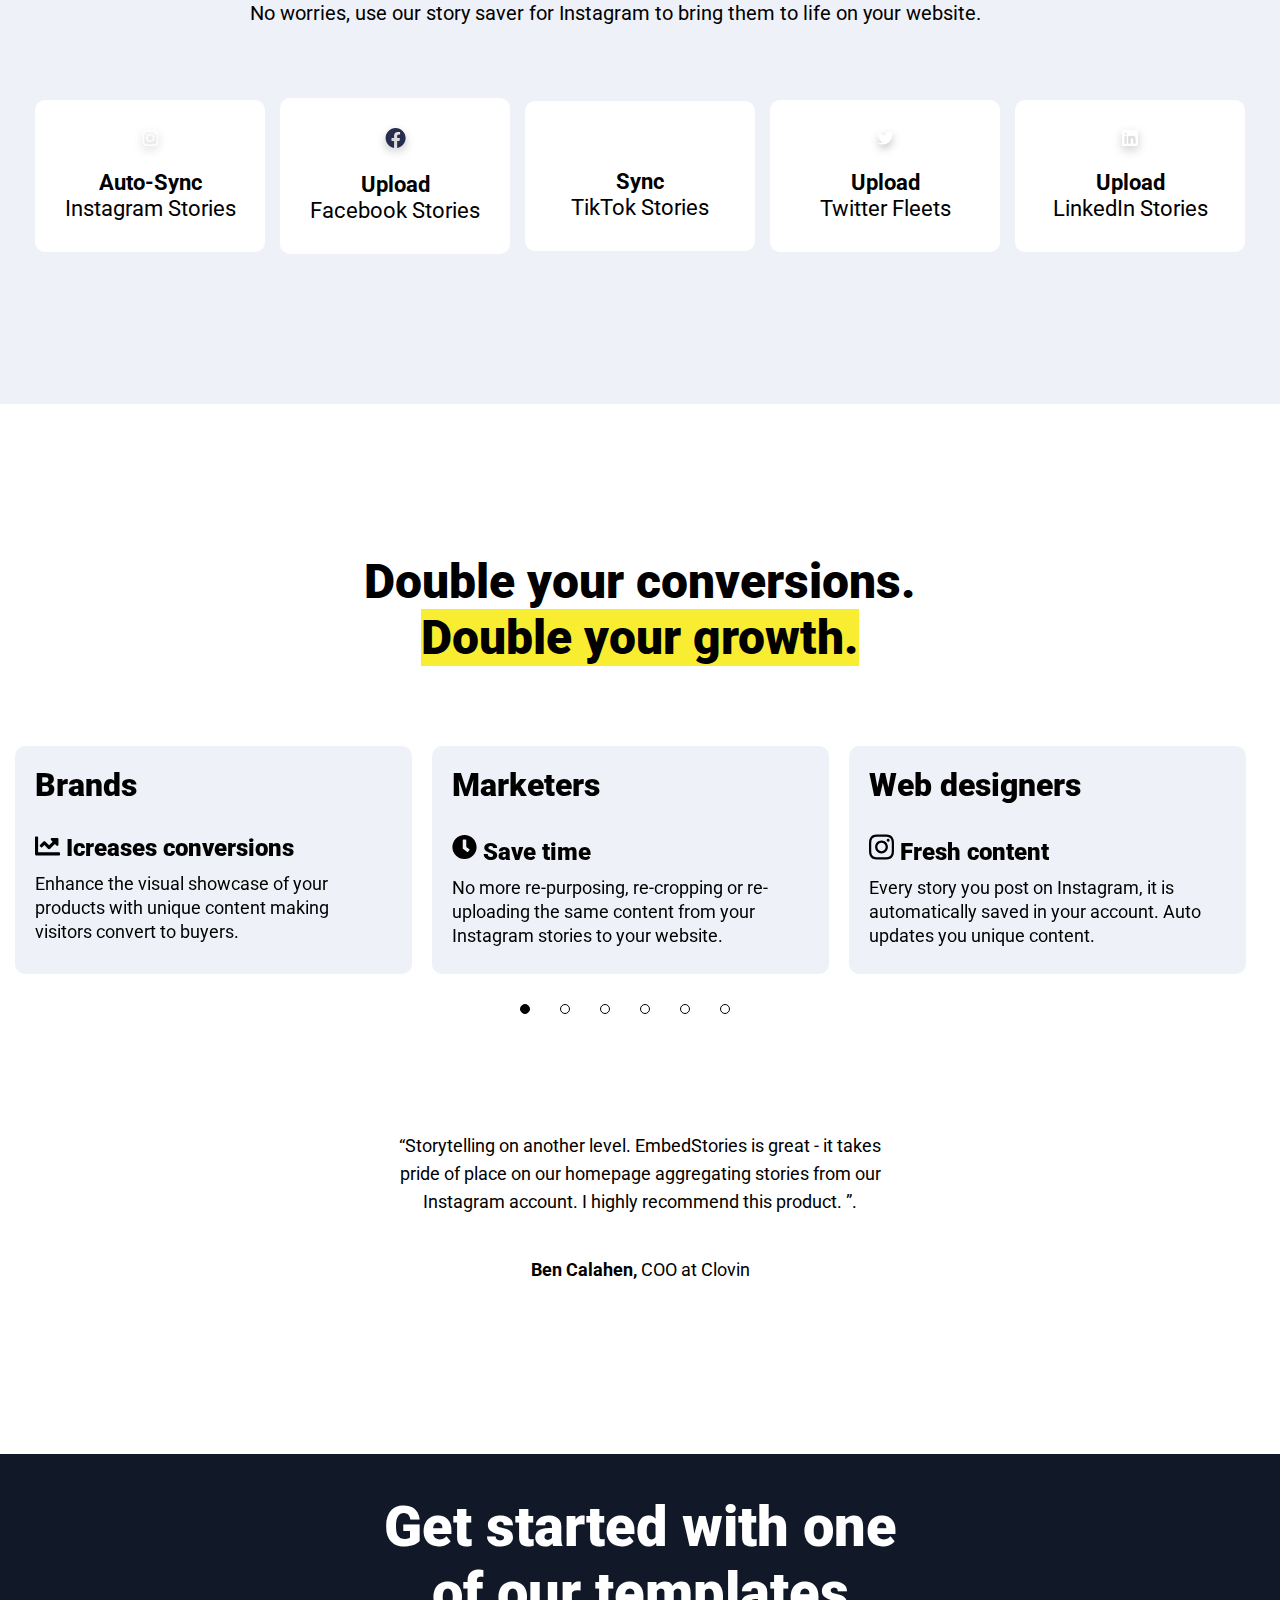
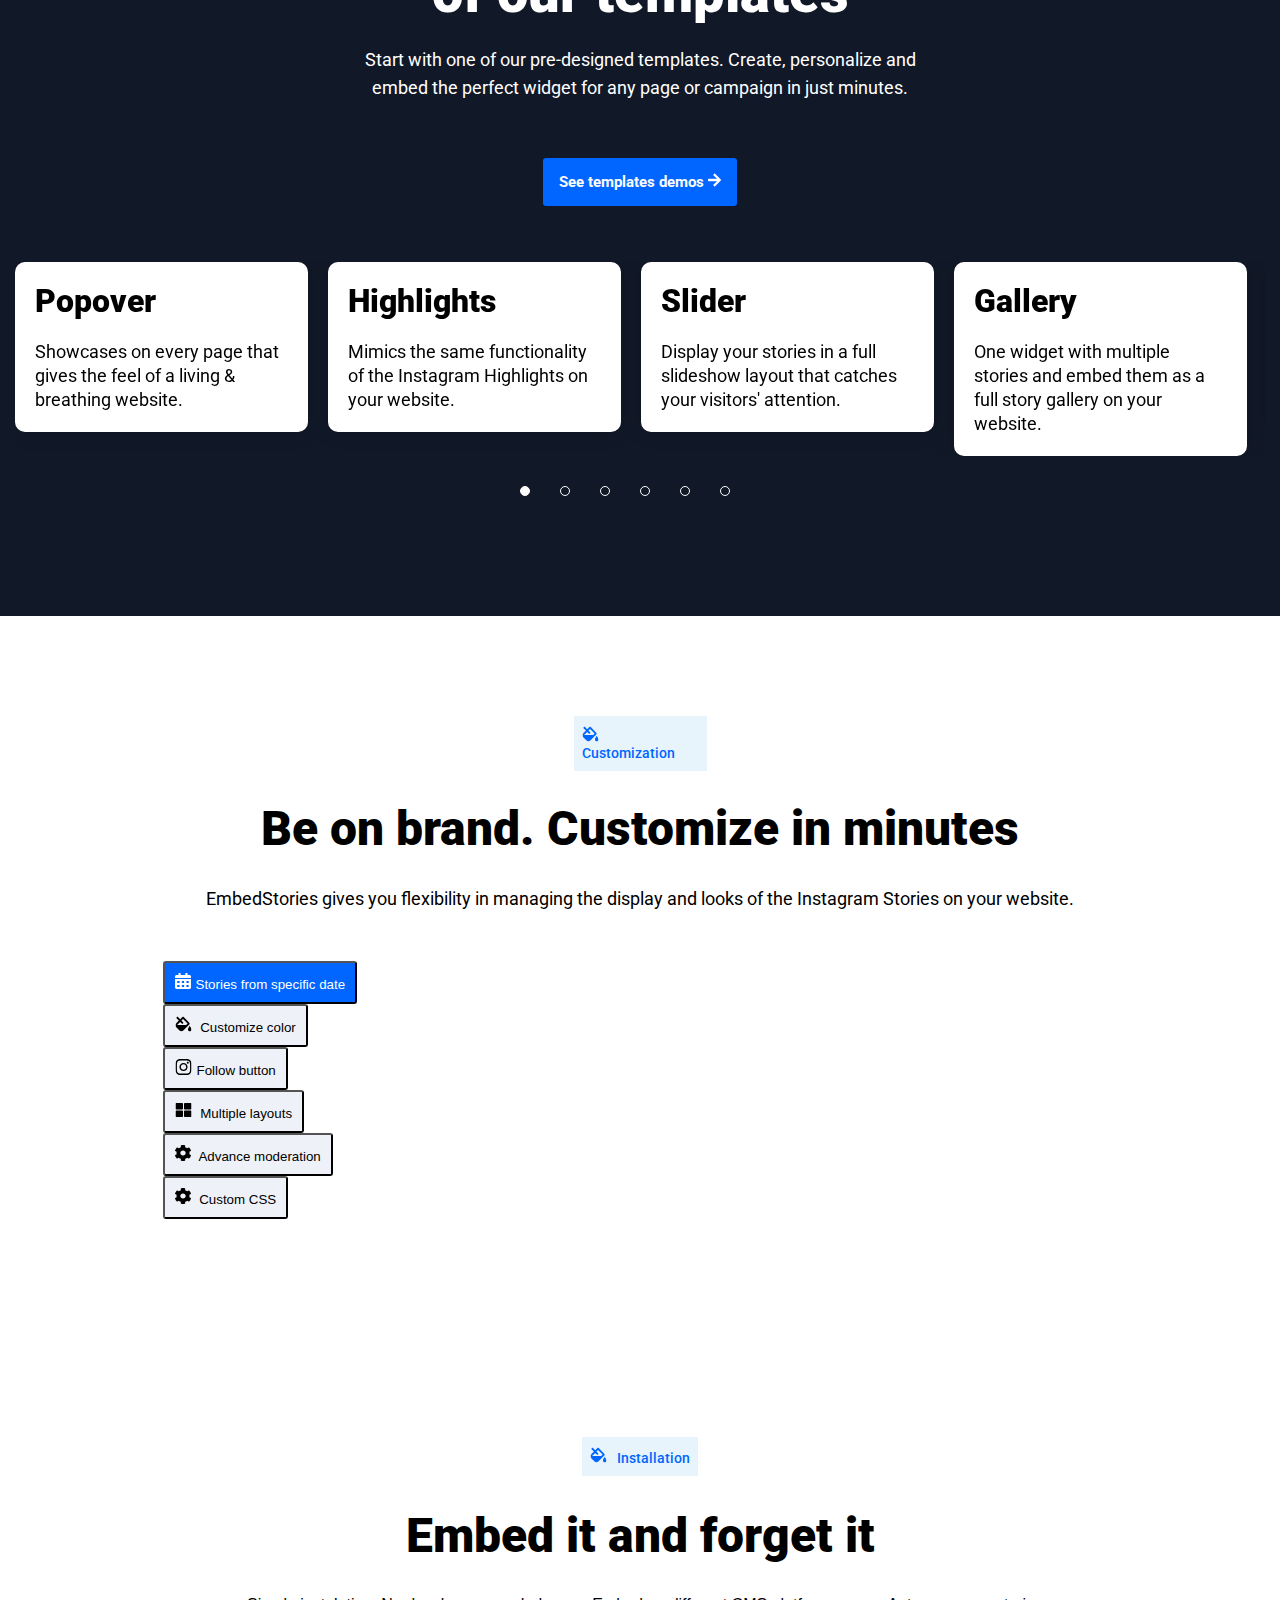
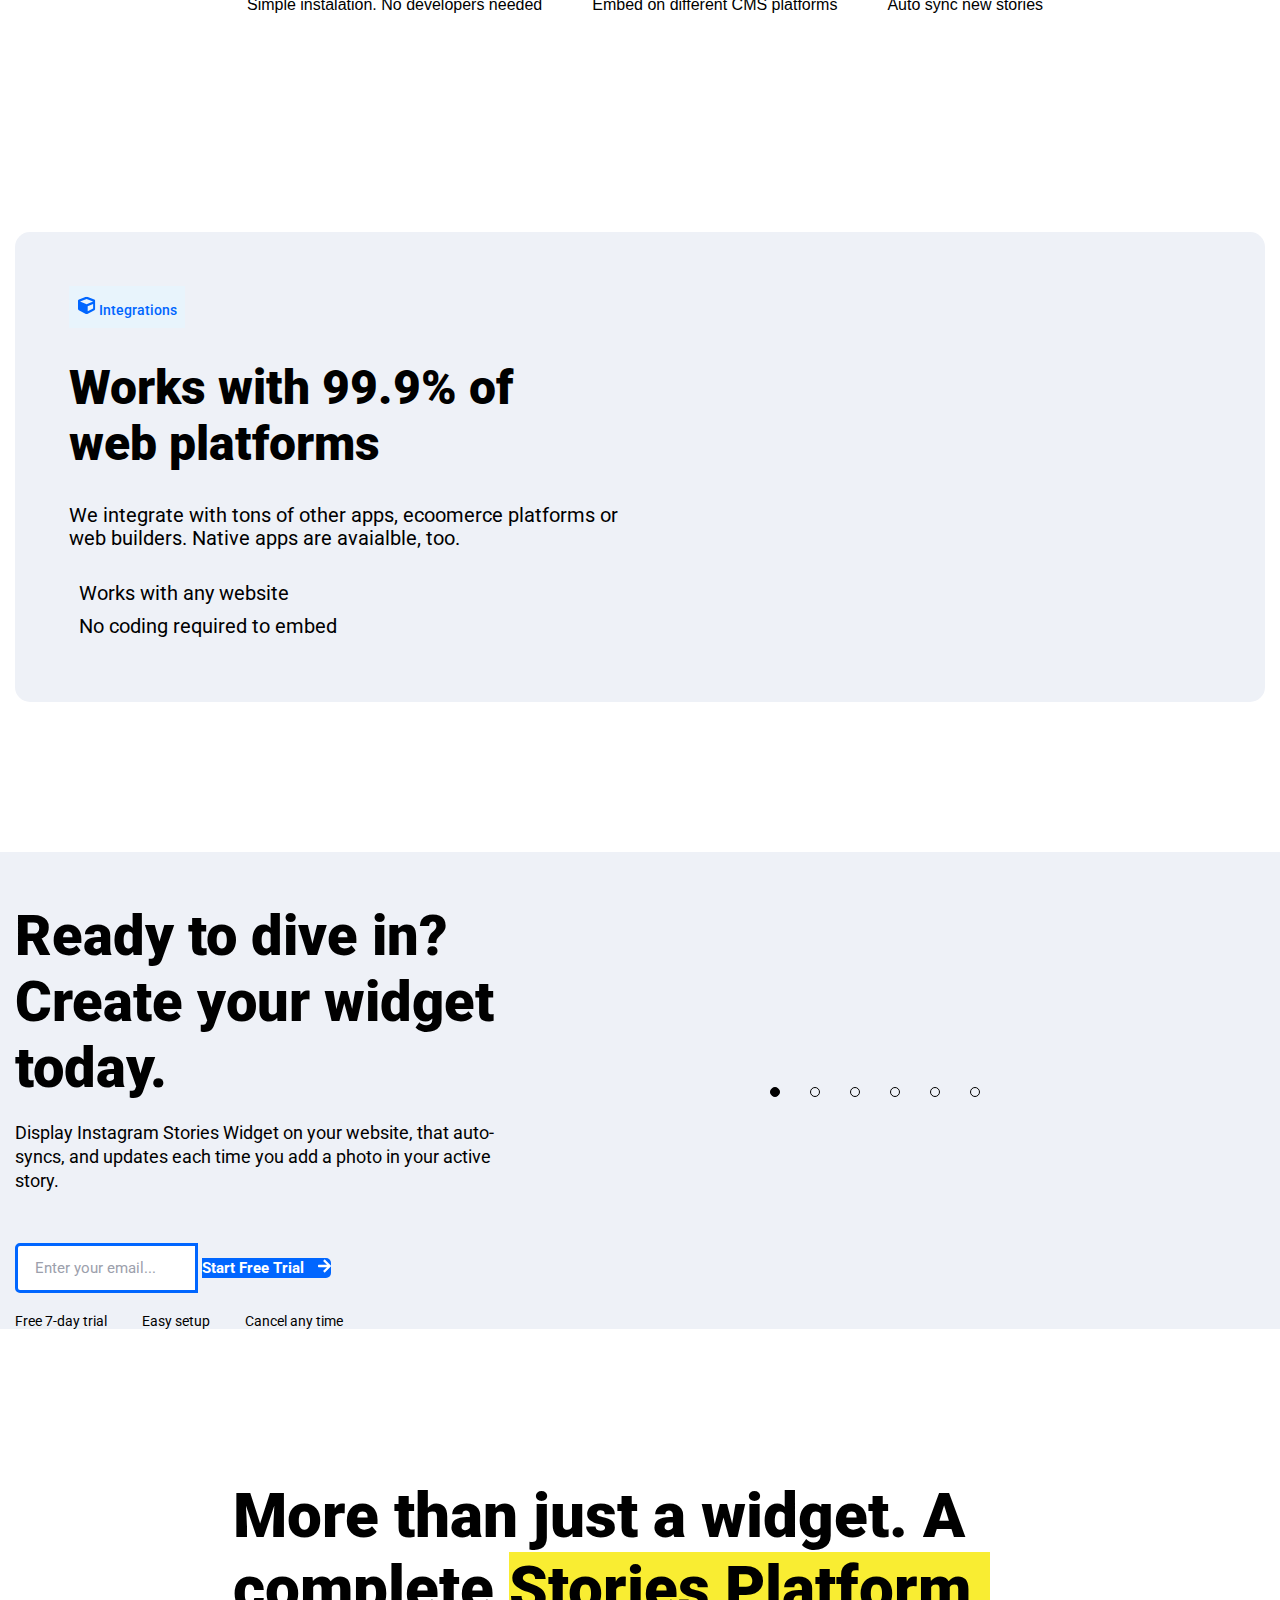
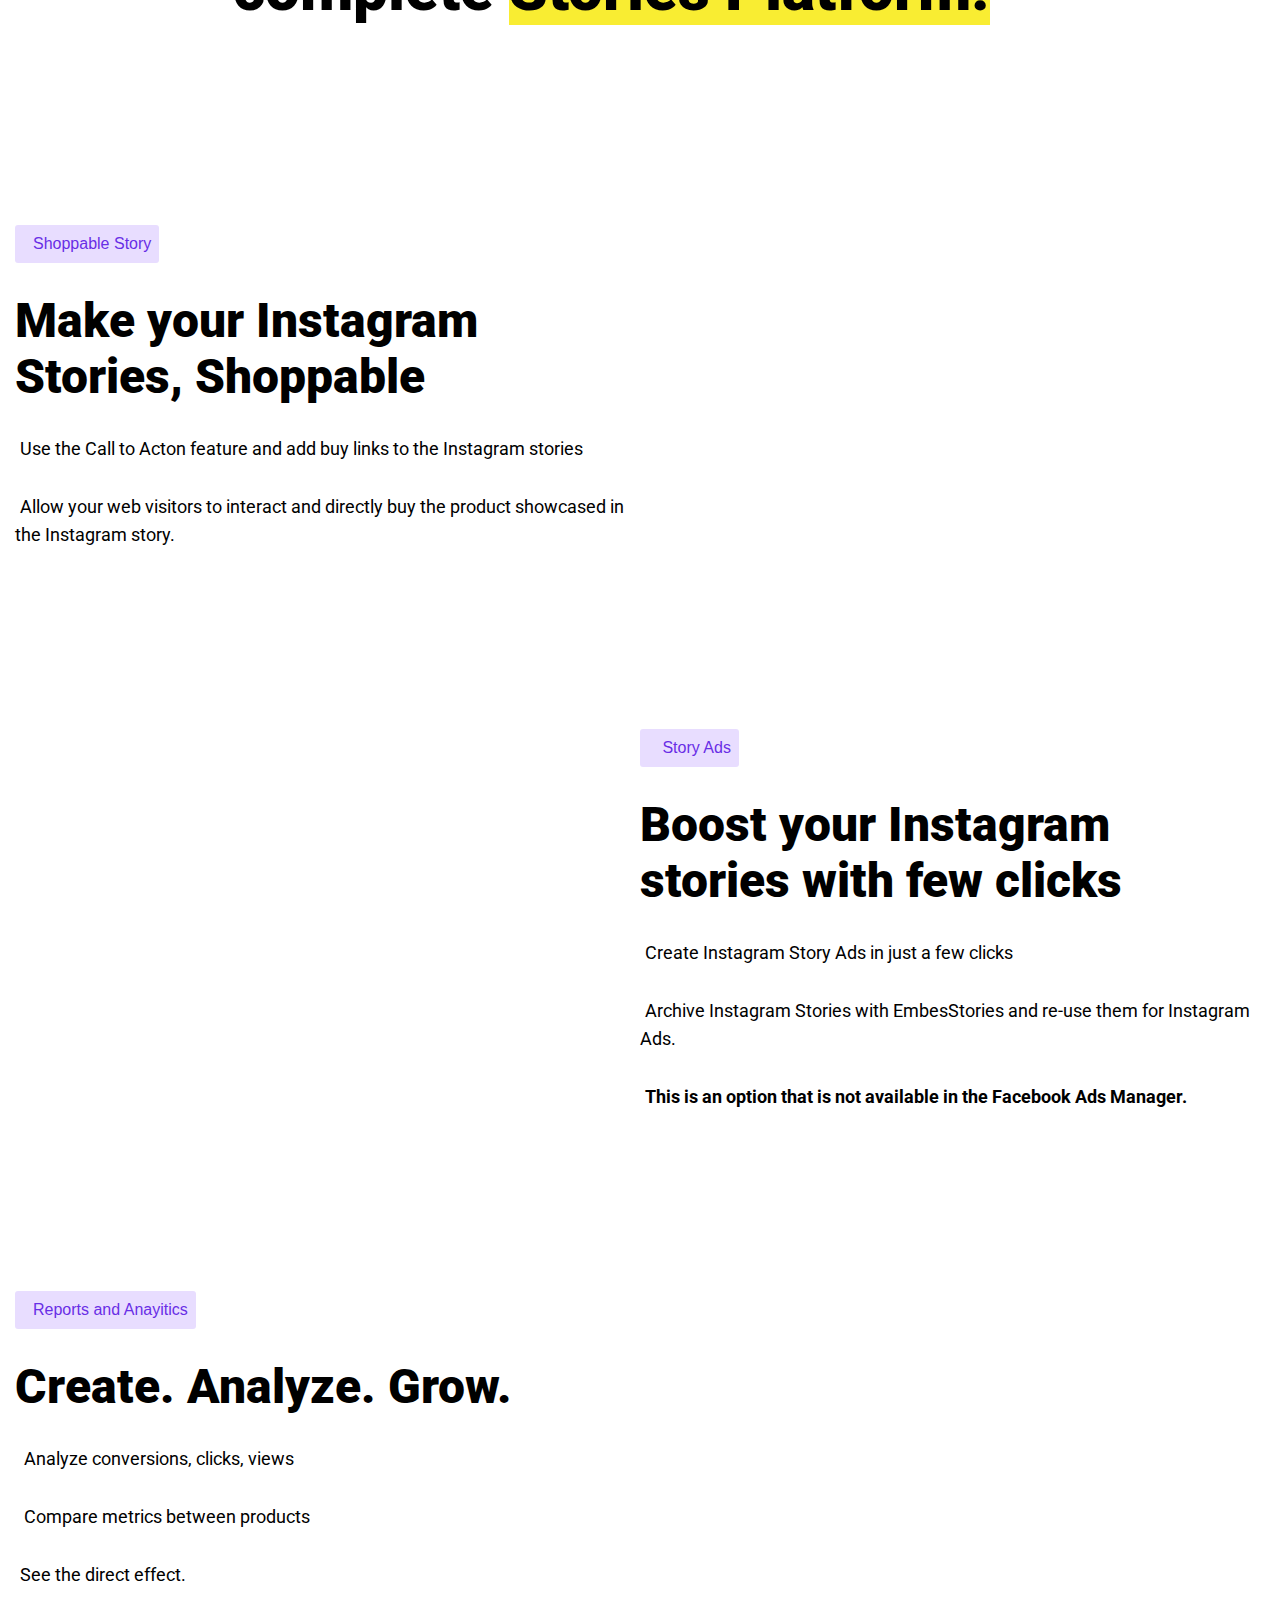
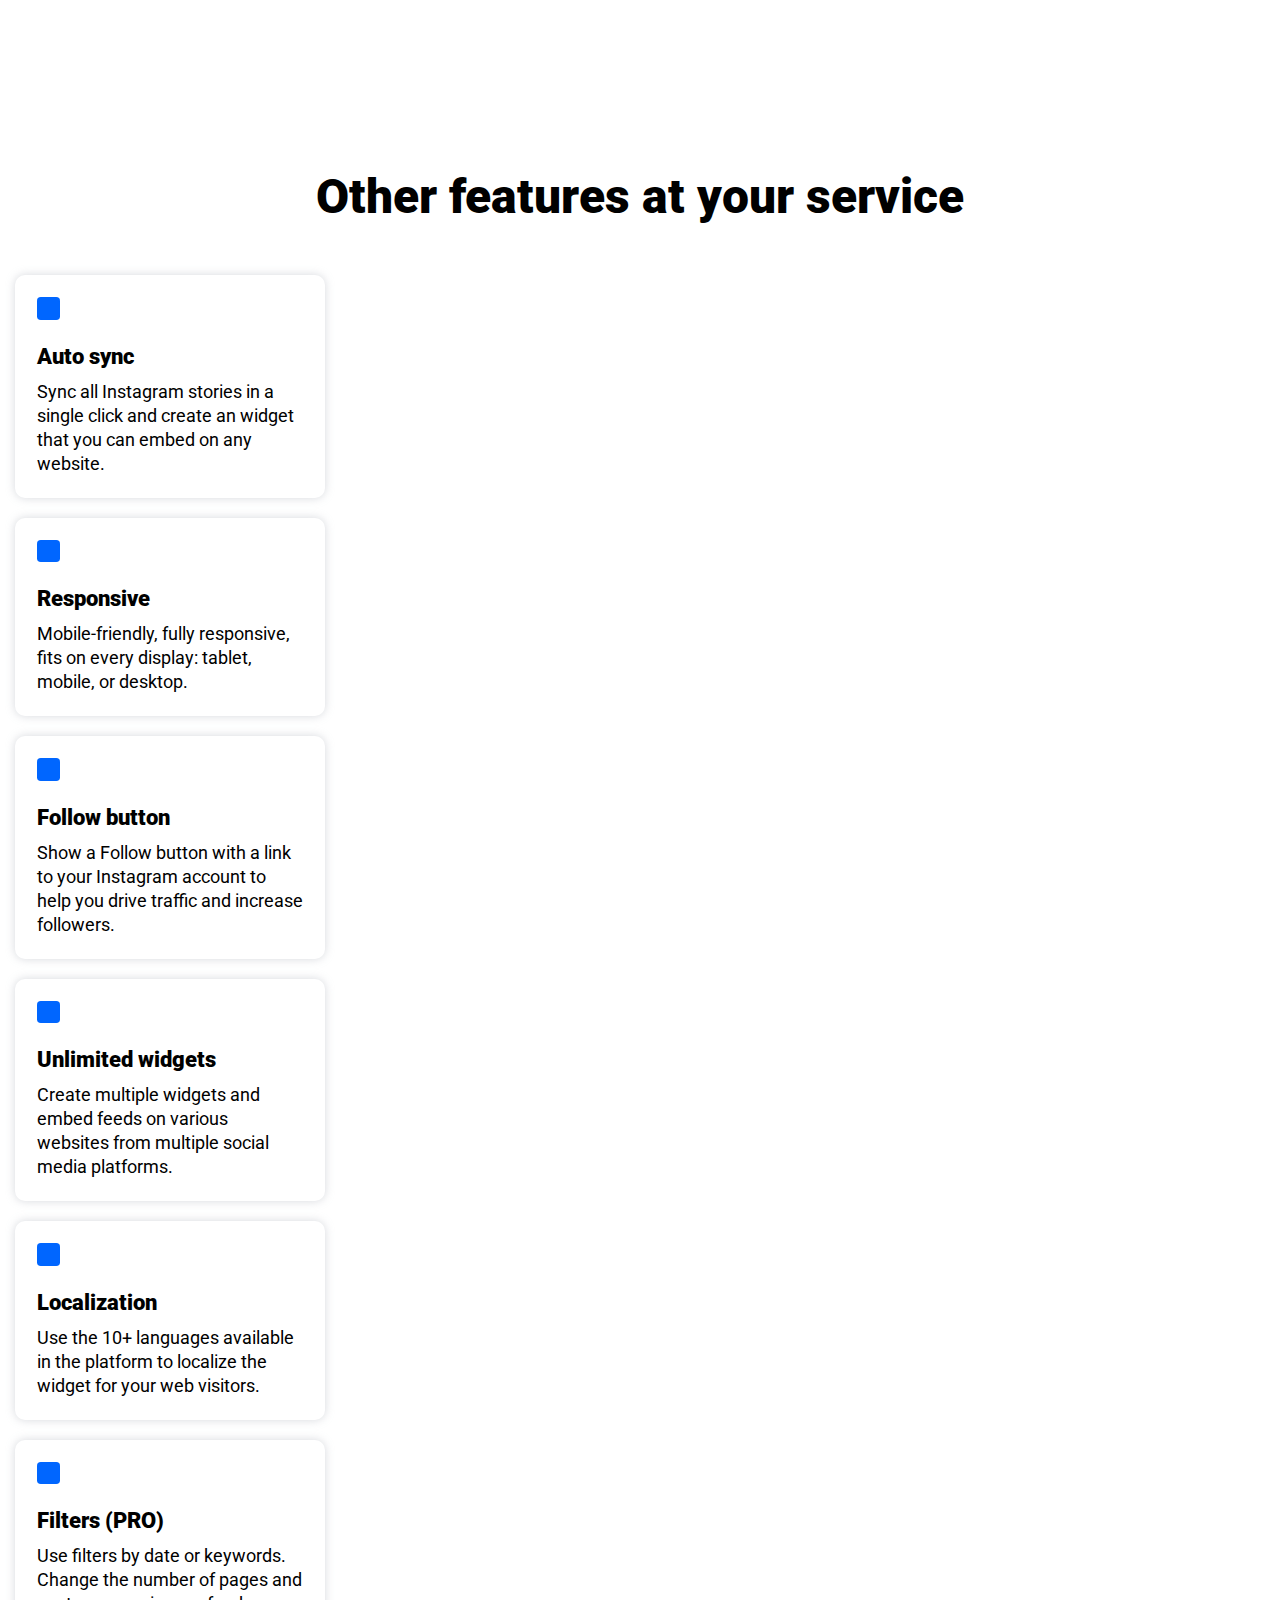
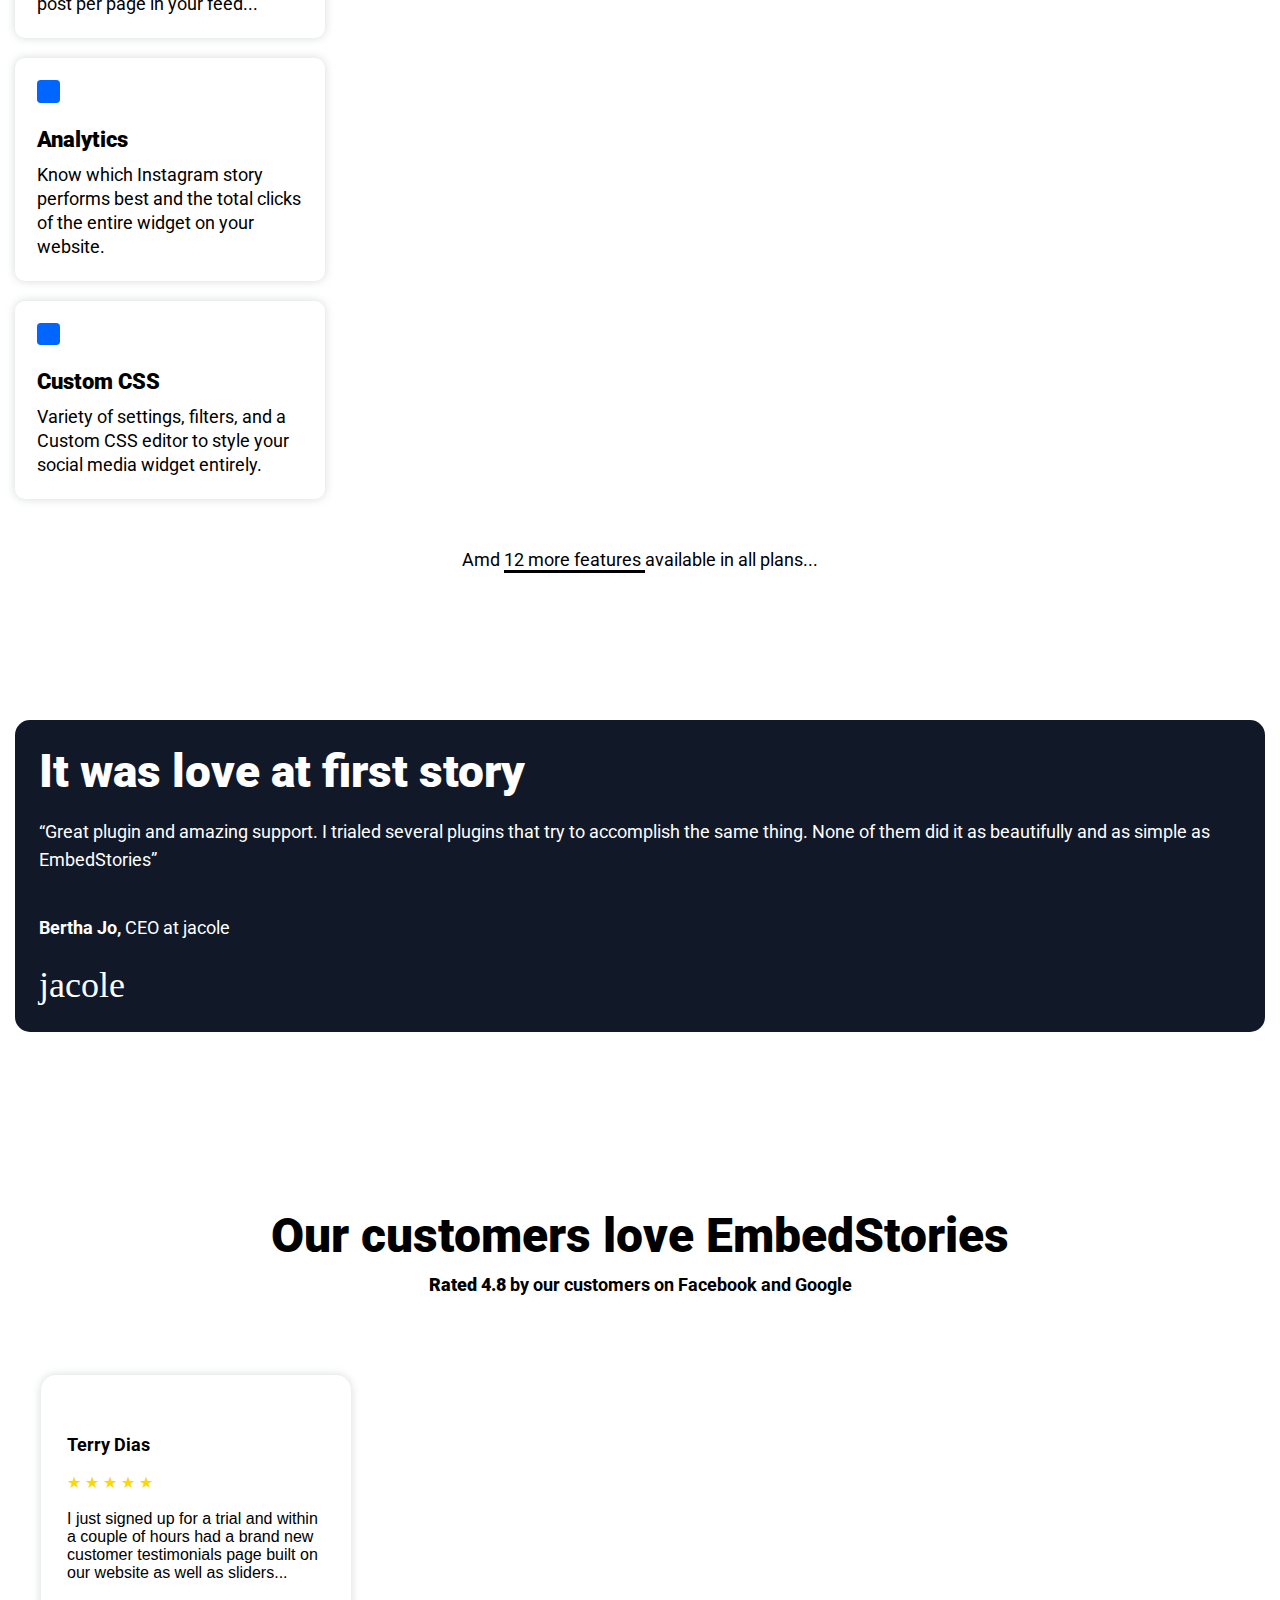
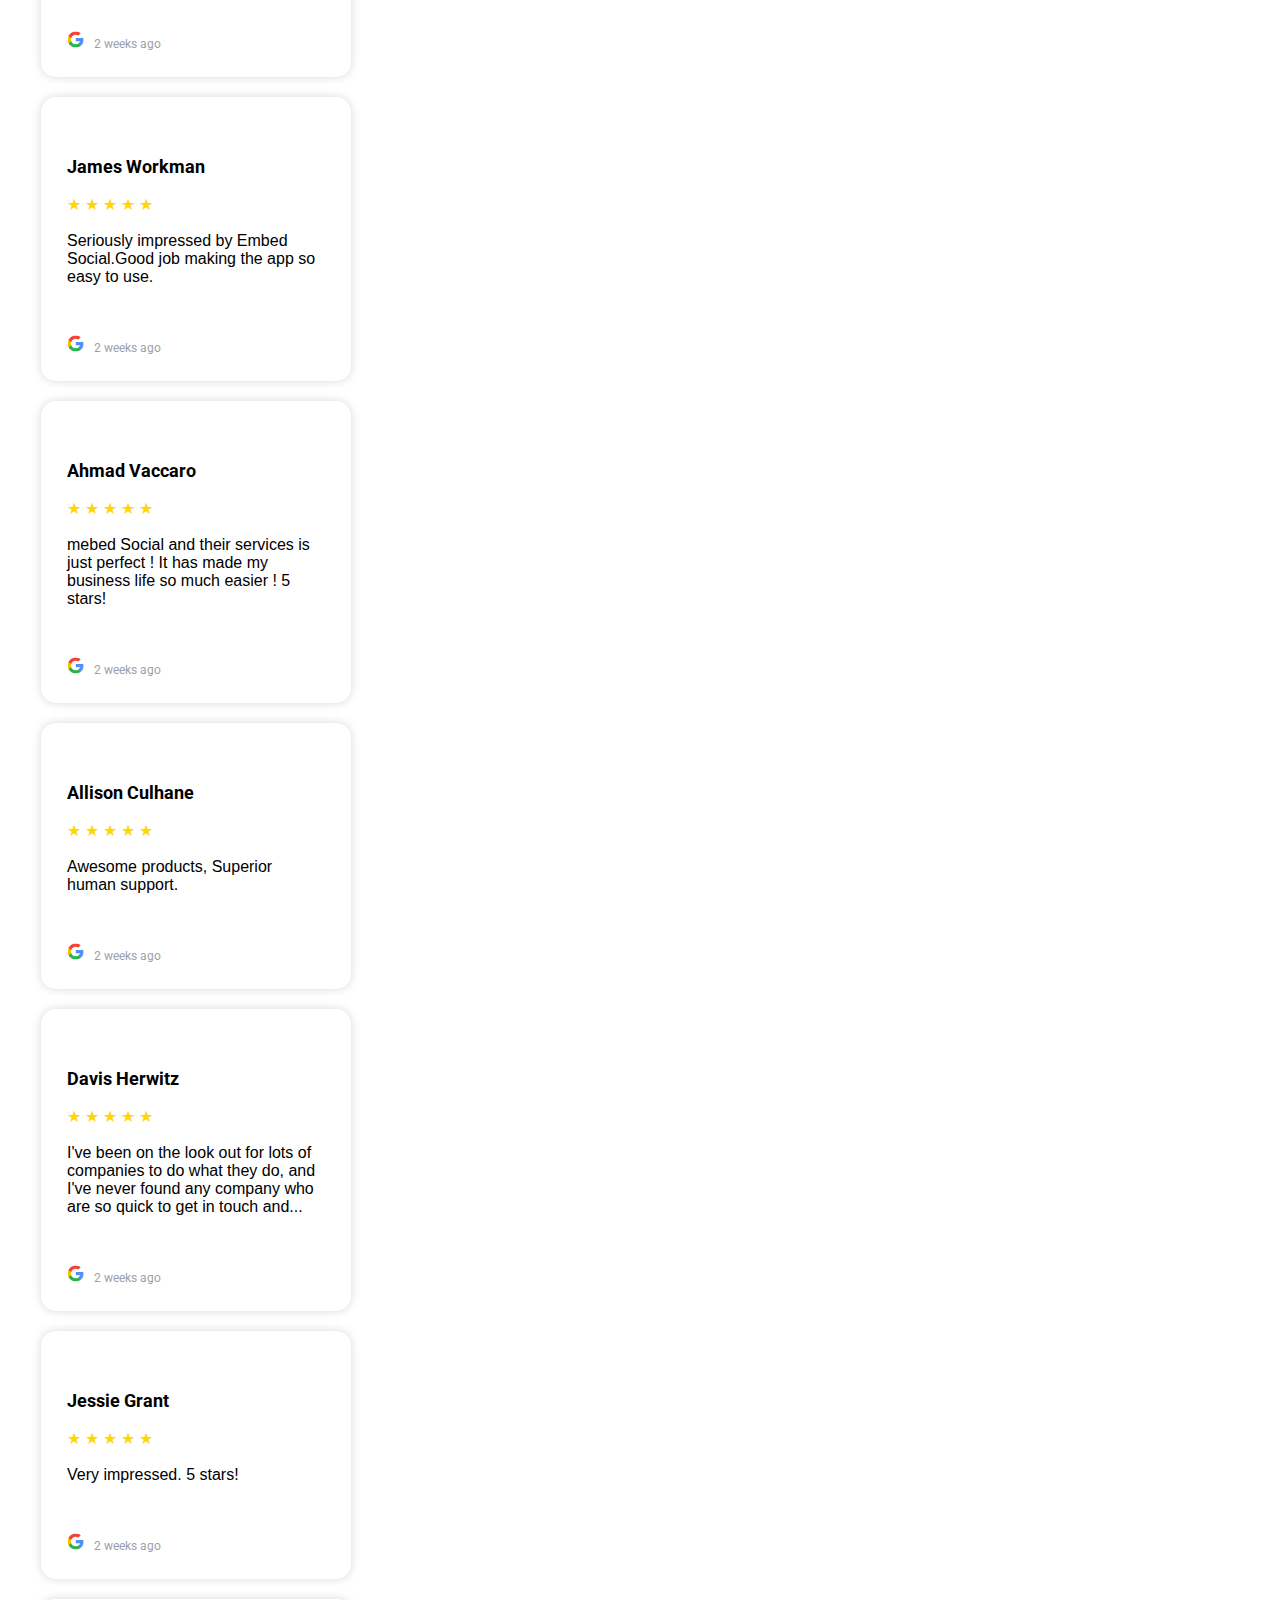
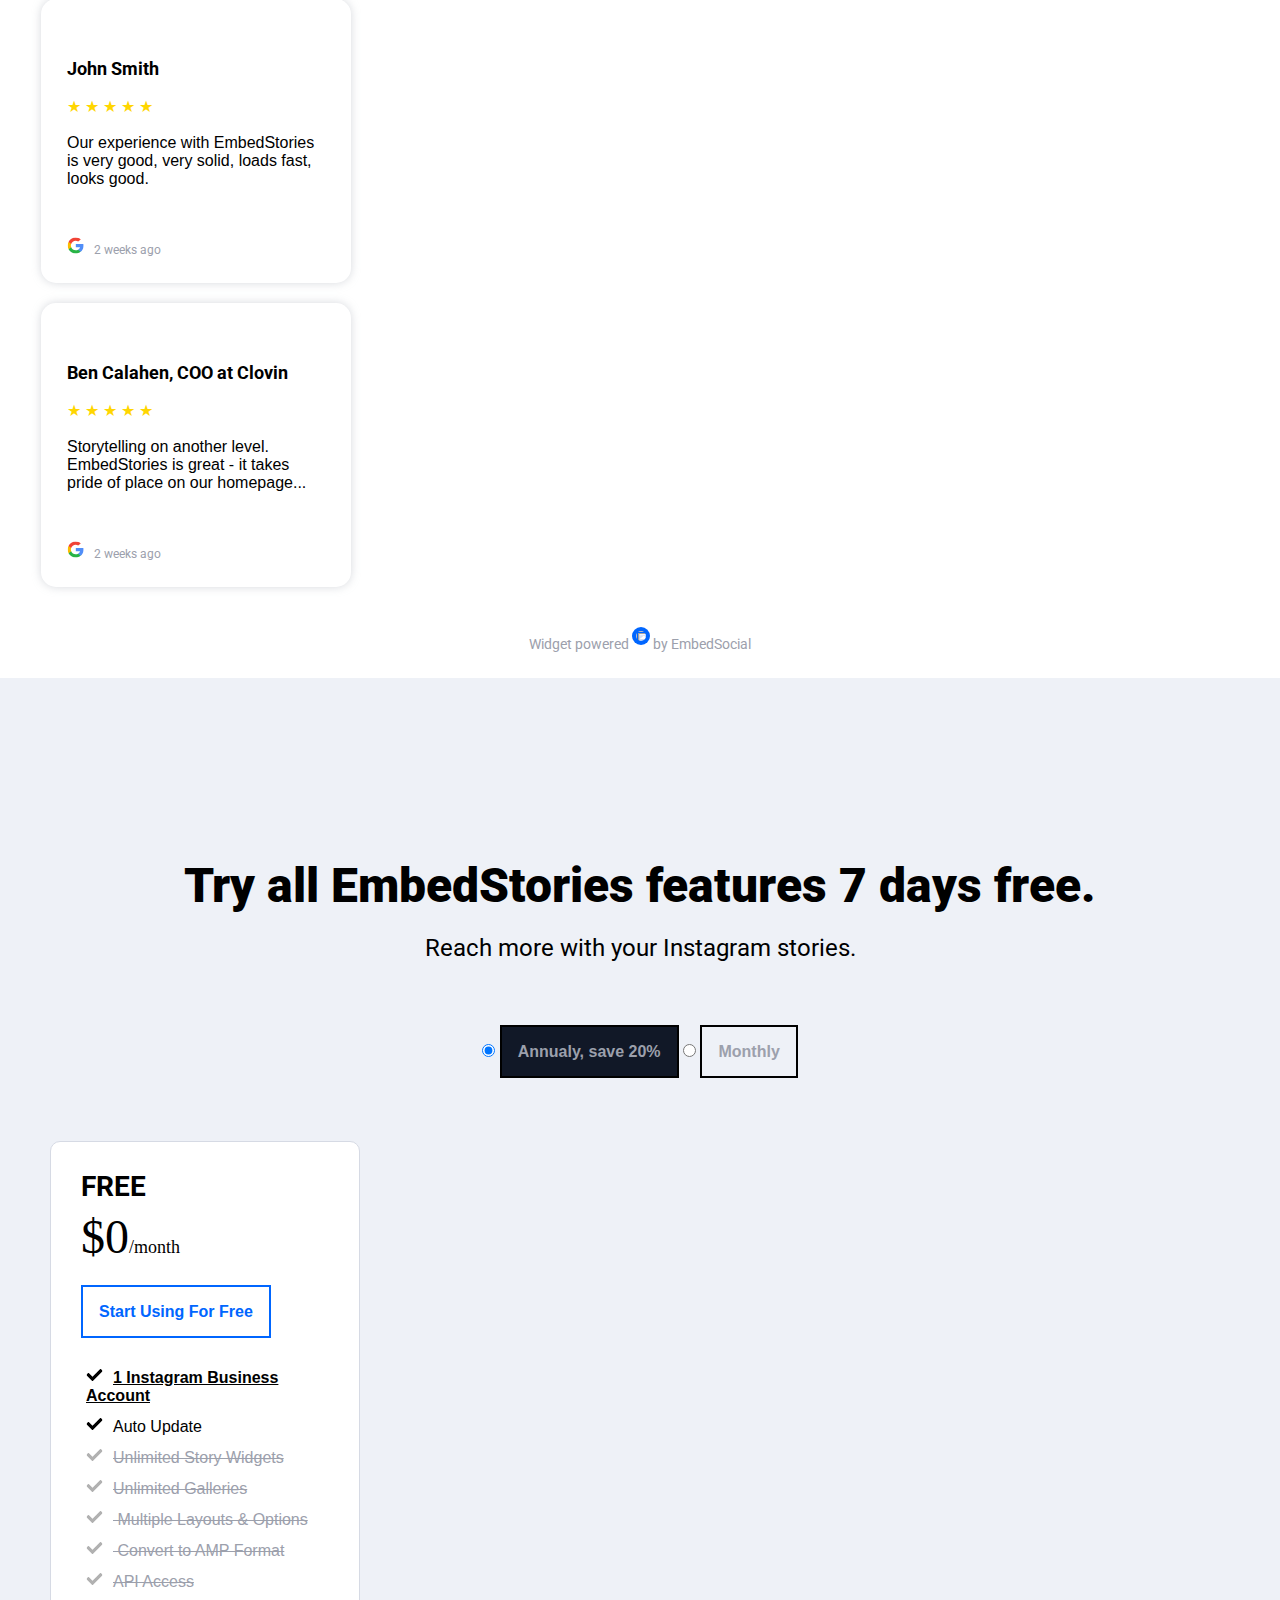
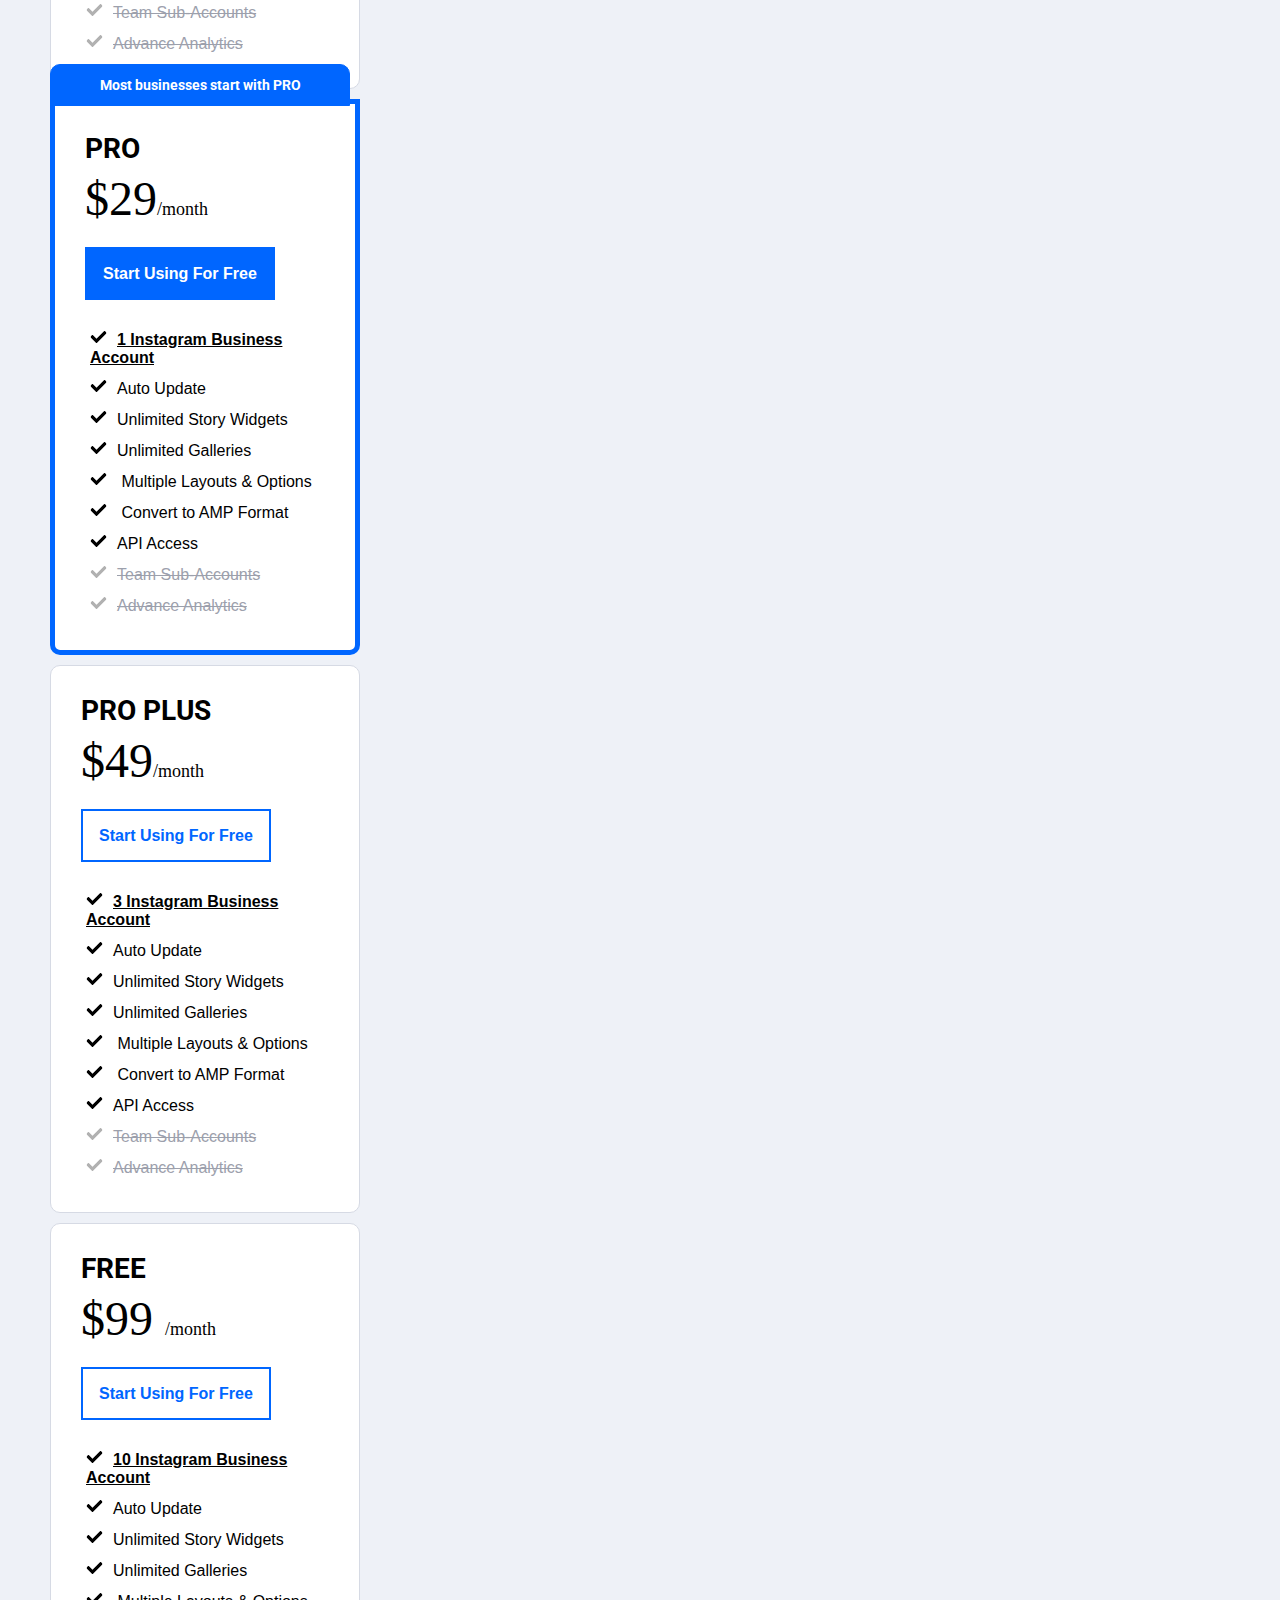
==== commit 90c2780c: "initial commit" ====
--- a/index.html
+++ b/index.html
@@ -5,424 +5,1761 @@
   <meta charset="UTF-8">
   <meta http-equiv="X-UA-Compatible" content="IE=edge">
   <meta name="viewport" content="width=device-width, initial-scale=1.0">
-  <title>Document</title>
+  <title>embedsocial</title>
   <link rel="preconnect" href="https://fonts.googleapis.com">
   <link rel="preconnect" href="https://fonts.gstatic.com" crossorigin>
-  <link
-    href="https://fonts.googleapis.com/css2?family=Josefin+Sans:wght@500;700&family=Roboto:wght@400;500&display=swap"
-    rel="stylesheet">
+  <link rel="preconnect" href="https://fonts.googleapis.com">
+  <link rel="preconnect" href="https://fonts.gstatic.com" crossorigin>
+  <link href="https://fonts.googleapis.com/css2?family=Roboto:wght@400;500;700;900&display=swap" rel="stylesheet">
+  <link href="https://fonts.googleapis.com/css2?family=Rochester&display=swap" rel="stylesheet">
+  <link rel="preconnect" href="https://fonts.googleapis.com">
+  <link rel="preconnect" href="https://fonts.gstatic.com" crossorigin>
+  <link href="https://fonts.googleapis.com/css2?family=Roboto&display=swap" rel="stylesheet">
   <link href="https://cdn.jsdelivr.net/npm/bootstrap@5.3.0-alpha3/dist/css/bootstrap.min.css" rel="stylesheet"
     integrity="sha384-KK94CHFLLe+nY2dmCWGMq91rCGa5gtU4mk92HdvYe+M/SXH301p5ILy+dN9+nJOZ" crossorigin="anonymous">
+  <link rel="stylesheet" href="css/slick.css">
   <link rel="stylesheet" href="css/style.css">
   <link rel="stylesheet" href="css/media.css">
+
+
 </head>
 
-<body>
-
-  <!-- Navbar  -->
-
-  <div class="main-wrap">
-    <div class="header-wrap">
+<div>
+
+  <!-- Navbar -->
+  <nav>
+    <div class="navbar-wrap">
       <div class="container">
-        <div class="header-content">
-          <div class="brand-logo">
-            <a href="index.html">
-              <img src="images/LOGO.svg" alt="">
-            </a>
-          </div>
-          <div class="media-btn">
-            <a href="#" class="top-search-link">
-              <svg width="16" height="17" viewBox="0 0 16 17" fill="none" xmlns="http://www.w3.org/2000/svg">
-                <path
-                  d="M15.7812 13.8344L12.6656 10.7188C12.525 10.5781 12.3344 10.5 12.1344 10.5H11.625C12.4875 9.39688 13 8.00937 13 6.5C13 2.90937 10.0906 0 6.5 0C2.90937 0 0 2.90937 0 6.5C0 10.0906 2.90937 13 6.5 13C8.00937 13 9.39688 12.4875 10.5 11.625V12.1344C10.5 12.3344 10.5781 12.525 10.7188 12.6656L13.8344 15.7812C14.1281 16.075 14.6031 16.075 14.8938 15.7812L15.7781 14.8969C16.0719 14.6031 16.0719 14.1281 15.7812 13.8344ZM6.5 10.5C4.29063 10.5 2.5 8.7125 2.5 6.5C2.5 4.29063 4.2875 2.5 6.5 2.5C8.70938 2.5 10.5 4.2875 10.5 6.5C10.5 8.70938 8.7125 10.5 6.5 10.5Z"
-                  fill="#272D4E" />
+        <div class="navbar-content">
+          <div class="logo">
+            <img src="images/logo.svg" alt="">
+          </div>
+          <div class="hamburger" id="hamburger-1">
+            <span class="line"></span>
+            <span class="line"></span>
+            <span class="line"></span>
+          </div>
+          <div class="nav-right">
+            <ul class="nav-menu-list">
+              <li><a href="#platform">Platform<svg width="8" height="6" viewBox="0 0 8 6" fill="none"
+                    xmlns="http://www.w3.org/2000/svg">
+                    <path d="M0.94 0.5L4 3.59042L7.06 0.5L8 1.45142L4 5.5L0 1.45142L0.94 0.5Z" fill="black" />
+                  </svg>
+                  <ul id="sub-menu">
+                    <li>Hello</li>
+                    <li>Hola</li>
+                    <li>Hey</li>
+                    <li>Hi</li>
+                  </ul>
+                </a></li>
+              <li><a href="#widgets">Widgets</a></li>
+              <li><a href="#templates">Templates</a></li>
+              <li><a href="#pricing">Pricing</a></li>
+            </ul>
+            <div class="nav-right-btn">
+              <a href="#">Login</a>
+              <a href="#" class="btn-primary ">Start Free Trial</a>
+            </div>
+          </div>
+        </div>
+      </div>
+    </div>
+  </nav>
+
+  <!-- Banner Section -->
+  <div class="banner-wrap">
+    <div class="container">
+      <div class="banner-content row">
+        <div class="banner-content-left col-lg-7 col-sm-12">
+          <div>
+            <div class="banner-head">
+              <h1> Display Instagram Stories on any website, <span class="text-highlighter">in seconds.</span> </h1>
+              <p>Display Instagram Stories Widget on your website, that auto-syncs, and updates each time you add a
+                photo in your active story. </p>
+            </div>
+
+            <div class="form-wrap">
+              <form>
+                <div class="input-group">
+                  <input type="text" class="form-control" placeholder=" Enter your email... "
+                    aria-describedby="basic-addon2" />
+                  <button class="input-group-text" id="basic-addon2">
+                    Start Free Trial
+                    <svg width="13" height="14" viewBox="0 0 13 14" fill="none" xmlns="http://www.w3.org/2000/svg">
+                      <path
+                        d="M5.5279 1.45996L6.1721 0.80957C6.44487 0.53418 6.88594 0.53418 7.1558 0.80957L12.7969 6.50195C13.0696 6.77734 13.0696 7.22266 12.7969 7.49512L7.1558 13.1904C6.88304 13.4658 6.44196 13.4658 6.1721 13.1904L5.5279 12.54C5.25223 12.2617 5.25804 11.8076 5.53951 11.5352L9.03616 8.17188H0.696429C0.310491 8.17188 0 7.8584 0 7.46875V6.53125C0 6.1416 0.310491 5.82813 0.696429 5.82813H9.03616L5.53951 2.46484C5.25513 2.19238 5.24933 1.73828 5.5279 1.45996Z"
+                        fill="white" />
+                    </svg>
+                  </button>
+                </div>
+              </form>
+            </div>
+            <ul class="trial-info">
+              <li>Free 7-day trial</li>
+              <li>Easy setup</li>
+              <li>Cancel any time</li>
+            </ul>
+          </div>
+        </div>
+        <div class="banner-content-right col-lg-5 col-sm-12">
+          <div class="right-img">
+            <img src="images/banner-right.png" alt="">
+          </div>
+        </div>
+      </div>
+
+      <div class="sell-more">
+        <h3> Join 50.000+ websites that use EmbedSocial to sell more </h3>
+        <ul class="sell-more-logo">
+          <li> <svg width="70" height="34" viewBox="0 0 70 34" fill="none" xmlns="http://www.w3.org/2000/svg">
+              <path
+                d="M32.0146 5.44137L32.015 5.44212C32.0656 5.52922 35.1257 10.8177 38.3644 16.4159L37.9435 16.6594L38.3644 16.416C41.4465 21.7439 44.6333 27.2521 44.7091 27.383C44.7788 27.5017 44.9282 27.5905 45.0843 27.5905C45.3275 27.5905 45.5283 27.3911 45.5283 27.1442V6.85583C45.5283 5.32555 46.7692 4.07858 48.2994 4.07858C49.278 4.07858 50.192 4.59778 50.6837 5.44072C50.6839 5.44098 50.684 5.44124 50.6842 5.44151L50.2522 5.6933C50.3024 5.77866 53.2756 10.9216 56.4621 16.4332L56.597 16.6666C58.7009 20.3062 60.8539 24.03 62.0311 26.0663C62.5839 27.0224 62.9216 27.6065 62.938 27.635L32.0146 5.44137ZM32.0146 5.44137C31.5227 4.59811 30.6086 4.07858 29.6296 4.07858C28.1001 4.07858 26.8585 5.32546 26.8585 6.85583V26.7301C26.8585 26.8421 26.7995 27.0059 26.6679 27.1465C26.5408 27.2824 26.3847 27.3556 26.2316 27.3556H16.126C10.4376 27.3556 5.80695 22.7154 5.80695 17.0102C5.80695 11.305 10.4376 6.66484 16.126 6.66484H20.8143M32.0146 5.44137L20.8143 6.66484M20.8143 6.66484V9.65776V6.66484ZM53.2543 3.64483C53.4504 3.98092 58.5664 12.8076 60.2053 15.6352L53.2543 3.64483ZM53.2543 3.64483C52.2007 1.8394 50.2028 0.69873 48.0764 0.69873C44.7456 0.69873 42.0445 3.4076 42.0445 6.74625V15.5007L53.2543 3.64483ZM63.7451 27.5905C63.5892 27.5905 63.4399 27.5019 63.3701 27.3834L22.3118 23.8627C22.9485 23.8615 23.3857 23.3533 23.3837 22.7701H23.8837V22.7696V6.74625C23.8837 3.68249 26.3622 1.19873 29.4156 1.19873C31.367 1.19873 33.199 2.24733 34.1616 3.89684L34.1618 3.89712C34.2782 4.0963 36.1401 7.30813 37.9741 10.4723L40.4806 14.7966L41.3013 16.2127L41.5308 16.6086L41.5912 16.7129L41.6066 16.7396L41.6106 16.7463L41.6115 16.748L41.6118 16.7485C41.6118 16.7485 41.6119 16.7486 42.0445 16.4979L41.6119 16.7486L42.5445 18.3578V16.4979V6.74625C42.5445 3.68249 45.023 1.19873 48.0764 1.19873C50.0277 1.19873 51.8598 2.24733 52.8224 3.89684L52.8224 3.89689C52.9388 4.09623 54.8008 7.30827 56.6348 10.4723L59.1413 14.7966L59.9621 16.2127L60.1916 16.6087L60.252 16.7129L60.2674 16.7396L60.2713 16.7463L60.2723 16.748L60.2726 16.7485C60.2726 16.7486 60.2727 16.7486 60.7053 16.4979L60.2727 16.7486L61.2053 18.3577V16.4979V1.34066H64.1885V27.1442C64.1885 27.3915 63.9879 27.5905 63.7451 27.5905Z"
+                fill="#9CA0AC" stroke="#9CA0AC" />
+              <path
+                d="M20.8142 1.34033H16.1309C7.49946 1.34033 0.5 8.35455 0.5 17.0099C0.5 25.6656 7.49948 32.68 16.1309 32.68H26.3333H26.3336C28.1691 32.681 29.6177 32.144 30.6058 31.1678C31.5924 30.1929 32.1809 28.7196 32.1784 26.7257V26.7251V17.5021V15.6423L33.111 17.2514L32.6784 17.5021C33.111 17.2514 33.111 17.2515 33.1111 17.2515L33.1113 17.252L33.1123 17.2537L33.1163 17.2605L33.1319 17.2874L33.1927 17.3923L33.4237 17.7909L34.2496 19.2158L36.7682 23.561C38.6088 26.7364 40.4707 29.9481 40.5613 30.103L40.5615 30.1034C41.5241 31.7527 43.3562 32.8013 45.3075 32.8013C48.3612 32.8013 50.8392 30.3176 50.8392 27.254V17.5021V15.6423L51.7718 17.2514L51.3392 17.5021C51.7718 17.2514 51.7718 17.2515 51.7719 17.2516L51.7721 17.252L51.7731 17.2537L51.777 17.2604L51.7925 17.2871L51.8529 17.3914L52.0824 17.7873L52.9031 19.2034L55.4096 23.5279C57.2435 26.6918 59.1055 29.9038 59.222 30.1034C60.1849 31.7527 62.017 32.8013 63.9683 32.8013C67.0217 32.8013 69.5 30.3175 69.5 27.254V1.34033H66.5165V27.1442C66.5165 28.6748 65.2755 29.9214 63.7453 29.9214C62.7664 29.9214 61.8523 29.4019 61.3604 28.559L61.3599 28.5582C61.3092 28.471 58.2512 23.1821 55.0152 17.584C53.6979 15.3058 52.3618 12.9945 51.2577 11.0847L50.7043 10.1274L49.2517 7.61479L48.8343 6.89315L48.7196 6.69495L48.688 6.64031L48.679 6.62482L48.6764 6.62036L48.6756 6.619L48.6744 6.61708C48.6056 6.49893 48.4559 6.40952 48.2994 6.40952C48.0565 6.40952 47.856 6.60864 47.856 6.85551V27.1442C47.856 28.6749 46.6143 29.9214 45.0845 29.9214C44.1054 29.9214 43.1921 29.4018 42.6998 28.5593L42.6991 28.5582C42.6485 28.4711 39.5885 23.1826 36.3498 17.584M20.8142 1.34033L36.3498 17.584M20.8142 1.34033V4.33355H16.1262C9.15125 4.33355 3.47916 10.0209 3.47916 17.0099C3.47916 23.9995 9.15125 29.6865 16.1262 29.6865H26.2319C27.8158 29.6865 29.1862 28.3143 29.1862 26.73V6.85551C29.1862 6.60864 29.3867 6.40952 29.6296 6.40952C29.7854 6.40952 29.935 6.49835 30.0048 6.61733M20.8142 1.34033L30.0048 6.61733M36.3498 17.584C35.2288 15.6465 34.0942 13.6853 33.1004 11.9676C31.3532 8.94774 30.0415 6.68044 30.0048 6.61733M36.3498 17.584L30.0048 6.61733"
+                fill="#9CA0AC" stroke="#9CA0AC" />
+              <path
+                d="M3.97928 17.0104C3.97928 23.7247 9.42835 29.187 16.1261 29.187H26.2317C27.5391 29.187 28.6863 28.0391 28.6863 26.7302V6.856C28.6863 6.33433 29.1093 5.91 29.6297 5.91C29.9582 5.91 30.2748 6.08865 30.4367 6.36551C30.487 6.45265 33.6876 11.9846 36.7827 17.3342C40.0217 22.9329 43.081 28.2206 43.1316 28.3075C43.5331 28.995 44.2811 29.4216 45.0844 29.4216C46.3371 29.4216 47.3561 28.4002 47.3561 27.1444V6.856C47.3561 6.33433 47.7791 5.91 48.2995 5.91C48.628 5.91 48.9449 6.08865 49.1066 6.36551C49.1586 6.45469 52.3557 11.9855 55.4481 17.3339C58.6845 22.9326 61.7418 28.2206 61.7924 28.3075C62.1936 28.995 62.9419 29.4216 63.7452 29.4216C64.9979 29.4216 66.0166 28.4002 66.0166 27.1444V0.84082H64.6886V27.1444C64.6886 27.6663 64.2656 28.0907 63.7452 28.0907C63.4166 28.0907 63.1 27.912 62.9381 27.6351C62.8864 27.546 59.689 22.0154 56.5971 16.6668C53.3602 11.0678 50.3032 5.78003 50.2523 5.69347C49.8511 5.00569 49.1028 4.57874 48.2995 4.57874C47.0468 4.57874 46.0281 5.6005 46.0281 6.856V27.1444C46.0281 27.6663 45.6048 28.0907 45.0844 28.0907C44.7558 28.0907 44.4392 27.912 44.2773 27.6351C44.227 27.5483 41.0264 22.0163 37.9314 16.6665C34.6924 11.0678 31.6331 5.78003 31.5825 5.69347C31.1813 5.00569 30.433 4.57874 29.6297 4.57874C28.3772 4.57874 27.3585 5.6005 27.3585 6.856V26.7302C27.3585 27.251 26.8663 27.8558 26.2317 27.8558H16.1261C10.1604 27.8558 5.30702 22.9906 5.30702 17.0104C5.30702 11.0302 10.1604 6.16501 16.1261 6.16501H21.3141V4.83375H16.1261C9.42835 4.83375 3.97928 10.2961 3.97928 17.0104Z"
+                fill="white" />
+            </svg></li>
+          <li> <svg width="100" height="30" viewBox="0 0 100 30" fill="none" xmlns="http://www.w3.org/2000/svg">
+              <path
+                d="M17.4628 27.3375H17.9628V26.8375V3.16417V2.66417H17.4628H2.94221H2.44221V3.16417V26.8375V27.3375H2.94221H17.4628ZM19.9156 29.322H0.5V0.677734H19.9156V29.322Z"
+                fill="#9CA0AC" stroke="#9CA0AC" />
+              <mask id="path-2-inside-1_971_437" fill="white">
+                <path
+                  d="M32.5819 10.5131H32.5533C30.9246 7.86037 29.2804 5.51715 27.6221 3.15836H26.3568V13.4764H27.7533V6.07645H27.7674C29.4121 8.74479 31.0553 11.1036 32.7141 13.4764H33.9794V3.15836H32.5819V10.5131ZM42.6628 13.4764L39.4186 3.15836H37.9648L34.4442 13.4764H35.9568L36.8447 10.6609H39.9131L40.7136 13.4764H42.6628ZM37.295 9.39253C37.7025 8.03625 38.1101 6.78549 38.4734 5.19152H38.503C38.9106 6.78499 39.2739 8.03625 39.6523 9.39253H37.295ZM44.3061 13.4764H46.0518V4.54429H48.7287V3.15836H41.6302V4.54429H44.3066V13.4764H44.3061ZM51.0262 3.15836H49.2955V13.4764H51.0262V3.15836ZM56.4096 13.6523C59.0719 13.6523 60.7302 11.2503 60.7302 8.16941C60.7302 5.28047 58.8965 2.98047 56.4096 2.98047C53.9216 2.98047 52.088 5.28047 52.088 8.16941C52.088 11.2508 53.7463 13.6523 56.4096 13.6523ZM56.4096 4.45534C58.1407 4.45534 58.8674 6.26791 58.8674 8.16992C58.8674 10.1448 58.2282 12.179 56.4096 12.179C54.591 12.179 53.9513 10.1453 53.9513 8.16992C53.9513 6.26791 54.6784 4.45534 56.4096 4.45534ZM63.187 6.07645H63.203C64.8463 8.74479 66.4895 11.1036 68.1483 13.4764H69.4136V3.15836H68.0171V10.5131H67.988C66.3593 7.86037 64.7151 5.51715 63.0568 3.15836H61.7915V13.4764H63.187V6.07645ZM72.2779 10.6609H75.3483L76.1483 13.4764H78.097L74.8538 3.15836H73.399L69.8779 13.4764H71.3925L72.2779 10.6609ZM73.9091 5.19152H73.9377C74.3442 6.78499 74.7081 8.03625 75.0875 9.39253H72.7292C73.1377 8.03625 73.5437 6.78499 73.9091 5.19152ZM83.7844 12.09H80.3377V3.15836H78.6061V13.4764H83.7849V12.09H83.7844ZM31.1588 25.2775C30.7945 25.4694 30.4025 25.5287 29.9372 25.5287C28.4392 25.5287 26.9844 24.0835 26.9844 21.6373C26.9844 19.294 28.2498 17.8046 30.1121 17.8046C30.7814 17.8046 31.5086 18.0548 31.9739 18.3493L32.5407 17.1267C31.9593 16.6835 31.0136 16.3302 30.0679 16.3302C27.0136 16.3302 25.1221 18.792 25.1221 21.6071C25.1221 24.6438 27.0136 27.0026 30.0091 27.0026C30.9985 27.0026 31.9734 26.7388 32.905 26.3684V22.1076H31.1588V25.2775ZM36.2347 22.1086H39.0865V20.7237H36.2347V17.8935H39.1447V16.5081H34.49V26.8262H39.6684V25.4393H36.2347V22.1086ZM44.5272 16.3307C42.0392 16.3307 40.2071 18.6302 40.2071 21.5197C40.2071 24.6001 41.8648 27.0031 44.5272 27.0031C47.189 27.0031 48.8468 24.6001 48.8468 21.5197C48.8468 18.6302 47.0141 16.3307 44.5272 16.3307ZM44.5272 25.5287C42.7081 25.5287 42.0684 23.4945 42.0684 21.5192C42.0684 19.6172 42.7955 17.8041 44.5272 17.8041C46.2578 17.8041 46.9849 19.6167 46.9849 21.5192C46.9849 23.4945 46.3458 25.5287 44.5272 25.5287ZM55.4804 25.2775C55.1171 25.4694 54.7236 25.5287 54.2583 25.5287C52.7598 25.5287 51.305 24.0835 51.305 21.6373C51.305 19.294 52.5709 17.8046 54.4337 17.8046C55.1025 17.8046 55.8302 18.0548 56.294 18.3493L56.8618 17.1267C56.2804 16.6835 55.3342 16.3302 54.388 16.3302C51.3347 16.3302 49.4437 18.792 49.4437 21.6071C49.4437 24.6438 51.3347 27.0026 54.3317 27.0026C55.3196 27.0026 56.294 26.7388 57.2262 26.3684V22.1076H55.4804V25.2775ZM64.703 19.486C64.703 17.48 63.495 16.5081 61.5468 16.5081H58.8262V26.8262H60.5714V22.9347H61.3568L63.0005 26.8262H64.993L62.9432 22.5508C64.0618 21.9468 64.703 20.7237 64.703 19.486ZM61.299 21.6076C61.1236 21.6227 60.7156 21.6378 60.5709 21.6523V17.894H61.3432C62.3744 17.894 62.9558 18.4971 62.9558 19.5589C62.9558 20.9438 62.1282 21.5639 61.299 21.6076ZM68.5432 16.5081L65.0221 26.8262H66.5342L67.4221 24.0101H70.4915L71.2935 26.8262H73.2412L69.997 16.5081H68.5432ZM67.8744 22.7438C68.2814 21.3865 68.6885 20.1337 69.0523 18.5423H69.0819C69.4885 20.1337 69.8523 21.3865 70.2312 22.7438H67.8744ZM86.0136 20.4729H82.391V16.5081H80.6598V26.8262H82.391V21.8579H86.0136V26.8262H87.7583V16.5362H86.0136V20.4729ZM89.4307 26.8252H91.1613V16.5081H89.4307V26.8252ZM97.2714 25.5287C95.5839 25.5287 94.1578 24.0835 94.1578 21.6373C94.1578 19.294 95.4538 17.8046 97.2277 17.8046C97.897 17.8046 98.5955 18.1136 99.0176 18.379L99.5699 17.1272C98.9734 16.7141 98.1307 16.3307 97.2282 16.3307C94.188 16.3307 92.3111 18.7925 92.3111 21.6076C92.3111 24.6443 94.2025 27.0031 97.2 27.0031C98.0432 27.0031 98.9739 26.6639 99.4975 26.296L99.0181 25.0131C98.5669 25.3076 97.9407 25.5287 97.2714 25.5287ZM76.5136 16.5081H73.795V26.8262H75.5407V22.9347H76.3251C78.4066 22.9347 79.6709 21.2237 79.6709 19.486C79.6704 17.48 78.4643 16.5081 76.5136 16.5081ZM76.2669 21.6076C76.0925 21.6212 75.6714 21.6352 75.5402 21.6488V17.8935H76.3246C77.3437 17.8935 77.9257 18.4966 77.9257 19.5584C77.9252 20.9438 77.096 21.5639 76.2669 21.6076Z" />
+              </mask>
+              <path
+                d="M32.5819 10.5131H32.5533C30.9246 7.86037 29.2804 5.51715 27.6221 3.15836H26.3568V13.4764H27.7533V6.07645H27.7674C29.4121 8.74479 31.0553 11.1036 32.7141 13.4764H33.9794V3.15836H32.5819V10.5131ZM42.6628 13.4764L39.4186 3.15836H37.9648L34.4442 13.4764H35.9568L36.8447 10.6609H39.9131L40.7136 13.4764H42.6628ZM37.295 9.39253C37.7025 8.03625 38.1101 6.78549 38.4734 5.19152H38.503C38.9106 6.78499 39.2739 8.03625 39.6523 9.39253H37.295ZM44.3061 13.4764H46.0518V4.54429H48.7287V3.15836H41.6302V4.54429H44.3066V13.4764H44.3061ZM51.0262 3.15836H49.2955V13.4764H51.0262V3.15836ZM56.4096 13.6523C59.0719 13.6523 60.7302 11.2503 60.7302 8.16941C60.7302 5.28047 58.8965 2.98047 56.4096 2.98047C53.9216 2.98047 52.088 5.28047 52.088 8.16941C52.088 11.2508 53.7463 13.6523 56.4096 13.6523ZM56.4096 4.45534C58.1407 4.45534 58.8674 6.26791 58.8674 8.16992C58.8674 10.1448 58.2282 12.179 56.4096 12.179C54.591 12.179 53.9513 10.1453 53.9513 8.16992C53.9513 6.26791 54.6784 4.45534 56.4096 4.45534ZM63.187 6.07645H63.203C64.8463 8.74479 66.4895 11.1036 68.1483 13.4764H69.4136V3.15836H68.0171V10.5131H67.988C66.3593 7.86037 64.7151 5.51715 63.0568 3.15836H61.7915V13.4764H63.187V6.07645ZM72.2779 10.6609H75.3483L76.1483 13.4764H78.097L74.8538 3.15836H73.399L69.8779 13.4764H71.3925L72.2779 10.6609ZM73.9091 5.19152H73.9377C74.3442 6.78499 74.7081 8.03625 75.0875 9.39253H72.7292C73.1377 8.03625 73.5437 6.78499 73.9091 5.19152ZM83.7844 12.09H80.3377V3.15836H78.6061V13.4764H83.7849V12.09H83.7844ZM31.1588 25.2775C30.7945 25.4694 30.4025 25.5287 29.9372 25.5287C28.4392 25.5287 26.9844 24.0835 26.9844 21.6373C26.9844 19.294 28.2498 17.8046 30.1121 17.8046C30.7814 17.8046 31.5086 18.0548 31.9739 18.3493L32.5407 17.1267C31.9593 16.6835 31.0136 16.3302 30.0679 16.3302C27.0136 16.3302 25.1221 18.792 25.1221 21.6071C25.1221 24.6438 27.0136 27.0026 30.0091 27.0026C30.9985 27.0026 31.9734 26.7388 32.905 26.3684V22.1076H31.1588V25.2775ZM36.2347 22.1086H39.0865V20.7237H36.2347V17.8935H39.1447V16.5081H34.49V26.8262H39.6684V25.4393H36.2347V22.1086ZM44.5272 16.3307C42.0392 16.3307 40.2071 18.6302 40.2071 21.5197C40.2071 24.6001 41.8648 27.0031 44.5272 27.0031C47.189 27.0031 48.8468 24.6001 48.8468 21.5197C48.8468 18.6302 47.0141 16.3307 44.5272 16.3307ZM44.5272 25.5287C42.7081 25.5287 42.0684 23.4945 42.0684 21.5192C42.0684 19.6172 42.7955 17.8041 44.5272 17.8041C46.2578 17.8041 46.9849 19.6167 46.9849 21.5192C46.9849 23.4945 46.3458 25.5287 44.5272 25.5287ZM55.4804 25.2775C55.1171 25.4694 54.7236 25.5287 54.2583 25.5287C52.7598 25.5287 51.305 24.0835 51.305 21.6373C51.305 19.294 52.5709 17.8046 54.4337 17.8046C55.1025 17.8046 55.8302 18.0548 56.294 18.3493L56.8618 17.1267C56.2804 16.6835 55.3342 16.3302 54.388 16.3302C51.3347 16.3302 49.4437 18.792 49.4437 21.6071C49.4437 24.6438 51.3347 27.0026 54.3317 27.0026C55.3196 27.0026 56.294 26.7388 57.2262 26.3684V22.1076H55.4804V25.2775ZM64.703 19.486C64.703 17.48 63.495 16.5081 61.5468 16.5081H58.8262V26.8262H60.5714V22.9347H61.3568L63.0005 26.8262H64.993L62.9432 22.5508C64.0618 21.9468 64.703 20.7237 64.703 19.486ZM61.299 21.6076C61.1236 21.6227 60.7156 21.6378 60.5709 21.6523V17.894H61.3432C62.3744 17.894 62.9558 18.4971 62.9558 19.5589C62.9558 20.9438 62.1282 21.5639 61.299 21.6076ZM68.5432 16.5081L65.0221 26.8262H66.5342L67.4221 24.0101H70.4915L71.2935 26.8262H73.2412L69.997 16.5081H68.5432ZM67.8744 22.7438C68.2814 21.3865 68.6885 20.1337 69.0523 18.5423H69.0819C69.4885 20.1337 69.8523 21.3865 70.2312 22.7438H67.8744ZM86.0136 20.4729H82.391V16.5081H80.6598V26.8262H82.391V21.8579H86.0136V26.8262H87.7583V16.5362H86.0136V20.4729ZM89.4307 26.8252H91.1613V16.5081H89.4307V26.8252ZM97.2714 25.5287C95.5839 25.5287 94.1578 24.0835 94.1578 21.6373C94.1578 19.294 95.4538 17.8046 97.2277 17.8046C97.897 17.8046 98.5955 18.1136 99.0176 18.379L99.5699 17.1272C98.9734 16.7141 98.1307 16.3307 97.2282 16.3307C94.188 16.3307 92.3111 18.7925 92.3111 21.6076C92.3111 24.6443 94.2025 27.0031 97.2 27.0031C98.0432 27.0031 98.9739 26.6639 99.4975 26.296L99.0181 25.0131C98.5669 25.3076 97.9407 25.5287 97.2714 25.5287ZM76.5136 16.5081H73.795V26.8262H75.5407V22.9347H76.3251C78.4066 22.9347 79.6709 21.2237 79.6709 19.486C79.6704 17.48 78.4643 16.5081 76.5136 16.5081ZM76.2669 21.6076C76.0925 21.6212 75.6714 21.6352 75.5402 21.6488V17.8935H76.3246C77.3437 17.8935 77.9257 18.4966 77.9257 19.5584C77.9252 20.9438 77.096 21.5639 76.2669 21.6076Z"
+                fill="#9CA0AC" stroke="#9CA0AC" stroke-width="2" mask="url(#path-2-inside-1_971_437)" />
+            </svg></li>
+          <li> <svg width="121" height="38" viewBox="0 0 121 38" fill="none" xmlns="http://www.w3.org/2000/svg">
+              <g clip-path="url(#clip0_971_440)">
+                <path
+                  d="M4.11814 6.08292V7.9335H8.03737V11.0059H4.11814V22.1399H0.569855V5.77823C0.569855 1.7571 2.96867 0.000281052 6.48028 0.000281052C7.25754 -0.0187935 8.03297 0.0843682 8.77821 0.305993V3.31317C8.30768 3.24907 7.83355 3.21504 7.35869 3.21127C5.33488 3.21025 4.11814 3.88587 4.11814 6.08292ZM36.7274 13.8276C36.7274 16.1578 35.8018 18.3926 34.154 20.0403C32.5063 21.688 30.2715 22.6137 27.9413 22.6137C25.6111 22.6137 23.3763 21.688 21.7285 20.0403C20.0808 18.3926 19.1551 16.1578 19.1551 13.8276C19.1903 11.5205 20.1314 9.31989 21.7753 7.70083C23.4192 6.08178 25.634 5.17426 27.9413 5.17426C30.2486 5.17426 32.4634 6.08178 34.1073 7.70083C35.7512 9.31989 36.6923 11.5205 36.7274 13.8276ZM22.7666 13.8612C22.7306 14.5563 22.8371 15.2514 23.0794 15.9039C23.3217 16.5564 23.6947 17.1525 24.1756 17.6557C24.6565 18.1588 25.2352 18.5584 25.8761 18.8299C26.517 19.1014 27.2066 19.2391 27.9026 19.2346C28.985 19.2901 30.0591 19.0194 30.9859 18.4575C31.9127 17.8956 32.6495 17.0685 33.1009 16.0832C33.5523 15.0978 33.6976 13.9997 33.5178 12.9309C33.3381 11.8621 32.8417 10.8718 32.0928 10.0883C31.3439 9.30488 30.3771 8.76423 29.3175 8.53641C28.2579 8.30858 27.1543 8.40408 26.1496 8.81054C25.1449 9.21699 24.2853 9.91568 23.6822 10.8161C23.079 11.7166 22.7601 12.7774 22.7666 13.8612ZM49.1465 5.55098V8.6937H48.0602C45.4249 8.6937 43.1943 10.2141 43.1943 13.2895V22.1429H39.646V5.55098H42.9578V7.71338C43.5264 6.97558 44.2592 6.38063 45.0981 5.97586C45.937 5.5711 46.8588 5.36769 47.7901 5.38182C48.2479 5.37445 48.7045 5.43139 49.1465 5.55098ZM66.2459 15.0127H53.8728C54.0572 16.2878 54.7171 17.4458 55.72 18.2545C56.723 19.0631 57.9947 19.4624 59.2798 19.3722C61.0816 19.3596 62.8104 18.6585 64.1121 17.4126L65.8016 19.846C64.0271 21.5669 61.6498 22.5251 59.1779 22.5159C58.0295 22.5548 56.8848 22.3651 55.8104 21.9578C54.736 21.5504 53.7532 20.9335 52.9193 20.143C52.0854 19.3525 51.417 18.4041 50.9528 17.353C50.4887 16.3018 50.2381 15.1689 50.2157 14.0201C50.1933 12.8712 50.3995 11.7294 50.8222 10.661C51.245 9.59255 51.8759 8.61879 52.6784 7.79634C53.4808 6.97389 54.4387 6.31915 55.4964 5.87018C56.5541 5.42121 57.6905 5.18697 58.8396 5.18107C59.8504 5.14703 60.8575 5.31988 61.7991 5.68904C62.7407 6.05819 63.597 6.61585 64.3153 7.3278C65.0336 8.03976 65.5989 8.89098 65.9765 9.82925C66.3541 10.7675 66.5359 11.773 66.5109 12.7841C66.5011 13.5345 66.4106 14.2817 66.2409 15.0127H66.2459ZM53.9461 12.242H62.9687C62.9761 11.6901 62.8694 11.1426 62.6554 10.6338C62.4414 10.1251 62.1246 9.66603 61.7249 9.28538C61.3252 8.90473 60.8513 8.61072 60.3327 8.42176C59.8141 8.23279 59.262 8.15295 58.7112 8.18724C57.5634 8.18625 56.4528 8.59363 55.5779 9.33651C54.7031 10.0793 54.121 11.1092 53.936 12.242H53.9461ZM83.7174 11.7691V22.1429H80.1691V12.242C80.2127 11.7452 80.1509 11.2449 79.9879 10.7736C79.8248 10.3024 79.5642 9.87088 79.2229 9.5073C78.8816 9.14371 78.4675 8.85626 78.0075 8.66373C77.5475 8.4712 77.0519 8.37793 76.5535 8.39003C76.0464 8.37408 75.5416 8.46333 75.0707 8.65215C74.5998 8.84098 74.1732 9.12529 73.8176 9.48717C73.462 9.84905 73.1852 10.2806 73.0048 10.7547C72.8243 11.2289 72.7439 11.7352 72.7688 12.242V22.1429H69.2205V5.55098H72.5324V7.20692C73.1723 6.53992 73.9451 6.01482 74.801 5.66566C75.6568 5.31649 76.5764 5.15105 77.5002 5.18005C81.4143 5.17903 83.7123 7.88254 83.7123 11.7681L83.7174 11.7691ZM102.248 9.03202L99.7469 10.9916C99.2801 10.2249 98.6256 9.58987 97.8451 9.14643C97.0647 8.70299 96.1841 8.46581 95.2865 8.45728C93.8885 8.50438 92.5635 9.09284 91.5912 10.0984C90.6189 11.104 90.0753 12.4481 90.0753 13.8469C90.0753 15.2458 90.6189 16.5898 91.5912 17.5955C92.5635 18.6011 93.8885 19.1895 95.2865 19.2366C96.1799 19.2265 97.0564 18.9922 97.8357 18.5553C98.615 18.1184 99.2721 17.4928 99.7469 16.7359L102.248 18.6619C101.521 19.8598 100.492 20.8459 99.2646 21.5218C98.0371 22.1978 96.6539 22.5398 95.2529 22.5139C94.1068 22.5263 92.9695 22.3113 91.9071 21.8813C90.8446 21.4513 89.8779 20.8148 89.0631 20.0087C88.2482 19.2027 87.6012 18.243 87.1598 17.1852C86.7183 16.1274 86.491 14.9926 86.491 13.8464C86.491 12.7002 86.7183 11.5654 87.1598 10.5077C87.6012 9.44994 88.2482 8.49025 89.0631 7.68417C89.8779 6.87809 90.8446 6.24163 91.9071 5.81162C92.9695 5.38162 94.1068 5.16661 95.2529 5.17903C96.6538 5.14637 98.0384 5.48565 99.2655 6.1623C100.493 6.83896 101.519 7.82881 102.239 9.031L102.248 9.03202ZM120.305 15.0137H107.932C108.116 16.2888 108.776 17.4469 109.779 18.2555C110.782 19.0641 112.054 19.4634 113.339 19.3732C115.141 19.3605 116.869 18.6594 118.171 17.4136L119.861 19.847C118.086 21.5679 115.709 22.5262 113.237 22.5169C112.089 22.5559 110.944 22.3661 109.87 21.9588C108.795 21.5514 107.812 20.9346 106.978 20.144C106.145 19.3535 105.476 18.4051 105.012 17.354C104.548 16.3029 104.297 15.1699 104.275 14.0211C104.252 12.8723 104.459 11.7304 104.881 10.662C105.304 9.59357 105.935 8.61981 106.737 7.79736C107.54 6.97491 108.498 6.32016 109.556 5.87119C110.613 5.42222 111.75 5.18798 112.899 5.18209C113.909 5.14805 114.917 5.3209 115.858 5.69006C116.8 6.05921 117.656 6.61687 118.374 7.32882C119.093 8.04078 119.658 8.892 120.036 9.83027C120.413 10.7685 120.595 11.774 120.57 12.7851C120.56 13.5352 120.47 14.282 120.3 15.0127L120.305 15.0137ZM108.005 12.243H117.028C117.035 11.6911 116.929 11.1436 116.715 10.6348C116.5 10.1261 116.184 9.66705 115.784 9.2864C115.384 8.90576 114.91 8.61174 114.392 8.42278C113.873 8.23381 113.321 8.15397 112.77 8.18826C111.623 8.18819 110.514 8.59587 109.64 9.33846C108.766 10.081 108.184 11.1101 107.999 12.242L108.005 12.243ZM15.7424 0.371211H12.1941V22.1419H15.7424V0.371211Z"
+                  fill="#9CA0AC" />
+                <path
+                  d="M48.2212 32.9664C48.2443 33.2932 48.2002 33.6212 48.0915 33.9302C47.9827 34.2392 47.8117 34.5226 47.5891 34.7628C47.3664 35.003 47.0968 35.195 46.7969 35.3269C46.4971 35.4587 46.1734 35.5276 45.8458 35.5293C45.5439 35.5425 45.2433 35.483 44.9693 35.3556C44.6953 35.2283 44.4559 35.0369 44.2714 34.7976V35.4091H43.0485V27.9854H44.3845V30.9844C44.5733 30.7886 44.8016 30.6353 45.0543 30.5346C45.307 30.4339 45.5782 30.3882 45.8499 30.4005C46.1774 30.4027 46.5009 30.4721 46.8005 30.6044C47.1001 30.7367 47.3694 30.929 47.5916 31.1695C47.8139 31.41 47.9845 31.6936 48.0928 32.0027C48.201 32.3118 48.2448 32.6398 48.2212 32.9664ZM46.8648 32.9562C46.8768 32.7831 46.8528 32.6093 46.7944 32.4459C46.736 32.2825 46.6445 32.1328 46.5256 32.0064C46.4066 31.88 46.2629 31.7796 46.1033 31.7114C45.9437 31.6432 45.7717 31.6087 45.5982 31.6101C45.2601 31.6395 44.9452 31.7946 44.7159 32.0447C44.4865 32.2949 44.3593 32.6219 44.3593 32.9613C44.3593 33.3007 44.4865 33.6278 44.7159 33.8779C44.9452 34.1281 45.2601 34.2832 45.5982 34.3126C45.7725 34.3136 45.9452 34.2785 46.1053 34.2096C46.2654 34.1406 46.4095 34.0392 46.5285 33.9118C46.6475 33.7843 46.7388 33.6337 46.7967 33.4692C46.8546 33.3048 46.8778 33.1301 46.8648 32.9562Z"
+                  fill="#9CA0AC" />
+                <path
+                  d="M53.8157 30.5103L51.4719 35.8358C51.3523 36.2606 51.0971 36.6346 50.7451 36.9008C50.3932 37.1671 49.9637 37.3109 49.5224 37.3104C49.2316 37.3061 48.9425 37.266 48.6614 37.1912V36.0702C48.8886 36.0896 49.0772 36.11 49.2351 36.11C49.4549 36.1308 49.6753 36.0765 49.8604 35.956C50.0454 35.8356 50.1842 35.656 50.2542 35.4466L50.4029 35.1194L48.5228 30.5063H49.9383L51.1356 33.7234L52.4135 30.5063L53.8157 30.5103Z"
+                  fill="#9CA0AC" />
+                <path
+                  d="M64.7235 32.372V35.4108H63.3865V32.5575C63.4001 32.4361 63.3875 32.3132 63.3496 32.1972C63.3117 32.0811 63.2494 31.9744 63.1669 31.8845C63.0843 31.7945 62.9834 31.7232 62.871 31.6755C62.7586 31.6277 62.6373 31.6046 62.5152 31.6077C62.3943 31.603 62.2736 31.6236 62.1611 31.6682C62.0486 31.7128 61.9466 31.7805 61.8618 31.8669C61.777 31.9532 61.7111 32.0564 61.6685 32.1697C61.6259 32.283 61.6075 32.404 61.6144 32.5249V35.4047H60.2774V32.5514C60.2912 32.43 60.2787 32.307 60.2409 32.1909C60.2031 32.0747 60.1408 31.968 60.0582 31.878C59.9756 31.788 59.8746 31.7167 59.7622 31.669C59.6497 31.6213 59.5283 31.5984 59.4061 31.6016C59.2824 31.5969 59.159 31.6186 59.0443 31.6654C58.9295 31.7121 58.8261 31.7828 58.7408 31.8727C58.6556 31.9625 58.5905 32.0696 58.5499 32.1866C58.5093 32.3036 58.4941 32.428 58.5053 32.5514V35.4047H57.1694V30.5051H58.3922V30.9413C58.574 30.7613 58.7905 30.6202 59.0286 30.5266C59.2667 30.4331 59.5214 30.389 59.7771 30.3971C60.0597 30.3798 60.3421 30.4353 60.597 30.5584C60.852 30.6816 61.0711 30.8681 61.2333 31.1002C61.4386 30.8728 61.6905 30.6923 61.9719 30.5709C62.2532 30.4496 62.5574 30.3903 62.8637 30.3971C63.1214 30.384 63.3789 30.4271 63.6183 30.5233C63.8577 30.6196 64.0733 30.7667 64.2502 30.9546C64.4271 31.1424 64.561 31.3665 64.6428 31.6112C64.7245 31.856 64.752 32.1156 64.7235 32.372Z"
+                  fill="#9CA0AC" />
+                <path
+                  d="M67.425 28.7292C67.43 28.9 67.384 29.0683 67.2927 29.2127C67.2014 29.3571 67.069 29.4709 66.9125 29.5395C66.7561 29.6081 66.5827 29.6284 66.4147 29.5978C66.2466 29.5672 66.0915 29.487 65.9693 29.3676C65.8472 29.2482 65.7635 29.095 65.729 28.9277C65.6945 28.7604 65.7108 28.5866 65.7758 28.4286C65.8408 28.2706 65.9515 28.1357 66.0937 28.0411C66.236 27.9465 66.4032 27.8965 66.5741 27.8977C66.6849 27.8952 66.795 27.9149 66.8981 27.9556C67.0011 27.9963 67.0951 28.0571 67.1743 28.1346C67.2536 28.212 67.3165 28.3045 67.3596 28.4066C67.4026 28.5087 67.4249 28.6184 67.425 28.7292ZM67.2375 35.41H65.9015V30.5105H67.2375V35.41Z"
+                  fill="#9CA0AC" />
+                <path d="M69.8014 35.4105H68.4654V27.9868H69.8014V35.4105Z" fill="#9CA0AC" />
+                <path d="M72.3673 35.4105H71.0314V27.9868H72.3673V35.4105Z" fill="#9CA0AC" />
+                <path
+                  d="M77.0182 31.1351L76.3446 31.9565C76.0512 31.667 75.6582 31.5008 75.2461 31.4918C74.9292 31.4918 74.7223 31.6008 74.7223 31.8383C74.7223 32.037 74.8803 32.1358 75.2318 32.2734L75.7067 32.4721C76.5882 32.8288 77.0834 33.2038 77.0834 33.9671C77.0834 34.9769 76.2417 35.5313 75.1727 35.5313C74.784 35.5417 74.3981 35.4613 74.0459 35.2964C73.6937 35.1315 73.3848 34.8868 73.1438 34.5815L73.8174 33.7663C73.9891 33.9651 74.1998 34.1266 74.4364 34.2407C74.6731 34.3548 74.9306 34.4191 75.1931 34.4297C75.5304 34.4297 75.8168 34.3013 75.8168 34.0221C75.8168 33.7938 75.6129 33.7052 75.3072 33.5768L74.7824 33.3587C73.9509 33.0224 73.4465 32.6362 73.4465 31.8638C73.4465 30.9242 74.2077 30.3892 75.2471 30.3892C75.5788 30.3772 75.9092 30.4377 76.2151 30.5665C76.521 30.6954 76.795 30.8894 77.0182 31.1351Z"
+                  fill="#9CA0AC" />
+                <path
+                  d="M78.3695 30.0739H77.9731V31.0737H77.7336V30.0739H77.3372V29.8538H78.3684L78.3695 30.0739ZM79.7492 31.0737H79.5077V30.401L79.1959 30.8086H79.1154L78.8097 30.401V31.0746H78.5651V29.8354H78.6456L79.1623 30.5009L79.6718 29.8354H79.7503L79.7492 31.0737Z"
+                  fill="#9CA0AC" />
+              </g>
+              <defs>
+                <clipPath id="clip0_971_440">
+                  <rect width="120" height="38" fill="white" transform="translate(0.569855)" />
+                </clipPath>
+              </defs>
+            </svg></li>
+          <li> <svg width="121" height="22" viewBox="0 0 121 22" fill="none" xmlns="http://www.w3.org/2000/svg">
+              <g clip-path="url(#clip0_971_451)">
+                <path
+                  d="M34.9242 9.15862C33.6244 9.3186 32.8045 9.69853 32.2646 10.2384C31.8247 10.6783 31.6047 11.2183 31.6047 11.7582C31.6047 12.738 32.3046 13.4379 33.1845 13.4379C33.7244 13.4379 34.2643 13.2179 34.5442 12.898C34.6442 12.798 34.7642 12.578 34.7642 12.3581L34.9242 9.15862ZM37.1438 14.9576C36.064 14.9576 35.0842 14.2578 34.8042 13.1779C34.2643 14.1578 33.2245 14.9576 31.8847 14.9576C30.3649 14.9576 29.0652 13.7578 29.0652 12.2581C29.0652 10.1384 31.0648 8.61871 34.8642 8.57872V8.03881C34.9242 6.51906 34.0443 5.59922 32.5246 5.59922C31.4448 5.59922 30.3049 6.2991 29.5451 7.21895C29.4851 7.27894 29.1651 6.93899 29.1651 6.899C30.145 4.93933 31.9247 3.85951 33.7644 3.85951C35.884 3.85951 37.4038 5.37926 37.3438 7.91883L37.1838 12.1381C37.1838 13.1179 37.6237 13.5379 38.1036 13.5379C38.6436 13.5379 39.0235 13.0979 39.2435 12.518C39.2435 12.4581 39.5634 12.618 39.5634 12.678C39.5834 14.1378 38.5036 14.9576 37.1438 14.9576ZM50.6416 14.5777H47.762C47.702 14.5777 47.702 14.0378 47.762 14.0378C48.9618 13.8778 49.1218 13.7578 49.1218 11.4382V8.17879C49.1218 6.71903 48.262 5.6792 47.0022 5.6792C46.1423 5.6792 45.3224 6.11913 44.9425 6.65904C44.6626 6.97899 44.5026 7.57888 44.5026 8.33876V11.4182C44.5026 13.7578 44.7825 13.8578 45.9623 14.0178C45.9623 14.0178 46.0223 14.5577 45.9623 14.5577H40.4633C40.4033 14.5577 40.4033 14.0178 40.4033 14.0178C41.703 13.7978 41.863 13.7378 41.863 11.4182V7.45891C41.863 5.0793 41.5831 4.95932 40.1833 4.75936C40.0833 4.75936 40.1233 4.21945 40.1833 4.21945H44.3026V6.59905H44.3626C45.2824 4.85934 46.7022 3.83951 48.4219 3.83951C50.3816 3.83951 51.8813 5.35926 51.8813 7.85884V11.3782C51.8813 13.7178 52.1013 13.8178 53.4011 13.9778C53.5011 13.9778 53.4611 14.5177 53.4011 14.5177C52.6012 14.5777 51.4014 14.5777 50.6416 14.5777ZM59.3601 14.9576C56.1006 14.9576 54.001 12.4181 54.001 9.47857C54.001 6.33909 56.1206 3.83951 59.5801 3.83951C61.1998 3.83951 62.0197 4.37942 62.4996 4.37942C62.7195 4.37942 62.9395 4.21945 63.0395 3.93949C63.0395 3.8795 63.6994 3.8795 63.6994 3.93949V7.83884C63.6994 7.89883 63.0395 7.89883 63.0395 7.83884C62.1796 6.05914 60.9798 4.53939 59.5801 4.53939C57.8404 4.53939 56.8205 6.37909 56.8205 8.91867C56.8205 11.6182 58.2203 13.4179 60.18 13.4179C61.4797 13.4179 62.9395 12.498 63.5394 11.4582C63.5994 11.3582 64.0193 11.5582 64.0193 11.6782C63.3194 13.5379 61.4797 14.9576 59.3601 14.9576ZM72.5379 8.0788V7.31893C72.5379 5.63921 71.718 4.65937 70.6982 4.65937C69.3984 4.65937 68.4186 6.05914 68.1986 8.0788H72.5379ZM68.1986 9.3186C68.1986 11.6582 69.4984 13.4379 71.718 13.4379C73.0178 13.4379 74.3176 12.578 75.0175 11.4782C75.0175 11.4182 75.4574 11.5782 75.4574 11.6982C74.8575 13.5379 72.9178 14.9576 70.7382 14.9576C67.3188 14.9576 65.3191 12.4581 65.3191 9.47857C65.3191 6.49907 67.4388 3.83951 71.0182 3.83951C73.7177 3.83951 75.5174 5.61921 75.6774 8.05881V8.81868H68.2986C68.1986 8.93866 68.1986 9.21862 68.1986 9.3186ZM81.0965 14.9576C79.4168 14.9576 77.957 14.5177 77.4571 14.1978C77.3971 14.1378 77.2371 12.738 77.2371 11.3182C77.2371 11.2583 77.897 11.2183 77.897 11.3182C78.7569 13.2179 80.0167 14.2977 81.3564 14.2977C82.4962 14.2977 83.3161 13.6978 83.3161 12.778C83.3161 11.6982 82.0163 11.1983 80.7165 10.6184C79.1368 10.0185 77.3571 9.21861 77.3571 7.19895C77.3571 5.61921 78.7169 3.99948 81.2564 3.99948C82.3363 3.99948 83.0361 4.43941 83.5361 4.43941C83.756 4.43941 83.976 4.27944 84.136 3.99948C84.136 3.93949 84.7959 3.93949 84.7959 3.99948V7.57889C84.7959 7.63888 84.136 7.63888 84.136 7.57889C83.2761 5.95916 82.2363 4.81935 80.9965 4.81935C79.8567 4.81935 79.3168 5.57922 79.3168 6.17912C79.3168 7.25894 80.5566 7.69886 81.8563 8.23877C83.4361 8.89866 85.2758 9.69853 85.2758 11.7582C85.2758 13.4979 83.6361 14.9576 81.0965 14.9576ZM86.4556 5.35926C86.2956 5.35926 86.2356 4.91933 86.3956 4.81935C87.5354 3.79952 89.4351 2.05981 90.4549 0.979989C90.5149 0.919999 90.8948 0.979989 90.8948 1.07997V4.27944H94.5742C94.6742 4.27944 94.6742 5.29927 94.5742 5.29927H90.8948V11.3182C90.8948 12.678 91.7147 13.2779 92.5746 13.2779C93.2345 13.2779 93.9343 12.738 94.2543 12.0781C94.2543 12.0181 94.6942 12.2381 94.6942 12.2981C94.2542 13.7578 92.8545 14.8976 91.2748 14.8976C89.5951 14.8976 88.2353 13.8178 88.2353 11.6982V5.35926H86.4556ZM103.593 7.09897C103.273 7.09897 102.453 6.11913 101.853 6.11913C101.573 6.11913 101.253 6.2791 100.993 6.55906C100.553 6.99898 100.173 8.01881 100.173 8.89867V11.4982C100.173 13.8778 100.553 13.9378 101.793 14.0978C101.793 14.0978 101.853 14.6377 101.793 14.6377H96.054C95.994 14.6377 95.994 14.0978 96.054 14.0978C97.3538 13.8778 97.5137 13.8178 97.5137 11.4982V7.53889C97.5137 5.19928 97.2338 5.03931 95.834 4.83934C95.734 4.83934 95.774 4.29943 95.834 4.29943H100.013V6.99898H100.113C100.213 6.67904 100.433 6.2991 100.593 5.91916C101.353 4.67937 102.273 3.9195 103.253 3.9195C104.173 3.9195 104.933 4.61938 104.933 5.37925C104.993 6.23911 103.853 7.09897 103.593 7.09897ZM114.811 8.49873L111.272 17.5572C110.032 20.7567 108.892 21.3966 107.372 21.3966C106.512 21.3966 105.532 20.9566 105.532 20.6967C105.473 20.2568 106.072 18.697 106.392 18.697C106.492 18.697 107.792 19.2969 108.452 19.2969C109.372 19.2969 109.972 18.697 110.452 17.3972L111.112 15.6575C110.892 14.7977 108.292 9.09863 107.972 8.33876C107.312 6.81901 106.892 5.63921 106.452 5.19928C106.172 4.91933 105.912 4.81935 105.153 4.71936C105.093 4.71936 105.093 4.17945 105.153 4.17945C105.852 4.17945 107.312 4.23944 108.132 4.23944C108.952 4.23944 110.352 4.17945 111.052 4.17945C111.112 4.17945 111.112 4.71936 111.052 4.71936C109.432 4.93933 109.592 5.47923 110.452 7.63887L112.351 12.2381L113.871 8.27877C114.411 6.919 114.691 6.11913 114.691 5.61921C114.691 5.01931 114.311 4.79935 113.171 4.75936C113.111 4.75936 113.111 4.15946 113.171 4.15946C113.931 4.15946 114.911 4.21945 115.551 4.21945C116.031 4.21945 116.531 4.15946 117.451 4.15946C117.51 4.15946 117.55 4.75936 117.451 4.75936C116.851 4.81935 116.591 4.97932 116.251 5.29927C115.831 5.73919 115.511 6.61905 114.811 8.49873Z"
+                  fill="#9CA0AC" />
+                <path
+                  d="M16.7672 3.5794C14.8675 1.51975 12.9678 1.83969 12.6479 1.89968C12.8079 1.95967 12.9678 5.53908 14.9875 7.41876C16.3473 8.65856 19.1068 8.23862 19.1068 8.23862C19.1068 8.23862 18.6269 5.57907 16.7672 3.5794ZM19.0468 10.5582C18.4469 10.5582 16.0073 10.7782 14.3876 12.7779C12.7079 14.8975 12.7679 16.5772 12.3879 16.9572C12.7079 17.0572 16.1273 17.3971 17.5871 15.1775C18.9868 13.1178 19.0468 10.8982 19.0468 10.5582ZM4.20924 9.09848C4.58918 9.15847 5.88896 10.8382 8.22857 11.0582C10.7682 11.3381 11.6481 10.0383 11.688 10.0383C11.688 9.87835 9.62834 7.65872 7.34872 7.65872C5.76898 7.69871 4.20924 9.09848 4.20924 9.09848ZM13.4678 10.2383C13.4078 10.2983 11.3081 13.1178 6.30889 12.3579C2.28956 11.698 0.829812 9.47841 0.569855 9.43842C0.889802 8.99849 3.92929 6.5589 7.4487 6.61889C10.9082 6.71888 13.4678 8.67855 13.4678 8.67855H15.6874C13.9077 8.13864 11.728 7.15881 10.7482 4.99917C9.8883 2.9995 10.0483 1.7997 9.66833 0.119978C9.66833 0.119978 13.6877 -0.199967 16.7672 1.7997C19.5867 3.63939 21.1465 8.51858 21.2065 8.67855H22.9462L22.5662 0L24.7259 0.0599875C24.3459 2.33961 24.8259 18.5969 24.7259 18.5969C24.5059 18.6569 22.6662 18.7569 22.5062 18.3169C22.5062 18.3169 22.9462 10.3583 22.9862 10.1983H21.3064C21.3064 10.2983 21.1465 14.7975 17.727 17.1971C14.3076 19.5767 9.38838 18.8768 9.38838 18.8768C9.98829 17.957 9.38838 16.9772 11.1281 14.3176C13.1278 11.2781 15.7874 10.1983 15.7274 10.1983C15.5874 10.2383 13.5277 10.2383 13.4678 10.2383Z"
+                  fill="#9CA0AC" />
+                <path
+                  d="M119.57 5.17903C119.73 5.17903 119.83 5.11904 119.83 4.97907C119.83 4.85909 119.77 4.7791 119.57 4.7791H119.41V5.17903H119.57ZM119.25 4.63912H119.61C119.81 4.63912 120.01 4.71911 120.01 4.97907C120.01 5.11904 119.93 5.23902 119.81 5.27902L120.07 5.73894H119.87L119.67 5.33901H119.43V5.73894H119.27V4.63912H119.25ZM120.39 5.19903C120.39 4.69911 120.03 4.31918 119.59 4.31918C119.15 4.31918 118.79 4.69911 118.79 5.19903C118.79 5.69895 119.15 6.05888 119.59 6.05888C120.03 6.05888 120.39 5.69895 120.39 5.19903ZM118.65 5.19903C118.65 4.57913 119.09 4.1792 119.61 4.1792C120.13 4.1792 120.57 4.57913 120.57 5.19903C120.57 5.79893 120.15 6.21886 119.61 6.21886C119.09 6.19886 118.65 5.79893 118.65 5.19903Z"
+                  fill="#9CA0AC" />
+              </g>
+              <defs>
+                <clipPath id="clip0_971_451">
+                  <rect width="120" height="22" fill="white" transform="translate(0.569855)" />
+                </clipPath>
+              </defs>
+            </svg></li>
+          <li> <svg width="122" height="16" viewBox="0 0 122 16" fill="none" xmlns="http://www.w3.org/2000/svg">
+              <g clip-path="url(#clip0_971_455)">
+                <path
+                  d="M9.42816 1.98868L9.77968 1.52785C9.84029 1.45509 9.88878 1.3702 9.96151 1.29744C9.88878 1.13979 9.81605 0.957882 9.69483 0.751722C9.4524 0.691086 9.27057 0.666832 9.07663 0.642578C9.02814 0.727467 8.95541 0.80023 8.90692 0.872992L8.55539 1.33382L8.20387 1.79465L8.04628 2.00081C8.42206 2.04931 8.78571 2.18271 9.12511 2.401L9.42816 1.98868ZM12.798 8.57368C12.2646 7.42161 11.1009 6.46357 10.507 6.24528C10.4221 3.80774 8.97965 2.89821 7.58566 2.89821H7.29474H7.00382C5.60983 2.89821 4.17947 3.80774 4.08249 6.25741C3.50065 6.47569 2.33697 7.51862 1.7915 8.67069C1.16117 10.0168 1.37936 12.8545 1.40361 13.1334L1.45209 13.8974H3.36732C4.77343 13.8974 5.20981 12.4907 5.34315 11.472C5.76741 12.3209 6.44622 13.6185 7.05231 14.9525L7.29474 15.4497L7.53717 14.8918C8.14326 13.57 8.82207 12.3452 9.24633 11.4841C9.37967 12.5028 9.81605 13.8974 11.2221 13.8974H13.1374L13.1859 13.097C13.2101 12.806 13.4283 9.93191 12.798 8.57368ZM4.27644 10.1017C4.27644 11.6418 4.00976 12.5149 3.37944 12.5149H2.54304C2.50668 11.5569 2.5188 10.0289 2.8582 9.31343C3.11276 8.76771 3.51278 8.1371 3.85218 7.80967L4.13098 9.37406L4.27644 10.1017ZM7.00382 4.13517H7.29474H7.58566C8.38569 4.13517 9.19784 4.54749 9.36755 6.06337H7.30686H5.22193C5.40376 4.54749 6.20379 4.13517 7.00382 4.13517ZM7.29474 12.7332C7.02806 12.0905 6.66441 11.5448 6.40986 10.9991H8.19174C7.92507 11.5569 7.56142 12.1026 7.29474 12.7332ZM9.37967 7.70053C9.33118 8.11285 9.23421 8.93749 9.14936 9.34981H5.45224C5.36739 8.93749 5.27042 8.11285 5.22193 7.70053H9.37967ZM12.0585 12.5149H11.2343C10.6039 12.5149 10.3373 11.6418 10.3373 10.1017L10.4827 9.33768L10.7615 7.79755C11.1009 8.12498 11.5009 8.75558 11.7555 9.31343C12.0828 10.0411 12.0949 11.5569 12.0585 12.5149ZM5.17345 1.98868L5.47649 2.37675C5.81589 2.15846 6.17954 2.02506 6.55532 1.97655L6.39774 1.77039L6.03408 1.33382L5.68256 0.872992C5.62195 0.80023 5.56134 0.727467 5.51285 0.642578C5.33103 0.666832 5.13708 0.691086 4.89465 0.751722C4.77343 0.970009 4.7007 1.13979 4.62797 1.32169C4.7007 1.39446 4.74919 1.46722 4.8098 1.5521L5.17345 1.98868Z"
+                  fill="#9CA0AC" />
+                <path d="M19.174 3.85596H21.3437V12.1873H19.174V3.85596Z" fill="#9CA0AC" />
+                <path
+                  d="M28.1198 8.96171C27.5016 8.41599 26.9197 7.71262 26.9197 7.71262C26.9197 7.71262 27.0773 8.7798 27.0773 9.47104V12.1875H25.0772V3.74707H25.2469L29.0895 7.06988C29.7562 7.66411 30.2895 8.3311 30.2895 8.3311C30.2895 8.3311 30.1562 7.25179 30.1562 6.56055V3.85621H32.1563V12.3087H31.9866L28.1198 8.96171Z"
+                  fill="#9CA0AC" />
+                <path
+                  d="M35.8655 3.85596H38.8596C41.3203 3.85596 43.1991 5.45673 43.1991 8.01554C43.1991 10.5501 41.3324 12.1751 38.8596 12.1751H35.8655V3.85596ZM38.7626 10.3076C40.3142 10.3076 40.993 9.43441 40.993 8.02767C40.993 6.64518 40.302 5.74778 38.7626 5.74778H38.0474V10.3076H38.7626Z"
+                  fill="#9CA0AC" />
+                <path
+                  d="M46.6538 8.90082V3.85596H48.8236V8.86444C48.8236 9.88311 49.2721 10.3924 50.2418 10.3924C51.2116 10.3924 51.6601 9.89524 51.6601 8.86444V3.85596H53.8299V8.90082C53.8299 11.1565 52.3268 12.3328 50.254 12.3328C48.1205 12.3328 46.6538 11.1443 46.6538 8.90082Z"
+                  fill="#9CA0AC" />
+                <path
+                  d="M56.7997 10.4045L58.4967 9.41009C58.8482 10.0165 59.3695 10.4894 60.2301 10.4894C60.8241 10.4894 61.2483 10.2711 61.2483 9.88305C61.2483 9.48286 60.9453 9.31308 60.121 8.97352L59.7695 8.82799C58.3997 8.27015 57.4664 7.60316 57.4664 6.11153C57.4664 4.65628 58.5815 3.69824 60.1937 3.69824C61.3938 3.69824 62.2181 4.04993 62.909 5.12924L61.2604 6.07515C60.9695 5.61432 60.6665 5.48092 60.2543 5.48092C59.818 5.48092 59.5392 5.69921 59.5392 6.07515C59.5392 6.52385 59.9028 6.6815 60.3998 6.88766L60.7513 7.03319C62.2787 7.65167 63.3939 8.28228 63.3939 9.8588C63.3939 11.4111 62.2181 12.3206 60.2543 12.3206C58.5694 12.3327 57.3451 11.5202 56.7997 10.4045Z"
+                  fill="#9CA0AC" />
+                <path d="M68.3758 5.73565H66.0121V3.85596H72.9215V5.73565H70.5577V12.1873H68.3758V5.73565Z"
+                  fill="#9CA0AC" />
+                <path
+                  d="M83.0673 12.1873H80.6309L79.4672 10.1742C79.3581 10.1863 79.249 10.1863 79.1278 10.1863H78.4732V12.1751H76.3034V3.85596H79.1278C81.3339 3.85596 82.9461 4.85038 82.9461 7.04538C82.9461 8.29446 82.3764 9.1191 81.4794 9.57993L83.0673 12.1873ZM79.0793 8.3551C80.2066 8.3551 80.7279 7.99129 80.7279 7.04538C80.7279 6.09946 80.2187 5.72353 79.0793 5.72353H78.4732V8.3551H79.0793Z"
+                  fill="#9CA0AC" />
+                <path d="M86.4978 3.85596H88.6676V12.1873H86.4978V3.85596Z" fill="#9CA0AC" />
+                <path
+                  d="M92.195 8.01556C92.195 5.45675 94.2314 3.71045 96.68 3.71045C99.1164 3.71045 101.165 5.46888 101.165 8.01556C101.165 10.538 99.1286 12.3207 96.68 12.3207C94.2314 12.3328 92.195 10.538 92.195 8.01556ZM98.9467 8.01556C98.9467 6.60882 98.0255 5.62653 96.68 5.62653C95.3345 5.62653 94.4132 6.62095 94.4132 8.01556C94.4132 9.44656 95.3345 10.4046 96.68 10.4046C98.0255 10.4046 98.9467 9.45868 98.9467 8.01556Z"
+                  fill="#9CA0AC" />
+                <path
+                  d="M104.608 8.90082V3.85596H106.778V8.86444C106.778 9.88311 107.226 10.3924 108.196 10.3924C109.166 10.3924 109.614 9.89524 109.614 8.86444V3.85596H111.784V8.90082C111.784 11.1565 110.281 12.3328 108.208 12.3328C106.075 12.3328 104.608 11.1443 104.608 8.90082Z"
+                  fill="#9CA0AC" />
+                <path
+                  d="M114.754 10.4045L116.451 9.41009C116.802 10.0165 117.323 10.4894 118.184 10.4894C118.778 10.4894 119.202 10.2711 119.202 9.88305C119.202 9.48286 118.899 9.31308 118.075 8.97352L117.723 8.82799C116.354 8.27015 115.42 7.60316 115.42 6.11153C115.42 4.65628 116.535 3.69824 118.148 3.69824C119.348 3.69824 120.172 4.04993 120.863 5.12924L119.214 6.07515C118.923 5.61432 118.62 5.48092 118.208 5.48092C117.772 5.48092 117.493 5.69921 117.493 6.07515C117.493 6.52385 117.857 6.6815 118.354 6.88766L118.705 7.03319C120.233 7.65167 121.348 8.28228 121.348 9.8588C121.348 11.4111 120.172 12.3206 118.208 12.3206C116.523 12.3327 115.299 11.5202 114.754 10.4045Z"
+                  fill="#9CA0AC" />
+              </g>
+              <defs>
+                <clipPath id="clip0_971_455">
+                  <rect width="121" height="15" fill="white" transform="translate(0.569824 0.5)" />
+                </clipPath>
+              </defs>
+            </svg></li>
+          <li>
+            <svg width="71" height="38" viewBox="0 0 71 38" fill="none" xmlns="http://www.w3.org/2000/svg">
+              <path
+                d="M21.8754 0.809761H17.2188L10.1505 19.657H14.4944L17.6156 11.3028L17.7446 11.3305L17.2 19.657H21.9141L28.9824 0.809761H24.6384L21.4577 9.279L21.3288 9.25125L21.8754 0.809761Z"
+                fill="#9CA0AC" stroke="#9CA0AC" />
+              <mask id="path-2-inside-1_971_468" fill="white">
+                <path d="M22.5425 19.7236L29.6609 0.743094H34.1472L27.0288 19.7236H22.5425Z" />
+              </mask>
+              <path d="M22.5425 19.7236L29.6609 0.743094H34.1472L27.0288 19.7236H22.5425Z" fill="#9CA0AC" />
+              <path
+                d="M29.6609 0.743094L29.536 0.696274L29.5685 0.609761H29.6609V0.743094ZM34.1472 0.743094V0.609761H34.3396L34.272 0.789914L34.1472 0.743094ZM27.0288 19.7236L27.1536 19.7705L27.1212 19.857H27.0288V19.7236ZM22.4176 19.6768L29.536 0.696274L29.7857 0.789914L22.6673 19.7705L22.4176 19.6768ZM29.6609 0.609761H34.1472V0.876427H29.6609V0.609761ZM34.272 0.789914L27.1536 19.7705L26.9039 19.6768L34.0223 0.696274L34.272 0.789914ZM27.0288 19.857H22.5425V19.5903H27.0288V19.857Z"
+                fill="#9CA0AC" mask="url(#path-2-inside-1_971_468)" />
+              <path
+                d="M9.24359 13.6314C6.79962 18.7915 7.336 22.3748 9.31598 24.4644C11.3517 26.6128 14.8893 27.1542 18.1825 26.2298C18.1825 26.2298 18.1825 26.2298 18.1825 26.2298L18.1843 26.2293L18.1913 26.2274L18.2194 26.2198L18.3302 26.1898L18.7623 26.0727L20.4029 25.6281L26.26 24.0408C31.1084 22.7269 37.5752 20.9745 44.0493 19.2203C56.9984 15.7116 69.9744 12.1962 70.0896 12.1675C70.2289 12.1326 70.3333 12.1254 70.4039 12.1343C70.478 12.1437 70.4976 12.1676 70.5012 12.1761C70.5041 12.1828 70.5087 12.2085 70.4672 12.2582C70.4276 12.3055 70.3559 12.3613 70.2465 12.4161L70.246 12.4164L70.2449 12.417M9.24359 13.6314L18.2795 34.9082C22.5933 33.1826 70.2747 12.4766 70.2747 12.4766L70.2449 12.417M9.24359 13.6314C6.23377 17.217 3.3554 21.3305 1.80902 25.1102C0.202054 29.038 0.0441906 32.5747 2.62101 34.8002L2.57743 34.8506L2.62101 34.8002C5.13402 36.9705 7.9608 37.4143 10.7013 37.0995C13.3974 36.7898 16.0052 35.7464 18.1432 34.891C18.1805 34.876 18.2177 34.8611 18.2548 34.8463C20.4105 33.984 33.4079 28.3767 45.8683 22.9841C52.0981 20.288 58.193 17.6459 62.7306 15.6777C64.9993 14.6936 66.8787 13.8781 68.1909 13.3085C68.847 13.0237 69.3613 12.8005 69.7116 12.6484L70.1113 12.4749L70.2136 12.4304L70.2395 12.4192L70.2449 12.417"
+                fill="#9CA0AC" stroke="#9CA0AC" />
+              <path
+                d="M40.0482 18.4817L39.9191 18.4602L39.6317 8.56735L39.6309 8.54043L39.649 8.52052L46.4321 1.07309L46.5438 1.14137L40.0482 18.4817ZM49.2536 19.6273L50.5163 16.1092H45.377H45.2809L45.3145 16.0192L47.0341 11.4178L47.0503 11.3745H47.0965H51.3641L52.6412 7.97056H48.4237H48.3279L48.3611 7.88076L49.84 3.88333L49.8561 3.8398H49.9026H54.4005L55.5552 0.809761H46.6622H46.6219H41.9944L37.3136 6.47971L37.1999 6.41352L39.3355 0.809761H34.9348L27.9236 19.657H32.2679L35.266 11.7626L35.395 11.7845L35.5998 19.6568L49.2536 19.6273Z"
+                fill="#9CA0AC" stroke="#9CA0AC" />
+            </svg>
+          </li>
+        </ul>
+      </div>
+    </div>
+  </div>
+
+  <!-- About Section  -->
+  <div class="about-wrap">
+    <div class="container">
+      <div class="about-content">
+        <div class="tab-content tab-content-left" id="v-pills-tabContent">
+          <div class="tab-pane fade show active" id="v-pills-home" role="tabpanel" aria-labelledby="v-pills-home-tab">
+            <img src="images/about.jpg" alt="">
+          </div>
+          <div class="tab-pane fade" id="v-pills-profile" role="tabpanel" aria-labelledby="v-pills-profile-tab"> <img
+              src="images/about.jpg" alt="">
+          </div>
+          <div class="tab-pane fade" id="v-pills-messages" role="tabpanel" aria-labelledby="v-pills-messages-tab">
+            <img src="images/about.jpg" alt="">
+          </div>
+          <div class="tab-pane fade" id="v-pills-settings" role="tabpanel" aria-labelledby="v-pills-settings-tab">
+            <img src="images/about.jpg" alt="">
+          </div>
+          <div class="tab-pane fade" id="v-pills-gallery" role="tabpanel" aria-labelledby="v-pills-settings-tab">
+            <img src="images/about.jpg" alt="">
+          </div>
+        </div>
+        <div class="nav nav-pills flex-column tab-content-right " id="v-pills-tab" role="tablist"
+          aria-orientation="vertical">
+          <h2>Widgets for every website.</h2>
+          <button class="nav-link active" id="v-pills-home-tab" data-bs-toggle="pill" data-bs-target="#v-pills-home"
+            type="button" role="tab" aria-controls="v-pills-home" aria-selected="true"><svg width="40" height="40"
+              viewBox="0 0 40 40" fill="none" xmlns="http://www.w3.org/2000/svg">
+              <g clip-path="url(#clip0_971_891)">
+                <rect width="40" height="40" rx="8" fill="#9CA0AC" />
+                <rect x="2.99805" y="16" width="10" height="10" rx="5" fill="#F9FAFD" />
+                <rect x="14.998" y="16" width="10" height="10" rx="5" fill="#F9FAFD" />
+                <rect x="26.998" y="16" width="10" height="10" rx="5" fill="#F9FAFD" />
+              </g>
+              <defs>
+                <clipPath id="clip0_971_891">
+                  <rect width="40" height="40" rx="5" fill="white" />
+                </clipPath>
+              </defs>
+            </svg> Highlights</button>
+          <button class="nav-link" id="v-pills-profile-tab" data-bs-toggle="pill" data-bs-target="#v-pills-profile"
+            type="button" role="tab" aria-controls="v-pills-profile" aria-selected="false"><svg width="40" height="40"
+              viewBox="0 0 40 40" fill="none" xmlns="http://www.w3.org/2000/svg">
+              <rect width="40" height="40" rx="8" fill="#9CA0AC" />
+              <rect x="3.99609" y="25" width="32" height="11" rx="3" fill="#F9FAFD" />
+              <rect x="4.99609" y="26" width="9" height="9" rx="4.5" fill="#9CA0AC" />
+            </svg>
+            Popoven
+          </button>
+          <button class="nav-link" id="v-pills-messages-tab" data-bs-toggle="pill" data-bs-target="#v-pills-messages"
+            type="button" role="tab" aria-controls="v-pills-messages" aria-selected="false"> <svg width="40" height="40"
+              viewBox="0 0 40 40" fill="none" xmlns="http://www.w3.org/2000/svg">
+              <g clip-path="url(#clip0_971_905)">
+                <rect width="40" height="40" rx="8" fill="#9CA0AC" />
+                <rect x="2.87891" y="12" width="7.99805" height="16" rx="2" fill="#F9FAFD" />
+                <rect x="12.877" y="8" width="14" height="24" rx="3" fill="#F9FAFD" />
+                <rect x="28.877" y="12" width="8.00195" height="16" rx="2" fill="#F9FAFD" />
+              </g>
+              <defs>
+                <clipPath id="clip0_971_905">
+                  <rect width="40" height="40" rx="5" fill="white" />
+                </clipPath>
+              </defs>
+            </svg>Inline slideshows</button>
+          <button class="nav-link" id="v-pills-settings-tab" data-bs-toggle="pill" data-bs-target="#v-pills-settings"
+            type="button" role="tab" aria-controls="v-pills-settings" aria-selected="false"><svg width="40" height="40"
+              viewBox="0 0 40 40" fill="none" xmlns="http://www.w3.org/2000/svg">
+              <g clip-path="url(#clip0_971_915)">
+                <rect width="40" height="40" rx="8" fill="#9CA0AC" />
+                <rect x="4.00012" y="4.74902" width="9" height="9" rx="4.5" fill="#F9FAFD" />
+                <rect x="4.00012" y="15.749" width="9" height="9" rx="4.5" fill="#F9FAFD" />
+                <rect x="4.00012" y="26.749" width="9" height="9" rx="4.5" fill="#F9FAFD" />
+                <rect x="15.0001" y="7.74902" width="20" height="3" rx="1" fill="#F9FAFD" />
+                <rect x="15.0001" y="18.749" width="20" height="3" rx="1" fill="#F9FAFD" />
+                <rect x="15.0001" y="29.749" width="20" height="3" rx="1" fill="#F9FAFD" />
+              </g>
+              <defs>
+                <clipPath id="clip0_971_915">
+                  <rect width="40" height="40" rx="5" fill="white" />
+                </clipPath>
+              </defs>
+            </svg>
+            Story list gallery</button>
+          <button class="nav-link" id="v-pills-settings-tab" data-bs-toggle="pill" data-bs-target="#v-pills-gallery"
+            type="button" role="tab" aria-controls="v-pills-settings" aria-selected="false"><svg width="40" height="40"
+              viewBox="0 0 40 40" fill="none" xmlns="http://www.w3.org/2000/svg">
+              <g clip-path="url(#clip0_971_927)">
+                <rect width="40" height="40" rx="8" fill="#9CA0AC" />
+                <rect x="14.9395" y="13" width="10" height="14" rx="3" fill="#F9FAFD" />
+                <rect x="2.93945" y="13" width="10" height="14" rx="3" fill="#F9FAFD" />
+                <g opacity="0.2">
+                  <rect x="4.93945" y="8" width="30" height="2" rx="1" fill="#F9FAFD" />
+                </g>
+                <g opacity="0.2">
+                  <rect x="4.93945" y="4" width="30" height="2" rx="1" fill="#F9FAFD" />
+                </g>
+                <g opacity="0.2">
+                  <rect x="4.93945" y="30" width="30" height="2" rx="1" fill="#F9FAFD" />
+                </g>
+                <rect opacity="0.2" x="4.93945" y="34" width="30" height="2" rx="1" fill="#F9FAFD" />
+                <rect x="26.9395" y="13" width="10" height="14" rx="3" fill="#F9FAFD" />
+              </g>
+              <defs>
+                <clipPath id="clip0_971_927">
+                  <rect width="40" height="40" rx="5" fill="white" />
+                </clipPath>
+              </defs>
+            </svg> Carousel gallery</button>
+        </div>
+      </div>
+    </div>
+  </div>
+
+
+
+  <!-- Story  -->
+  <div class="story-wrap">
+    <div class="container">
+      <div class="story-content">
+          <h2>Let your story live <span class="text-highlighter">more than 24h.</span> </h2>
+          <p>You've worked hard to create a beautiful Instagram story but it disappears in 24 hours? No worries, use our
+            story saver for Instagram to bring them to life on your website.</p>
+          <ul class="story-card-wrap">
+          <li>
+            <div class="story-card-content">
+              <div class="story-card-info">
+                <img src="images/instagram.svg" alt="">
+                <h3>Auto-Sync <p>Instagram Stories</p>
+                </h3>
+              </div>
+            </div>
+          </li>
+          <li>
+            <div class="story-card-content">
+              <div class="story-card-info">
+                <img src="images/facebook.svg" alt="">
+                <h3> Upload <p> Facebook Stories</p>
+                </h3>
+              </div>
+            </div>
+          </li>
+          <li>
+            <div class="story-card-content">
+              <div class="story-card-info">
+                <img src="images/tiktok.svg" alt="">
+                <h3> Sync<p>TikTok Stories </p>
+                </h3>
+              </div>
+            </div>
+          </li>
+          <li>
+            <div class="story-card-content">
+              <div class="story-card-info">
+                <img src="images/twitter.svg" alt="">
+                <h3> Upload <p>Twitter Fleets</p>
+                </h3>
+              </div>
+            </div>
+          </li>
+          <li>
+            <div class="story-card-content">
+              <div class="story-card-info">
+                <img src="images/linkdin.svg" alt="">
+                <h3>Upload
+                  <p> LinkedIn Stories </p>
+                </h3>
+              </div>
+            </div>
+          </li>
+        </ul>
+      </div>
+    </div>
+  </div>
+
+  <!-- Double Section  -->
+  <div class="double-wrap">
+    <div class="container">
+      <div class="double-content">
+        <h2>Double your conversions. <span class="text-highlighter">Double your growth.</span> </h2>
+
+        <ul class="double-list">
+          <li>
+            <div class="double-list-card ">
+              <div class="double-list-content">
+                <h3>Brands</h3>
+                <h4><svg width="25" height="20" viewBox="0 0 25 20" fill="none" xmlns="http://www.w3.org/2000/svg">
+                    <path
+                      d="M24.2188 16.3333H3.125V1.29167C3.125 0.854271 2.77539 0.5 2.34375 0.5H0.78125C0.349609 0.5 0 0.854271 0 1.29167V17.9167C0 18.791 0.699707 19.5 1.5625 19.5H24.2188C24.6504 19.5 25 19.1457 25 18.7083V17.125C25 16.6876 24.6504 16.3333 24.2188 16.3333ZM22.6562 2.08333H16.8916C15.8477 2.08333 15.3247 3.36237 16.063 4.11049L17.645 5.71362L14.0625 9.3444L10.48 5.71412C9.86963 5.09563 8.88037 5.09563 8.27051 5.71412L4.9165 9.11284C4.61133 9.42208 4.61133 9.92331 4.9165 10.2326L6.021 11.3518C6.32617 11.661 6.8208 11.661 7.12598 11.3518L9.375 9.07227L12.9575 12.7026C13.5679 13.321 14.5571 13.321 15.167 12.7026L19.8545 7.95255L21.4365 9.55568C22.1748 10.3038 23.437 9.77388 23.437 8.71602V2.875C23.4375 2.4376 23.0879 2.08333 22.6562 2.08333Z"
+                      fill="black" />
+                  </svg>
+                  Icreases conversions</h4>
+                <p>Enhance the visual showcase of your products with unique content making visitors convert to buyers.
+                </p>
+              </div>
+            </div>
+          </li>
+          <li>
+            <div class="double-list-card ">
+              <div class="double-list-content">
+                <h3>Marketers </h3>
+                <h4> <svg width="25" height="26" viewBox="0 0 25 26" fill="none" xmlns="http://www.w3.org/2000/svg">
+                    <g clip-path="url(#clip0_971_1003)">
+                      <path
+                        d="M12.5 0.890625C5.81055 0.890625 0.390625 6.31055 0.390625 13C0.390625 19.6895 5.81055 25.1094 12.5 25.1094C19.1895 25.1094 24.6094 19.6895 24.6094 13C24.6094 6.31055 19.1895 0.890625 12.5 0.890625ZM15.2881 17.9854L10.9814 14.8555C10.8301 14.7432 10.7422 14.5674 10.7422 14.3818V6.16406C10.7422 5.8418 11.0059 5.57812 11.3281 5.57812H13.6719C13.9941 5.57812 14.2578 5.8418 14.2578 6.16406V12.8877L17.3584 15.1436C17.6221 15.334 17.6758 15.7002 17.4854 15.9639L16.1084 17.8584C15.918 18.1172 15.5518 18.1758 15.2881 17.9854Z"
+                        fill="black" />
+                    </g>
+                    <defs>
+                      <clipPath id="clip0_971_1003">
+                        <rect width="25" height="25" fill="white" transform="translate(0 0.5)" />
+                      </clipPath>
+                    </defs>
+                  </svg>
+                  Save time </h4>
+                <p> No more re-purposing, re-cropping or re-uploading the same content from your Instagram stories to
+                  your website.</p>
+              </div>
+            </div>
+          </li>
+          <li>
+            <div class="double-list-card">
+              <div class="double-list-content">
+                <h3>Web designers</h3>
+                <h4> <svg width="25" height="26" viewBox="0 0 25 26" fill="none" xmlns="http://www.w3.org/2000/svg">
+                    <path
+                      d="M12.5028 6.59032C8.95566 6.59032 6.09453 9.45208 6.09453 13C6.09453 16.5479 8.95566 19.4097 12.5028 19.4097C16.0499 19.4097 18.911 16.5479 18.911 13C18.911 9.45208 16.0499 6.59032 12.5028 6.59032ZM12.5028 17.1671C10.2105 17.1671 8.33659 15.2983 8.33659 13C8.33659 10.7017 10.205 8.83287 12.5028 8.83287C14.8006 8.83287 16.669 10.7017 16.669 13C16.669 15.2983 14.795 17.1671 12.5028 17.1671ZM20.6679 6.32813C20.6679 7.15932 19.9986 7.82316 19.1732 7.82316C18.3422 7.82316 17.6785 7.15374 17.6785 6.32813C17.6785 5.50251 18.3477 4.83309 19.1732 4.83309C19.9986 4.83309 20.6679 5.50251 20.6679 6.32813ZM24.9122 7.84548C24.8173 5.8428 24.36 4.06884 22.8932 2.60727C21.432 1.14571 19.6584 0.688274 17.6562 0.587861C15.5926 0.470713 9.40742 0.470713 7.34384 0.587861C5.34718 0.682696 3.57362 1.14013 2.1068 2.6017C0.639989 4.06326 0.188232 5.83722 0.0878416 7.8399C-0.0292805 9.90394 -0.0292805 16.0905 0.0878416 18.1545C0.182655 20.1572 0.639989 21.9312 2.1068 23.3927C3.57362 24.8543 5.34161 25.3117 7.34384 25.4121C9.40742 25.5293 15.5926 25.5293 17.6562 25.4121C19.6584 25.3173 21.432 24.8599 22.8932 23.3927C24.3544 21.9312 24.8118 20.1572 24.9122 18.1545C25.0293 16.0905 25.0293 9.90952 24.9122 7.84548ZM22.2462 20.3692C21.8112 21.4626 20.969 22.3049 19.8703 22.7456C18.225 23.3983 14.321 23.2477 12.5028 23.2477C10.6846 23.2477 6.77496 23.3927 5.13525 22.7456C4.04211 22.3105 3.19994 21.4681 2.75934 20.3692C2.1068 18.7235 2.25739 14.8186 2.25739 13C2.25739 11.1814 2.11238 7.27089 2.75934 5.63082C3.19437 4.53743 4.03653 3.69508 5.13525 3.25438C6.78054 2.6017 10.6846 2.75232 12.5028 2.75232C14.321 2.75232 18.2306 2.60727 19.8703 3.25438C20.9635 3.6895 21.8056 4.53185 22.2462 5.63082C22.8988 7.27647 22.7482 11.1814 22.7482 13C22.7482 14.8186 22.8988 18.7291 22.2462 20.3692Z"
+                      fill="black" />
+                  </svg>
+                  Fresh content</h4>
+                <p>Every story you post on Instagram, it is automatically saved in your account. Auto updates you unique
+                  content. </p>
+              </div>
+            </div>
+          </li>
+          <li>
+            <div class="double-list-card ">
+              <div class="double-list-content">
+                <h3>Brands</h3>
+                <h4><svg width="25" height="20" viewBox="0 0 25 20" fill="none" xmlns="http://www.w3.org/2000/svg">
+                    <path
+                      d="M24.2188 16.3333H3.125V1.29167C3.125 0.854271 2.77539 0.5 2.34375 0.5H0.78125C0.349609 0.5 0 0.854271 0 1.29167V17.9167C0 18.791 0.699707 19.5 1.5625 19.5H24.2188C24.6504 19.5 25 19.1457 25 18.7083V17.125C25 16.6876 24.6504 16.3333 24.2188 16.3333ZM22.6562 2.08333H16.8916C15.8477 2.08333 15.3247 3.36237 16.063 4.11049L17.645 5.71362L14.0625 9.3444L10.48 5.71412C9.86963 5.09563 8.88037 5.09563 8.27051 5.71412L4.9165 9.11284C4.61133 9.42208 4.61133 9.92331 4.9165 10.2326L6.021 11.3518C6.32617 11.661 6.8208 11.661 7.12598 11.3518L9.375 9.07227L12.9575 12.7026C13.5679 13.321 14.5571 13.321 15.167 12.7026L19.8545 7.95255L21.4365 9.55568C22.1748 10.3038 23.437 9.77388 23.437 8.71602V2.875C23.4375 2.4376 23.0879 2.08333 22.6562 2.08333Z"
+                      fill="black" />
+                  </svg>
+                  Icreases conversions</h4>
+                <p>Enhance the visual showcase of your products with unique content making visitors convert to buyers.
+                </p>
+              </div>
+            </div>
+          </li>
+          <li>
+            <div class="double-list-card ">
+              <div class="double-list-content">
+                <h3>Marketers </h3>
+                <h4> <svg width="25" height="26" viewBox="0 0 25 26" fill="none" xmlns="http://www.w3.org/2000/svg">
+                    <g clip-path="url(#clip0_971_1003)">
+                      <path
+                        d="M12.5 0.890625C5.81055 0.890625 0.390625 6.31055 0.390625 13C0.390625 19.6895 5.81055 25.1094 12.5 25.1094C19.1895 25.1094 24.6094 19.6895 24.6094 13C24.6094 6.31055 19.1895 0.890625 12.5 0.890625ZM15.2881 17.9854L10.9814 14.8555C10.8301 14.7432 10.7422 14.5674 10.7422 14.3818V6.16406C10.7422 5.8418 11.0059 5.57812 11.3281 5.57812H13.6719C13.9941 5.57812 14.2578 5.8418 14.2578 6.16406V12.8877L17.3584 15.1436C17.6221 15.334 17.6758 15.7002 17.4854 15.9639L16.1084 17.8584C15.918 18.1172 15.5518 18.1758 15.2881 17.9854Z"
+                        fill="black" />
+                    </g>
+                    <defs>
+                      <clipPath id="clip0_971_1003">
+                        <rect width="25" height="25" fill="white" transform="translate(0 0.5)" />
+                      </clipPath>
+                    </defs>
+                  </svg>
+                  Save time </h4>
+                <p> No more re-purposing, re-cropping or re-uploading the same content from your Instagram stories to
+                  your website.</p>
+              </div>
+            </div>
+          </li>
+          <li>
+            <div class="double-list-card">
+              <div class="double-list-content">
+                <h3>Web designers</h3>
+                <h4> <svg width="25" height="26" viewBox="0 0 25 26" fill="none" xmlns="http://www.w3.org/2000/svg">
+                    <path
+                      d="M12.5028 6.59032C8.95566 6.59032 6.09453 9.45208 6.09453 13C6.09453 16.5479 8.95566 19.4097 12.5028 19.4097C16.0499 19.4097 18.911 16.5479 18.911 13C18.911 9.45208 16.0499 6.59032 12.5028 6.59032ZM12.5028 17.1671C10.2105 17.1671 8.33659 15.2983 8.33659 13C8.33659 10.7017 10.205 8.83287 12.5028 8.83287C14.8006 8.83287 16.669 10.7017 16.669 13C16.669 15.2983 14.795 17.1671 12.5028 17.1671ZM20.6679 6.32813C20.6679 7.15932 19.9986 7.82316 19.1732 7.82316C18.3422 7.82316 17.6785 7.15374 17.6785 6.32813C17.6785 5.50251 18.3477 4.83309 19.1732 4.83309C19.9986 4.83309 20.6679 5.50251 20.6679 6.32813ZM24.9122 7.84548C24.8173 5.8428 24.36 4.06884 22.8932 2.60727C21.432 1.14571 19.6584 0.688274 17.6562 0.587861C15.5926 0.470713 9.40742 0.470713 7.34384 0.587861C5.34718 0.682696 3.57362 1.14013 2.1068 2.6017C0.639989 4.06326 0.188232 5.83722 0.0878416 7.8399C-0.0292805 9.90394 -0.0292805 16.0905 0.0878416 18.1545C0.182655 20.1572 0.639989 21.9312 2.1068 23.3927C3.57362 24.8543 5.34161 25.3117 7.34384 25.4121C9.40742 25.5293 15.5926 25.5293 17.6562 25.4121C19.6584 25.3173 21.432 24.8599 22.8932 23.3927C24.3544 21.9312 24.8118 20.1572 24.9122 18.1545C25.0293 16.0905 25.0293 9.90952 24.9122 7.84548ZM22.2462 20.3692C21.8112 21.4626 20.969 22.3049 19.8703 22.7456C18.225 23.3983 14.321 23.2477 12.5028 23.2477C10.6846 23.2477 6.77496 23.3927 5.13525 22.7456C4.04211 22.3105 3.19994 21.4681 2.75934 20.3692C2.1068 18.7235 2.25739 14.8186 2.25739 13C2.25739 11.1814 2.11238 7.27089 2.75934 5.63082C3.19437 4.53743 4.03653 3.69508 5.13525 3.25438C6.78054 2.6017 10.6846 2.75232 12.5028 2.75232C14.321 2.75232 18.2306 2.60727 19.8703 3.25438C20.9635 3.6895 21.8056 4.53185 22.2462 5.63082C22.8988 7.27647 22.7482 11.1814 22.7482 13C22.7482 14.8186 22.8988 18.7291 22.2462 20.3692Z"
+                      fill="black" />
+                  </svg>
+                  Fresh content</h4>
+                <p>Every story you post on Instagram, it is automatically saved in your account. Auto updates you unique
+                  content. </p>
+              </div>
+            </div>
+          </li>
+        </ul>
+      </div>
+
+      <div class="clovin-wrap">
+        <div class="clovin-content">
+          <img src="images/clovin-logo.svg" alt="">
+          <p>“Storytelling on another level. EmbedStories is great - it takes pride of place on our homepage aggregating
+            stories from our Instagram account. I highly recommend this product. ”.</p>
+          <div class="clovin-ceo">
+            <img src="images/clovin-ben.svg" alt="">
+            <p><b>Ben Calahen,</b> COO at Clovin</p>
+          </div>
+        </div>
+      </div>
+    </div>
+  </div>
+
+  <!-- Get Starte  -->
+  <div class="get-start-wrap">
+    <div class="container">
+      <div class="get-start-content">
+        <div class="get-start-head">
+          <h2> Get started with one of our templates </h2>
+          <p>Start with one of our pre-designed templates. Create, personalize and embed the perfect widget for any page
+            or campaign in just minutes.</p>
+          <a href="#" class="btn-primary">See templates demos <svg width="13" height="14" viewBox="0 0 13 14"
+              fill="none" xmlns="http://www.w3.org/2000/svg">
+              <path
+                d="M5.5279 1.45996L6.1721 0.80957C6.44487 0.53418 6.88594 0.53418 7.1558 0.80957L12.7969 6.50195C13.0696 6.77734 13.0696 7.22266 12.7969 7.49512L7.1558 13.1904C6.88304 13.4658 6.44196 13.4658 6.1721 13.1904L5.5279 12.54C5.25223 12.2617 5.25804 11.8076 5.53951 11.5352L9.03616 8.17188H0.696429C0.310491 8.17188 0 7.8584 0 7.46875V6.53125C0 6.1416 0.310491 5.82813 0.696429 5.82813H9.03616L5.53951 2.46484C5.25513 2.19238 5.24933 1.73828 5.5279 1.45996Z"
+                fill="white" />
+            </svg>
+          </a>
+        </div>
+
+        <ul class="get-start-list">
+          <li>
+            <div class="get-start-card">
+              <div class="get-start-content">
+                <img src="images/get-start-list-1.svg" alt="">
+                <div class="get-start-bottom">
+                  <h3> Popover</h3>
+                  <p>Showcases on every page that gives the feel of a living & breathing website. </p>
+                </div>
+              </div>
+            </div>
+          </li>
+          <li>
+            <div class="get-start-card">
+              <div class="get-start-content">
+                <img src="images/get-start-list-2.svg" alt="">
+                <div class="get-start-bottom">
+                  <h3> Highlights</h3>
+                  <p>Mimics the same functionality of the Instagram Highlights on your website. </p>
+                </div>
+              </div>
+            </div>
+          </li>
+          <li>
+            <div class="get-start-card">
+              <div class="get-start-content">
+                <img src="images/get-start-list-3.svg" alt="">
+                <div class="get-start-bottom">
+                  <h3> Slider </h3>
+                  <p>Display your stories in a full slideshow layout that catches your visitors' attention. </p>
+                </div>
+              </div>
+            </div>
+          </li>
+          <li>
+            <div class="get-start-card">
+              <div class="get-start-content">
+                <img src="images/get-start-list-4.svg" alt="">
+                <div class="get-start-bottom">
+                  <h3> Gallery</h3>
+                  <p>One widget with multiple stories and embed them as a full story gallery on your website. </p>
+                </div>
+              </div>
+            </div>
+          </li>
+          <li>
+            <div class="get-start-card">
+              <div class="get-start-content">
+                <img src="images/get-start-list-3.svg" alt="">
+                <div class="get-start-bottom">
+                  <h3>Popover</h3>
+                  <p>Showcases on every page that gives the feel of a living & breathing website. </p>
+                </div>
+              </div>
+            </div>
+          </li>
+          <li>
+            <div class="get-start-card">
+              <div class="get-start-content">
+                <img src="images/get-start-list-4.svg" alt="">
+                <div class="get-start-bottom">
+                  <h3> Highlights</h3>
+                  <p>Mimics the same functionality of the Instagram Highlights on your website.</p>
+                </div>
+              </div>
+            </div>
+          </li>
+        </ul>
+      </div>
+    </div>
+  </div>
+
+  <!-- Feaqtures  -->
+  <div class="features-wrap">
+    <div class="container">
+      <div class="feature-content">
+        <div class="custoize-section">
+          <div class="custoize-head">
+            <h2><svg width="17" height="16" viewBox="0 0 17 16" fill="none" xmlns="http://www.w3.org/2000/svg">
+                <g clip-path="url(#clip0_971_1350)">
+                  <path
+                    d="M14.7219 9.8182C14.7219 9.8182 12.9441 12.4503 12.9441 13.4546C12.9441 14.4588 13.7402 15.2727 14.7219 15.2727C15.7036 15.2727 16.4997 14.4588 16.4997 13.4546C16.4997 12.4503 14.7219 9.8182 14.7219 9.8182ZM14.4616 6.89377L8.69243 0.993488C8.51882 0.815931 8.29131 0.727295 8.06381 0.727295C7.83631 0.727295 7.60881 0.815931 7.43548 0.993488L5.16936 3.3111L2.77546 0.862522C2.60185 0.684965 2.32046 0.684965 2.14712 0.862522L1.51878 1.50514C1.34545 1.68269 1.34545 1.97048 1.51878 2.14775L3.91296 4.59604L1.28073 7.28809C0.239335 8.35286 0.239335 10.0796 1.28073 11.1446L4.53602 14.4739C5.05658 15.0063 5.73908 15.2727 6.42131 15.2727C7.10381 15.2727 7.78603 15.0066 8.30659 14.4739L14.4613 8.17928C14.8086 7.82417 14.8086 7.24889 14.4616 6.89377ZM11.2333 8.90997H2.33101C2.36879 8.80087 2.43018 8.68326 2.5374 8.57389L2.90268 8.20031L5.16963 5.88184L6.79742 7.54661C7.14437 7.90144 7.70715 7.90144 8.05409 7.54661C8.40104 7.19178 8.40104 6.61622 8.05409 6.26139L6.42631 4.59661L8.06381 2.9219L12.5761 7.53667L11.2333 8.90997Z"
+                    fill="#0066FF" />
+                </g>
+                <defs>
+                  <clipPath id="clip0_971_1350">
+                    <rect width="16" height="16" fill="white" transform="translate(0.5)" />
+                  </clipPath>
+                </defs>
               </svg>
-              <div class="togglesearch">
-                <input type="text" placeholder="" />
-                <input type="button" value="Search" />
-              </div>
-            </a>
-
-            <div class="hamburger" id="hamburger-1">
-              <span class="line"></span>
-              <span class="line"></span>
-              <span class="line"></span>
-            </div>
-          </div>
-          <ul class="nav-menu">
-            <li class="nav-item">
-              <a class="nav-link" href="#sell">Sell</a>
+              Customization</h2>
+            <h3>Be on brand. Customize in minutes</h3>
+            <p>EmbedStories gives you flexibility in managing the display and looks of the Instagram Stories on your
+              website.</p>
+          </div>
+
+          <ul class="nav nav-pills mb-3" id="pills-tab" role="tablist">
+            <li class="nav-item" role="presentation">
+              <button class="nav-link active" id="pills-home-tab" data-bs-toggle="pill" data-bs-target="#pills-home"
+                type="button" role="tab" aria-controls="pills-home" aria-selected="true">
+                <svg width="16" height="16" viewBox="0 0 16 16" fill="none" xmlns="http://www.w3.org/2000/svg">
+                  <g clip-path="url(#clip0_971_1358)">
+                    <path
+                      d="M0 14.5C0 15.3281 0.767857 16 1.71429 16H14.2857C15.2321 16 16 15.3281 16 14.5V6H0V14.5ZM11.4286 8.375C11.4286 8.16875 11.6214 8 11.8571 8H13.2857C13.5214 8 13.7143 8.16875 13.7143 8.375V9.625C13.7143 9.83125 13.5214 10 13.2857 10H11.8571C11.6214 10 11.4286 9.83125 11.4286 9.625V8.375ZM11.4286 12.375C11.4286 12.1687 11.6214 12 11.8571 12H13.2857C13.5214 12 13.7143 12.1687 13.7143 12.375V13.625C13.7143 13.8313 13.5214 14 13.2857 14H11.8571C11.6214 14 11.4286 13.8313 11.4286 13.625V12.375ZM6.85714 8.375C6.85714 8.16875 7.05 8 7.28571 8H8.71429C8.95 8 9.14286 8.16875 9.14286 8.375V9.625C9.14286 9.83125 8.95 10 8.71429 10H7.28571C7.05 10 6.85714 9.83125 6.85714 9.625V8.375ZM6.85714 12.375C6.85714 12.1687 7.05 12 7.28571 12H8.71429C8.95 12 9.14286 12.1687 9.14286 12.375V13.625C9.14286 13.8313 8.95 14 8.71429 14H7.28571C7.05 14 6.85714 13.8313 6.85714 13.625V12.375ZM2.28571 8.375C2.28571 8.16875 2.47857 8 2.71429 8H4.14286C4.37857 8 4.57143 8.16875 4.57143 8.375V9.625C4.57143 9.83125 4.37857 10 4.14286 10H2.71429C2.47857 10 2.28571 9.83125 2.28571 9.625V8.375ZM2.28571 12.375C2.28571 12.1687 2.47857 12 2.71429 12H4.14286C4.37857 12 4.57143 12.1687 4.57143 12.375V13.625C4.57143 13.8313 4.37857 14 4.14286 14H2.71429C2.47857 14 2.28571 13.8313 2.28571 13.625V12.375ZM14.2857 2H12.5714V0.5C12.5714 0.225 12.3143 0 12 0H10.8571C10.5429 0 10.2857 0.225 10.2857 0.5V2H5.71429V0.5C5.71429 0.225 5.45714 0 5.14286 0H4C3.68571 0 3.42857 0.225 3.42857 0.5V2H1.71429C0.767857 2 0 2.67188 0 3.5V5H16V3.5C16 2.67188 15.2321 2 14.2857 2Z"
+                      fill="black" />
+                  </g>
+                  <defs>
+                    <clipPath id="clip0_971_1358">
+                      <rect width="16" height="16" fill="white" />
+                    </clipPath>
+                  </defs>
+                </svg>Stories from specific date</button>
             </li>
-            <li class="nav-item">
-              <a class="nav-link" href="#marketplace">Marketplace</a>
+            <li class="nav-item" role="presentation">
+              <button class="nav-link" id="pills-profile-tab" data-bs-toggle="pill" data-bs-target="#pills-profile"
+                type="button" role="tab" aria-controls="pills-profile" aria-selected="false"><svg width="17" height="16"
+                  viewBox="0 0 17 16" fill="none" xmlns="http://www.w3.org/2000/svg">
+                  <g clip-path="url(#clip0_971_1362)">
+                    <path
+                      d="M14.7219 9.8182C14.7219 9.8182 12.9441 12.4503 12.9441 13.4546C12.9441 14.4588 13.7402 15.2727 14.7219 15.2727C15.7036 15.2727 16.4997 14.4588 16.4997 13.4546C16.4997 12.4503 14.7219 9.8182 14.7219 9.8182ZM14.4616 6.89377L8.69242 0.993488C8.51881 0.815931 8.29131 0.727295 8.06381 0.727295C7.83631 0.727295 7.60881 0.815931 7.43547 0.993488L5.16935 3.3111L2.77545 0.862522C2.60184 0.684965 2.32045 0.684965 2.14712 0.862522L1.51878 1.50514C1.34545 1.68269 1.34545 1.97048 1.51878 2.14775L3.91296 4.59604L1.28072 7.28809C0.239331 8.35286 0.239331 10.0796 1.28072 11.1446L4.53602 14.4739C5.05657 15.0063 5.73908 15.2727 6.4213 15.2727C7.10381 15.2727 7.78603 15.0066 8.30659 14.4739L14.4613 8.17928C14.8086 7.82417 14.8086 7.24889 14.4616 6.89377ZM11.2333 8.90997H2.33101C2.36878 8.80087 2.43017 8.68326 2.5374 8.57389L2.90268 8.20031L5.16963 5.88184L6.79742 7.54661C7.14436 7.90144 7.70714 7.90144 8.05409 7.54661C8.40103 7.19178 8.40103 6.61622 8.05409 6.26139L6.4263 4.59661L8.06381 2.9219L12.5761 7.53667L11.2333 8.90997Z"
+                      fill="black" />
+                  </g>
+                  <defs>
+                    <clipPath id="clip0_971_1362">
+                      <rect width="16" height="16" fill="white" transform="translate(0.5)" />
+                    </clipPath>
+                  </defs>
+                </svg>
+                Customize color</button>
             </li>
-            <li class="nav-item">
-              <a class="nav-link" href="#community">Community</a>
+            <li class="nav-item" role="presentation">
+              <button class="nav-link" id="pills-contact-tab" data-bs-toggle="pill" data-bs-target="#pills-contact"
+                type="button" role="tab" aria-controls="pills-contact" aria-selected="false"><svg width="17" height="16"
+                  viewBox="0 0 17 16" fill="none" xmlns="http://www.w3.org/2000/svg">
+                  <g clip-path="url(#clip0_971_1366)">
+                    <path
+                      d="M8.50179 3.8978C6.23162 3.8978 4.4005 5.72933 4.4005 8C4.4005 10.2707 6.23162 12.1022 8.50179 12.1022C10.7719 12.1022 12.6031 10.2707 12.6031 8C12.6031 5.72933 10.7719 3.8978 8.50179 3.8978ZM8.50179 10.667C7.03475 10.667 5.83542 9.47094 5.83542 8C5.83542 6.52906 7.03118 5.33304 8.50179 5.33304C9.97239 5.33304 11.1682 6.52906 11.1682 8C11.1682 9.47094 9.96882 10.667 8.50179 10.667ZM13.7274 3.73C13.7274 4.26197 13.2991 4.68682 12.7708 4.68682C12.239 4.68682 11.8142 4.2584 11.8142 3.73C11.8142 3.20161 12.2426 2.77318 12.7708 2.77318C13.2991 2.77318 13.7274 3.20161 13.7274 3.73ZM16.4438 4.7011C16.3831 3.41939 16.0904 2.28406 15.1516 1.34866C14.2165 0.413254 13.0814 0.120495 11.7999 0.0562312C10.4793 -0.0187437 6.52075 -0.0187437 5.20006 0.0562312C3.9222 0.116925 2.78712 0.409684 1.84835 1.34509C0.909593 2.28049 0.620468 3.41582 0.556219 4.69753C0.48126 6.01852 0.48126 9.97791 0.556219 11.2989C0.616899 12.5806 0.909593 13.7159 1.84835 14.6513C2.78712 15.5867 3.91863 15.8795 5.20006 15.9438C6.52075 16.0187 10.4793 16.0187 11.7999 15.9438C13.0814 15.8831 14.2165 15.5903 15.1516 14.6513C16.0868 13.7159 16.3795 12.5806 16.4438 11.2989C16.5187 9.97791 16.5187 6.02209 16.4438 4.7011ZM14.7376 12.7163C14.4592 13.416 13.9202 13.9551 13.217 14.2372C12.164 14.6549 9.66542 14.5585 8.50179 14.5585C7.33815 14.5585 4.83597 14.6513 3.78656 14.2372C3.08695 13.9587 2.54796 13.4196 2.26598 12.7163C1.84835 11.6631 1.94473 9.1639 1.94473 8C1.94473 6.8361 1.85192 4.33337 2.26598 3.28372C2.54439 2.58396 3.08338 2.04485 3.78656 1.7628C4.83954 1.34509 7.33815 1.44148 8.50179 1.44148C9.66542 1.44148 12.1676 1.34866 13.217 1.7628C13.9166 2.04128 14.4556 2.58039 14.7376 3.28372C15.1552 4.33694 15.0588 6.8361 15.0588 8C15.0588 9.1639 15.1552 11.6666 14.7376 12.7163Z"
+                      fill="black" />
+                  </g>
+                  <defs>
+                    <clipPath id="clip0_971_1366">
+                      <rect width="16" height="16" fill="white" transform="translate(0.5)" />
+                    </clipPath>
+                  </defs>
+                </svg>Follow button</button>
             </li>
-            <li class="nav-item">
-              <a class="nav-link" href="#develop">Develop</a>
+            <li class="nav-item" role="presentation">
+              <button class="nav-link" id="pills-multiple-tab" data-bs-toggle="pill"
+                data-bs-target="#pills-multiple-tab" type="button" role="tab" aria-controls="pills-multiple-tab"
+                aria-selected="false"><svg width="17" height="16" viewBox="0 0 17 16" fill="none"
+                  xmlns="http://www.w3.org/2000/svg">
+                  <g clip-path="url(#clip0_971_1371)">
+                    <path
+                      d="M9.75032 0.997559H15.7503C16.1645 0.997559 16.5003 1.33334 16.5003 1.74756V6.74756C16.5003 7.16178 16.1645 7.49756 15.7503 7.49756H9.75032C9.33611 7.49756 9.00032 7.16178 9.00032 6.74756V1.74756C9.00032 1.33334 9.33611 0.997559 9.75032 0.997559ZM7.25032 0.997559H1.25032C0.836105 0.997559 0.500324 1.33334 0.500324 1.74756V6.74756C0.500324 7.16178 0.836105 7.49756 1.25032 7.49756H7.25032C7.66454 7.49756 8.00032 7.16178 8.00032 6.74756V1.74756C8.00032 1.33334 7.66454 0.997559 7.25032 0.997559ZM0.500324 9.24756V14.2476C0.500324 14.6618 0.836105 14.9976 1.25032 14.9976H7.25032C7.66454 14.9976 8.00032 14.6618 8.00032 14.2476V9.24756C8.00032 8.83334 7.66454 8.49756 7.25032 8.49756H1.25032C0.836105 8.49756 0.500324 8.83334 0.500324 9.24756ZM9.75032 14.9976H15.7503C16.1645 14.9976 16.5003 14.6618 16.5003 14.2476V9.24756C16.5003 8.83334 16.1645 8.49756 15.7503 8.49756H9.75032C9.33611 8.49756 9.00032 8.83334 9.00032 9.24756V14.2476C9.00032 14.6618 9.33611 14.9976 9.75032 14.9976Z"
+                      fill="black" />
+                  </g>
+                  <defs>
+                    <clipPath id="clip0_971_1371">
+                      <rect width="16" height="16" fill="white" transform="translate(0.5)" />
+                    </clipPath>
+                  </defs>
+                </svg>
+                Multiple layouts</button>
             </li>
-            <li class="nav-item">
-              <a class="nav-link" href="#resources">Resources</a>
+            <li class="nav-item" role="presentation">
+              <button class="nav-link" id="pills-advance-tab" data-bs-toggle="pill" data-bs-target="#pills-advance-tab"
+                type="button" role="tab" aria-controls="pills-advance-tab" aria-selected="false">
+                <svg width="16" height="16" viewBox="0 0 16 16" fill="none" xmlns="http://www.w3.org/2000/svg">
+                  <path
+                    d="M14.3652 9.13241C14.5096 8.38278 14.5096 7.61721 14.3652 6.86759L15.7982 6.07543C15.9649 5.98505 16.0371 5.79898 15.9815 5.62353C15.6094 4.47517 14.9706 3.43314 14.1375 2.57187C14.0098 2.43896 13.8042 2.40706 13.6376 2.49744L12.2046 3.2896C11.5992 2.79516 10.9049 2.41238 10.1551 2.15719V0.572873C10.1551 0.392112 10.0218 0.232617 9.83848 0.195401C8.59987 -0.0704231 7.33904 -0.0597901 6.16153 0.195401C5.97823 0.232617 5.84493 0.392112 5.84493 0.572873V2.15719C5.0951 2.41238 4.40081 2.79516 3.79539 3.2896L2.36238 2.49744C2.20131 2.40706 1.99025 2.43896 1.8625 2.57187C1.02935 3.43314 0.390608 4.47517 0.0184698 5.62353C-0.0370733 5.79898 0.0406864 5.98505 0.201761 6.07543L1.63477 6.86759C1.49036 7.61721 1.49036 8.38278 1.63477 9.13241L0.201761 9.92457C0.0351321 10.0149 -0.0370733 10.201 0.0184698 10.3765C0.390608 11.5248 1.02935 12.5615 1.8625 13.4281C1.99025 13.561 2.19576 13.5929 2.36238 13.5026L3.79539 12.7104C4.40081 13.2048 5.0951 13.5876 5.84493 13.8428V15.4271C5.84493 15.6079 5.97823 15.7674 6.16153 15.8046C7.40014 16.0704 8.66096 16.0598 9.83848 15.8046C10.0218 15.7674 10.1551 15.6079 10.1551 15.4271V13.8428C10.9049 13.5876 11.5992 13.2048 12.2046 12.7104L13.6376 13.5026C13.7987 13.5929 14.0098 13.561 14.1375 13.4281C14.9706 12.5669 15.6094 11.5248 15.9815 10.3765C16.0371 10.201 15.9593 10.0149 15.7982 9.92457L14.3652 9.13241ZM8.00556 10.5785C6.517 10.5785 5.31172 9.4195 5.31172 8C5.31172 6.5805 6.52256 5.42151 8.00556 5.42151C9.48855 5.42151 10.6994 6.5805 10.6994 8C10.6994 9.4195 9.49411 10.5785 8.00556 10.5785Z"
+                    fill="black" />
+                </svg>
+                Advance moderation </button>
+            </li>
+            <li class="nav-item" role="presentation">
+              <button class="nav-link" id="custom-css-tab-1" data-bs-toggle="pill" data-bs-target="#custom-css"
+                type="button" role="tab" aria-controls="custom-css" aria-selected="false"><svg width="16" height="16"
+                  viewBox="0 0 16 16" fill="none" xmlns="http://www.w3.org/2000/svg">
+                  <path
+                    d="M14.3652 9.13241C14.5096 8.38278 14.5096 7.61721 14.3652 6.86759L15.7982 6.07543C15.9649 5.98505 16.0371 5.79898 15.9815 5.62353C15.6094 4.47517 14.9706 3.43314 14.1375 2.57187C14.0098 2.43896 13.8042 2.40706 13.6376 2.49744L12.2046 3.2896C11.5992 2.79516 10.9049 2.41238 10.1551 2.15719V0.572873C10.1551 0.392112 10.0218 0.232617 9.83848 0.195401C8.59987 -0.0704231 7.33904 -0.0597901 6.16153 0.195401C5.97823 0.232617 5.84493 0.392112 5.84493 0.572873V2.15719C5.0951 2.41238 4.40081 2.79516 3.79539 3.2896L2.36238 2.49744C2.20131 2.40706 1.99025 2.43896 1.8625 2.57187C1.02935 3.43314 0.390608 4.47517 0.0184698 5.62353C-0.0370733 5.79898 0.0406864 5.98505 0.201761 6.07543L1.63477 6.86759C1.49036 7.61721 1.49036 8.38278 1.63477 9.13241L0.201761 9.92457C0.0351321 10.0149 -0.0370733 10.201 0.0184698 10.3765C0.390608 11.5248 1.02935 12.5615 1.8625 13.4281C1.99025 13.561 2.19576 13.5929 2.36238 13.5026L3.79539 12.7104C4.40081 13.2048 5.0951 13.5876 5.84493 13.8428V15.4271C5.84493 15.6079 5.97823 15.7674 6.16153 15.8046C7.40014 16.0704 8.66096 16.0598 9.83848 15.8046C10.0218 15.7674 10.1551 15.6079 10.1551 15.4271V13.8428C10.9049 13.5876 11.5992 13.2048 12.2046 12.7104L13.6376 13.5026C13.7987 13.5929 14.0098 13.561 14.1375 13.4281C14.9706 12.5669 15.6094 11.5248 15.9815 10.3765C16.0371 10.201 15.9593 10.0149 15.7982 9.92457L14.3652 9.13241ZM8.00556 10.5785C6.517 10.5785 5.31172 9.4195 5.31172 8C5.31172 6.5805 6.52256 5.42151 8.00556 5.42151C9.48855 5.42151 10.6994 6.5805 10.6994 8C10.6994 9.4195 9.49411 10.5785 8.00556 10.5785Z"
+                    fill="black" />
+                </svg>
+                Custom CSS </button>
             </li>
           </ul>
-          <div class="header-right">
-            <a href="#" class="login-link">Login</a>
-            <a href="#" class="get-started-link">Get Started</a>
-            <a href="#" class="search-link">
-              <svg width="16" height="17" viewBox="0 0 16 17" fill="none" xmlns="http://www.w3.org/2000/svg">
-                <path
-                  d="M15.7812 13.8344L12.6656 10.7188C12.525 10.5781 12.3344 10.5 12.1344 10.5H11.625C12.4875 9.39688 13 8.00937 13 6.5C13 2.90937 10.0906 0 6.5 0C2.90937 0 0 2.90937 0 6.5C0 10.0906 2.90937 13 6.5 13C8.00937 13 9.39688 12.4875 10.5 11.625V12.1344C10.5 12.3344 10.5781 12.525 10.7188 12.6656L13.8344 15.7812C14.1281 16.075 14.6031 16.075 14.8938 15.7812L15.7781 14.8969C16.0719 14.6031 16.0719 14.1281 15.7812 13.8344ZM6.5 10.5C4.29063 10.5 2.5 8.7125 2.5 6.5C2.5 4.29063 4.2875 2.5 6.5 2.5C8.70938 2.5 10.5 4.2875 10.5 6.5C10.5 8.70938 8.7125 10.5 6.5 10.5Z"
-                  fill="#272D4E" />
+          <div class="tab-content" id="pills-tabContent">
+            <div class="tab-pane fade show active" id="pills-home" role="tabpanel" aria-labelledby="pills-home-tab">
+              <img src="images/preview-story-widget.png" alt="">
+            </div>
+            <div class="tab-pane fade" id="pills-profile" role="tabpanel" aria-labelledby="pills-profile-tab"><img
+                src="images/preview-story-widget.png" alt=""> </div>
+            <div class="tab-pane fade" id="pills-contact" role="tabpanel" aria-labelledby="pills-contact-tab"><img
+                src="images/preview-story-widget.png" alt=""> </div>
+            <div class="tab-pane fade" id="pills-multiple-tab" role="tabpanel" aria-labelledby="pills-multiple-tab"><img
+                src="images/preview-story-widget.png" alt=""> </div>
+            <div class="tab-pane fade" id="pills-advance-tab" role="tabpanel" aria-labelledby="pills-advance-tab"><img
+                src="images/preview-story-widget.png" alt=""> </div>
+            <div class="tab-pane fade" id="custom-css" role="tabpanel" aria-labelledby="custom-css-tab-1"><img
+                src="images/preview-story-widget.png" alt=""> </div>
+          </div>
+        </div>
+
+        <div class="emabed-section">
+          <div class="emabed-head">
+            <h2><svg width="17" height="16" viewBox="0 0 17 16" fill="none" xmlns="http://www.w3.org/2000/svg">
+                <g clip-path="url(#clip0_971_1350)">
+                  <path
+                    d="M14.7219 9.8182C14.7219 9.8182 12.9441 12.4503 12.9441 13.4546C12.9441 14.4588 13.7402 15.2727 14.7219 15.2727C15.7036 15.2727 16.4997 14.4588 16.4997 13.4546C16.4997 12.4503 14.7219 9.8182 14.7219 9.8182ZM14.4616 6.89377L8.69243 0.993488C8.51882 0.815931 8.29131 0.727295 8.06381 0.727295C7.83631 0.727295 7.60881 0.815931 7.43548 0.993488L5.16936 3.3111L2.77546 0.862522C2.60185 0.684965 2.32046 0.684965 2.14712 0.862522L1.51878 1.50514C1.34545 1.68269 1.34545 1.97048 1.51878 2.14775L3.91296 4.59604L1.28073 7.28809C0.239335 8.35286 0.239335 10.0796 1.28073 11.1446L4.53602 14.4739C5.05658 15.0063 5.73908 15.2727 6.42131 15.2727C7.10381 15.2727 7.78603 15.0066 8.30659 14.4739L14.4613 8.17928C14.8086 7.82417 14.8086 7.24889 14.4616 6.89377ZM11.2333 8.90997H2.33101C2.36879 8.80087 2.43018 8.68326 2.5374 8.57389L2.90268 8.20031L5.16963 5.88184L6.79742 7.54661C7.14437 7.90144 7.70715 7.90144 8.05409 7.54661C8.40104 7.19178 8.40104 6.61622 8.05409 6.26139L6.42631 4.59661L8.06381 2.9219L12.5761 7.53667L11.2333 8.90997Z"
+                    fill="#0066FF" />
+                </g>
+                <defs>
+                  <clipPath id="clip0_971_1350">
+                    <rect width="16" height="16" fill="white" transform="translate(0.5)" />
+                  </clipPath>
+                </defs>
+              </svg>Installation </h2>
+            <h3> Embed it and forget it </h3>
+            <ul class="emabed-list">
+              <li>
+                <p> Simple instalation. No developers needed </p>
+              </li>
+              <li>
+                <p> Embed on different CMS platforms </p>
+              </li>
+              <li>
+                <p> Auto sync new stories </p>
+              </li>
+            </ul>
+          </div>
+          <div class="emabed-banner">
+            <img src="images/embed-banner.jpg" alt="">
+          </div>
+        </div>
+      </div>
+
+      <!-- web-platform  -->
+      <div class="web-content-wrap">
+        <div class="web-content row">
+          <div class="web-left-content  col-lg-6 col-sm-12">
+            <h2><svg width="19" height="19" viewBox="0 0 19 19" fill="none" xmlns="http://www.w3.org/2000/svg">
+                <g clip-path="url(#clip0_971_2073)">
+                  <path
+                    d="M9.03436 0.840523L1.9809 3.5315C1.34676 3.773 0.92627 4.39399 0.92627 5.08399V12.8499C0.92627 13.4778 1.27555 14.0505 1.82491 14.3299L8.87837 17.9179C9.33616 18.1525 9.87535 18.1525 10.3331 17.9179L17.3866 14.3299C17.9393 14.0505 18.2852 13.4743 18.2852 12.8499V5.08399C18.2852 4.39399 17.8647 3.77645 17.2306 3.53495L10.1772 0.843973C9.81091 0.699074 9.40399 0.699074 9.03436 0.840523ZM9.60745 2.98296L16.1183 5.46694V5.50488L9.60745 8.19586L3.09656 5.50488V5.46694L9.60745 2.98296ZM10.6926 15.2649V10.1278L16.1183 7.88537V12.5049L10.6926 15.2649Z"
+                    fill="#0066FF" />
+                </g>
+                <defs>
+                  <clipPath id="clip0_971_2073">
+                    <rect width="17.359" height="17.359" fill="white" transform="translate(0.92627 0.734863)" />
+                  </clipPath>
+                </defs>
               </svg>
-              <div class="togglesearch">
-                <input type="text" placeholder="" />
-                <input type="button" value="Search" />
-              </div>
-            </a>
-          </div>
-        </div>
-      </div>
-    </div>
-    <img src="images/Vector.svg" class="banner-vector" alt="">
-
-    <!-- Banner Wrap  -->
-
-    <div class="banner-wrap" id="sell">
-      <div class="banner-column">
-        <div class="banner-column-left">
-          <h1>Building exactly the eCommerce website you want.</h1>
-          <p>WooCommerce is a customizable, open-source eCommerce platform built on WordPress. Get started
-            quickly and make your way.</p>
-          <div class="banner-btn">
-            <a href="#" class="banner-btn-primary blue-link">Start a New Store</a>
-            or<a href="#" class="banner-link">Customize & Extend ›</a>
-          </div>
-        </div>
-        <div class="banner-column-right">
-          <img src="images/PRODUCT.svg" class="product-img" alt="">
-          <img src="images/Group 10.svg" class="laugh-img" alt="">
-          <img src="images/Group 9.svg" class="pay-img" alt="">
-          <img src="images/cart.svg" class="cart-img" alt="">
-          <img src="images/safe.svg" class="safe-img" alt="">
-          <img src="images/sale.svg" class="sale-img" alt="">
-          <img src="images/Group 7.svg" class="groupleft-img" alt="">
-          <img src="images/Group 8.svg" class="groupmiddle-img" alt="">
-          <img src="images/Group 5.svg" class="groupright-img" alt="">
-        </div>
-      </div>
-    </div>
-    <div class="e-coomerce">
-      <h2>Your eCommerce made simple</h2>
-    </div>
-
-  </div>
-
-  <!-- Feature-Section  -->
-  <div class="feature-wrap " id="marketplace">
-    <div class="feature-content">
-      <div class="feacture-section-card">
-        <ul class="row feacture-section-card-ul ">
-          <li class="col-md-4 col-sm-12">
-            <div class="feature-card">
-              <div class="feature-card-img feature-card-img-start">
-                <img src="images/feature-background-1.png" alt="">
-                <img src="images/feature-1-a.png" alt="">
-                <img src="images/feature-1-b.png" alt="">
-              </div>
-              <div class="feature-card-content card-content-start">
-                <h3>All You Need to Start</h3>
-                <p> Add WooCommerce plugin to any WordPress site and <br> set up a new store in minutes.</p>
-                <a href="#">Ecommerce for Wordpress › </a>
-              </div>
-            </div>
-          </li>
-          <li class="col-md-4 col-sm-12">
-            <div class="feature-card">
-              <div class="feature-card-img feature-card-img-middle">
-                <img src="images/feature-background-2.png" alt="">
-                <img src="images/feature-2-a.png" alt="">
-                <img src="images/feature-2-b.png" alt="">
-                <img src="images/feature-2-c.png" alt="">
-                <img src="images/feature-2-d.png" alt="">
-                <img src="images/feature-2-f.png" alt="">
-              </div>
-              <div class="feature-card-content card-content-middle">
-                <h3>Customize and Extend</h3>
-                <p> From subscriptions to gym classes to luxury cars, <br> WooCommerce is fully customizable.</p>
-                <a href="#">Browse Extensions ›</a>
-              </div>
-            </div>
-          </li>
-          <li class="col-md-4 col-sm-12">
-            <div class="feature-card">
-              <div class="feature-card-img feature-card-img-end">
-                <img src="images/feature-background-3.png" alt="">
-                <img src="images/feature-3-a.png" alt="">
-                <img src="images/feature-3-b.png" alt="">
-                <img src="images/feature-3-c.png" alt="">
-              </div>
-              <div class="feature-card-content">
-                <h3>Active Community</h3>
-                <p>WooCommerce is one of the fastest-growing <br> eCommerce communities. </p>
-                <a href="#">Check our Forums ›</a>
-              </div>
-            </div>
-          </li>
-        </ul>
+              Integrations</h2>
+            <h3>Works with 99.9% of web platforms</h3>
+            <p>We integrate with tons of other apps, ecoomerce platforms or web builders. Native apps are avaialble,
+              too. </p>
+
+            <div class="web-left-content-bottom">
+              <p>Works with any website</p>
+              <p>No coding required to embed</p>
+            </div>
+
+          </div>
+
+          <div class="web-content-right col-lg-6 col-sm-12">
+            <img src="images/embedsocial-integrations.svg" alt="">
+          </div>
+        </div>
       </div>
     </div>
   </div>
 
-  <!-- Section-3  -->
-
-  <div class="know-us-wrap" id="develop">
-    <div class="know-us-content-top-img">
-      <img class="dotted-top" src="images/Union.svg" alt="" />
-    </div>
-    <div class="row justify-content-center">
-      <div class="know-us-top col-lg-9">
-        <ul class="know-us-list">
-          <li class="row">
-            <div class="know-us-images-top col-lg-5">
-              <img class="ellipse-1" src="images/Ellipse 32.svg" alt="" />
-              <img class="ellipse-2" src="images/Ellipse 31.svg" alt="" />
-              <img class="main-image-top" src="images/Rectangle 236.svg" alt="" />
-              <img class="dotted-top" src="images/section-3-col.svg" alt="" />
-            </div>
-            <div class="know-us-content-top col-lg-7 section-content">
-              <div class="know-us-content-top-content">
-                <h3>Develop Without Limits</h3>
-                <p>
-                  WooCommerce is developer friendly, too. Built with a REST API,
-                  WooCommerce is scalable and can integrate with virtually any
-                  service. Design a complex store from scratch, extend a store
-                  for a client, or simply add a single product to a WordPress
-                  site—your store, your way.
-                </p>
-                <a class="btn-2 btn-read" href="#">Read the Documentation</a>
-              </div>
-            </div>
-          </li>
-          <li class="know-us-bottom row">
-            <div class="know-us-images-bottom col-lg-5">
-              <img src="images/Rectangle 233.svg" alt="" />
-              <img src="images/Ellipse 34.svg" alt="" />
-              <img src="images/Ellipse 32.svg" alt="" />
-              <img src="images/section-3-row.svg" alt="" />
-            </div>
-            <div class="know-us-content-bottom col-lg-7 section-content">
-              <h3>Know our Global Community</h3>
-              <p>
-                WooCommerce is one of the fastest-growing eCommerce
-                communities. We’re proud that the helpfulness of the community
-                and a wealth of online resources are frequently cited as
-                reasons our users love it. There are 80+ meetups worldwide!
-              </p>
-              <a class="btn-2 btn-read" href="#">Read the Documentation</a>
-            </div>
-          </li>
-        </ul>
+  <!-- Dive In  -->
+  <div class="dive-in-main">
+    <div class="dive-in-wrap">
+      <div class="dive-in-content">
+        <div class="dive-in-left">
+          <h2>Ready to dive in? Create your widget today.</h2>
+          <p>Display Instagram Stories Widget on your website, that auto-syncs, and updates each time you add a photo in
+            your active story. </p>
+            <div class="form-wrap">
+              <form>
+                <div class="input-group">
+                  <input type="text" class="form-control" placeholder=" Enter your email... "
+                    aria-describedby="basic-addon2" />
+                  <button class="input-group-text" id="basic-addon2">
+                    Start Free Trial
+                    <svg width="13" height="14" viewBox="0 0 13 14" fill="none" xmlns="http://www.w3.org/2000/svg">
+                      <path
+                        d="M5.5279 1.45996L6.1721 0.80957C6.44487 0.53418 6.88594 0.53418 7.1558 0.80957L12.7969 6.50195C13.0696 6.77734 13.0696 7.22266 12.7969 7.49512L7.1558 13.1904C6.88304 13.4658 6.44196 13.4658 6.1721 13.1904L5.5279 12.54C5.25223 12.2617 5.25804 11.8076 5.53951 11.5352L9.03616 8.17188H0.696429C0.310491 8.17188 0 7.8584 0 7.46875V6.53125C0 6.1416 0.310491 5.82813 0.696429 5.82813H9.03616L5.53951 2.46484C5.25513 2.19238 5.24933 1.73828 5.5279 1.45996Z"
+                        fill="white" />
+                    </svg>
+                  </button>
+                </div>
+              </form>
+            </div>
+          <ul class="trial-info">
+            <li>Free 7-day trial</li>
+            <li>Easy setup</li>
+            <li>Cancel any time</li>
+          </ul>
+        </div>
+        <div class="dive-in-right">
+          <ul class="dive-in-right-content">
+            <li> <img src="images/dive-in-1.png" alt=""></li>
+            <li> <img src="images/dive-in-2.png" alt=""> </li>
+            <li> <img src="images/dive-in-3.png" alt=""></li>
+            <li> <img src="images/dive-in-1.png" alt=""></li>
+            <li> <img src="images/dive-in-2.png" alt=""> </li>
+            <li> <img src="images/dive-in-3.png" alt=""></li>
+          </ul>
+        </div>
       </div>
     </div>
   </div>
 
-  <!-- Section-4  -->
-
-  <div class="section-four-wrap">
-    <div class="testmonial-wrap">
-      <div class="testmonial-content">
-        <div class="testmonial-head">
-          <h2>Trusted by Agencies <br> & Store Owners</h2>
-        </div>
-
-        <div id="carouselExampleIndicators" class="carousel slide">
-          <div class="carousel-indicators">
-            <button type="button" data-bs-target="#carouselExampleIndicators" data-bs-slide-to="0" class="active"
-              aria-current="true" aria-label="Slide 1"></button>
-            <button type="button" data-bs-target="#carouselExampleIndicators" data-bs-slide-to="1"
-              aria-label="Slide 2"></button>
-            <button type="button" data-bs-target="#carouselExampleIndicators" data-bs-slide-to="2"
-              aria-label="Slide 3"></button>
-          </div>
-          <div class="carousel-inner">
-            <div class="carousel-item active">
-              <img src="images/testim-img.svg" class="d-block w-100" alt="...">
-            </div>
-            <div class="carousel-item">
-              <img src="images/testim-img.svg" class="d-block w-100" alt="...">
-            </div>
-            <div class="carousel-item">
-              <img src="images/testim-img.svg" class="d-block w-100" alt="...">
-            </div>
-          </div>
-        </div>
-
-        <button class="carousel-control-prev" type="button" data-bs-target="#carouselExampleIndicators"
-          data-bs-slide="prev">
-          <svg width="32" height="17" viewBox="0 0 32 17" fill="none" xmlns="http://www.w3.org/2000/svg">
-            <path opacity="0.3" fill-rule="evenodd" clip-rule="evenodd"
-              d="M8.08689 0.916142C8.21994 0.971349 8.34078 1.05226 8.4425 1.15424C8.54449 1.25597 8.6254 1.37681 8.6806 1.50985C8.73581 1.64289 8.76423 1.78552 8.76423 1.92956C8.76423 2.0736 8.73581 2.21623 8.6806 2.34927C8.6254 2.48231 8.54449 2.60316 8.4425 2.70488L3.74066 7.40496H30.6344C30.9248 7.40496 31.2034 7.52033 31.4087 7.7257C31.6141 7.93107 31.7295 8.20961 31.7295 8.50004C31.7295 8.79048 31.6141 9.06902 31.4087 9.27438C31.2034 9.47975 30.9248 9.59513 30.6344 9.59513H3.74059L8.4425 14.2953C8.64813 14.5009 8.76365 14.7798 8.76365 15.0706C8.76365 15.3614 8.64813 15.6403 8.4425 15.8459C8.23688 16.0515 7.95798 16.1671 7.66718 16.1671C7.37638 16.1671 7.09749 16.0515 6.89186 15.8459L0.32135 9.2754C0.219368 9.17367 0.138458 9.05283 0.083252 8.91978C0.0280457 8.78674 -0.000370026 8.64412 -0.000370026 8.50008C-0.000370026 8.35603 0.0280457 8.21341 0.083252 8.08036C0.138458 7.94732 0.219368 7.82648 0.32135 7.72475L6.89186 1.15424C6.99359 1.05226 7.11443 0.971349 7.24747 0.916142C7.38052 0.860936 7.52314 0.83252 7.66718 0.83252C7.81123 0.83252 7.95385 0.860936 8.08689 0.916142Z"
-              fill="black" />
-          </svg>
-        </button>
-        <button class="carousel-control-next" type="button" data-bs-target="#carouselExampleIndicators"
-          data-bs-slide="next">
-          <svg width="32" height="17" viewBox="0 0 32 17" fill="none" xmlns="http://www.w3.org/2000/svg">
-            <path opacity="0.3" fill-rule="evenodd" clip-rule="evenodd"
-              d="M23.6422 0.916142C23.5092 0.971349 23.3883 1.05226 23.2866 1.15424C23.1846 1.25597 23.1037 1.37681 23.0485 1.50985C22.9933 1.64289 22.9649 1.78552 22.9649 1.92956C22.9649 2.0736 22.9933 2.21623 23.0485 2.34927C23.1037 2.48231 23.1846 2.60316 23.2866 2.70488L27.9885 7.40496H1.09472C0.804284 7.40496 0.525746 7.52033 0.320377 7.7257C0.115009 7.93107 -0.000366211 8.20961 -0.000366211 8.50004C-0.000366211 8.79048 0.115009 9.06902 0.320377 9.27438C0.525746 9.47975 0.804284 9.59513 1.09472 9.59513H27.9885L23.2866 14.2953C23.081 14.5009 22.9655 14.7798 22.9655 15.0706C22.9655 15.3614 23.081 15.6403 23.2866 15.8459C23.4922 16.0515 23.7711 16.1671 24.0619 16.1671C24.3527 16.1671 24.6316 16.0515 24.8373 15.8459L31.4078 9.2754C31.5098 9.17367 31.5907 9.05283 31.6459 8.91978C31.7011 8.78674 31.7295 8.64412 31.7295 8.50008C31.7295 8.35603 31.7011 8.21341 31.6459 8.08036C31.5907 7.94732 31.5098 7.82648 31.4078 7.72475L24.8373 1.15424C24.7355 1.05226 24.6147 0.971349 24.4817 0.916142C24.3486 0.860936 24.206 0.83252 24.0619 0.83252C23.9179 0.83252 23.7753 0.860936 23.6422 0.916142Z"
-              fill="black" />
-          </svg>
-        </button>
-        <div class="testimonialimg-wrap">
-          <img src="images/Ellipse 15.svg" alt="">
-          <img src="images/Ellipse 29.svg" alt="">
-          <img src="images/Ellipse 27.svg" alt="">
-          <img src="images/Ellipse 28.svg" alt="">
-          <img src="images/Ellipse 26.svg" alt="">
-          <img src="images/Ellipse 30.svg" alt="">
-          <img src="images/testimonial-red-dot.svg" alt="">
-          <img src="images/testominal-dots-row.svg" alt="">
-        </div>
+  <!-- Features  -->
+  <div class="features-wrap">
+    <div class="container">
+      <div class="fetures-content">
+        <h2>More than just a widget. A complete <span class="text-highlighter">Stories Platform.</span> </h2>
+
+        <ul class="fetures-content-list">
+          <li>
+            <div class="features-dateils row">
+              <div class="features-dateils-left col-lg-6">
+                <img src="images/features-list-1.jpg" alt="">
+              </div>
+              <div class="features-dateils-right col-lg-6">
+                <p><img src="images/shopping-bag.svg" alt="">Shoppable Story</p>
+                <h2>Make your Instagram Stories, Shoppable</h2>
+                <ul class="features-dateils-right-list">
+                  <li>Use the Call to Acton feature and add buy links to the Instagram stories</li>
+                  <li>Allow your web visitors to interact and directly buy the product showcased in the Instagram story.
+                  </li>
+                </ul>
+              </div>
+            </div>
+          </li>
+          <li>
+            <div class="features-dateils row">
+              <div class="features-dateils-left col-lg-6">
+                <img src="images/features-list-2.jpg" alt="">
+              </div>
+              <div class="features-dateils-right col-lg-6">
+                <p><img src="images/rocket.svg" alt=""> Story Ads </p>
+                <h2>Boost your Instagram stories with few clicks </h2>
+                <ul class="features-dateils-right-list">
+                  <li>Create Instagram Story Ads in just a few clicks</li>
+                  <li>Archive Instagram Stories with EmbesStories and re-use them for Instagram Ads.</li>
+                  <li><b>This is an option that is not available in the Facebook Ads Manager.</b> </li>
+                </ul>
+              </div>
+            </div>
+          </li>
+          <li>
+            <div class="features-dateils row">
+              <div class="features-dateils-left col-lg-6">
+                <img src="images/features-list-3.png" alt="">
+              </div>
+              <div class="features-dateils-right col-lg-6">
+                <p><img src="images/chart-line.svg" alt="">Reports and Anayitics</p>
+                <h2> Create. Analyze. Grow.</h2>
+                <ul class="features-dateils-right-list">
+                  <li> Analyze conversions, clicks, views</li>
+                  <li> Compare metrics between products </li>
+                  <li>See the direct effect. </li>
+                </ul>
+              </div>
+            </div>
+          </li>
+        </ul>
       </div>
     </div>
   </div>
 
-  <!-- People Section  -->
-
-  <div class="people-wrap" id="community">
-    <div class="people-content">
-      <div class="people-head">
-        <h2>Supported by real people</h2>
-        <p>Our team of Happiness Engineers works remotely from 58 countries providing <br> customer support across multiple time zones.</p>
-        <div class="img-box">
-          <div class="inner">
-            <img src="images/image 24.svg" class="main-img">
-          </div>
-          <div class="people-head-img">
-            <img src="images/Ellipse 36.svg" alt="">
-            <img src="images/Ellipse 42.svg" alt="">
-            <img src="images/Group 13.svg" alt="">
-            <img src="images/Group 15.svg" alt="">
-            <img src="images/Ellipse 42.svg" alt="">
-          </div>
-        </div>
-      </div>
-    </div>
-    <div class="people-section-bottom">
-      <h3>WooCommerce - the <b>most customizable eCommerce <br> platform </b> for building <b>your online business.</b>
-      </h3>
-      <a href="#">Get Started </a>
-      <div class="cta-circle">
+  <!-- More Features  -->
+  <div class="more-feature">
+    <div class="container">
+      <div class="more-features-content">
+        <h2>Other features at your service</h2>
+
+        <ul class="more-features-list row">
+          <li class="col-lg-3 col-sm-6">
+            <div class="features-list-main">
+              <div class="features-list-content">
+                <img src="images/more-features-1.svg" alt="">
+                <h3>Auto sync</h3>
+                <p>Sync all Instagram stories in a single click and create an widget that you can embed on any website.
+                </p>
+              </div>
+            </div>
+          </li>
+          <li class="col-lg-3 col-sm-6">
+            <div class="features-list-main">
+              <div class="features-list-content">
+                <img src="images/mobile.svg" alt="">
+                <h3>Responsive</h3>
+                <p>Mobile-friendly, fully responsive, fits on every display: tablet, mobile, or desktop. </p>
+              </div>
+            </div>
+          </li>
+          <li class="col-lg-3 col-sm-6">
+            <div class="features-list-main">
+              <div class="features-list-content">
+                <img src="images/more-features-3.svg" alt="">
+                <h3>Follow button</h3>
+                <p>Show a Follow button with a link to your Instagram account to help you drive traffic and increase
+                  followers. </p>
+              </div>
+            </div>
+          </li>
+          <li class="col-lg-3 col-sm-6">
+            <div class="features-list-main">
+              <div class="features-list-content">
+                <img src="images/more-features-4.svg" alt="">
+                <h3>Unlimited widgets</h3>
+                <p>Create multiple widgets and embed feeds on various websites from multiple social media platforms.</p>
+              </div>
+            </div>
+          </li>
+          <li class="col-lg-3 col-sm-6">
+            <div class="features-list-main">
+              <div class="features-list-content">
+                <img src="images/more-features-5.svg" alt="">
+                <h3>Localization</h3>
+                <p>Use the 10+ languages available in the platform to localize the widget for your web visitors. </p>
+              </div>
+            </div>
+          </li>
+          <li class="col-lg-3 col-sm-6">
+            <div class="features-list-main">
+              <div class="features-list-content">
+                <img src="images/more-features-6.svg" alt="">
+                <h3> Filters (PRO) </h3>
+                <p>Use filters by date or keywords. Change the number of pages and post per page in your feed...
+                </p>
+              </div>
+            </div>
+          </li>
+          <li class="col-lg-3 col-sm-6">
+            <div class="features-list-main">
+              <div class="features-list-content">
+                <img src="images/more-features-7.svg" alt="">
+                <h3>Analytics</h3>
+                <p> Know which Instagram story performs best and the total clicks of the entire widget on your website.
+                </p>
+              </div>
+            </div>
+          </li>
+          <li class="col-lg-3 col-sm-6">
+            <div class="features-list-main">
+              <div class="features-list-content">
+                <img src="images/more-features-8.svg" alt="">
+                <h3> Custom CSS </h3>
+                <p> Variety of settings, filters, and a Custom CSS editor to style your social media widget entirely.
+                </p>
+              </div>
+            </div>
+          </li>
+        </ul>
+
+        <p>Amd <span>12 more features </span> available in all plans...</p>
       </div>
     </div>
   </div>
 
-  <!-- Footert  -->
-
-  <div class="footer-section" id="resources">
-    <div class="footer-content">
-      <div class="footer-head">
-        <ul class="footer-head-ul">
-          <li>
-            <img src="images/footer-head-1.svg" alt="">
-            <h2>30 <b> money back guarantee</b></h2>
-          </li>
-          <li>
-            <img src="images/footer-head-2.svg" alt="">
-            <h2><b>Support</b> teams across the world</h2>
-          </li>
-          <li>
-            <img src="images/footer-head-3.svg" alt="">
-            <h2><b>Safe & Secure</b> online payment</h2>
-          </li>
-        </ul>
-      </div>
-
-      <div class="footer-middle">
-        <div class="footer-middle-logo">
-          <img src="images/footer-logo.svg" alt="">
-        </div>
-        <div class="footer-middle-line">
-          <img src="images/footer-line.svg" alt="">
-        </div>
-      </div>
-
-      <div class="footer-bottom">
-        <div class="footer-bottom-list">
-          <ul>
-            <li>Who we Are</li>
-            <li>About</li>
-            <li> Team</li>
-            <li> Work With Us</li>
-          </ul>
-          <ul>
-            <li>Woocommerce</li>
-            <li>Features</li>
-            <li>Payments</li>
-            <li>Marketing</li>
-            <li>Shipping</li>
-            <li>Extension Store</li>
-            <li>eCommerce blog </li>
-            <li>Development blog</li>
-            <li> Ideas board </li>
-            <li> Mobile App</li>
-            <li>Community</li>
-            <li>Style Guide</li>
-            <li> Email Newsletter </li>
-          </ul>
-          <ul>
-            <li>Other products</li>
-            <li> Storefront </li>
-            <li> WooSlider </li>
-            <li> Sensei </li>
-            <li>Sensei Extensions</li>
-          </ul>
-          <ul>
-            <li>Support</li>
-            <li>Documentation</li>
-            <li>Customizations</li>
-            <li>Support Policy</li>
-            <li>Contact</li>
-            <li>COVID-19 Resources</li>
-            <li>Privacy Notice for</li>
-            <li>California Users</li>
-          </ul>
-          <ul>
-            <li>We recommend</li>
-            <li>WooExperts</li>
-            <li>Hosting Solutions</li>
-            <li>Pre-sales FAQ</li>
-            <li>Success Stories</li>
-            <li> Design Feedback Group</li>
-          </ul>
+  <!-- Social-Video  -->
+  <div class="social-video-wrap">
+    <div class="container">
+      <div class="socila-video-content row">
+        <div class="social-video-left col-lg-6 col-sm-12">
+          <h2> It was love at first story</h2>
+          <p>“Great plugin and amazing support. I trialed several plugins that try to accomplish the same thing. None of
+            them did it as beautifully and as simple as EmbedStories” </p>
+          <p><b> Bertha Jo,</b> CEO at jacole</p>
+          <h3>jacole</h3>
+        </div>
+        <div class="social-video-right col-lg-6 col-sm-12">
+          <div class="social-video-right-content">
+            <img src="images/play.png" alt="">
+            <img src="images/video-section.png" alt="">
+          </div>
         </div>
       </div>
     </div>
   </div>
 
-  <!-- Copyright  -->
-  
-  <div class="copyright-wrap">
-    <div class="copyright-content">
-      <div class="copyright-content-left col-lg-4 col-sm-12">
-        <ul>
-          <li><a href="#"><img src="images/tweet.svg" alt=""></a></li>
-          <li><a href="#"><img src="images/facebook.svg" alt=""></a></li>
-          <li><a href="#"><img src="images/wify.svg" alt=""></a></li>
-          <li><a href="#"><img src="images/insta.svg" alt=""></a></li>
+  <!-- Profiler Review  -->
+
+  <div class="profile-review-wrap">
+    <div class="container">
+      <div class="profile-review-content">
+        <div class="profile-review-head">
+          <h2>Our customers love EmbedStories</h2>
+          <p><b>Rated 4.8 </b> by our customers on Facebook and Google</p>
+        </div>
+
+        <ul class="profile-review-list row ">
+          <li class="col-lg-3 col-sm-6">
+            <div class="profile-review-main ">
+              <div class="profile-review-content">
+                <div class="profile-review-img">
+                  <img src="images/review-profile.svg" alt="">
+                </div>
+                <div class="profile-review-center">
+                  <h3>Terry Dias</h3>
+                  <p class="ratings">&#9733; &#9733; &#9733; &#9733; &#9733; </p>
+                  <p>I just signed up for a trial and within a couple of hours had a brand new customer testimonials
+                    page built on our website as well as sliders...</p>
+                </div>
+                <div class="profile-review-bottom">
+                  <p><svg width="17" height="17" viewBox="0 0 17 17" fill="none" xmlns="http://www.w3.org/2000/svg">
+                      <g clip-path="url(#clip0_971_3305)">
+                        <path
+                          d="M4.19437 10.2383L3.63744 12.3174L1.60184 12.3605C0.9935 11.2321 0.648438 9.94114 0.648438 8.56926C0.648438 7.24267 0.971063 5.99167 1.54294 4.89014H1.54337L3.35562 5.22239L4.1495 7.02376C3.98334 7.50817 3.89278 8.02817 3.89278 8.56926C3.89284 9.15651 3.99922 9.71917 4.19437 10.2383Z"
+                          fill="#FBBB00" />
+                        <path
+                          d="M16.5087 7.07471C16.6006 7.55864 16.6485 8.05843 16.6485 8.56921C16.6485 9.14196 16.5883 9.70064 16.4735 10.2396C16.0841 12.0734 15.0665 13.6747 13.6568 14.8079L13.6564 14.8075L11.3738 14.691L11.0507 12.6743C11.9861 12.1257 12.7171 11.2672 13.1022 10.2396H8.82434V7.07471H13.1646H16.5087Z"
+                          fill="#518EF8" />
+                        <path
+                          d="M13.6581 14.8075L13.6586 14.8079C12.2876 15.9099 10.546 16.5692 8.65023 16.5692C5.60364 16.5692 2.95486 14.8664 1.60364 12.3605L4.19617 10.2383C4.87176 12.0413 6.61111 13.3249 8.65023 13.3249C9.5267 13.3249 10.3478 13.0879 11.0524 12.6743L13.6581 14.8075Z"
+                          fill="#28B446" />
+                        <path
+                          d="M13.7573 2.41109L11.1656 4.53284C10.4364 4.07702 9.57441 3.81371 8.65091 3.81371C6.56563 3.81371 4.79375 5.15612 4.152 7.02384L1.54585 4.89021H1.54541C2.87685 2.32318 5.55903 0.569336 8.65091 0.569336C10.592 0.569336 12.3718 1.26077 13.7573 2.41109Z"
+                          fill="#F14336" />
+                      </g>
+                      <defs>
+                        <clipPath id="clip0_971_3305">
+                          <rect width="16" height="16" fill="white" transform="translate(0.648438 0.569336)" />
+                        </clipPath>
+                      </defs>
+                    </svg>2 weeks ago
+                  </p>
+                </div>
+
+              </div>
+            </div>
+          </li>
+          <li class="col-lg-3 col-sm-6">
+            <div class="profile-review-main ">
+              <div class="profile-review-content">
+                <div class="profile-review-img">
+                  <img src="images/review-profile-2.svg" alt="">
+                </div>
+                <div class="profile-review-center">
+                  <h3>James Workman</h3>
+                  <p class="ratings">&#9733; &#9733; &#9733; &#9733; &#9733; </p>
+                  <p>Seriously impressed by Embed Social.Good job making the app so easy to use. </p>
+                </div>
+                <div class="profile-review-bottom">
+                  <p><svg width="17" height="17" viewBox="0 0 17 17" fill="none" xmlns="http://www.w3.org/2000/svg">
+                      <g clip-path="url(#clip0_971_3305)">
+                        <path
+                          d="M4.19437 10.2383L3.63744 12.3174L1.60184 12.3605C0.9935 11.2321 0.648438 9.94114 0.648438 8.56926C0.648438 7.24267 0.971063 5.99167 1.54294 4.89014H1.54337L3.35562 5.22239L4.1495 7.02376C3.98334 7.50817 3.89278 8.02817 3.89278 8.56926C3.89284 9.15651 3.99922 9.71917 4.19437 10.2383Z"
+                          fill="#FBBB00" />
+                        <path
+                          d="M16.5087 7.07471C16.6006 7.55864 16.6485 8.05843 16.6485 8.56921C16.6485 9.14196 16.5883 9.70064 16.4735 10.2396C16.0841 12.0734 15.0665 13.6747 13.6568 14.8079L13.6564 14.8075L11.3738 14.691L11.0507 12.6743C11.9861 12.1257 12.7171 11.2672 13.1022 10.2396H8.82434V7.07471H13.1646H16.5087Z"
+                          fill="#518EF8" />
+                        <path
+                          d="M13.6581 14.8075L13.6586 14.8079C12.2876 15.9099 10.546 16.5692 8.65023 16.5692C5.60364 16.5692 2.95486 14.8664 1.60364 12.3605L4.19617 10.2383C4.87176 12.0413 6.61111 13.3249 8.65023 13.3249C9.5267 13.3249 10.3478 13.0879 11.0524 12.6743L13.6581 14.8075Z"
+                          fill="#28B446" />
+                        <path
+                          d="M13.7573 2.41109L11.1656 4.53284C10.4364 4.07702 9.57441 3.81371 8.65091 3.81371C6.56563 3.81371 4.79375 5.15612 4.152 7.02384L1.54585 4.89021H1.54541C2.87685 2.32318 5.55903 0.569336 8.65091 0.569336C10.592 0.569336 12.3718 1.26077 13.7573 2.41109Z"
+                          fill="#F14336" />
+                      </g>
+                      <defs>
+                        <clipPath id="clip0_971_3305">
+                          <rect width="16" height="16" fill="white" transform="translate(0.648438 0.569336)" />
+                        </clipPath>
+                      </defs>
+                    </svg>2 weeks ago
+                  </p>
+                </div>
+
+              </div>
+            </div>
+          </li>
+          <li class="col-lg-3 col-sm-6">
+            <div class="profile-review-main ">
+              <div class="profile-review-content">
+                <div class="profile-review-img">
+                  <img src="images/review-profile-3.svg" alt="">
+                </div>
+                <div class="profile-review-center">
+                  <h3>Ahmad Vaccaro</h3>
+                  <p class="ratings">&#9733; &#9733; &#9733; &#9733; &#9733; </p>
+                  <p>mebed Social and their services is just perfect ! It has made my business life so much easier ! 5
+                    stars! </p>
+                </div>
+                <div class="profile-review-bottom">
+                  <p><svg width="17" height="17" viewBox="0 0 17 17" fill="none" xmlns="http://www.w3.org/2000/svg">
+                      <g clip-path="url(#clip0_971_3305)">
+                        <path
+                          d="M4.19437 10.2383L3.63744 12.3174L1.60184 12.3605C0.9935 11.2321 0.648438 9.94114 0.648438 8.56926C0.648438 7.24267 0.971063 5.99167 1.54294 4.89014H1.54337L3.35562 5.22239L4.1495 7.02376C3.98334 7.50817 3.89278 8.02817 3.89278 8.56926C3.89284 9.15651 3.99922 9.71917 4.19437 10.2383Z"
+                          fill="#FBBB00" />
+                        <path
+                          d="M16.5087 7.07471C16.6006 7.55864 16.6485 8.05843 16.6485 8.56921C16.6485 9.14196 16.5883 9.70064 16.4735 10.2396C16.0841 12.0734 15.0665 13.6747 13.6568 14.8079L13.6564 14.8075L11.3738 14.691L11.0507 12.6743C11.9861 12.1257 12.7171 11.2672 13.1022 10.2396H8.82434V7.07471H13.1646H16.5087Z"
+                          fill="#518EF8" />
+                        <path
+                          d="M13.6581 14.8075L13.6586 14.8079C12.2876 15.9099 10.546 16.5692 8.65023 16.5692C5.60364 16.5692 2.95486 14.8664 1.60364 12.3605L4.19617 10.2383C4.87176 12.0413 6.61111 13.3249 8.65023 13.3249C9.5267 13.3249 10.3478 13.0879 11.0524 12.6743L13.6581 14.8075Z"
+                          fill="#28B446" />
+                        <path
+                          d="M13.7573 2.41109L11.1656 4.53284C10.4364 4.07702 9.57441 3.81371 8.65091 3.81371C6.56563 3.81371 4.79375 5.15612 4.152 7.02384L1.54585 4.89021H1.54541C2.87685 2.32318 5.55903 0.569336 8.65091 0.569336C10.592 0.569336 12.3718 1.26077 13.7573 2.41109Z"
+                          fill="#F14336" />
+                      </g>
+                      <defs>
+                        <clipPath id="clip0_971_3305">
+                          <rect width="16" height="16" fill="white" transform="translate(0.648438 0.569336)" />
+                        </clipPath>
+                      </defs>
+                    </svg>2 weeks ago
+                  </p>
+                </div>
+              </div>
+            </div>
+          </li>
+          <li class="col-lg-3 col-sm-6">
+            <div class="profile-review-main ">
+              <div class="profile-review-content">
+                <div class="profile-review-img">
+                  <img src="images/review-profile-4.svg" alt="">
+                </div>
+                <div class="profile-review-center">
+                  <h3>Allison Culhane</h3>
+                  <p class="ratings">&#9733; &#9733; &#9733; &#9733; &#9733; </p>
+                  <p>Awesome products, Superior human support.</p>
+                </div>
+                <div class="profile-review-bottom">
+                  <p><svg width="17" height="17" viewBox="0 0 17 17" fill="none" xmlns="http://www.w3.org/2000/svg">
+                      <g clip-path="url(#clip0_971_3305)">
+                        <path
+                          d="M4.19437 10.2383L3.63744 12.3174L1.60184 12.3605C0.9935 11.2321 0.648438 9.94114 0.648438 8.56926C0.648438 7.24267 0.971063 5.99167 1.54294 4.89014H1.54337L3.35562 5.22239L4.1495 7.02376C3.98334 7.50817 3.89278 8.02817 3.89278 8.56926C3.89284 9.15651 3.99922 9.71917 4.19437 10.2383Z"
+                          fill="#FBBB00" />
+                        <path
+                          d="M16.5087 7.07471C16.6006 7.55864 16.6485 8.05843 16.6485 8.56921C16.6485 9.14196 16.5883 9.70064 16.4735 10.2396C16.0841 12.0734 15.0665 13.6747 13.6568 14.8079L13.6564 14.8075L11.3738 14.691L11.0507 12.6743C11.9861 12.1257 12.7171 11.2672 13.1022 10.2396H8.82434V7.07471H13.1646H16.5087Z"
+                          fill="#518EF8" />
+                        <path
+                          d="M13.6581 14.8075L13.6586 14.8079C12.2876 15.9099 10.546 16.5692 8.65023 16.5692C5.60364 16.5692 2.95486 14.8664 1.60364 12.3605L4.19617 10.2383C4.87176 12.0413 6.61111 13.3249 8.65023 13.3249C9.5267 13.3249 10.3478 13.0879 11.0524 12.6743L13.6581 14.8075Z"
+                          fill="#28B446" />
+                        <path
+                          d="M13.7573 2.41109L11.1656 4.53284C10.4364 4.07702 9.57441 3.81371 8.65091 3.81371C6.56563 3.81371 4.79375 5.15612 4.152 7.02384L1.54585 4.89021H1.54541C2.87685 2.32318 5.55903 0.569336 8.65091 0.569336C10.592 0.569336 12.3718 1.26077 13.7573 2.41109Z"
+                          fill="#F14336" />
+                      </g>
+                      <defs>
+                        <clipPath id="clip0_971_3305">
+                          <rect width="16" height="16" fill="white" transform="translate(0.648438 0.569336)" />
+                        </clipPath>
+                      </defs>
+                    </svg>2 weeks ago
+                  </p>
+                </div>
+
+              </div>
+            </div>
+          </li>
+          <li class="col-lg-3 col-sm-6">
+            <div class="profile-review-main ">
+              <div class="profile-review-content">
+                <div class="profile-review-img">
+                  <img src="images/review-profile-5.svg" alt="">
+                </div>
+                <div class="profile-review-center">
+                  <h3>Davis Herwitz</h3>
+                  <p class="ratings">&#9733; &#9733; &#9733; &#9733; &#9733; </p>
+                  <p>I've been on the look out for lots of companies to do what they do, and I've never found any
+                    company who are so quick to get in touch and...</p>
+                </div>
+                <div class="profile-review-bottom">
+                  <p><svg width="17" height="17" viewBox="0 0 17 17" fill="none" xmlns="http://www.w3.org/2000/svg">
+                      <g clip-path="url(#clip0_971_3305)">
+                        <path
+                          d="M4.19437 10.2383L3.63744 12.3174L1.60184 12.3605C0.9935 11.2321 0.648438 9.94114 0.648438 8.56926C0.648438 7.24267 0.971063 5.99167 1.54294 4.89014H1.54337L3.35562 5.22239L4.1495 7.02376C3.98334 7.50817 3.89278 8.02817 3.89278 8.56926C3.89284 9.15651 3.99922 9.71917 4.19437 10.2383Z"
+                          fill="#FBBB00" />
+                        <path
+                          d="M16.5087 7.07471C16.6006 7.55864 16.6485 8.05843 16.6485 8.56921C16.6485 9.14196 16.5883 9.70064 16.4735 10.2396C16.0841 12.0734 15.0665 13.6747 13.6568 14.8079L13.6564 14.8075L11.3738 14.691L11.0507 12.6743C11.9861 12.1257 12.7171 11.2672 13.1022 10.2396H8.82434V7.07471H13.1646H16.5087Z"
+                          fill="#518EF8" />
+                        <path
+                          d="M13.6581 14.8075L13.6586 14.8079C12.2876 15.9099 10.546 16.5692 8.65023 16.5692C5.60364 16.5692 2.95486 14.8664 1.60364 12.3605L4.19617 10.2383C4.87176 12.0413 6.61111 13.3249 8.65023 13.3249C9.5267 13.3249 10.3478 13.0879 11.0524 12.6743L13.6581 14.8075Z"
+                          fill="#28B446" />
+                        <path
+                          d="M13.7573 2.41109L11.1656 4.53284C10.4364 4.07702 9.57441 3.81371 8.65091 3.81371C6.56563 3.81371 4.79375 5.15612 4.152 7.02384L1.54585 4.89021H1.54541C2.87685 2.32318 5.55903 0.569336 8.65091 0.569336C10.592 0.569336 12.3718 1.26077 13.7573 2.41109Z"
+                          fill="#F14336" />
+                      </g>
+                      <defs>
+                        <clipPath id="clip0_971_3305">
+                          <rect width="16" height="16" fill="white" transform="translate(0.648438 0.569336)" />
+                        </clipPath>
+                      </defs>
+                    </svg>2 weeks ago
+                  </p>
+                </div>
+
+              </div>
+            </div>
+          </li>
+          <li class="col-lg-3 col-sm-6">
+            <div class="profile-review-main ">
+              <div class="profile-review-content">
+                <div class="profile-review-img">
+                  <img src="images/review-profile-6.svg" alt="">
+                </div>
+                <div class="profile-review-center">
+                  <h3>Jessie Grant</h3>
+                  <p class="ratings">&#9733; &#9733; &#9733; &#9733; &#9733; </p>
+                  <p>Very impressed. 5 stars!</p>
+                </div>
+                <div class="profile-review-bottom">
+                  <p><svg width="17" height="17" viewBox="0 0 17 17" fill="none" xmlns="http://www.w3.org/2000/svg">
+                      <g clip-path="url(#clip0_971_3305)">
+                        <path
+                          d="M4.19437 10.2383L3.63744 12.3174L1.60184 12.3605C0.9935 11.2321 0.648438 9.94114 0.648438 8.56926C0.648438 7.24267 0.971063 5.99167 1.54294 4.89014H1.54337L3.35562 5.22239L4.1495 7.02376C3.98334 7.50817 3.89278 8.02817 3.89278 8.56926C3.89284 9.15651 3.99922 9.71917 4.19437 10.2383Z"
+                          fill="#FBBB00" />
+                        <path
+                          d="M16.5087 7.07471C16.6006 7.55864 16.6485 8.05843 16.6485 8.56921C16.6485 9.14196 16.5883 9.70064 16.4735 10.2396C16.0841 12.0734 15.0665 13.6747 13.6568 14.8079L13.6564 14.8075L11.3738 14.691L11.0507 12.6743C11.9861 12.1257 12.7171 11.2672 13.1022 10.2396H8.82434V7.07471H13.1646H16.5087Z"
+                          fill="#518EF8" />
+                        <path
+                          d="M13.6581 14.8075L13.6586 14.8079C12.2876 15.9099 10.546 16.5692 8.65023 16.5692C5.60364 16.5692 2.95486 14.8664 1.60364 12.3605L4.19617 10.2383C4.87176 12.0413 6.61111 13.3249 8.65023 13.3249C9.5267 13.3249 10.3478 13.0879 11.0524 12.6743L13.6581 14.8075Z"
+                          fill="#28B446" />
+                        <path
+                          d="M13.7573 2.41109L11.1656 4.53284C10.4364 4.07702 9.57441 3.81371 8.65091 3.81371C6.56563 3.81371 4.79375 5.15612 4.152 7.02384L1.54585 4.89021H1.54541C2.87685 2.32318 5.55903 0.569336 8.65091 0.569336C10.592 0.569336 12.3718 1.26077 13.7573 2.41109Z"
+                          fill="#F14336" />
+                      </g>
+                      <defs>
+                        <clipPath id="clip0_971_3305">
+                          <rect width="16" height="16" fill="white" transform="translate(0.648438 0.569336)" />
+                        </clipPath>
+                      </defs>
+                    </svg>2 weeks ago
+                  </p>
+                </div>
+
+              </div>
+            </div>
+          </li>
+          <li class="col-lg-3 col-sm-6">
+            <div class="profile-review-main ">
+              <div class="profile-review-content">
+                <div class="profile-review-img">
+                  <img src="images/review-profile-7.svg" alt="">
+                </div>
+                <div class="profile-review-center">
+                  <h3>John Smith </h3>
+                  <p class="ratings">&#9733; &#9733; &#9733; &#9733; &#9733; </p>
+                  <p>Our experience with EmbedStories is very good, very solid, loads fast, looks good. </p>
+                </div>
+                <div class="profile-review-bottom">
+                  <p><svg width="17" height="17" viewBox="0 0 17 17" fill="none" xmlns="http://www.w3.org/2000/svg">
+                      <g clip-path="url(#clip0_971_3305)">
+                        <path
+                          d="M4.19437 10.2383L3.63744 12.3174L1.60184 12.3605C0.9935 11.2321 0.648438 9.94114 0.648438 8.56926C0.648438 7.24267 0.971063 5.99167 1.54294 4.89014H1.54337L3.35562 5.22239L4.1495 7.02376C3.98334 7.50817 3.89278 8.02817 3.89278 8.56926C3.89284 9.15651 3.99922 9.71917 4.19437 10.2383Z"
+                          fill="#FBBB00" />
+                        <path
+                          d="M16.5087 7.07471C16.6006 7.55864 16.6485 8.05843 16.6485 8.56921C16.6485 9.14196 16.5883 9.70064 16.4735 10.2396C16.0841 12.0734 15.0665 13.6747 13.6568 14.8079L13.6564 14.8075L11.3738 14.691L11.0507 12.6743C11.9861 12.1257 12.7171 11.2672 13.1022 10.2396H8.82434V7.07471H13.1646H16.5087Z"
+                          fill="#518EF8" />
+                        <path
+                          d="M13.6581 14.8075L13.6586 14.8079C12.2876 15.9099 10.546 16.5692 8.65023 16.5692C5.60364 16.5692 2.95486 14.8664 1.60364 12.3605L4.19617 10.2383C4.87176 12.0413 6.61111 13.3249 8.65023 13.3249C9.5267 13.3249 10.3478 13.0879 11.0524 12.6743L13.6581 14.8075Z"
+                          fill="#28B446" />
+                        <path
+                          d="M13.7573 2.41109L11.1656 4.53284C10.4364 4.07702 9.57441 3.81371 8.65091 3.81371C6.56563 3.81371 4.79375 5.15612 4.152 7.02384L1.54585 4.89021H1.54541C2.87685 2.32318 5.55903 0.569336 8.65091 0.569336C10.592 0.569336 12.3718 1.26077 13.7573 2.41109Z"
+                          fill="#F14336" />
+                      </g>
+                      <defs>
+                        <clipPath id="clip0_971_3305">
+                          <rect width="16" height="16" fill="white" transform="translate(0.648438 0.569336)" />
+                        </clipPath>
+                      </defs>
+                    </svg>2 weeks ago
+                  </p>
+                </div>
+
+              </div>
+            </div>
+          </li>
+          <li class="col-lg-3 col-sm-6">
+            <div class="profile-review-main ">
+              <div class="profile-review-content">
+                <div class="profile-review-img">
+                  <img src="images/review-profile-8.svg" alt="">
+                </div>
+                <div class="profile-review-center">
+                  <h3>Ben Calahen, COO at Clovin</h3>
+                  <p class="ratings">&#9733; &#9733; &#9733; &#9733; &#9733; </p>
+                  <p>Storytelling on another level. EmbedStories is great - it takes pride of place on our homepage...
+                  </p>
+                </div>
+                <div class="profile-review-bottom">
+                  <p><svg width="17" height="17" viewBox="0 0 17 17" fill="none" xmlns="http://www.w3.org/2000/svg">
+                      <g clip-path="url(#clip0_971_3305)">
+                        <path
+                          d="M4.19437 10.2383L3.63744 12.3174L1.60184 12.3605C0.9935 11.2321 0.648438 9.94114 0.648438 8.56926C0.648438 7.24267 0.971063 5.99167 1.54294 4.89014H1.54337L3.35562 5.22239L4.1495 7.02376C3.98334 7.50817 3.89278 8.02817 3.89278 8.56926C3.89284 9.15651 3.99922 9.71917 4.19437 10.2383Z"
+                          fill="#FBBB00" />
+                        <path
+                          d="M16.5087 7.07471C16.6006 7.55864 16.6485 8.05843 16.6485 8.56921C16.6485 9.14196 16.5883 9.70064 16.4735 10.2396C16.0841 12.0734 15.0665 13.6747 13.6568 14.8079L13.6564 14.8075L11.3738 14.691L11.0507 12.6743C11.9861 12.1257 12.7171 11.2672 13.1022 10.2396H8.82434V7.07471H13.1646H16.5087Z"
+                          fill="#518EF8" />
+                        <path
+                          d="M13.6581 14.8075L13.6586 14.8079C12.2876 15.9099 10.546 16.5692 8.65023 16.5692C5.60364 16.5692 2.95486 14.8664 1.60364 12.3605L4.19617 10.2383C4.87176 12.0413 6.61111 13.3249 8.65023 13.3249C9.5267 13.3249 10.3478 13.0879 11.0524 12.6743L13.6581 14.8075Z"
+                          fill="#28B446" />
+                        <path
+                          d="M13.7573 2.41109L11.1656 4.53284C10.4364 4.07702 9.57441 3.81371 8.65091 3.81371C6.56563 3.81371 4.79375 5.15612 4.152 7.02384L1.54585 4.89021H1.54541C2.87685 2.32318 5.55903 0.569336 8.65091 0.569336C10.592 0.569336 12.3718 1.26077 13.7573 2.41109Z"
+                          fill="#F14336" />
+                      </g>
+                      <defs>
+                        <clipPath id="clip0_971_3305">
+                          <rect width="16" height="16" fill="white" transform="translate(0.648438 0.569336)" />
+                        </clipPath>
+                      </defs>
+                    </svg>2 weeks ago
+                  </p>
+                </div>
+              </div>
+            </div>
+          </li>
         </ul>
-      </div>
-      <div class="copyright-content-right col-lg-8 col-sm-12">
-        <p>COPYRIGHT WOOCOMMERCE 2020 - TERMS & CONDITIONS PRIVACY POLICY </p>
-      </div>
-
+        <div class="profile-review-footer">
+          <p>Widget powered <img src="images/Group 335.svg" alt="">
+            by <span>EmbedSocial</span> </p>
+        </div>
+      </div>
     </div>
   </div>
 
-
-  <script src="./includes/jquery.min.js"></script>
-  <script src="./includes/main.js"></script>
+  <!-- Pricing  -->
+  <div class="pricing-wrap">
+    <div class="container">
+      <div class="pricing-content">
+        <div class="pricing-head">
+          <h2> Try all EmbedStories features 7 days free.</h2>
+          <p>Reach more with your Instagram stories.</p>
+          <div class="btn-group" role="group" aria-label="Basic radio toggle button group">
+            <input type="radio" class="btn-check" name="btnradio" id="btnradio1" autocomplete="off" checked>
+            <label class="btn btn-outline-primary" for="btnradio1"> Annualy, save 20%</label>
+            <input type="radio" class="btn-check" name="btnradio" id="btnradio3" autocomplete="off">
+            <label class="btn btn-outline-primary" for="btnradio3">Monthly</label>
+          </div>
+        </div>
+
+        <ul class="pricing-card-list row">
+          <li class="pricing-card-list col-lg-3 col-sm-6">
+            <div class="pricing-main-card">
+              <div class="pricing-content">
+                <div class="pricing-card-start">
+                  <h3>FREE</h3>
+                  <h4>$0<span class="price-due">/month</span> </h4>
+                </div>
+                <div class="pricing-card-center">
+                  <a href="#" class="btn btn-outline-primary w-100">Start Using For Free</a>
+                </div>
+                <div class="pricing-card-bottom">
+                  <ul class="pricing-card-list">
+                    <li class="text-underline"><strong>1 Instagram Business Account</strong></li>
+                    <li>Auto Update</li>
+                    <li class="blur">Unlimited Story Widgets</li>
+                    <li class="blur">Unlimited Galleries</li>
+                    <li class="blur"> Multiple Layouts & Options </li>
+                    <li class="blur"> Convert to AMP Format</li>
+                    <li class="blur">API Access</li>
+                    <li class="blur">Team Sub-Accounts </li>
+                    <li class="blur">Advance Analytics </li>
+                  </ul>
+                </div>
+              </div>
+            </div>
+          </li>
+
+          <li class="pricing-card-list col-lg-3 col-sm-6">
+            <div class="blue-border">
+              <p>Most businesses start with PRO</p>
+            </div>
+
+            <div class="pricing-main-card">
+              <div class="pricing-content">
+                <div class="pricing-card-start">
+                  <h3>PRO</h3>
+                  <h4>$29<span class="price-due">/month</span> </h4>
+                </div>
+                <div class="pricing-card-center">
+                  <a href="#" class="btn btn-outline-primary w-100">Start Using For Free</a>
+                </div>
+                <div class="pricing-card-bottom">
+                  <ul class="pricing-card-list">
+                    <li class="text-underline"><strong>1 Instagram Business Account</strong></li>
+                    <li>Auto Update</li>
+                    <li>Unlimited Story Widgets</li>
+                    <li>Unlimited Galleries</li>
+                    <li> Multiple Layouts & Options </li>
+                    <li> Convert to AMP Format</li>
+                    <li>API Access</li>
+                    <li class="blur">Team Sub-Accounts </li>
+                    <li class="blur">Advance Analytics </li>
+                  </ul>
+                </div>
+              </div>
+            </div>
+          </li>
+          <li class="pricing-card-list col-lg-3 col-sm-6">
+            <div class="pricing-main-card">
+              <div class="pricing-content">
+                <div class="pricing-card-start">
+                  <h3>PRO PLUS</h3>
+                  <h4>$49<span class="price-due">/month</span> </h4>
+                </div>
+                <div class="pricing-card-center">
+                  <a href="#" class="btn btn-outline-primary w-100">Start Using For Free</a>
+                </div>
+                <div class="pricing-card-bottom">
+                  <ul class="pricing-card-list">
+                    <li class="text-underline"><strong>3 Instagram Business Account</strong></li>
+                    <li>Auto Update</li>
+                    <li>Unlimited Story Widgets</li>
+                    <li>Unlimited Galleries</li>
+                    <li> Multiple Layouts & Options </li>
+                    <li> Convert to AMP Format</li>
+                    <li>API Access</li>
+                    <li class="blur">Team Sub-Accounts </li>
+                    <li class="blur">Advance Analytics </li>
+                  </ul>
+                </div>
+              </div>
+            </div>
+          </li>
+          <li class="pricing-card-list col-lg-3 col-sm-6">
+            <div class="pricing-main-card">
+              <div class="pricing-content">
+                <div class="pricing-card-start">
+                  <h3>FREE</h3>
+                  <h4>$99 <span class="price-due">/month</span> </h4>
+                </div>
+                <div class="pricing-card-center">
+                  <a href="#" class="btn btn-outline-primary w-100">Start Using For Free</a>
+                </div>
+                <div class="pricing-card-bottom">
+                  <ul class="pricing-card-list">
+                    <li class="text-underline"><strong>10 Instagram Business Account</strong></li>
+                    <li>Auto Update</li>
+                    <li>Unlimited Story Widgets</li>
+                    <li>Unlimited Galleries</li>
+                    <li> Multiple Layouts & Options </li>
+                    <li> Convert to AMP Format</li>
+                    <li>API Access</li>
+                    <li>Team Sub-Accounts </li>
+                    <li>Advance Analytics </li>
+                  </ul>
+                </div>
+              </div>
+            </div>
+          </li>
+        </ul>
+
+      </div>
+
+      <!-- FAQ  -->
+      <div class="faq wrap">
+        <div class="faq-content">
+          <div class="faq-header">
+            <h2>Frequently asked questions</h2>
+            <a href="#">Have a specific question? Check out our <span>Support Center</span> </a>
+          </div>
+          <div class="accordion" id="accordionPanelsStayOpenExample">
+            <div class="accordion-item">
+              <h2 class="accordion-header" id="panelsStayOpen-headingOne">
+                <button class="accordion-button" type="button" data-bs-toggle="collapse"
+                  data-bs-target="#panelsStayOpen-collapseOne" aria-expanded="true"
+                  aria-controls="panelsStayOpen-collapseOne">
+                  <b> Question 1</b>
+                </button>
+              </h2>
+              <div id="panelsStayOpen-collapseOne" class="accordion-collapse collapse show"
+                aria-labelledby="panelsStayOpen-headingOne">
+                <div class="accordion-body">
+                  <strong>This is the first item's accordion body.</strong> It is shown by default, until the collapse
+                  plugin adds the appropriate classes that we use to style each element. These classes control the
+                  overall appearance, as well as the showing and hiding via CSS transitions. You can modify any of this
+                  with custom CSS or overriding our default variables. It's also worth noting that just about any HTML
+                  can go within the <code>.accordion-body</code>, though the transition does limit overflow.
+                </div>
+              </div>
+            </div>
+            <div class="accordion-item">
+              <h2 class="accordion-header" id="panelsStayOpen-headingTwo">
+                <button class="accordion-button collapsed" type="button" data-bs-toggle="collapse"
+                  data-bs-target="#panelsStayOpen-collapseTwo" aria-expanded="false"
+                  aria-controls="panelsStayOpen-collapseTwo">
+                  <b> Question 2</b>
+                </button>
+              </h2>
+              <div id="panelsStayOpen-collapseTwo" class="accordion-collapse collapse"
+                aria-labelledby="panelsStayOpen-headingTwo">
+                <div class="accordion-body">
+                  <strong>This is the second item's accordion body.</strong> It is hidden by default, until the collapse
+                  plugin adds the appropriate classes that we use to style each element. These classes control the
+                  overall appearance, as well as the showing and hiding via CSS transitions. You can modify any of this
+                  with custom CSS or overriding our default variables. It's also worth noting that just about any HTML
+                  can go within the <code>.accordion-body</code>, though the transition does limit overflow.
+                </div>
+              </div>
+            </div>
+            <div class="accordion-item">
+              <h2 class="accordion-header" id="panelsStayOpen-headingThree">
+                <button class="accordion-button collapsed" type="button" data-bs-toggle="collapse"
+                  data-bs-target="#panelsStayOpen-collapseThree" aria-expanded="false"
+                  aria-controls="panelsStayOpen-collapseThree">
+                  <b> Question 3</b>
+                </button>
+              </h2>
+              <div id="panelsStayOpen-collapseThree" class="accordion-collapse collapse"
+                aria-labelledby="panelsStayOpen-headingThree">
+                <div class="accordion-body">
+                  <strong>This is the third item's accordion body.</strong> It is hidden by default, until the collapse
+                  plugin adds the appropriate classes that we use to style each element. These classes control the
+                  overall appearance, as well as the showing and hiding via CSS transitions. You can modify any of this
+                  with custom CSS or overriding our default variables. It's also worth noting that just about any HTML
+                  can go within the <code>.accordion-body</code>, though the transition does limit overflow.
+                </div>
+              </div>
+            </div>
+            <div class="accordion-item">
+              <h2 class="accordion-header" id="panelsStayOpen-headingTwo">
+                <button class="accordion-button collapsed" type="button" data-bs-toggle="collapse"
+                  data-bs-target="#panelsStayOpen-collapseTwo" aria-expanded="false"
+                  aria-controls="panelsStayOpen-collapseTwo">
+                  <b> Question 4</b>
+                </button>
+              </h2>
+              <div id="panelsStayOpen-collapseTwo" class="accordion-collapse collapse"
+                aria-labelledby="panelsStayOpen-headingTwo">
+                <div class="accordion-body">
+                  <strong>This is the second item's accordion body.</strong> It is hidden by default, until the collapse
+                  plugin adds the appropriate classes that we use to style each element. These classes control the
+                  overall appearance, as well as the showing and hiding via CSS transitions. You can modify any of this
+                  with custom CSS or overriding our default variables. It's also worth noting that just about any HTML
+                  can go within the <code>.accordion-body</code>, though the transition does limit overflow.
+                </div>
+              </div>
+            </div>
+          </div>
+        </div>
+      </div>
+
+    </div>
+  </div>
+
+  <!-- EmbedSocial  -->
+  <div class="embedsocial-wrap">
+    <div class="container">
+      <div class="embedsocial-content">
+        <h2>From the creators of EmbedSocial trusted and displayed on <span class="text-highlighter">50,000+
+            websites</span> </h2>
+        <div class="embedsocial-logo">
+          <ul class="embedsocial-logo-list">
+            <li><img src="images/cnn.svg" alt=""></li>
+            <li><img src="images/nike.svg" alt=""></li>
+            <li><img src="images/industrious.svg" alt=""></li>
+            <li><img src="images/netgeo.svg" alt=""></li>
+            <li><img src="images/florencebymills-logo.svg" alt=""></li>
+            <li><img src="images/ancestry-logo.svg" alt=""></li>
+
+            <li><img src="images/netgeo.svg" alt=""></li>
+            <li><img src="images/florencebymills-logo.svg" alt=""></li>
+            <li><img src="images/ancestry-logo.svg" alt=""></li>
+            <li><img src="images/nike.svg" alt=""></li>
+            <li><img src="images/industrious.svg" alt=""></li>
+            <li><img src="images/cnn.svg" alt=""></li>
+
+            <li><img src="images/industrious.svg" alt=""></li>
+            <li><img src="images/cnn.svg" alt=""></li>
+            <li><img src="images/florencebymills-logo.svg" alt=""></li>
+            <li><img src="images/netgeo.svg" alt=""></li>
+            <li><img src="images/nike.svg" alt=""></li>
+            <li><img src="images/ancestry-logo.svg" alt=""></li>
+          </ul>
+          <ul class="embedsocial-logo-list-2">
+            <li><img src="images/cnn.svg" alt=""></li>
+            <li><img src="images/nike.svg" alt=""></li>
+            <li><img src="images/industrious.svg" alt=""></li>
+            <li><img src="images/netgeo.svg" alt=""></li>
+            <li><img src="images/florencebymills-logo.svg" alt=""></li>
+
+            <li><img src="images/industrious.svg" alt=""></li>
+            <li><img src="images/cnn.svg" alt=""></li>
+            <li><img src="images/ancestry-logo.svg" alt=""></li>
+            <li><img src="images/florencebymills-logo.svg" alt=""></li>
+            <li><img src="images/netgeo.svg" alt=""></li>
+          </ul>
+        </div>
+      </div>
+    </div>
+  </div>
+
+  <!-- Widget  -->
+  <div class="widget-wrap">
+    <div class="container">
+      <div class="widget-content">
+        <h2>Ready to dive in? Create your widget today.</h2>
+        <p>Display Instagram Stories Widget on your website, that auto-syncs, and updates each time you add a photo in
+          your active story. </p>
+        <div class="wedget-mail">
+          <div class="form-wrap">
+            <form>
+              <div class="input-group">
+                <input type="text" class="form-control" placeholder=" Enter your email... "
+                  aria-describedby="basic-addon2" />
+                <button class="input-group-text btn btn-primary" id="basic-addon2">
+                  Start Free Trial
+                  <svg width="13" height="14" viewBox="0 0 13 14" fill="none" xmlns="http://www.w3.org/2000/svg">
+                    <path
+                      d="M5.5279 1.45996L6.1721 0.80957C6.44487 0.53418 6.88594 0.53418 7.1558 0.80957L12.7969 6.50195C13.0696 6.77734 13.0696 7.22266 12.7969 7.49512L7.1558 13.1904C6.88304 13.4658 6.44196 13.4658 6.1721 13.1904L5.5279 12.54C5.25223 12.2617 5.25804 11.8076 5.53951 11.5352L9.03616 8.17188H0.696429C0.310491 8.17188 0 7.8584 0 7.46875V6.53125C0 6.1416 0.310491 5.82813 0.696429 5.82813H9.03616L5.53951 2.46484C5.25513 2.19238 5.24933 1.73828 5.5279 1.45996Z"
+                      fill="white" />
+                  </svg>
+                </button>
+              </div>
+            </form>
+          </div>
+          <ul class="trial-info">
+            <li>Free 7-day trial</li>
+            <li>Easy setup</li>
+            <li>Cancel any time</li>
+          </ul>
+        </div>
+      </div>
+    </div>
+  </div>
+
+  <!-- Footer  -->
+  <div class="footer-main" id="resources">
+    <div class="footer-wrap">
+      <div class="container">
+        <div class="footer-content row">
+          <div class="footer-logo col-lg-4  ">
+            <svg width="154" height="41" viewBox="0 0 154 41" fill="none" xmlns="http://www.w3.org/2000/svg">
+              <path
+                d="M55.3613 26.8799C54.623 26.8799 53.9609 26.7627 53.375 26.5283C52.7891 26.2881 52.291 25.957 51.8809 25.5352C51.4766 25.1133 51.166 24.624 50.9492 24.0674C50.7324 23.5049 50.624 22.9072 50.624 22.2744V21.9229C50.624 21.2021 50.7266 20.543 50.9316 19.9453C51.1367 19.3477 51.4297 18.8291 51.8105 18.3896C52.1973 17.9502 52.666 17.6133 53.2168 17.3789C53.7676 17.1387 54.3887 17.0186 55.0801 17.0186C55.7539 17.0186 56.3516 17.1299 56.873 17.3525C57.3945 17.5752 57.8311 17.8916 58.1826 18.3018C58.54 18.7119 58.8096 19.2041 58.9912 19.7783C59.1729 20.3467 59.2637 20.9795 59.2637 21.6768V22.7314H51.7051V21.0439H56.7764V20.8506C56.7764 20.499 56.7119 20.1855 56.583 19.9102C56.46 19.6289 56.2725 19.4062 56.0205 19.2422C55.7686 19.0781 55.4463 18.9961 55.0537 18.9961C54.7197 18.9961 54.4326 19.0693 54.1924 19.2158C53.9521 19.3623 53.7559 19.5674 53.6035 19.8311C53.457 20.0947 53.3457 20.4053 53.2695 20.7627C53.1992 21.1143 53.1641 21.501 53.1641 21.9229V22.2744C53.1641 22.6553 53.2168 23.0068 53.3223 23.3291C53.4336 23.6514 53.5889 23.9297 53.7881 24.1641C53.9932 24.3984 54.2393 24.5801 54.5264 24.709C54.8193 24.8379 55.1504 24.9023 55.5195 24.9023C55.9766 24.9023 56.4014 24.8145 56.7939 24.6387C57.1924 24.457 57.5352 24.1846 57.8223 23.8213L59.0527 25.1572C58.8535 25.4443 58.5811 25.7197 58.2354 25.9834C57.8955 26.2471 57.4854 26.4639 57.0049 26.6338C56.5244 26.7979 55.9766 26.8799 55.3613 26.8799ZM63.2363 19.1631V26.7041H60.6963V17.1943H63.0781L63.2363 19.1631ZM62.8848 21.6152H62.1816C62.1816 20.9531 62.2607 20.3438 62.4189 19.7871C62.583 19.2246 62.8203 18.7383 63.1309 18.3281C63.4473 17.9121 63.8369 17.5898 64.2998 17.3613C64.7627 17.1328 65.2988 17.0186 65.9082 17.0186C66.3301 17.0186 66.7168 17.083 67.0684 17.2119C67.4199 17.335 67.7217 17.5312 67.9736 17.8008C68.2314 18.0645 68.4307 18.4102 68.5713 18.8379C68.7119 19.2598 68.7822 19.7666 68.7822 20.3584V26.7041H66.251V20.6396C66.251 20.2061 66.1924 19.8721 66.0752 19.6377C65.958 19.4033 65.791 19.2393 65.5742 19.1455C65.3633 19.0518 65.1084 19.0049 64.8096 19.0049C64.4814 19.0049 64.1943 19.0723 63.9482 19.207C63.708 19.3418 63.5088 19.5293 63.3506 19.7695C63.1924 20.0039 63.0752 20.2793 62.999 20.5957C62.9229 20.9121 62.8848 21.252 62.8848 21.6152ZM68.5449 21.3252L67.6396 21.4395C67.6396 20.8184 67.7158 20.2412 67.8682 19.708C68.0264 19.1748 68.2578 18.7061 68.5625 18.3018C68.873 17.8975 69.2568 17.584 69.7139 17.3613C70.1709 17.1328 70.6982 17.0186 71.2959 17.0186C71.7529 17.0186 72.1689 17.0859 72.5439 17.2207C72.9189 17.3496 73.2383 17.5576 73.502 17.8447C73.7715 18.126 73.9766 18.4951 74.1172 18.9521C74.2637 19.4092 74.3369 19.9688 74.3369 20.6309V26.7041H71.7969V20.6309C71.7969 20.1914 71.7383 19.8574 71.6211 19.6289C71.5098 19.3945 71.3457 19.2334 71.1289 19.1455C70.918 19.0518 70.666 19.0049 70.373 19.0049C70.0684 19.0049 69.8018 19.0664 69.5732 19.1895C69.3447 19.3066 69.1543 19.4707 69.002 19.6816C68.8496 19.8926 68.7354 20.1387 68.6592 20.4199C68.583 20.6953 68.5449 20.9971 68.5449 21.3252ZM76.2969 13.2041H78.8281V24.5244L78.5732 26.7041H76.2969V13.2041ZM84.8486 21.8525V22.0371C84.8486 22.7461 84.7725 23.3965 84.6201 23.9883C84.4736 24.5801 84.2451 25.0928 83.9346 25.5264C83.624 25.9541 83.2373 26.2881 82.7744 26.5283C82.3174 26.7627 81.7783 26.8799 81.1572 26.8799C80.5771 26.8799 80.0732 26.7627 79.6455 26.5283C79.2236 26.2939 78.8691 25.9629 78.582 25.5352C78.2949 25.1074 78.0635 24.6064 77.8877 24.0322C77.7119 23.458 77.5801 22.8311 77.4922 22.1514V21.7471C77.5801 21.0674 77.7119 20.4404 77.8877 19.8662C78.0635 19.292 78.2949 18.791 78.582 18.3633C78.8691 17.9355 79.2236 17.6045 79.6455 17.3701C80.0674 17.1357 80.5654 17.0186 81.1396 17.0186C81.7666 17.0186 82.3115 17.1387 82.7744 17.3789C83.2432 17.6133 83.6299 17.9473 83.9346 18.3809C84.2451 18.8086 84.4736 19.3184 84.6201 19.9102C84.7725 20.4961 84.8486 21.1436 84.8486 21.8525ZM82.3174 22.0371V21.8525C82.3174 21.4658 82.2881 21.1025 82.2295 20.7627C82.1768 20.417 82.083 20.1152 81.9482 19.8574C81.8135 19.5938 81.6289 19.3857 81.3945 19.2334C81.166 19.0811 80.8701 19.0049 80.5068 19.0049C80.1611 19.0049 79.8682 19.0635 79.6279 19.1807C79.3877 19.2979 79.1885 19.4619 79.0303 19.6729C78.8779 19.8838 78.7637 20.1357 78.6875 20.4287C78.6113 20.7158 78.5645 21.0322 78.5469 21.3779V22.5293C78.5645 22.9922 78.6406 23.4023 78.7754 23.7598C78.916 24.1113 79.127 24.3896 79.4082 24.5947C79.6953 24.7939 80.0674 24.8936 80.5244 24.8936C80.8818 24.8936 81.1777 24.8232 81.4121 24.6826C81.6465 24.542 81.8281 24.3428 81.957 24.085C82.0918 23.8271 82.1855 23.5254 82.2383 23.1797C82.291 22.8281 82.3174 22.4473 82.3174 22.0371ZM90.7988 26.8799C90.0605 26.8799 89.3984 26.7627 88.8125 26.5283C88.2266 26.2881 87.7285 25.957 87.3184 25.5352C86.9141 25.1133 86.6035 24.624 86.3867 24.0674C86.1699 23.5049 86.0615 22.9072 86.0615 22.2744V21.9229C86.0615 21.2021 86.1641 20.543 86.3691 19.9453C86.5742 19.3477 86.8672 18.8291 87.248 18.3896C87.6348 17.9502 88.1035 17.6133 88.6543 17.3789C89.2051 17.1387 89.8262 17.0186 90.5176 17.0186C91.1914 17.0186 91.7891 17.1299 92.3105 17.3525C92.832 17.5752 93.2686 17.8916 93.6201 18.3018C93.9775 18.7119 94.2471 19.2041 94.4287 19.7783C94.6104 20.3467 94.7012 20.9795 94.7012 21.6768V22.7314H87.1426V21.0439H92.2139V20.8506C92.2139 20.499 92.1494 20.1855 92.0205 19.9102C91.8975 19.6289 91.71 19.4062 91.458 19.2422C91.2061 19.0781 90.8838 18.9961 90.4912 18.9961C90.1572 18.9961 89.8701 19.0693 89.6299 19.2158C89.3896 19.3623 89.1934 19.5674 89.041 19.8311C88.8945 20.0947 88.7832 20.4053 88.707 20.7627C88.6367 21.1143 88.6016 21.501 88.6016 21.9229V22.2744C88.6016 22.6553 88.6543 23.0068 88.7598 23.3291C88.8711 23.6514 89.0264 23.9297 89.2256 24.1641C89.4307 24.3984 89.6768 24.5801 89.9639 24.709C90.2568 24.8379 90.5879 24.9023 90.957 24.9023C91.4141 24.9023 91.8389 24.8145 92.2314 24.6387C92.6299 24.457 92.9727 24.1846 93.2598 23.8213L94.4902 25.1572C94.291 25.4443 94.0186 25.7197 93.6729 25.9834C93.333 26.2471 92.9229 26.4639 92.4424 26.6338C91.9619 26.7979 91.4141 26.8799 90.7988 26.8799ZM101.759 24.6299V13.2041H104.308V26.7041H102.014L101.759 24.6299ZM95.7471 22.0635V21.8789C95.7471 21.1523 95.8291 20.4932 95.9932 19.9014C96.1572 19.3037 96.3975 18.791 96.7139 18.3633C97.0303 17.9355 97.4199 17.6045 97.8828 17.3701C98.3457 17.1357 98.873 17.0186 99.4648 17.0186C100.021 17.0186 100.508 17.1357 100.924 17.3701C101.346 17.6045 101.703 17.9385 101.996 18.3721C102.295 18.7998 102.535 19.3066 102.717 19.8926C102.898 20.4727 103.03 21.1084 103.112 21.7998V22.2041C103.03 22.8662 102.898 23.4814 102.717 24.0498C102.535 24.6182 102.295 25.1162 101.996 25.5439C101.703 25.9658 101.346 26.2939 100.924 26.5283C100.502 26.7627 100.01 26.8799 99.4473 26.8799C98.8555 26.8799 98.3281 26.7598 97.8652 26.5195C97.4082 26.2793 97.0215 25.9424 96.7051 25.5088C96.3945 25.0752 96.1572 24.5654 95.9932 23.9795C95.8291 23.3936 95.7471 22.7549 95.7471 22.0635ZM98.2783 21.8789V22.0635C98.2783 22.4561 98.3076 22.8223 98.3662 23.1621C98.4307 23.502 98.5332 23.8037 98.6738 24.0674C98.8203 24.3252 99.0078 24.5273 99.2363 24.6738C99.4707 24.8145 99.7549 24.8848 100.089 24.8848C100.522 24.8848 100.88 24.7881 101.161 24.5947C101.442 24.3955 101.656 24.123 101.803 23.7773C101.955 23.4316 102.043 23.0332 102.066 22.582V21.4307C102.049 21.0615 101.996 20.7305 101.908 20.4375C101.826 20.1387 101.703 19.8838 101.539 19.6729C101.381 19.4619 101.182 19.2979 100.941 19.1807C100.707 19.0635 100.429 19.0049 100.106 19.0049C99.7783 19.0049 99.4971 19.0811 99.2627 19.2334C99.0283 19.3799 98.8379 19.582 98.6914 19.8398C98.5508 20.0977 98.4453 20.4023 98.375 20.7539C98.3105 21.0996 98.2783 21.4746 98.2783 21.8789ZM111.427 24.0762C111.427 23.8945 111.374 23.7305 111.269 23.584C111.163 23.4375 110.967 23.3027 110.68 23.1797C110.398 23.0508 109.991 22.9336 109.458 22.8281C108.978 22.7227 108.529 22.5908 108.113 22.4326C107.703 22.2686 107.346 22.0723 107.041 21.8438C106.742 21.6152 106.508 21.3457 106.338 21.0352C106.168 20.7188 106.083 20.3584 106.083 19.9541C106.083 19.5557 106.168 19.1807 106.338 18.8291C106.514 18.4775 106.763 18.167 107.085 17.8975C107.413 17.6221 107.812 17.4082 108.28 17.2559C108.755 17.0977 109.288 17.0186 109.88 17.0186C110.706 17.0186 111.415 17.1504 112.007 17.4141C112.604 17.6777 113.062 18.041 113.378 18.5039C113.7 18.9609 113.861 19.4824 113.861 20.0684H111.33C111.33 19.8223 111.277 19.6025 111.172 19.4092C111.072 19.21 110.914 19.0547 110.697 18.9434C110.486 18.8262 110.211 18.7676 109.871 18.7676C109.59 18.7676 109.347 18.8174 109.142 18.917C108.937 19.0107 108.778 19.1396 108.667 19.3037C108.562 19.4619 108.509 19.6377 108.509 19.8311C108.509 19.9775 108.538 20.1094 108.597 20.2266C108.661 20.3379 108.764 20.4404 108.904 20.5342C109.045 20.6279 109.227 20.7158 109.449 20.7979C109.678 20.874 109.959 20.9443 110.293 21.0088C110.979 21.1494 111.591 21.334 112.13 21.5625C112.669 21.7852 113.097 22.0898 113.413 22.4766C113.729 22.8574 113.888 23.3584 113.888 23.9795C113.888 24.4014 113.794 24.7881 113.606 25.1396C113.419 25.4912 113.149 25.7988 112.798 26.0625C112.446 26.3203 112.024 26.5225 111.532 26.6689C111.046 26.8096 110.498 26.8799 109.889 26.8799C109.004 26.8799 108.254 26.7217 107.639 26.4053C107.029 26.0889 106.566 25.6875 106.25 25.2012C105.939 24.709 105.784 24.2051 105.784 23.6895H108.184C108.195 24.0352 108.283 24.3135 108.447 24.5244C108.617 24.7354 108.831 24.8877 109.089 24.9814C109.353 25.0752 109.637 25.1221 109.941 25.1221C110.27 25.1221 110.542 25.0781 110.759 24.9902C110.976 24.8965 111.14 24.7734 111.251 24.6211C111.368 24.4629 111.427 24.2812 111.427 24.0762ZM115.127 22.0459V21.8613C115.127 21.1641 115.227 20.5225 115.426 19.9365C115.625 19.3447 115.915 18.832 116.296 18.3984C116.677 17.9648 117.146 17.6279 117.702 17.3877C118.259 17.1416 118.897 17.0186 119.618 17.0186C120.339 17.0186 120.98 17.1416 121.543 17.3877C122.105 17.6279 122.577 17.9648 122.958 18.3984C123.345 18.832 123.638 19.3447 123.837 19.9365C124.036 20.5225 124.136 21.1641 124.136 21.8613V22.0459C124.136 22.7373 124.036 23.3789 123.837 23.9707C123.638 24.5566 123.345 25.0693 122.958 25.5088C122.577 25.9424 122.108 26.2793 121.552 26.5195C120.995 26.7598 120.356 26.8799 119.636 26.8799C118.915 26.8799 118.273 26.7598 117.711 26.5195C117.154 26.2793 116.683 25.9424 116.296 25.5088C115.915 25.0693 115.625 24.5566 115.426 23.9707C115.227 23.3789 115.127 22.7373 115.127 22.0459ZM117.658 21.8613V22.0459C117.658 22.4443 117.693 22.8164 117.764 23.1621C117.834 23.5078 117.945 23.8125 118.098 24.0762C118.256 24.334 118.461 24.5361 118.713 24.6826C118.965 24.8291 119.272 24.9023 119.636 24.9023C119.987 24.9023 120.289 24.8291 120.541 24.6826C120.793 24.5361 120.995 24.334 121.147 24.0762C121.3 23.8125 121.411 23.5078 121.481 23.1621C121.558 22.8164 121.596 22.4443 121.596 22.0459V21.8613C121.596 21.4746 121.558 21.1113 121.481 20.7715C121.411 20.4258 121.297 20.1211 121.139 19.8574C120.986 19.5879 120.784 19.377 120.532 19.2246C120.28 19.0723 119.976 18.9961 119.618 18.9961C119.261 18.9961 118.956 19.0723 118.704 19.2246C118.458 19.377 118.256 19.5879 118.098 19.8574C117.945 20.1211 117.834 20.4258 117.764 20.7715C117.693 21.1113 117.658 21.4746 117.658 21.8613ZM129.62 24.9023C129.931 24.9023 130.206 24.8438 130.446 24.7266C130.687 24.6035 130.874 24.4336 131.009 24.2168C131.149 23.9941 131.223 23.7334 131.229 23.4346H133.61C133.604 24.1025 133.426 24.6973 133.074 25.2188C132.723 25.7344 132.251 26.1416 131.659 26.4404C131.067 26.7334 130.405 26.8799 129.673 26.8799C128.935 26.8799 128.29 26.7568 127.739 26.5107C127.194 26.2646 126.74 25.9248 126.377 25.4912C126.014 25.0518 125.741 24.542 125.56 23.9619C125.378 23.376 125.287 22.749 125.287 22.0811V21.8262C125.287 21.1523 125.378 20.5254 125.56 19.9453C125.741 19.3594 126.014 18.8496 126.377 18.416C126.74 17.9766 127.194 17.6338 127.739 17.3877C128.284 17.1416 128.923 17.0186 129.655 17.0186C130.435 17.0186 131.117 17.168 131.703 17.4668C132.295 17.7656 132.758 18.1934 133.092 18.75C133.432 19.3008 133.604 19.9541 133.61 20.71H131.229C131.223 20.3936 131.155 20.1064 131.026 19.8486C130.903 19.5908 130.722 19.3857 130.481 19.2334C130.247 19.0752 129.957 18.9961 129.611 18.9961C129.242 18.9961 128.94 19.0752 128.706 19.2334C128.472 19.3857 128.29 19.5967 128.161 19.8662C128.032 20.1299 127.941 20.4316 127.889 20.7715C127.842 21.1055 127.818 21.457 127.818 21.8262V22.0811C127.818 22.4502 127.842 22.8047 127.889 23.1445C127.936 23.4844 128.023 23.7861 128.152 24.0498C128.287 24.3135 128.472 24.5215 128.706 24.6738C128.94 24.8262 129.245 24.9023 129.62 24.9023ZM137.75 17.1943V26.7041H135.21V17.1943H137.75ZM135.052 14.7158C135.052 14.3467 135.181 14.042 135.438 13.8018C135.696 13.5615 136.042 13.4414 136.476 13.4414C136.903 13.4414 137.246 13.5615 137.504 13.8018C137.768 14.042 137.899 14.3467 137.899 14.7158C137.899 15.085 137.768 15.3896 137.504 15.6299C137.246 15.8701 136.903 15.9902 136.476 15.9902C136.042 15.9902 135.696 15.8701 135.438 15.6299C135.181 15.3896 135.052 15.085 135.052 14.7158ZM144.975 24.5596V20.3232C144.975 20.0186 144.925 19.7578 144.825 19.541C144.726 19.3184 144.57 19.1455 144.359 19.0225C144.154 18.8994 143.888 18.8379 143.56 18.8379C143.278 18.8379 143.035 18.8877 142.83 18.9873C142.625 19.0811 142.467 19.2188 142.355 19.4004C142.244 19.5762 142.188 19.7842 142.188 20.0244H139.657C139.657 19.6201 139.751 19.2363 139.938 18.873C140.126 18.5098 140.398 18.1904 140.756 17.915C141.113 17.6338 141.538 17.4141 142.03 17.2559C142.528 17.0977 143.085 17.0186 143.7 17.0186C144.438 17.0186 145.095 17.1416 145.669 17.3877C146.243 17.6338 146.694 18.0029 147.022 18.4951C147.356 18.9873 147.523 19.6025 147.523 20.3408V24.4102C147.523 24.9316 147.556 25.3594 147.62 25.6934C147.685 26.0215 147.778 26.3086 147.901 26.5547V26.7041H145.344C145.221 26.4463 145.127 26.124 145.062 25.7373C145.004 25.3447 144.975 24.9521 144.975 24.5596ZM145.309 20.9121L145.326 22.3447H143.911C143.577 22.3447 143.287 22.3828 143.041 22.459C142.795 22.5352 142.593 22.6436 142.435 22.7842C142.276 22.9189 142.159 23.0771 142.083 23.2588C142.013 23.4404 141.978 23.6396 141.978 23.8564C141.978 24.0732 142.027 24.2695 142.127 24.4453C142.227 24.6152 142.37 24.75 142.558 24.8496C142.745 24.9434 142.965 24.9902 143.217 24.9902C143.598 24.9902 143.929 24.9141 144.21 24.7617C144.491 24.6094 144.708 24.4219 144.86 24.1992C145.019 23.9766 145.101 23.7656 145.106 23.5664L145.774 24.6387C145.681 24.8789 145.552 25.1279 145.388 25.3857C145.229 25.6436 145.027 25.8867 144.781 26.1152C144.535 26.3379 144.239 26.5225 143.894 26.6689C143.548 26.8096 143.138 26.8799 142.663 26.8799C142.06 26.8799 141.512 26.7598 141.02 26.5195C140.533 26.2734 140.146 25.9365 139.859 25.5088C139.578 25.0752 139.438 24.583 139.438 24.0322C139.438 23.5342 139.531 23.0918 139.719 22.7051C139.906 22.3184 140.182 21.9932 140.545 21.7295C140.914 21.46 141.374 21.2578 141.925 21.123C142.476 20.9824 143.114 20.9121 143.841 20.9121H145.309ZM152.146 13.2041V26.7041H149.606V13.2041H152.146Z"
+                fill="white" />
+              <rect y="0.704102" width="40" height="40" rx="6.66667" fill="white" />
+              <path
+                d="M19.6589 12.2083V13.3251C19.6589 14.2862 19.479 14.442 18.8585 14.7798L13.077 17.7149V17.8448L18.8322 20.7281C19.479 21.0656 19.6589 21.1957 19.6589 22.1828V23.4294C19.6589 24.2085 19.4002 24.4684 18.7291 24.1049L10.0307 19.3252C9.51516 19.0396 9.33331 18.8317 9.33331 18.2346V17.4033C9.33331 16.8058 9.51516 16.572 10.0307 16.2864L18.7291 11.5328C19.4002 11.1693 19.6589 11.4289 19.6589 12.2083Z"
+                fill="#111827" />
+              <path
+                d="M20.5775 16.3158L29.2497 21.0692C29.7915 21.3549 29.9733 21.5627 29.9733 22.16V22.9913C29.9733 23.6147 29.7915 23.8224 29.2497 24.1081L20.5775 28.8616C19.8802 29.2253 19.6477 28.9656 19.6477 28.1863V27.0694C19.6477 26.1084 19.8277 25.9524 20.4482 25.6408L26.2296 22.7056V22.5498L20.4744 19.6665C19.8277 19.3549 19.6477 19.1989 19.6477 18.2118V16.965C19.6477 16.1856 19.8802 15.9262 20.5775 16.3158Z"
+                fill="#111827" />
+            </svg>
+            <p>Lorem ipsum dolor sit amet, consectetur adipiscing elit. Id rhoncus suspendisse mattis ultricies
+              adipiscing quam pretium eleifend. </p>
+          </div>
+          <div class="footer-list col-lg-2 ">
+            <h6>Platform</h6>
+            <ul class="footer-right-list">
+              <li><a href="#">Reviews management</a> </li>
+              <li><a href="#"> Embed Instagram stories</a></li>
+              <li><a href="#">Display Instagram feeds</a></li>
+              <li><a href="#">Collect reviews</a></li>
+              <li><a href="#">Send email requests</a></li>
+            </ul>
+          </div>
+          <div class="footer-list col-lg-2">
+            <h6>Resources</h6>
+            <ul class="footer-right-list">
+              <li><a href="#"> About EmbedSocial</a></li>
+              <li><a href="#"> Brand Guidelines </a></li>
+              <li><a href="#">Press Kit </a></li>
+              <li><a href="#">Support </a></li>
+            </ul>
+          </div>
+          <div class="footer-list col-lg-2">
+            <h6>Integrations</h6>
+            <ul class="footer-right-list">
+              <li><a href="#">WordPress</a></li>
+              <li><a href="#"> Shopify</a></li>
+              <li><a href="#">Magento</a></li>
+              <li><a href="#">Squarespace</a></li>
+              <li><a href="#">Intercom</a></li>
+              <li><a href="#">Slack</a></li>
+            </ul>
+          </div>
+          <div class="footer-list col-lg-2">
+            <h6>Integrations</h6>
+            <ul class="footer-right-list">
+              <li><a href="#">WordPress</a></li>
+              <li><a href="#"> Shopify</a></li>
+              <li><a href="#">Magento</a></li>
+              <li><a href="#">Squarespace</a></li>
+              <li><a href="#">Intercom</a></li>
+              <li><a href="#">Slack</a></li>
+            </ul>
+          </div>
+        </div>
+      </div>
+    </div>
+  </div>
+
+
+
+
+
 
   <script src="https://cdn.jsdelivr.net/npm/@popperjs/core@2.11.7/dist/umd/popper.min.js"
     integrity="sha384-zYPOMqeu1DAVkHiLqWBUTcbYfZ8osu1Nd6Z89ify25QV9guujx43ITvfi12/QExE"
@@ -430,6 +1767,13 @@
   <script src="https://cdn.jsdelivr.net/npm/bootstrap@5.3.0-alpha3/dist/js/bootstrap.min.js"
     integrity="sha384-Y4oOpwW3duJdCWv5ly8SCFYWqFDsfob/3GkgExXKV4idmbt98QcxXYs9UoXAB7BZ"
     crossorigin="anonymous"></script>
-</body>
+
+  <script src="./includes/jquery.min.js"></script>
+
+  <script src="includes/slick.js"></script>
+  <script src="includes/slick.min.js"></script>
+  <script src="includes/main.js"> </script>
+
+  </body>
 
 </html>--- a/css/style.css
+++ b/css/style.css
@@ -37,7 +37,7 @@
 a {
   outline: none;
   text-decoration: none;
-  color: #299ef3;
+  color: #273266;
   font-family: Manrope, sans-serif;
 }
 a:hover {
@@ -138,956 +138,1535 @@
   list-style: none;
 }
 p {
-  margin: 0 0 10px 0;
+  margin: 0 0 0 0;
   padding: 0;
 }
 button:focus {
   outline: none;
 }
-
 .header-wrap {
   background: #ffffff;
 }
-
 .container {
-  max-width: 1920px;
+  max-width: 1301px;
   margin: 0 auto;
   width: 100%;
   padding: 0 15px;
 }
-
-/* Navbar */
-.main-wrap {
-  background: linear-gradient(
-    180deg,
-    #e5efff 0%,
-    rgba(229, 239, 255, 0.262661) 83.7%,
-    rgba(229, 239, 255, 0) 100%
-  );
-  position: relative;
-}
-.header-wrap {
-  padding: 45px 0;
+.btn-primary {
+  font-family: "Roboto";
+  font-weight: 700;
+  font-size: 15px;
+  line-height: 20px;
+  color: #fafbfc;
+  background: #0066ff;
+  border-radius: 3px;
+  padding: 15px 16px;
+}
+.btn-primary:hover {
+  color: #ffff;
+  background: linear-gradient(135deg, #0838fc 0%, #935fff 100%);
+}
+/* Navbar  */
+.navbar-wrap {
+  padding: 15px 0;
+  width: 100%;
   position: fixed;
-  z-index: 1001;
-  width: 100%;
-}
-.container {
-  max-width: 1810px;
-  margin: 0 auto;
-  padding: 0 15px;
-}
-.banner-vector {
+  z-index: 30;
+  background: #ffffff;
+  box-shadow: 0px 0px 20px rgba(0, 0, 0, 0.1);
+}
+
+.navbar-content {
+  display: flex;
+  align-items: center;
+  justify-content: space-between;
+}
+.nav-right {
+  display: flex;
+  flex: wrap;
+  align-items: center;
+}
+.nav-menu-list {
+  display: flex;
+  flex-wrap: wrap;
+  align-items: center;
+}
+.nav-menu-list > li {
+  padding-left: 30px;
+  transition: all 0.3s ease-in-out;
+  font-weight: 400;
+}
+.nav-menu-list > li:first-child {
+  padding-left: 0;
+}
+.nav-menu-list > li > a:hover {
+  color: #0066ff;
+  transition: all 0.3s ease-in-out;
+}
+.nav-menu-list:first-child svg {
+  margin-left: 5px;
+  transition: all 0.3s ease-in-out;
+}
+.nav-menu-list > li > a:hover svg path {
+  fill: #0066ff;
+  transition: all 0.3s ease-in-out;
+}
+#sub-menu {
+  opacity: 0;
   position: absolute;
-  top: 0;
-  z-index: inherit;
-  right: 0;
-}
-.header-content {
+  visibility: hidden;
+  z-index: 1;
+  background-color: #0066ff;
+  color: #fff;
+  padding: 10px 20px;
+  border-radius: 5px;
+  transition: all 0.5s ease-in-out;
+}
+li:hover ul#sub-menu {
+  opacity: 1;
+  top: 80px;
+  visibility: visible;
+  transition: all 0.5s ease-in-out;
+}
+.nav-link-scroll .nav-menu-list li a:hover {
+  color: #0066ff;
+  transition: all 0.3s ease-in-out;
+}
+.nav-link-scroll .nav-right-btn a:nth-child(1):first-child:hover {
+  color: #0066ff;
+  transition: all 0.3s ease-in-out;
+}
+.nav-right-btn {
   display: flex;
   flex-wrap: wrap;
   align-items: center;
-  margin: 0 -15px;
+  transition: all 0.3s ease-in-out;
+  padding-left: 302px;
+}
+.nav-right-btn a:first-child {
+  padding-right: 23px;
+  transition: all 0.3s ease-in-out;
+  font-weight: 400;
+}
+.nav-right-btn a:first-child:hover {
+  color: #0066ff;
+  transition: all 0.3s ease-in-out;
 }
 .hamburger .line {
   width: 30px;
   height: 5px;
-  background: #7854f7;
+  background: #0066ff;
   display: block;
   margin: 8px auto;
-  -webkit-transition: all 0.3s ease-in-out;
-  -o-transition: all 0.3s ease-in-out;
-  transition: all 0.3s ease-in-out;
-}
-
-.hamburger:hover {
-  cursor: pointer;
-}
-#hamburger-1.is-active .line:nth-child(2) {
-  opacity: 0;
-}
-
-#hamburger-1.is-active .line:nth-child(1) {
-  -webkit-transform: translateY(13px) rotate(45deg);
-  -ms-transform: translateY(13px) rotate(45deg);
-  -o-transform: translateY(13px) rotate(45deg);
-  transform: translateY(13px) rotate(45deg);
-}
-
-#hamburger-1.is-active .line:nth-child(3) {
-  -webkit-transform: translateY(-13px) rotate(-45deg);
-  -ms-transform: translateY(-13px) rotate(-45deg);
-  -o-transform: translateY(-13px) rotate(-45deg);
-  transform: translateY(-13px) rotate(-45deg);
-}
-
-.nav-menu {
+  transition: all 0.3s ease-in-out;
+}
+
+/* Bannre section */
+.banner-wrap {
+  padding: 55px 0;
+}
+.banner-content {
+  padding-top: 50px;
+  padding-bottom: 75px;
+}
+.banner-content {
+  display: flex;
+  align-items: center;
+}
+.banner-head {
+  padding-bottom: 50px;
+}
+.banner-head > h1 {
+  font-family: "Roboto";
+  font-weight: 900;
+  font-size: 56px;
+  line-height: 60px;
+  max-width: 700px;
+  color: #000000;
+  padding-bottom: 20px;
+}
+.text-highlighter {
+  background: #f9ed32;
+}
+.banner-head p {
+  font-family: "Roboto";
+  font-weight: 400;
+  font-size: 18px;
+  line-height: 24px;
+  max-width: 580px;
+  color: #000000;
+}
+.form-wrap {
+  max-width: 406px;
+  padding-bottom: 20px;
+}
+.common-form {
+  max-width: 410px;
+  padding-bottom: 20px;
+}
+
+.input-group .form-control {
+  background: #ffffff;
+  border: 3px solid #0066ff;
+  border-radius: 5px 0px 0px 5px;
+  height: 50px;
+}
+
+.input-group .form-control:focus {
+  box-shadow: none;
+  border: 3px solid #000;
+}
+
+.input-group .form-control::placeholder {
+  padding: 16px 13px;
+  font-family: "Roboto";
+  font-size: 15px;
+  line-height: 18px;
+  font-weight: 400;
+  color: #9ca0ac;
+  border-radius: 5px;
+}
+
+.input-group .input-group-text {
+  background: #0066ff;
+  border: 0;
+  border-radius: 0px 5px 5px 0px;
+}
+
+.input-group .input-group-text:hover {
+  color: #ffff;
+  background: linear-gradient(135deg, #0838fc 0%, #935fff 100%);
+}
+
+.input-group .input-group-text {
+  font-family: "Roboto";
+  font-size: 15px;
+  line-height: 20px;
+  font-weight: 700;
+  text-align: center;
+  color: #fff;
+}
+.input-group .input-group-text svg {
+  margin-left: 10px;
+}
+
+.input-group-text:hover {
+  background: linear-gradient(135deg, #0838fc 0%, #935fff 100%);
+  transition: all 0.3s ease-in-out;
+}
+
+.trial-info {
   display: flex;
   flex-wrap: wrap;
-  padding-left: 144px;
-}
-
-.nav-item {
-  padding-right: 38px;
-}
-
-.nav-item:nth-last-child(1) {
+}
+.trial-info > li {
+  padding-right: 25px;
+  font-family: "Roboto";
+  font-weight: 400;
+  font-size: 14px;
+  line-height: 16px;
+  color: #000000;
+}
+.trial-info > li:nth-child(n):before {
+  content: url("../images/dot.svg");
+  margin-right: 10px;
+}
+.trial-info > li:first-child:before {
+  content: none;
+}
+
+.banner-content-right > .right-img {
+  filter: drop-shadow(0px 4px 4px rgba(0, 0, 0, 0.25));
+}
+.sell-more {
+  width: 100%;
+  margin: 0 auto;
+}
+.sell-more h3 {
+  font-family: "Roboto";
+  font-weight: 500;
+  font-size: 18px;
+  line-height: 21px;
+  text-align: center;
+  color: #9ca0ac;
+  padding-bottom: 20px;
+}
+.sell-more-logo {
+  display: flex;
+  flex-wrap: wrap;
+  justify-content: center;
+  transition: all 0.3s ease-in-out;
+}
+.sell-more-logo svg:hover {
+  border-radius: 5px;
+  transform: scale(1.3);
+}
+.sell-more-logo li svg {
+  filter: drop-shadow(0px 4px 4px rgba(0, 0, 0, 0.25));
+}
+.sell-more-logo li {
+  padding: 0 23px;
+}
+/* About Section  */
+.about-content {
+  padding: 150px 0;
+}
+.tab-content {
+  display: flex;
+}
+.nav {
+  padding-left: 50px;
+}
+.nav h2 {
+  font-family: "Roboto";
+  font-weight: 900;
+  font-size: 48px;
+  line-height: 56px;
+  padding-bottom: 30px;
+  color: #000000;
+  max-width: 350px;
+  width: 100%;
+}
+.nav-link {
+  justify-content: start;
+}
+.nav-pills .nav-link {
+  text-align: left;
+}
+.nav-pills .nav-link.active,
+.nav-pills .show > .nav-link {
+  background: transparent;
+  color: #0066ff;
+  background: #f4f6fa;
+}
+.nav-pills .show > .active:active svg g rect {
+  fill: #ffff;
+}
+.nav-pills .nav-link {
+  color: #9ca0ac;
+}
+.nav-link > svg {
+  margin-right: 15px;
+}
+.tab-pane {
+  filter: drop-shadow(0px 4px 4px rgba(0, 0, 0, 0.25));
+}
+#v-pills-tab .active svg rect:nth-child(1) {
+  fill: #0066ff;
+}
+#v-pills-tab .nav-link {
+  padding: 15px;
+}
+.about-content {
+  display: flex;
+  flex-wrap: wrap;
+}
+.tab-content-left {
+  width: 70%;
+}
+.tab-content-right {
+  width: 30%;
+}
+/* Story  */
+.story-wrap {
+  background: #eef1f7;
+}
+.story-content {
+  padding-top: 100px;
+  padding-bottom: 150px;
+}
+.story-content h2 {
+  font-family: "Roboto";
+  font-weight: 900;
+  font-size: 48px;
+  line-height: 56px;
+  color: #000000;
+  text-align: center;
+}
+
+.story-content > p {
+  font-family: "Roboto";
+  font-weight: 400;
+  font-size: 20px;
+  line-height: 30px;
+  color: #000000;
+  max-width: 781px;
+  margin: 0 auto;
+  padding-top: 20px;
+  padding-bottom: 70px;
+}
+.story-card-wrap {
+  display: flex;
+  align-items: center;
+  justify-content: space-between;
+  padding: 0 20px;
+  flex-wrap: wrap;
+}
+.story-card-content {
+  width: 230px;
+  background: #fff;
+  border-radius: 10px;
+  transition: all 0.3s ease-in-out;
+}
+.story-card-content:hover {
+  transform: scale(1.2);
+}
+.story-card-info {
+  padding: 30px 28px 30px 28px;
+  text-align: center;
+}
+.story-card-info img {
+  filter: drop-shadow(0px 4px 4px rgba(0, 0, 0, 0.25));
+}
+.story-card-info > h3 {
+  font-family: "Roboto";
+  font-weight: 700;
+  font-size: 22px;
+  line-height: 26px;
+  color: #000000;
+  padding-top: 20px;
+}
+.story-card-info > h3 p {
+  font-weight: 400;
+}
+/* Double  */
+
+.double-content {
+  padding-top: 150px;
+}
+.double-content h2 {
+  font-family: "Roboto";
+  font-weight: 900;
+  font-size: 48px;
+  line-height: 56px;
+  text-align: center;
+  max-width: 552px;
+  margin: 0 auto;
+  color: #000000;
+  padding-bottom: 80px;
+}
+/* Double card  */
+.double-list-card {
+  background: #eef1f7;
+  border-radius: 10px;
+  max-width: 420px;
+  height: 228px;
+}
+.double-list-content {
+  padding: 20px 30px 20px 20px;
+}
+.double-list-content h3 {
+  font-family: "Roboto";
+  font-weight: 900;
+  font-size: 32px;
+  line-height: 38px;
+  color: #000000;
+}
+.double-list-content h4 {
+  font-family: "Roboto";
+  font-weight: 900;
+  font-size: 24px;
+  line-height: 28px;
+  padding-top: 30px;
+  padding-bottom: 10px;
+  color: #000000;
+}
+.double-list-content p {
+  font-family: "Roboto";
+  font-weight: 400;
+  font-size: 18px;
+  line-height: 24px;
+  color: #000000;
+}
+.double-list {
+  display: flex;
+  flex-wrap: wrap;
+}
+.double-list li {
+  width: 33.33%;
+  padding-right: 20px;
+}
+/* Clovin  */
+.clovin-wrap {
+  padding-bottom: 150px;
+  text-align: center;
+}
+.clovin-content {
+  max-width: 500px;
+  margin: 0 auto;
+}
+.clovin-content p {
+  font-family: "Roboto";
+  font-weight: 400;
+  font-size: 18px;
+  line-height: 28px;
+  color: #000000;
+  padding: 20px 0;
+}
+.clovin-ceo {
+  display: flex;
+  align-items: end;
+  justify-content: center;
+}
+.clovin-ceo svg {
+  padding-right: 10px;
+}
+/* Get Start  */
+.get-start-wrap {
+  background: #111827;
+}
+.get-start-content {
+  text-align: center;
+  height: 100%;
+}
+.get-start-head {
+  padding-bottom: 70px;
+}
+.get-start-head > h2 {
+  font-family: "Roboto";
+  font-weight: 900;
+  font-size: 56px;
+  line-height: 66px;
+  text-align: center;
+  color: #ffffff;
+  max-width: 577px;
+  margin: 0 auto;
+  padding-bottom: 20px;
+}
+.get-start-head > p {
+  font-family: "Roboto";
+  font-weight: 400;
+  font-size: 18px;
+  line-height: 28px;
+  text-align: center;
+  color: #ffffff;
+  max-width: 580px;
+  margin: 0 auto;
+  padding-bottom: 70px;
+}
+.slick-slide img {
+  display: block;
+  width: 100%;
+}
+/* Cards  */
+.get-start-wrap {
+  padding: 40px 0;
+}
+
+.get-start-list li {
+  padding-right: 20px;
+}
+.get-start-card {
+  background: #ffffff;
+  box-shadow: 0px 0px 20px rgba(0, 0, 0, 0.15);
+  border-radius: 10px;
+  height: 100%;
+}
+.get-start-bottom {
+  padding: 20px;
+  text-align: left;
+}
+.get-start-bottom h3 {
+  padding-bottom: 20px;
+  font-family: "Roboto";
+  font-weight: 900;
+  font-size: 32px;
+  line-height: 38px;
+  color: #000000;
+}
+.get-start-bottom p {
+  font-family: "Roboto";
+  font-weight: 400;
+  font-size: 18px;
+  line-height: 24px;
+  color: #000000;
+}
+.get-start-list .slick-dots {
+  display: flex;
+  justify-content: center;
+  margin: 0 auto;
+  padding: 30px 0 80px 0;
+  align-items: center;
+  list-style-type: none;
+}
+.get-start-list .slick-dots li {
+  margin-right: 10px;
+}
+.get-start-list .slick-dots li button {
+  display: block;
+  width: 10px;
+  height: 10px;
+  padding: 0;
+  border: 1px solid #000;
+  border-radius: 100%;
+  background-color: transparent;
+  text-indent: -9999px;
+}
+.get-start-list li.slick-active button {
+  background-color: #000;
+}
+
+/* features  */
+.fetures-content-list > li {
+  padding-bottom: 150px;
+}
+
+.fetures-content > h2 {
+  font-family: "Roboto";
+  font-weight: 900;
+  font-size: 62px;
+  line-height: 73px;
+  color: #000000;
+  max-width: 815px;
+  margin: 0 auto;
+  padding-bottom: 200px;
+}
+.fetures-content-list li:nth-child(even) {
+  flex-direction: row-reverse;
+}
+.features-dateils {
+  display: flex;
+  align-items: center;
+}
+.features-dateils-right {
+  max-width: 631px;
+  width: 50%;
+}
+.features-dateils-right p {
+  padding-bottom: 30px;
+}
+.features-dateils-right h2 {
+  font-family: "Roboto";
+  font-weight: 900;
+  font-size: 48px;
+  line-height: 56px;
+  padding: 30px 0;
+  color: #000000;
+}
+.features-dateils-right p:first-child {
+  background: #e8ddff;
+  border-radius: 3px;
+  display: inline-block;
+  padding: 10px 8px;
+  color: #682ee6;
+}
+.features-dateils-right p:first-child img {
+  padding-right: 10px;
+}
+.features-dateils-right-list li::before {
+  content: url("../images/check.svg");
+  margin-right: 5px;
+}
+.features-dateils-right-list > li {
+  font-family: "Roboto";
+  font-weight: 400;
+  font-size: 18px;
+  line-height: 28px;
+  color: #000000;
+  padding-bottom: 30px;
+}
+.fetures-content-list li:nth-child(2n) .features-dateils {
+  flex-direction: row-reverse;
+}
+.fetures-content-list
+  li:nth-child(2n)
+  .features-dateils
+  .features-dateils-left {
+  text-align: end;
+}
+
+/* More Features */
+.more-features-content h2 {
+  padding-bottom: 50px;
+  font-family: "Roboto";
+  font-weight: 900;
+  font-size: 48px;
+  line-height: 56px;
+  color: #000000;
+  text-align: center;
+}
+.more-features-list li {
+  padding-bottom: 20px;
+}
+.features-list-main {
+  max-width: 310px;
+  background: #ffffff;
+  box-shadow: 0px 0px 10px rgba(156, 160, 172, 0.4);
+  border-radius: 10px;
+  transition: all 0.3s ease-in-out;
+  height: 100%;
+}
+.features-list-main:hover {
+  transform: scale(1.1);
+  transition: all 0.3s ease-in-out;
+}
+.features-list-main img {
+  padding: 11.25px;
+  background: #0066ff;
+  border-radius: 3.75px;
+}
+.features-list-content {
+  padding: 22px;
+  height: 100%;
+}
+.features-list-content h3 {
+  padding-top: 20px;
+  padding-bottom: 10px;
+  font-family: "Roboto";
+  font-weight: 900;
+  font-size: 22px;
+  line-height: 26px;
+  color: #000000;
+}
+.features-list-content > p {
+  font-family: "Roboto";
+  font-weight: 400;
+  font-size: 18px;
+  line-height: 24px;
+  color: #000000;
+}
+.more-features-content > p {
+  font-family: "Roboto";
+  font-weight: 400;
+  font-size: 18px;
+  line-height: 21px;
+  text-align: center;
+  padding-top: 30px;
+  color: #000000;
+}
+.more-features-content > p span {
+  border-bottom: solid;
+}
+
+/* Social-video  */
+.social-video-wrap {
+  padding: 150px 0;
+}
+.socila-video-content {
+  background: #111827;
+  border-radius: 15px;
+  padding: 24px;
+  display: flex;
+  align-items: center;
+}
+.social-video-left h2 {
+  font-family: "Roboto";
+  font-weight: 900;
+  font-size: 46px;
+  line-height: 54px;
+  color: #ffffff;
+}
+.social-video-left p {
+  font-family: "Roboto";
+  font-style: normal;
+  font-weight: 400;
+  font-size: 18px;
+  line-height: 28px;
+  color: #ffffff;
+  padding: 20px 0;
+}
+.social-video-left p:first-child {
+  padding-bottom: 10px;
+}
+.social-video-left h3 {
+  font-family: "Rochester";
+  font-weight: 400;
+  font-size: 36px;
+  line-height: 46px;
+  color: #ffffff;
+}
+.social-video-right-content {
+  position: relative;
+}
+.social-video-right-content img:first-child {
+  position: absolute;
+  top: 35%;
+  left: 44%;
+}
+/* Profile Review  */
+
+.profile-review-head {
+  text-align: center;
+  padding-bottom: 80px;
+}
+.profile-review-head > h2 {
+  font-family: "Roboto";
+  font-style: normal;
+  font-weight: 900;
+  font-size: 48px;
+  line-height: 56px;
+  text-align: center;
+  color: #000000;
+  padding-bottom: 10px;
+}
+.profile-review-head > p {
+  font-family: "Roboto";
+  font-weight: 700;
+  font-size: 18px;
+  line-height: 21px;
+  color: #000000;
+}
+/* Card  */
+.profile-review-list li {
+  padding-bottom: 20px;
+}
+.profile-review-main {
+  max-width: 309.68px;
+  height: 100%;
+  background: #ffffff;
+  box-shadow: 0px 0px 10px rgba(156, 160, 172, 0.4);
+  border-radius: 15px;
+  height: 100%;
+  transition: all 0.3s ease-in-out;
+}
+.profile-review-main:hover {
+  transform: scale(1.1);
+  transition: all 0.3s ease-in-out;
+}
+.profile-review-content {
+  padding: 26px;
+  height: 100%;
+  display: flex;
+  flex-wrap: wrap;
+  flex-direction: column;
+  color: #000000;
+}
+
+.profile-review-img {
+  padding-bottom: 15px;
+}
+.profile-review-center {
+  padding-bottom: 49px;
+}
+.profile-review-center h3 {
+  font-family: "Roboto";
+  font-weight: 700;
+  font-size: 18px;
+  line-height: 21px;
+  padding-bottom: 15px;
+}
+.profile-review-center .ratings {
+  color: #ffd600;
+  padding-bottom: 15px;
+}
+.profile-review-center p:nth-child(2) {
+  font-family: "Roboto";
+  font-weight: 400;
+  font-size: 16px;
+  line-height: 25px;
+}
+.profile-review-bottom {
+  margin-top: auto;
+}
+.profile-review-bottom p svg {
+  margin-right: 10px;
+}
+.profile-review-bottom p {
+  font-family: "Roboto";
+  font-weight: 400;
+  font-size: 12px;
+  line-height: 14px;
+  color: #9ca0ac;
+}
+.profile-review-footer {
+  text-align: center;
+  padding-top: 20px;
+}
+.profile-review-footer > p {
+  font-family: "Roboto";
+  font-weight: 400;
+  font-size: 14px;
+  line-height: 16px;
+  color: #9ca0ac;
+}
+.profile-review-footer > p img {
+  background: #0066ff;
+  padding: 4px;
+  width: 18px;
+  height: 18px;
+  border-radius: 50%;
+}
+
+/* Pricing  */
+.pricing-wrap {
+  padding: 150px 0;
+  background: #eef1f7;
+  color: #000000;
+}
+.pricing-head {
+  text-align: center;
+  padding-bottom: 75px;
+}
+.pricing-head h2 {
+  font-family: "Roboto";
+  font-weight: 900;
+  font-size: 48px;
+  line-height: 56px;
+}
+.pricing-head p {
+  font-family: "Roboto";
+  font-weight: 400;
+  font-size: 24px;
+  line-height: 28px;
+  padding-top: 20px;
+  padding-bottom: 80px;
+}
+.btn-check:checked + .btn,
+.btn.active,
+.btn.show,
+.btn:first-child:active,
+:not(.btn-check) + .btn:active {
+  background: #111827;
+  border: solid 2px #000000;
+}
+.btn-group > .btn-outline-primary {
+  border: solid 2px #000000;
+  color: #9ca0ac;
+}
+.btn-group > .btn-outline-primary:hover {
+  color: #f9ed32;
+  border: solid 2px #000000;
+}
+
+.pricing-main-card {
+  height: 100%;
+  max-width: 310px;
+  background: #ffffff;
+  border: 1.11468px solid #d6dae4;
+  border-radius: 10px;
+}
+.pricing-content {
+  height: 100%;
+  padding: 30px;
+}
+.pricing-card-start h3 {
+  font-family: "Roboto";
+  font-weight: 700;
+  font-size: 28px;
+  line-height: 30px;
+  padding-bottom: 20px;
+}
+.pricing-card-start h4 {
+  font-family: "Poppins";
+  font-style: normal;
+  font-weight: 400;
+  font-size: 48px;
+  line-height: 30px;
+}
+.price-due {
+  font-family: "Poppins";
+  font-weight: 400;
+  font-size: 18px;
+  line-height: 30px;
+  color: #000000;
+}
+.pricing-card-bottom .pricing-card-list > li::before {
+  content: url("data:image/svg+xml,%3Csvg width='17' height='17' viewBox='0 0 17 17' fill='none' xmlns='http://www.w3.org/2000/svg'%3E%3Cg clip-path='url(%23clip0_971_1673)'%3E%3Cpath d='M5.93455 14.7083L0.734549 9.50829C0.422143 9.19588 0.422143 8.68935 0.734549 8.37691L1.86589 7.24553C2.1783 6.9331 2.68486 6.9331 2.99727 7.24553L6.50024 10.7485L14.0032 3.24554C14.3156 2.93313 14.8222 2.93313 15.1346 3.24554L16.2659 4.37691C16.5783 4.68932 16.5783 5.19585 16.2659 5.50829L7.06592 14.7083C6.75349 15.0207 6.24695 15.0207 5.93455 14.7083Z' fill='black'/%3E%3C/g%3E%3Cdefs%3E%3CclipPath id='clip0_971_1673'%3E%3Crect width='16' height='16' fill='white' transform='translate(0.5 0.976807)'/%3E%3C/clipPath%3E%3C/defs%3E%3C/svg%3E%0A");
+  padding-right: 10px;
+}
+.pricing-card-bottom .pricing-card-list > .blur::before {
+  opacity: 0.3;
+}
+.pricing-card-list > li {
+  padding: 5px;
+}
+.pricing-card-center {
+  padding: 40px 0;
+}
+.btn-outline-primary {
+  color: #0066ff;
+  border: solid 2px #0066ff;
+  font-weight: 700;
+  font-size: 16px;
+  line-height: 19px;
+  padding: 16px;
+  color: #0066ff;
+}
+.blur {
+  color: #9ca0ac;
+  text-decoration-line: line-through;
+}
+.text-underline {
+  text-decoration: underline;
+}
+.blue-border {
+  position: absolute;
+  top: -30px;
+  max-width: 310px;
+}
+.blue-border p {
+  font-family: "Roboto";
+  font-weight: 700;
+  font-size: 14px;
+  line-height: 16px;
+  padding: 12px 48.5px;
+  text-align: center;
+  color: #ffffff;
+  background: #0066ff;
+  background: #0066ff;
+  border: 1px solid #0066ff;
+  border-radius: 10px 10px 0px 0px;
+}
+.pricing-card-list li:nth-child(2) {
+  position: relative;
+}
+.pricing-card-list li:nth-child(2) .pricing-main-card {
+  border: 5px solid #0066ff;
+  border-radius: 0px 0px 10px 10px;
+}
+.pricing-card-list li:nth-child(2) .pricing-card-center .btn {
+  background: #0066ff;
+  color: #ffffff;
+}
+/* FAQ  */
+.faq-content {
+  padding-top: 200px;
+  max-width: 700px;
+  margin: 0 auto;
+}
+.faq-header {
+  text-align: center;
+  color: #000000;
+  padding-bottom: 80px;
+}
+.faq-header h2 {
+  font-family: "Roboto";
+  font-weight: 900;
+  font-size: 48px;
+  line-height: 56px;
+  letter-spacing: -0.676519px;
+  padding-bottom: 20px;
+}
+.faq-header a {
+  font-family: "Roboto";
+  font-weight: 400;
+  font-size: 18px;
+  line-height: 21px;
+  letter-spacing: -0.676519px;
+  color: #000000;
+}
+.faq-header a span {
+  color: #0066ff;
+}
+.accordion-flush .accordion-item .accordion-button,
+.accordion-flush .accordion-item .accordion-button.collapsed {
+  color: #000;
+  box-shadow: none;
+  padding: 0 0 20px 0;
+}
+
+.accordion .accordion-item {
+  padding: 20px 0;
+  background: transparent;
+  border: 0;
+}
+
+.accordion .accordion-button {
+  background: transparent;
+  font-family: "Roboto";
+  font-size: 18px;
+  font-weight: 700;
+  line-height: 21px;
+  border-bottom: 1px solid #d6dae4;
+}
+
+.accordion .accordion-button {
+  background: transparent;
+  font-family: "Roboto";
+  font-size: 18px;
+  font-weight: 700;
+  line-height: 21px;
+}
+
+.accordion-button:not(.collapsed) {
+  font-family: "Roboto";
+  font-size: 18px;
+  font-weight: 700;
+  line-height: 21px;
+}
+
+.accordion .accordion-button:focus {
+  box-shadow: none;
+}
+
+.accordion-button:not(.collapsed)::after {
+  background-image: url("../images/accordian-open.svg");
+  transform: rotate(360deg);
+  background-size: auto;
+  background-position: center;
+}
+
+.accordion .accordion-item:not(.collapsed) {
+  border: 0;
+  box-shadow: none;
+}
+
+.accordion-button.collapsed::after {
+  background-image: url("../images/accordian-close.svg");
+  background-size: auto;
+  background-position: center;
+}
+
+.accordion .accordion-body {
+  font-family: "Roboto";
+  font-size: 18px;
+  line-height: 24px;
+  font-weight: 400;
+  padding: 10px 0 20px 0;
+}
+
+/* Features  */
+
+.custoize-section {
+  padding: 100px 0;
+}
+.custoize-head {
+  display: flex;
+  flex-direction: column;
+  align-items: center;
+  justify-content: center;
+  padding-bottom: 50px;
+}
+.custoize-head h2 {
+  background: #e8f4fc;
+  padding: 10px 8px;
+  font-family: "Roboto";
+  font-weight: 500;
+  font-size: 14px;
+  line-height: 16px;
+  width: 133px;
+  color: #0066ff;
+}
+.custoize-head > h2 svg {
+  margin-right: 5px;
+}
+.custoize-head h3 {
+  font-family: "Roboto";
+  font-weight: 900;
+  font-size: 48px;
+  line-height: 56px;
+  color: #000000;
+  padding: 30px 0;
+}
+.custoize-head p {
+  font-family: "Roboto";
+  font-weight: 400;
+  font-size: 18px;
+  line-height: 24px;
+  color: #000000;
+}
+.features-wrap {
+  margin: 0 auto;
+}
+.features-wrap .nav-pills > li {
+  padding-left: 10px;
+  font-size: 14px;
+  line-height: 16px;
+}
+.features-wrap .tab-content {
+  padding-bottom: 50px;
+}
+.features-wrap .nav-pills > li:nth-last-child(6) {
   padding-right: 0;
 }
-
-.nav-item > a {
-  font-size: 18px;
-  line-height: 21px;
+.features-wrap .nav-pills .nav-link {
+  color: #000000;
+  background: #eef1f7;
+  border-radius: 3px;
+  padding: 10px;
+  transition: all 0.3s ease-in-out;
+}
+.features-wrap .nav-pills .active {
+  background: #0066ff;
+  color: #fff;
+}
+.features-wrap .nav-pills .active svg path {
+  fill: #ffffff;
+}
+.features-wrap .nav {
+  padding: 0;
+  max-width: 975px;
+  margin: 0 auto;
+}
+.features-wrap .nav-link > svg {
+  margin-right: 5px;
+}
+.features-wrap .tab-content {
+  padding-top: 50px;
+}
+
+/* Embedded  */
+.emabed-section {
+  padding-bottom: 150px;
+}
+.emabed-head {
+  display: flex;
+  flex-direction: column;
+  align-items: center;
+  justify-content: center;
+  padding-bottom: 50px;
+}
+.emabed-section h2 {
+  background: #e8f4fc;
+  padding: 10px 8px;
+  font-family: "Roboto";
   font-weight: 500;
-  color: #272d4e;
-  transition: all 0.3s ease-in-out;
-}
-
-.nav-item > a:hover {
-  color: #7854f7;
-  transition: all 0.3s ease-in-out;
-}
-
-.header-right {
+  font-size: 14px;
+  line-height: 16px;
+  color: #0066ff;
+  max-width: 116px;
+}
+.emabed-section h2 svg {
+  margin-right: 10px;
+}
+.emabed-section h3 {
+  font-family: "Roboto";
+  font-style: normal;
+  font-weight: 900;
+  font-size: 48px;
+  line-height: 60px;
+  padding: 30px 0;
+  color: #000000;
+}
+.emabed-list {
+  display: flex;
+  align-items: center;
+  justify-content: center;
+}
+.emabed-list > li {
+  display: flex;
+  align-items: center;
+  padding-left: 40px;
+  transition: all 0.3s ease-in-out;
+  color: #000000;
+}
+.emabed-list > li::before {
+  content: url(../images/check.svg);
+  padding-right: 10px;
+}
+.emabed-list > li:hover {
+  color: #0066ff;
+}
+.emabed-list > li svg {
+  margin-right: 10px;
+  transition: all 0.3s ease-in-out;
+}
+.emabed-list > li:first-child {
+  padding-left: 0;
+}
+.emabed-banner > img {
+  border-radius: 15.7964px;
+  filter: drop-shadow(0px 4px 4px rgba(0, 0, 0, 0.25));
+}
+/* web-platform  */
+.web-content-wrap {
+  background: #eef1f7;
+  border-radius: 15px;
+}
+.web-content {
+  padding: 54px;
+  display: flex;
+  align-items: center;
+}
+.web-left-content h2 {
+  background: #e8f4fc;
+  padding: 10px 8px;
+  font-family: "Roboto";
+  font-weight: 500;
+  font-size: 14px;
+  line-height: 16px;
+  color: #0066ff;
+  max-width: 116px;
+}
+.web-left-content h3 {
+  padding: 32px 0;
+  font-family: "Roboto";
+  font-weight: 900;
+  font-size: 48px;
+  line-height: 56px;
+  color: #000000;
+  max-width: 500px;
+}
+.web-left-content p {
+  font-family: "Roboto";
+  font-weight: 400;
+  font-size: 19.5288px;
+  line-height: 23px;
+  color: #000000;
+  max-width: 550px;
+}
+.web-left-content-bottom {
+  padding-top: 32px;
+}
+.web-left-content-bottom > p {
+  padding-bottom: 10px;
+}
+.web-left-content-bottom > p::before {
+  content: url(../images/check.svg);
+  padding-right: 10px;
+}
+
+/* Dive In  */
+.dive-in-content {
+  display: flex;
+  align-items: center;
+}
+
+.dive-in-main {
+  padding: 150px 0;
+}
+.dive-in-wrap {
+  background: #eef1f7;
+}
+.dive-in-content {
+  max-width: 1575px;
+  margin: 0 auto;
+  padding: 0 15px;
+  width: 100%;
+  padding-top: 51px;
+}
+.dive-in-left {
+  width: 40%;
+}
+.dive-in-left h2 {
+  font-family: "Roboto";
+  font-style: normal;
+  font-weight: 900;
+  font-size: 56px;
+  line-height: 66px;
+  max-width: 644px;
+  color: #000000;
+}
+.dive-in-left p {
+  font-family: "Roboto";
+  font-weight: 400;
+  max-width: 544px;
+  font-size: 18px;
+  line-height: 24px;
+  padding-top: 20px;
+  padding-bottom: 50px;
+  color: #000000;
+}
+.dive-in-right {
+  width: 60%;
+}
+.dive-in-right-content {
+  align-items: center;
+}
+.dive-in-right-content li {
+  padding-right: 20px;
+}
+
+/* EmbedSocial  */
+.embedsocial-content {
+  padding: 150px 0;
+}
+.embedsocial-content > h2 {
+  font-family: "Roboto";
+  font-weight: 900;
+  font-size: 48px;
+  line-height: 60px;
+  color: #000000;
+  max-width: 982px;
+  margin: 0 auto;
+  text-align: center;
+  padding-bottom: 94px;
+}
+
+.embedsocial-logo-list {
   display: flex;
   flex-wrap: wrap;
-  align-items: center;
-  padding-left: 717px;
-}
-
-.header-right > .login-link {
-  padding-right: 38px;
-  font-size: 18px;
-  line-height: 21px;
-  font-weight: 500;
-  color: #272d4e;
-  transition: all 0.3s ease-in-out;
-}
-
-.header-right > .login-link:hover {
-  color: #7854f7;
-}
-
-.header-right > .get-started-link {
-  font-size: 18px;
-  font-weight: 500;
-  line-height: 21px;
-  color: #fff;
-  background: #7854f7;
-  border-radius: 5px;
-  padding: 13px 14px;
-  border: 2px solid #7854f7;
-  transition: all 0.3s ease-in-out;
-}
-
-.header-right > .get-started-link:hover {
-  background: #fff;
-  color: #7854f7;
-  border: 2px solid #7854f7;
-}
-
-.header-right > .search-link {
-  padding-left: 30px;
-}
-
-.header-right > .search-link > svg {
-  transition: all 0.3s ease-in-out;
-}
-
-.header-right > .search-link:hover svg path {
-  fill: #7854f7;
-}
-.top-search-link {
-  display: none;
-}
-.togglesearch {
-  background: #7854f7;
-  position: absolute;
-  top: 104px;
-  right: 40px;
-  width: 350px;
-  height: 90px;
-  line-height: 60px;
-  box-shadow: 0 0 10px rgba(0, 0, 0, 0.5);
-  border-top: 4px solid #7854f7;
-  display: none;
-}
-
-.togglesearch:before {
-  content: "";
-  position: absolute;
-  top: -32px;
-  right: 13px;
-  border-left: 12px solid transparent;
-  border-right: 12px solid transparent;
-  border-top: 14px solid transparent;
-  border-bottom: 14px solid #7854f7;
-}
-
-.togglesearch input[type="text"] {
-  width: 200px;
-  margin-top: 11px;
-  padding: 0;
-  margin-left: 20px;
-  margin-bottom: 8px;
-  margin-right: 5px;
-  border: 1px solid #5f37ef;
-  outline: none;
-}
-
-.togglesearch input[type="button"] {
-  width: 80px;
-  padding: 0;
-  background: #7854f7;
-  color: #fff;
-  margin-left: 20px;
-  border: 1px solid #7854f7;
-  outline: none;
-  cursor: pointer;
-}
-
-/* / HEADER ENDS / */
-
-/* / BANNER STARTS / */
-.banner-wrap {
-  padding-top: 95px;
-  position: relative;
-  z-index: 1000;
-}
-.banner-column {
-  padding-left: 220px;
+  max-width: 850.57px;
+  margin: 0 auto;
+  justify-content: space-between;
+}
+.embedsocial-logo-list-2 {
   display: flex;
   flex-wrap: wrap;
-}
-
-.banner-column-left {
-  position: relative;
-  width: 50%;
-  max-width: 818px;
-  z-index: 1000;
-}
-
-.banner-column-left > h1 {
-  font-family: "Josefin Sans";
-  font-size: 85px;
-  font-weight: 700;
-  line-height: 95px;
-  color: #272d4e;
-  padding-top: 91px;
-}
-
-.banner-column-left > p {
-  font-size: 18px;
-  line-height: 25px;
-  font-weight: 400;
-  color: #94a2b3;
-  padding-top: 29px;
-  padding-bottom: 31px;
-}
-
-.banner-btn {
-  padding-top: 31px;
-}
-
-.banner-btn > .banner-btn-primary {
-  font-size: 18px;
-  line-height: 21px;
-  font-weight: 500;
-  text-align: center;
-  color: #fff;
-  padding: 26px 63px 25px 62px;
-  background: #7854f7;
-  border-radius: 60px;
-  max-width: 267px;
-  border: 2px solid #7854f7;
-  transition: all 0.3s ease-in-out;
-}
-
-.banner-btn > .banner-btn-primary:hover {
-  font-size: 18px;
-  line-height: 21px;
-  background: transparent;
-  color: #7854f7;
-  border: 2px solid #7854f7;
-  transition: all 0.3s ease-in-out;
-}
-
-.banner-link {
-  padding-left: 12px;
-  font-size: 22px;
-  line-height: 25px;
-  font-weight: 700;
-  color: #299ef3;
-  transition: all 0.3s ease-in-out;
-}
-.banner-link:hover {
-  color: #7854f7;
-  transition: all 0.3s ease-in-out;
-}
-
-.blue-link {
-  transition: all 0.3s ease-in-out;
-}
-
-.blue-link:hover {
-  color: #282828;
-}
-
-.banner-column-right {
-  position: relative;
-  z-index: 1000;
-  width: 50%;
-  padding-top: 98px;
-}
-
-.product-img {
-  z-index: 100;
-  position: absolute;
-  left: 152px;
-  top: 236px;
-}
-
-.laugh-img {
-  z-index: 1001;
-  position: absolute;
-  left: -25px;
-  top: 162px;
-}
-
-.pay-img {
-  z-index: 1001;
-  position: absolute;
-  left: 200px;
-  top: 520px;
-}
-
-.cart-img {
-  z-index: 1001;
-  position: absolute;
-  left: 113px;
-  top: 558px;
-}
-.sale-img {
-  position: absolute;
-  z-index: 1001;
-  top: 214px;
-  left: 436px;
-}
-
-.safe-img {
-  z-index: 1001;
-  position: absolute;
-  left: 750px;
-  top: 630px;
-}
-
-.groupleft-img {
-  position: absolute;
-  left: 45px;
-  top: 260px;
-  z-index: 0;
-}
-.groupmiddle-img {
-  position: absolute;
-  left: 473px;
-  top: 95px;
-}
-.groupright-img {
-  position: absolute;
-  top: 371px;
-  left: 638px;
-}
-
-.e-coomerce {
-  padding-left: 718px;
-  padding-top: 300px;
-}
-
-.e-coomerce > h2 {
-  max-width: 460px;
-  font-family: "Josefin Sans";
-  font-size: 55px;
-  line-height: 70px;
-  font-weight: 700;
-  text-align: center;
-  padding-bottom: 56px;
-  color: #272d4e;
-}
-
-/* Feature-Section  */
-
-.feature-content {
-  padding-left: 114px;
-  padding-right: 114px;
-  padding-bottom: 124px;
-}
-.feature-head {
-  font-family: "Josefin Sans";
-  font-weight: 700;
-  font-size: 55px;
-  line-height: 70px;
-  padding-bottom: 56px;
-  text-align: center;
-  color: #272d4e;
-  padding-bottom: 56px;
-}
-.feature-head h2 {
-  font-family: "Josefin Sans";
-  font-weight: 700;
-  font-size: 55px;
-  line-height: 70px;
-  text-align: center;
-  color: #272d4e;
-}
-.feature-card-content {
-  padding-top: 40px;
-}
-.feature-card-content h3 {
-  font-family: "Josefin Sans";
-  font-style: normal;
-  font-weight: 700;
-  font-size: 36px;
-  line-height: 70px;
-  color: #272d4e;
-  padding-bottom: 5px;
-}
-.feature-card-content p {
-  font-family: "Roboto";
-  font-style: normal;
-  font-weight: 400;
-  font-size: 18px;
-  line-height: 30px;
-  padding-bottom: 25px;
-  color: #94a2b3;
-}
-.feature-card-content a {
-  font-family: "Roboto";
-  font-style: normal;
-  font-weight: 400;
-  font-size: 18px;
-  line-height: 30px;
-}
-.feature-card-content a:hover {
-  color: #5f37ef;
-  transition: all 2s ease-in-out;
-}
-
-.feature-card {
-  position: relative;
-}
-.feature-card-img-middle {
-  padding-top: 99px;
-}
-.feature-card-img-end {
-  padding-top: 175px;
-}
-
-/* Image-1 */
-
-.feature-card-img img:nth-child(2) {
-  position: absolute;
-  top: 10%;
-  left: -20%;
-}
-.feature-card-img img:nth-child(3) {
-  position: absolute;
-  left: -15%;
-}
-
-/* Image-2  */
-.feature-card-img-middle img:nth-child(2) {
-  position: absolute;
-  left: 10%;
-}
-.feature-card-img-middle img:nth-child(3) {
-  position: absolute;
-  left: 55%;
-  top: 18%;
-}
-.feature-card-img-middle img:nth-child(4) {
-  position: absolute;
-  left: 10%;
-  top: 30%;
-}
-.feature-card-img-middle img:nth-child(5) {
-  position: absolute;
-  left: 45%;
-  top: 35%;
-}
-.feature-card-img-middle img:nth-child(6) {
-  position: absolute;
-  left: 33%;
-  top: 55%;
-}
-.feacture-section-card-ul {
-  display: flex;
+  max-width: 750px;
+  margin: 0 auto;
   justify-content: space-between;
 }
-/* Image-3  */
-.feature-card-img-end img:nth-child(2) {
-  position: absolute;
-  left: 50%;
-  top: 5%;
-}
-.feature-card-img-end img:nth-child(3) {
-  position: absolute;
-  left: 10%;
-  top: 15%;
-}
-.feature-card-img-end img:nth-child(4) {
-  position: absolute;
-  left: 60%;
-  top: 40%;
-}
-
-/* Section- 3 */
-/* Set Img */
-.know-us-wrap {
-  position: relative;
-  background-image: url("images/section3-background.png");
-  background-repeat: no-repeat;
-  background-color: #7854f7;
-  overflow-x: hidden;
-  overflow-y: hidden;
-}
-.know-us-content-top {
-  position: relative;
-}
-.know-us-content-top-img img {
-  position: absolute;
-  top: 0;
-  right: 0;
-}
-.know-us-images-top img:nth-child(1) {
-  position: absolute;
-  top: 6%;
-  left: 10%;
-  z-index: 11;
-  z-index: 4;
-}
-.know-us-images-top img:nth-child(2) {
-  position: absolute;
-  top: 20%;
-  left: 13%;
-  z-index: 4;
-}
-.know-us-images-top img:nth-child(3) {
-  position: relative;
-  padding-left: 100px;
-  padding-top: -100px;
-  z-index: 6;
-}
-.know-us-images-top img:nth-child(4) {
-  position: absolute;
-  top: 27%;
-  left: 13.5%;
-  z-index: 2;
-}
-.know-us-content-top {
-  display: flex;
-}
-.know-us-content-top-content {
-  padding-top: 97px;
-}
-.section-content h3 {
-  font-family: "Josefin Sans";
-  font-style: normal;
-  font-weight: 700;
-  font-size: 36px;
-  line-height: 36px;
-  padding-bottom: 33px;
-  color: #ffff;
-}
-.section-content p {
-  font-family: "Roboto";
-  font-style: normal;
-  font-weight: 400;
-  font-size: 18px;
-  line-height: 30px;
-  max-width: 480px;
-  padding-bottom: 40px;
-  color: #ffff;
-}
-.section-content a {
-  padding: 22px 26px;
-  border-radius: 60px;
-  background: #70c217;
-  color: #fff;
-  transition: all 0.5s ease-in-out;
-  border: 2px solid #70c217;
-}
-.section-content a:hover {
-  padding: 22px 26px;
-  border-radius: 60px;
-  background: transparent;
-  color: #ffff;
-  transition: all 0.5s ease-in-out;
-  background: transparent;
-  border: 2px solid #ffff;
-}
-.know-us-bottom {
-  display: flex;
-  flex-wrap: wrap;
-  flex-direction: row-reverse;
-  position: relative;
-}
-.know-us-content-bottom {
-  padding-left: 400px;
-  padding-top: 100px;
-}
-.know-us-images-bottom img:nth-child(1) {
-  position: relative;
-  z-index: 4;
-}
-.know-us-images-bottom img:nth-child(2) {
-  position: absolute;
-  top: -7%;
-  right: 2%;
-  z-index: 2;
-}
-.know-us-images-bottom img:nth-child(3) {
-  position: absolute;
-  top: -8%;
-  right: 30%;
-  z-index: 6;
-}
-.know-us-images-bottom img:nth-child(4) {
-  position: absolute;
-  top: 33%;
-  right: -1.5%;
-  z-index: 2;
-}
-
-/* Section-4 */
-
-.section-four-wrap {
-  background: linear-gradient(
-    180deg,
-    rgba(236, 240, 253, 0) 0%,
-    rgba(236, 240, 253, 0.53) 14.32%,
-    #ecf0fd 45.83%,
-    rgba(236, 240, 253, 0.43) 84.33%,
-    rgba(236, 240, 253, 0) 100%
-  );
-}
-.testmonial-wrap {
-  padding: 99px 0px 390px 0px;
-}
-
-.testmonial-content {
-  position: relative;
-  max-width: 1500px;
-  margin: 0 auto;
-}
-.testmonial-head {
-  text-align: center;
-  padding-top: 138px;
-  padding-bottom: 103px;
-}
-.testmonial-head h2 {
-  font-family: "Josefin Sans";
-  font-style: normal;
-  font-weight: 700;
-  font-size: 55px;
-  line-height: 70px;
-  text-align: center;
-  color: #272d4e;
-}
-#carouselExampleIndicators {
-  max-width: 730px;
-  margin: 0 auto;
-  z-index: 4;
-}
-.testmonial-content {
-  position: relative;
-}
-.testimonialimg-wrap img:nth-child(1) {
-  position: absolute;
-  top: 250px;
-  left: 13%;
-}
-.testimonialimg-wrap img:nth-child(2) {
-  position: absolute;
-  top: 200px;
-  right: 250px;
-}
-.testimonialimg-wrap img:nth-child(3) {
-  position: absolute;
-  left: -100px;
-  top: 520px;
-}
-.testimonialimg-wrap img:nth-child(4) {
-  position: absolute;
-  right: 50px;
-  top: 450px;
-}
-.testimonialimg-wrap img:nth-child(5) {
-  position: absolute;
-  left: 4%;
-  bottom: 0;
-}
-.testimonialimg-wrap img:nth-child(6) {
-  position: absolute;
-  right: 14%;
-}
-.testimonialimg-wrap img:nth-child(7) {
-  position: absolute;
-  top: 400px;
-  right: 260px;
-}
-.testimonialimg-wrap img:nth-child(8) {
-  position: absolute;
-  top: 650px;
-  left: 250px;
-}
-.carousel-control-prev {
-  position: absolute;
-  top: 820px;
-  left: 800px;
-}
-
-.carousel-control-prev svg:hover path {
-  fill: #5f37ef;
-  opacity: 1;
-}
-.carousel-control-prev:hover svg {
-  transform: scale(1.5);
-}
-.carousel-control-next svg:hover path {
-  fill: #5f37ef;
-  opacity: 1;
-}
-.carousel-control-next:hover svg {
-  transform: scale(1.5);
-  transition: all 0.3 ease-in-out;
-}
-.carousel-control-next {
-  position: absolute;
-  top: 820px;
-  left: 900px;
-}
-
-/* People Section  */
-.people-content {
-  max-width: 1311px;
-  margin: 0 auto;
-  position: relative;
-}
-.people-head h2 {
-  font-family: "Josefin Sans";
-  font-style: normal;
-  font-weight: 700;
-  font-size: 55px;
-  line-height: 70px;
-  text-align: center;
-  padding-bottom: 31px;
-  color: #272d4e;
-}
-.people-head p {
-  font-family: "Roboto";
-  font-style: normal;
-  font-weight: 400;
-  font-size: 18px;
-  line-height: 25px;
-  text-align: center;
-  padding-bottom: 16px;
-  color: #94a2b3;
-}
-
-.people-section-bottom {
-  position: relative;
-  background: #5f37ef;
-  display: flex;
-  align-items: center;
-  padding: 78px 0;
-  z-index: 10;
-}
-.people-section-bottom h3 {
-  font-family: "Roboto";
-  font-style: normal;
-  font-weight: 400;
-  font-size: 36px;
-  line-height: 52px;
+
+.embedsocial-logo-list > li {
+  padding-bottom: 30px;
+  padding-right: 46px;
+}
+.embedsocial-logo-list-2 > li {
+  padding-right: 46px;
+  padding-bottom: 30px;
+}
+.embedsocial-logo-list > li:nth-child(6n) {
+  padding-right: 0;
+}
+.embedsocial-logo-list-2 > li:nth-child(5n) {
+  padding-right: 0;
+}
+
+/* Widget  */
+.widget-wrap {
+  background: #eef1f7;
+}
+.widget-content {
+  padding: 96px 0;
+}
+.widget-content > h2 {
+  font-family: "Roboto";
+  font-weight: 900;
+  font-size: 56px;
+  line-height: 66px;
+  text-align: center;
+  max-width: 650px;
+  width: 100%;
+  margin: 0 auto;
+  color: #000000;
+}
+.widget-content > p {
+  font-family: "Roboto";
+  font-weight: 400;
+  font-size: 18px;
+  line-height: 24px;
+  text-align: center;
+  color: #000000;
+  max-width: 600px;
+  margin: 0 auto;
+  padding-top: 20px;
+  padding-bottom: 50px;
+}
+.wedget-mail {
+  display: flex;
+  flex-direction: column;
+  align-items: center;
+  justify-content: center;
+}
+
+/*Footer */
+.footer-main {
+  background: #111827;
+}
+.footer-content {
+  padding-top: 36px;
+  padding-bottom: 178px;
+  display: flex;
+  padding: 0 -15px;
+  border-bottom: 1px solid #424755;
+}
+.footer-content .footer-list h6 {
+  font-family: "Roboto";
+  font-weight: 900;
+  font-size: 18px;
+  line-height: 28px;
   color: #ffffff;
-  padding-right: 67px;
-  padding-left: 470px;
-}
-.people-section-bottom a {
-  font-family: "Roboto";
-  font-weight: 700;
-  font-size: 18px;
-  line-height: 21px;
-  text-align: center;
+  transition: all 0.3s ease-in-out;
+}
+.footer-content .footer-list h6:hover {
+  color: #9ca0ac;
+  transition: all 0.3s ease-in-out;
+}
+.footer-logo > p {
+  font-family: "Roboto";
+  font-weight: 400;
+  font-size: 16px;
+  line-height: 19px;
+  max-width: 360px;
+  padding-top: 30px;
   color: #ffffff;
-  padding: 26px 46px;
-  border-radius: 60px;
-  border: 1px solid #ffff;
-  text-transform: uppercase;
-}
-.people-section-bottom a:hover {
-  background: transparent;
-  color: #5f37ef;
-  transition: all 0.5s ease-in-out;
-  background: #ffff;
-  border: 1px solid #ffff;
-}
-.people-head-img img {
-  position: absolute;
-}
-.people-head-img img:nth-child(1) {
-  position: absolute;
-  left: -130px;
-  bottom: 150px;
-}
-.people-head-img img:nth-child(2) {
-  position: absolute;
-  bottom: 62px;
-  left: -77px;
-}
-.people-head-img img:nth-child(3) {
-  position: absolute;
-  left: -21%;
-  bottom: -42%;
-  z-index: 2;
-}
-.people-head-img img:nth-child(4) {
-  position: absolute;
-  right: -10%;
-  top: 60%;
-}
-.people-head-img img:nth-child(5) {
-  position: absolute;
-  bottom: 215px;
-  right: -41px;
-}
-.cta-circle {
-  box-sizing: border-box;
-  position: absolute;
-  width: 89px;
-  height: 88px;
-  bottom: -21px;
-  left: 1687px;
-  border-radius: 50%;
-  border: 5px solid #ffba49;
-  z-index: 12;
-}
-/* Foooter  */
-.footer-section {
-  background: #7854f7;
-}
-.footer-head {
-  padding: 45px 345px 135px 345px;
-}
-.footer-head-ul {
-  display: flex;
-  justify-content: space-between;
-}
-.footer-head-ul li {
-  display: flex;
-}
-.footer-head-ul li img {
-  padding-right: 15px;
-}
-.footer-head-ul li h2 {
-  font-family: "Roboto";
-  font-style: normal;
-  font-weight: 400;
-  font-size: 20px;
-  line-height: 52px;
-  color: #ffffff;
-}
-
-.footer-middle {
-  padding-bottom: 34px;
-  text-align: center;
-}
-.footer-middle-logo {
-  display: flex;
-  justify-content: center;
-  padding-bottom: 56px;
-}
-.footer-middle-line {
-  display: flex;
-  justify-content: center;
-}
-.footer-bottom {
-  padding: 0 370px 64px 430px;
-}
-.footer-bottom-list {
-  display: flex;
-  justify-content: space-between;
-}
-.footer-bottom-list ul li {
-  font-family: "Roboto";
-  font-style: normal;
-  font-weight: 400;
-  font-size: 12px;
+}
+.footer-right-list {
+  padding-top: 18px;
+}
+.footer-right-list li a {
+  font-family: "Roboto";
+  font-weight: 400;
+  font-size: 16px;
   line-height: 22px;
   color: #ffffff;
-}
-.footer-bottom-list ul li:first-child {
-  font-family: "Roboto";
-  font-style: normal;
-  font-weight: 700;
-  font-size: 14px;
-  line-height: 52px;
-  text-transform: uppercase;
-  color: #ffffff;
-}
-
-/* Copyright  */
-.copyright-content {
-  display: flex;
-  align-items: center;
-  padding-top: 22px;
-  padding-bottom: 22px;
-}
-.copyright-content-left {
-  padding-left: 220px;
-}
-.copyright-content-left ul {
-  display: flex;
-}
-.copyright-content-left ul li {
-  padding-right: 55px;
-}
-.copyright-content-right p {
-  padding-left: 100px;
-  font-family: "Roboto";
-  font-style: normal;
-  font-weight: 400;
-  font-size: 12px;
-  line-height: 22px;
-  color: #272d4e;
-}
-
-.people-content .img-box {
-  position: relative;
-  z-index: 1;
-}
-
-.people-content .img-box .inner {
-  position: relative;
-  z-index: 2;
-}
-.people-content .img-box::after {
-  content: "";
-  width: 100%;
-  height: 250px;
-  background: url("../images/Rectangle\ 235.svg") center center no-repeat;
-  background-size: cover;
-  position: absolute;
-  bottom: -30%;
-  left: 50%;
-  transform: translatex(-50%);
-  z-index: 0;
-}
-.copyright-content-left ul li a:hover {
-  background-color: #7854f7;
-  padding: 5px;
-  border-radius: 4px;
-  transition: all 0.5s ease-in-out;
-}
-.copyright-content-left ul li a:hover svg path {
-  fill: #ffff;
-}
+  transition: all 0.3s ease-in-out;
+}
+.footer-right-list li a:hover {
+  color: #9ca0ac;
+  transition: all 0.3 ease-in-out;
+}
+.footer-logo svg:hover {
+  border-radius: 5px;
+  transform: scale(1.3);
+  transition: all 0.3s ease-in-out;
+}
+
+.double-list .slick-dots {
+  display: flex;
+  justify-content: center;
+  margin: 0 auto;
+  padding: 30px 0 80px 0;
+  align-items: center;
+  list-style-type: none;
+}
+.double-list .slick-dots li {
+  margin-right: 10px;
+}
+.double-list .slick-dots li button {
+  display: block;
+  width: 10px;
+  height: 10px;
+  padding: 0;
+  border: 1px solid #000;
+  border-radius: 100%;
+  background-color: transparent;
+  text-indent: -9999px;
+}
+.double-list li.slick-active button {
+  background-color: #000000;
+}
+
+.get-start-list .slick-dots {
+  display: flex;
+  justify-content: center;
+  margin: 0 auto;
+  padding: 30px 0 80px 0;
+  align-items: center;
+  list-style-type: none;
+}
+.get-start-list .slick-dots li {
+  margin-right: 10px;
+}
+.get-start-list .slick-dots li button {
+  display: block;
+  width: 10px;
+  height: 10px;
+  padding: 0;
+  border: 1px solid #fff;
+  border-radius: 100%;
+  background-color: transparent;
+  text-indent: -9999px;
+  color: #fff;
+}
+.get-start-list li.slick-active button {
+  background-color: #fff;
+}
+
+.dive-in-right-content .slick-dots {
+  display: flex;
+  justify-content: center;
+  margin: 0 auto;
+  padding: 30px 0 80px 0;
+  align-items: center;
+  list-style-type: none;
+}
+.dive-in-right-content .slick-dots li {
+  margin-right: 10px;
+}
+.dive-in-right-content .slick-dots li button {
+  display: block;
+  width: 10px;
+  height: 10px;
+  padding: 0;
+  border: 1px solid #000000;
+  border-radius: 100%;
+  background-color: transparent;
+  text-indent: -9999px;
+  color: #fff;
+}
+.dive-in-right-content li.slick-active button {
+  background-color: #000000;
+}
--- a/css/media.css
+++ b/css/media.css
@@ -1,751 +1,1058 @@
+@media (min-width: 992px) {
+  .nav-right {
+    display: flex !important;
+  }
+}
+
 @media (max-width: 1920px) {
   .hamburger {
     display: none;
   }
-  .header-wrap {
-    display: block !important;
-  }
 }
-
 @media (max-width: 991px) {
-  html,
-  body {
+  /* Navbar */
+  .nav-right {
+    display: none;
+  }
+  .navbar-wrap {
+    display: flex;
+    justify-content: space-between;
+    position: relative;
+  }
+  .hamburger {
+    display: inline-block;
+    margin-left: auto;
+  }
+  .navbar-content {
+    display: flex;
+    justify-content: space-between;
+    position: relative;
+  }
+  .nav-right {
     width: 100%;
-    overflow-x: hidden;
-  }
-  body::-webkit-scrollbar {
-    display: none;
-  }
-  .header-wrap {
-    position: unset;
-    position: relative;
-    padding-top: 15px;
-    padding-bottom: 10px;
-  }
-
-  .hamburger {
-    display: block;
-  }
-  .main-wrap {
-    overflow-x: hidden;
-  }
-
-  .nav-menu {
+    padding-left: 0;
+    padding-right: 20px;
+    padding-bottom: 30px;
+    margin-left: 0;
+    padding-top: 0px;
+    position: absolute;
+    top: 100%;
+    background: #fff;
+    z-index: 123;
+    flex-direction: column;
+  }
+  .nav-menu-list {
+    padding-bottom: 30px;
+    text-align: center;
+    display: flex;
+    align-items: center;
+    justify-content: center;
+  }
+  .nav-right .nav-right-btn {
+    display: flex;
+    padding-left: 0;
+    justify-content: space-around;
+  }
+  .nav-menu-list li {
     width: 100%;
-    display: none;
-    padding: 0%;
-    padding-bottom: 20px;
-    text-align: center;
-  }
-
-  .nav-menu > li {
-    border-bottom: 1px solid #fff;
-    width: 100%;
+    padding: 15px 35px;
+  }
+  .nav-menu-list > li > a {
+    color: #273266;
+    font-size: 16px;
+    transition: all 0.3s ease-in-out;
+  }
+  .nav-right-btn a:first-child {
+    padding: 0;
+    padding-right: 20px;
+  }
+  .nav-menu-list > li:first-child {
+    padding-left: 7.1%;
+  }
+  /* Banner-Section  */
+  .banner-wrap {
+    padding: 0;
+  }
+
+  .banner-head {
+    text-align: center;
+    padding-bottom: 20px;
+  }
+  .banner-content-left h1 {
+    font-size: 46px;
+    line-height: 52px;
+    text-align: center;
+    margin: 0 auto;
     padding: 0;
     padding-bottom: 10px;
   }
-
-  .nav-menu > li > a {
-    color: #000;
-    font-size: 16px;
-  }
-
-  .header-content {
-    display: flex;
-    justify-content: space-between;
-    padding: 0 15px;
-  }
-  .header-right {
-    display: none;
-    padding: 0;
-    padding: 0 236px;
-  }
-  .togglesearch {
-    top: 295px;
-    right: 265px;
-    width: 220px;
-    height: 70px;
-  }
-  .togglesearch input[type="text"] {
-    width: 140px;
-    padding: 0;
-    height: 40px;
-    margin-left: 4px;
-    margin-bottom: 10px;
-  }
-  .togglesearch input[type="button"] {
-    width: 60px;
-    height: 40px;
-    background: #7854f7;
-    color: #fff;
-    margin: 0px 0px 0 -6px;
-    padding-right: 10px;
-  }
-
-  .banner-vector {
-    z-index: 1;
-    top: 0%;
-    left: 0px;
-  }
-
-  .header-content {
-    padding: 0 15px;
-  }
-
-  .header-right > .login-link {
-    font-size: 16px;
-    padding: 0;
-    padding-right: 33px;
-  }
-
-  .header-right > .get-started-link {
-    font-size: 16px;
-    padding: 10px 11px;
-  }
-
-  .header-right > .search-link {
-    padding: 0;
-    padding-left: 30px;
-  }
-
-  .e-coomerce {
-    padding: 0 15px;
-    padding-top: 650px;
-  }
-
-  .e-coomerce > h2 {
-    max-width: 100%;
-    font-size: 35px;
-    padding-top: 200px;
-    padding-bottom: 25px;
-  }
-
-  .banner-wrap {
-    padding-top: 0;
-    text-align: center;
-  }
-
-  .banner-column {
-    padding: 0 15px;
-  }
-
-  .banner-column-left,
-  .banner-column-right {
-    width: 100%;
-  }
-
-  .banner-column-left {
-    padding-bottom: 30px;
-  }
-
-  .banner-column-left > h1 {
-    font-size: 55px;
-    font-weight: 700;
-    line-height: 60px;
-    color: #272d4e;
-    padding-top: 50px;
-  }
-
-  .banner-column-left > p {
-    font-size: 16px;
-    line-height: 22px;
-    padding: 20px;
-  }
-
-  .banner-btn > .banner-btn-primary {
-    font-size: 16px;
-    padding: 13px 32px 12px 31px;
-  }
-
-  .banner-btn > .banner-link {
-    font-size: 14px;
-  }
-
-  /* Feactuer-Section  */
-  .feature-content {
-    padding-bottom: 40px;
-  }
-  .feacture-section-card .row li {
-    width: 100%;
-  }
-  .feature-card-img > img {
-    display: none;
-  }
-  .feature-card-content {
-    padding: 10px;
-    text-align: center;
-  }
-  .feature-card-img img:first-child {
-    display: block;
-    position: relative;
-    top: 0%;
-    left: 0%;
-    z-index: 4;
-    margin: 0 auto;
-  }
-  .feature-card-img-middle {
-    padding-top: 15px;
-  }
-  .feature-card-content h3 {
-    font-size: 30px;
-    line-height: 35px;
-    padding-top: 10px;
+  .form-wrap {
+    margin: 0 auto;
     padding-bottom: 10px;
   }
-  .feature-card-content p {
+  .banner-content p {
+    margin: 0 auto;
     font-size: 18px;
     line-height: 24px;
-    padding-bottom: 0px;
-  }
-  .feature-card-img-end {
-    padding-top: 15px;
-  }
-
-  .feature-card-img-start img:nth-child(2) {
-    display: block;
-    position: absolute;
-    bottom: 0%;
-    left: -10%;
-    z-index: 4;
-    margin: 0 auto;
-  }
-  .feature-card-img-start img:nth-child(3) {
-    display: block;
-    position: absolute;
-    top: 0%;
-    left: -5%;
-    z-index: 4;
-    margin: 0 auto;
-  }
-  .feature-card-img-middle img:nth-child(2) {
-    display: block;
-    position: absolute;
-    top: -3%;
-    left: 20%;
-    z-index: 4;
-    margin: 0 auto;
-  }
-  .feature-card-img-middle img:nth-child(3) {
-    display: block;
-    position: absolute;
-    top: 8%;
-    right: 15%;
-    z-index: 4;
-    margin: 0 auto;
-  }
-  .feature-card-img-middle img:nth-child(4) {
-    display: block;
-    position: absolute;
-    top: 27%;
-    left: 20%;
-    z-index: 4;
-    margin: 0 auto;
-  }
-  .feature-card-img-middle img:nth-child(5) {
-    display: block;
-    position: absolute;
-    top: 30%;
-    right: 20%;
-    z-index: 4;
-    margin: 0 auto;
-  }
-  .feature-card-img-middle img:nth-child(6) {
-    display: block;
-    position: absolute;
-    top: 50%;
-    right: 40%;
-    z-index: 4;
-    margin: 0 auto;
-  }
-  .feature-card-img-end img:nth-child(3) {
-    display: block;
-    position: absolute;
-    top: -4%;
-    left: 20%;
-    z-index: 4;
-    margin: 0 auto;
-  }
-  .feature-card-img-end img:nth-child(4) {
-    display: block;
-    position: absolute;
-    top: 27%;
-    right: -10%;
-    z-index: 4;
-    margin: 0 auto;
-  }
-  .card-content-start {
-    padding: 40px 0;
-  }
-  .card-content-middle {
-    padding: 50px 0;
-  }
-  /* Section 3 */
-  .know-us-top ul li {
+  }
+  .input-group {
+    max-width: 406px;
+    padding-bottom: 20px;
+    margin: 0 auto;
+  }
+  .trial-info {
+    display: flex;
+    align-items: center;
+    justify-content: center;
+  }
+  .right-img {
+    width: 70%;
+    margin: 0 auto;
+    padding-top: 40px;
+  }
+  .sell-more-logo > li {
+    width: 25%;
+    padding-bottom: 20px;
+  }
+  .tab-content-right,
+  .tab-content-left {
     width: 100%;
   }
-  .know-us-images-top > img {
-    display: none;
-  }
-  .know-us-images-bottom > img {
-    display: none;
-  }
-  .know-us-images-top img:nth-child(3) {
-    display: block;
-    position: relative;
-    top: 0%;
-    left: 0%;
-    z-index: 4;
-    margin: 0 auto;
-    padding: 0;
-    padding-top: 40px;
-  }
-  .know-us-content-top-content {
-    padding-top: 20px;
-    text-align: center;
-    margin: 0 auto;
-  }
-  .section-content h3 {
-    font-size: 30px;
-    line-height: 35px;
-    padding-bottom: 10px;
-  }
-  .section-content p {
-    font-size: 18px;
-    line-height: 24px;
-    max-width: 480px;
-    padding-bottom: 15px;
-  }
-  .section-content a {
-    padding: 10px 20px;
-    border-radius: 60px;
-  }
-  .know-us-images-bottom img:nth-child(1) {
-    position: relative;
-    display: block;
-    position: relative;
-    top: 0%;
-    left: 0%;
-    z-index: 4;
-    margin: 0 auto;
-    padding: 0;
-    padding-top: 40px;
-  }
-  .know-us-content-bottom {
-    padding: 0;
-    text-align: center;
-    padding-bottom: 40px;
-  }
-  .know-us-content-bottom h3 {
-    padding-top: 20px;
-  }
-  .section-content p {
-    margin: 0 auto;
-    padding-bottom: 20px;
-  }
-
-  .know-us-images-top img:nth-child(1) {
-    display: block;
-    position: absolute;
-    left: 40px;
-  }
-
-  .know-us-images-bottom img:nth-child(3) {
-    display: block;
-    position: absolute;
-    top: 450px;
-    right: 50px;
-  }
-  /* Testimial Section  */
-  .testmonial-head {
-    padding: 0;
-  }
-  .testmonial-wrap {
-    padding-top: 40px;
-    padding-bottom: 60px;
-  }
-  .testmonial-wrap h2 {
-    font-size: 45px;
-    line-height: 50px;
-    padding-bottom: 10px;
-  }
-  .testimonialimg-wrap img {
-    display: none;
-  }
-  .people-head h2 {
-    font-size: 45px;
-    line-height: 50px;
-    padding-bottom: 20px;
-  }
-  .people-head p {
-    font-size: 18px;
-    line-height: 24px;
-    padding: 0 50px 20px 50px;
-  }
-  .people-head-img {
-    display: none;
-  }
-  .people-content .img-box::after {
-    display: none;
-  }
-
-  .people-section-bottom {
-    padding: 30px 0;
-    justify-content: space-evenly;
-  }
-
-  .people-section-bottom h3 {
-    font-size: 14px;
-    line-height: 18px;
-    padding: 0;
-    padding-bottom: 0;
-    text-align: center;
-  }
-  .people-section-bottom a {
-    padding: 10px 20px;
-    font-size: 14px;
-    line-height: 18px;
-  }
-
-  /* Footer  */
-  .footer-head {
-    padding: 0;
-    padding-top: 40px;
-    padding-bottom: 30px;
-  }
-  .footer-head-ul {
-    display: flex;
-    flex-direction: column;
-  }
-  .footer-head-ul li {
-    margin: 0 auto;
-    padding-bottom: 10px;
-  }
-  .footer-head-ul li img {
-    height: 25px;
-  }
-  .footer-head-ul li h2 {
-    font-size: 20px;
-    line-height: 25px;
-    padding: 0;
-    color: #ffffff;
-  }
-
-  .footer-middle {
-    padding-bottom: 10px;
-  }
-
-  .footer-middle-logo {
-    padding-bottom: 10px;
-  }
-  .footer-bottom {
-    padding: 0;
-  }
-  .footer-bottom-list {
-    padding: 0 10px 30px 10px;
-  }
-
-  /* Copright  */
-  .copyright-content {
-    display: flex;
-    flex-direction: column;
-  }
-  .copyright-content-left {
+
+  /* About  */
+  .about-content {
     padding: 0;
     padding-bottom: 30px;
-  }
-  .copyright-content-left ul li {
-    text-align: center;
-    padding: 0 20px;
-
-    margin: 0 auto;
-  }
-  .copyright-content-left ul li img {
+    text-align: center;
+    flex-direction: column-reverse;
+  }
+  .tab-content {
+    flex-direction: column;
+  }
+  #v-pills-home img {
+    width: 70%;
+    margin: 0 auto;
+  }
+  .nav {
+    padding: 0;
+  }
+  .nav h2 {
+    font-size: 36px;
+    line-height: 42px;
+    max-width: 600px;
+    margin: 0 auto;
+    padding-top: 30px;
+  }
+  .nav-pills {
+    text-align: center;
+  }
+  /* Story  */
+  .story-content {
+    padding: 50px 0;
+  }
+  .story-content h2 {
+    font-size: 36px;
+    line-height: 42px;
+    max-width: 600px;
+    margin: 0 auto;
+  }
+
+  .story-content > p {
+    font-size: 16px;
+    line-height: 22px;
+    padding: 20px 0;
+    max-width: 650px;
+    text-align: center;
+    margin: 0 auto;
+  }
+  .story-card-wrap {
+    display: flex;
+    align-items: center;
+    justify-content: space-evenly;
+  }
+  .story-card-wrap li {
+    padding-bottom: 20px;
+  }
+  /* Double  */
+  .double-content {
+    padding-top: 40px;
+  }
+  .double-content h2 {
+    font-size: 36px;
+    line-height: 42px;
+    max-width: 600px;
+    margin: 0 auto;
+    padding-bottom: 40px;
+  }
+  .double-list li {
     width: 100%;
   }
-  .copyright-content-right p {
-    padding-left: 0;
-    text-align: center;
+  .double-list .slick-dots {
+    padding: 40px 0;
+  }
+  .clovin-wrap {
+    padding-bottom: 40px;
+  }
+  .clovin-content p {
+    font-size: 16px;
+    line-height: 22px;
+  }
+  /* Get Start  */
+  .get-start-wrap {
+    padding: 40px 0;
+  }
+  .get-start-head > h2 {
+    font-size: 36px;
+    line-height: 42px;
+    max-width: 600px;
+    margin: 0 auto;
+  }
+  .get-start-head > p {
+    font-family: "Roboto";
+    font-weight: 400;
+    font-size: 16px;
+    line-height: 22px;
+    padding-bottom: 30px;
+  }
+  .get-start-head {
+    padding-bottom: 40px;
+  }
+  .get-start-list .slick-dots {
+    padding: 30px 0;
+  }
+  /* Feaqtures  */
+  .custoize-section {
+    padding: 30px 0;
+  }
+  .custoize-head {
+    padding: 30px 0;
+  }
+  .custoize-head h3 {
+    font-size: 36px;
+    line-height: 42px;
+    max-width: 600px;
+    margin: 0 auto;
+    padding: 20px 0;
+  }
+  .custoize-head p {
+    font-size: 16px;
+    line-height: 22px;
+    max-width: 600px;
+    margin: 0 auto;
+    text-align: center;
+  }
+  .features-wrap .nav {
+    max-width: 975px;
+    margin: 0 auto;
+    justify-content: space-evenly;
+    align-items: center;
+    text-align: center;
+  }
+  .features-wrap .nav-pills .nav-link {
+    margin-bottom: 15px;
+  }
+  .features-wrap .tab-content {
+    padding: 20px 0;
+  }
+  .tab-pane {
+    text-align: center;
+  }
+  .tab-pane > img {
+    padding-top: 20px;
+    width: 70%;
+  }
+  .emabed-section {
+    padding-bottom: 50px;
+  }
+  .emabed-head {
+    padding-bottom: 20px;
+  }
+  .emabed-section h3 {
+    font-size: 36px;
+    line-height: 42px;
+    max-width: 600px;
+    margin: 0 auto;
+    padding: 20px 0;
+  }
+  .emabed-list {
+    display: flex;
+    flex-direction: column;
+    align-items: center;
+    justify-content: center;
+  }
+  .emabed-list li {
+    padding-bottom: 10px;
+  }
+  .emabed-banner {
+    text-align: center;
+  }
+  .emabed-banner > img {
+    width: 70%;
+    margin: 0 auto;
+  }
+  /* Dive In  */
+  .dive-in-main {
+    padding-bottom: 40px;
+    padding-top: 50px;
+  }
+  .dive-in-content {
+    display: flex;
+    flex-direction: column;
+  }
+  .dive-in-left {
+    width: 100%;
+  }
+  .dive-in-left h2 {
+    font-size: 40px;
+    line-height: 47px;
+    max-width: 700px;
+    color: #000000;
+    text-align: center;
+  }
+  .dive-in-left p {
+    max-width: 600px;
+    font-size: 16px;
+    line-height: 22px;
+    padding: 20px 0;
+    color: #000000;
+    text-align: center;
+    margin: 0 auto;
+  }
+  .dive-in-main .trial-info {
+    padding-bottom: 30px;
+  }
+  /* Features  */
+
+  .fetures-content > h2 {
+    font-size: 42px;
+    line-height: 50px;
+    text-align: center;
+    max-width: 700px;
+    margin: 0 auto;
+    padding-bottom: 50px;
+  }
+  .features-list-main {
+    max-width: unset;
+  }
+  .fetures-content-list > li {
+    padding-bottom: 50px;
+  }
+  .features-dateils-left {
+    text-align: center;
+  }
+  .features-dateils-left > img {
+    width: 60%;
+  }
+  .fetures-content-list
+    li:nth-child(2n)
+    .features-dateils
+    .features-dateils-left {
+    text-align: center;
+  }
+  .features-dateils-right {
+    text-align: center;
+    margin: 0 auto;
+    padding-top: 30px;
+    width: 100%;
+  }
+  .features-dateils-right h2 {
+    font-family: "Roboto";
+    font-weight: 900;
+    font-size: 36px;
+    line-height: 42px;
+    padding: 10px 0;
+  }
+  .features-dateils-right-list > li {
+    padding-bottom: 10px;
+  }
+  /* Widget  */
+  .widget-content {
+    padding: 40px 0;
+  }
+  .widget-content > h2 {
+    font-size: 36px;
+    line-height: 42px;
+    max-width: 600px;
+  }
+  .widget-content > p {
+    font-size: 16px;
+    line-height: 22px;
+    padding: 15px 0;
+  }
+  /* Social Video  */
+  .social-video-wrap {
+    padding: 40px 0;
+  }
+  .social-video-left {
+    padding-bottom: 40px;
+    text-align: center;
+  }
+  .social-video-left h2 {
+    font-size: 36px;
+    line-height: 42px;
+  }
+  .social-video-left p {
+    font-size: 16px;
+    line-height: 22px;
+    padding: 10px 0;
+  }
+  .social-video-right-content {
+    text-align: center;
+  }
+
+  /* Profiler Review  */
+  .profile-review-head {
+    padding-bottom: 30px;
+  }
+  .profile-review-main {
+    max-width: unset;
+  }
+  .profile-review-head > h2 {
+    font-size: 36px;
+    line-height: 42px;
+  }
+  .profile-review-head > p {
+    font-size: 16px;
+    line-height: 22px;
+  }
+  .profile-review-list {
+    text-align: center;
+  }
+
+  /* Pricing  */
+  .pricing-wrap {
+    padding: 20px 0;
+  }
+  .pricing-head {
+    padding-bottom: 50px;
+  }
+  .pricing-head h2 {
+    font-size: 36px;
+    line-height: 42px;
+  }
+  .pricing-head p {
+    padding: 20px 0;
+    font-size: 20px;
+    line-height: 26px;
+  }
+  .pricing-main-card {
+    max-width: unset;
+  }
+  .faq-content {
+    padding: 0;
+    padding-bottom: 40px;
+  }
+  .faq-header {
+    padding-bottom: 30px;
+  }
+  .faq-header h2 {
+    font-size: 36px;
+    line-height: 42px;
+    padding-bottom: 10px;
+  }
+  .faq-header a {
+    font-size: 16px;
+    line-height: 21px;
+  }
+  .blue-border {
+    position: absolute;
+    top: -30px;
+    width: 97.2%;
+  }
+  .pricing-card-list li:nth-child(2) .pricing-main-card {
+    padding-top: 50px;
+  }
+  /* EmbedSocial   */
+  .embedsocial-content {
+    padding-top: 50px;
+    padding-bottom: 30px;
+  }
+  .embedsocial-content > h2 {
+    font-size: 36px;
+    line-height: 42px;
+    padding-bottom: 30px;
+  }
+  .embedsocial-logo-list > li {
+    padding-right: 20px;
+  }
+  .embedsocial-logo-list > li {
+    width: 33%;
+    text-align: center;
+    padding-right: 0;
+  }
+  .embedsocial-logo-list-2 > li {
+    width: 50%;
+    text-align: center;
+    padding-right: 0;
+  }
+  .more-features-content h2 {
+    font-size: 40px;
+    line-height: 47px;
+  }
+  /* web-platform  */
+  .web-left-content {
+    text-align: center;
+    margin: 0 auto;
+  }
+  .web-left-content h2 {
+    text-align: center;
+    margin: 0 auto;
+  }
+  .web-left-content h3 {
+    padding: 20px 0;
+    margin: 0 auto;
+    font-size: 36px;
+    line-height: 42px;
+    max-width: 600px;
+  }
+  .web-left-content p {
+    margin: 0 auto;
+    font-size: 16px;
+    line-height: 22px;
+  }
+  .web-left-content-bottom {
+    padding-top: 20px;
+  }
+  .web-content-right {
+    text-align: center;
+  }
+  .web-content-right img {
+    max-width: 70%;
+  }
+  /* Footer  */
+  .footer-content {
+    padding-bottom: 36px;
+  }
+  .footer-logo {
+    display: flex;
+    flex-direction: column;
+    align-items: center;
+    justify-content: center;
+    text-align: center;
+  }
+  .footer-logo > p {
+    padding: 20px;
+    max-width: 600px;
+    border-bottom: 1px solid #fff;
+  }
+  .footer-list {
+    display: flex;
+    flex-direction: column;
+    align-items: center;
+    justify-content: center;
+    text-align: center;
+  }
+  .footer-content .footer-list h6 {
+    padding-top: 20px;
+    padding-bottom: 10px;
+    border-bottom: 1px solid #fff;
+  }
+  .footer-right-list {
+    padding-top: 10px;
+  }
+}
+
+@media (max-width: 767px) {
+  .btn-wrap {
+    padding: 8px 16px;
+  }
+  /* Banner  */
+ 
+  .banner-content {
+    padding-bottom: 15px;
+  }
+  .banner-content-left h1 {
+    font-size: 36px;
+    line-height: 42px;
+    max-width: 500px;
+  }
+  .right-img {
+    padding-top: 20px;
+  }
+  .sell-more-logo {
+    flex-direction: column;
+    align-items: center;
+    text-align: center;
+  }
+  .sell-more-logo > li {
+    padding-bottom: 15px;
+  }
+  .sell-more-logo li{
+    padding: 0;
+    padding-bottom: 20px;
+    text-align: center;
+  }
+  /* About  */
+  .nav h2 {
+    font-size: 30px;
+    line-height: 36px;
+  }
+
+  /* Story  */
+  .story-content h2 {
+    font-size: 30px;
+    line-height: 46px;
+  }
+  .story-card-wrap {
+    display: flex;
+    align-items: center;
+    justify-content: space-evenly;
+  }
+  .story-card-wrap li {
+    padding-bottom: 20px;
+  }
+  /* Double  */
+  .double-content h2 {
+    font-size: 30px;
+    line-height: 46px;
+    max-width: 450px;
+  }
+  .clovin-content p {
+    font-size: 16px;
+    line-height: 22px;
+  }
+  /* Get Start  */
+
+  .get-start-head > h2 {
+    font-size: 30px;
+    line-height: 36px;
+    max-width: 500px;
+    margin: 0 auto;
+  }
+  .get-start-head > p {
+    max-width: 500px;
+    margin: 0 auto;
+  }
+  .get-start-content > img {
+    width: 100%;
+  }
+
+  /* Feaqtures  */
+  .custoize-section {
+    padding: 20px 0;
+  }
+  .custoize-head {
+    padding: 10px 0;
+  }
+  .custoize-head h3 {
+    font-size: 30px;
+    line-height: 36px;
+    max-width: 450px;
+    margin: 0 auto;
+    text-align: center;
+    padding: 10px 0;
+  }
+  .custoize-head p {
+    font-size: 16px;
+    line-height: 22px;
+    max-width: 600px;
+    margin: 0 auto;
+    text-align: center;
+  }
+  .features-wrap .nav {
+    max-width: 975px;
+    margin: 0 auto;
+    justify-content: space-evenly;
+  }
+  .features-wrap .nav-pills .nav-link {
+    margin-bottom: 15px;
+  }
+  .emabed-section h3 {
+    font-size: 30px;
+    line-height: 36px;
+    max-width: 600px;
+    margin: 0 auto;
+    padding: 20px 0;
+  }
+  .web-left-content h3 {
+    font-size: 30px;
+    line-height: 36px;
+    padding: 10px 0;
+  }
+  .web-left-content-bottom {
+    padding-top: 10px;
+  }
+  /* Dive In  */
+
+  .dive-in-left h2 {
+    font-size: 35px;
+    line-height: 45px;
+    max-width: 450px;
+    margin: 0 auto;
+  }
+  .dive-in-left p {
+    max-width: 450px;
+    text-align: center;
+    margin: 0 auto;
+  }
+  .dive-in-main .trial-info {
+    padding-bottom: 30px;
+  }
+  .dive-in-right-content .slick-dots {
+    padding-bottom: 40px;
+  }
+  /* Feature  */
+  .dive-in-left h2 {
+    font-size: 35px;
+    line-height: 45px;
+  }
+  .fetures-content > h2 {
+    font-size: 35px;
+    line-height: 43px;
+  }
+  .features-dateils-right h2 {
+    font-size: 30px;
+    line-height: 37px;
+    padding: 10px 0;
+  }
+  .features-dateils-right-list > li {
+    font-size: 16px;
+    line-height: 22px;
+  }
+  .more-features-content h2 {
+    font-size: 35px;
+    line-height: 37px;
+  }
+  /* Pricing  */
+  .pricing-head h2 {
+    font-size: 30px;
+    line-height: 36px;
+  }
+  .pricing-head p {
+    padding: 10px 0;
+    font-size: 18px;
+    line-height: 26px;
+  }
+
+  /* Widget  */
+  .widget-content > h2 {
+    font-size: 30px;
+    line-height: 36px;
+  }
+}
+@media (max-width: 500px) {
+  .btn-wrap {
+    padding: 5px 10px;
+  }
+  /* Banner  */
+  .banner-content-left h1 {
+    font-size: 30px;
+    line-height: 36px;
+    max-width: 350px;
+  }
+  .banner-content-left > p {
+    font-size: 14px;
+    line-height: 20px;
+    padding: 15px 0;
+  }
+  .input-group-text {
     font-size: 12px;
-    line-height: 22px;
+    line-height: 16px;
+    padding: 5px 15px 5px 15px;
+  }
+  .widget-content {
+    padding: 30px 0;
+  }
+  .widget-content > h2 {
+    font-size: 25px;
+    line-height: 32px;
+    max-width: 350px;
+  }
+  .widget-content > p {
+    font-size: 14px;
+    line-height: 20px;
+    padding: 15px 0;
+  }
+  /* About  */
+  .nav h2 {
+    font-size: 27px;
+    line-height: 32px;
+  }
+  /* Story  */
+  .story-content {
+    padding: 20px 0;
+  }
+  .story-card-wrap {
+    display: flex;
+    flex-direction: column;
+    align-items: center;
+    justify-content: center;
+    margin: 0 auto;
+  }
+  .story-card-wrap li {
+    padding-bottom: 20px;
+    padding-right: 0;
+  }
+  .story-content h2 {
+    font-size: 27px;
+    line-height: 32px;
+    max-width: 300px;
+  }
+  .story-content > p {
+    font-size: 14px;
+    line-height: 20px;
+    max-width: 300px;
+    padding: 10px 0;
+    margin: 0 auto;
+  }
+  /* Double  */
+  .double-content {
+    padding-top: 20px;
+  }
+  .double-content h2 {
+    font-size: 27px;
+    line-height: 32px;
+    max-width: 450px;
+  }
+  .double-list-content h4 {
+    padding: 15px 0;
+  }
+  .double-list .slick-dots {
+    padding: 20px 0;
+  }
+  .clovin-content p {
+    font-size: 14px;
+    line-height: 20px;
+  }
+  .double-list-content p {
+    font-size: 16px;
+    line-height: 22px;
+    color: #000000;
+  }
+  .clovin-content p {
+    padding: 10px 20px;
+  }
+  .double-list li {
+    padding-right: 0;
+  }
+  /* Get Start  */
+  .get-start-head > h2 {
+    font-size: 27px;
+    line-height: 32px;
+    max-width: 350px;
+    margin: 0 auto;
+    padding-bottom: 10px;
+  }
+  .get-start-head > p {
+    font-size: 14px;
+    line-height: 20px;
+    padding-bottom: 15px;
+    max-width: 300px;
+    margin: 0 auto;
+  }
+  .get-start-head .btn-primary {
+    padding: 5px 10px;
+  }
+  .get-start-list li {
+    padding-right: 0;
+  }
+  /* web-platform  */
+  .web-content {
+    padding: 20px 0;
+  }
+  .web-left-content h3 {
+    padding: 20px 0;
+    margin: 0 auto;
+    font-size: 27px;
+    line-height: 32px;
+    max-width: 350px;
+  }
+  .web-left-content p {
+    margin: 0 auto;
+    font-size: 14px;
+    line-height: 20px;
+    max-width: 350px;
+  }
+
+  .web-left-content-bottom > p {
+    padding-bottom: 5px;
+  }
+
+  /* Features  */
+
+  .fetures-content > h2 {
+    margin: 0 auto;
+    font-size: 30px;
+    line-height: 36px;
+    max-width: 330px;
+    padding-bottom: 20px;
+  }
+  .fetures-content-list > li {
+    padding-bottom: 20px;
+  }
+  .features-dateils-right h2 {
+    font-family: "Roboto";
+    font-weight: 900;
+    font-size: 27px;
+    line-height: 32px;
+  }
+  .features-dateils-right-list > li {
+    font-family: "Roboto";
+    font-weight: 400;
+    font-size: 14px;
+    line-height: 18px;
+    padding-bottom: 5px;
+  }
+  /* More Features  */
+  .more-features-content h2 {
+    padding-bottom: 30px;
+    font-weight: 900;
+    font-size: 30px;
+    line-height: 36px;
+  }
+  .more-features-content > p {
+    font-family: "Roboto";
+    font-weight: 400;
+    font-size: 14px;
+    line-height: 20px;
+  }
+  /* Profile Video  */
+  .profile-review-content {
+    padding: 20px 0;
+  }
+  .profile-review-head > p {
+    font-size: 14px;
+    line-height: 20px;
+    max-width: 350px;
+    margin: 0 auto;
+  }
+  .profile-review-center {
+    padding-bottom: 20px;
+  }
+  .profile-review-center h3 {
+    padding-bottom: 5px;
+  }
+
+  .profile-review-center .ratings {
+    padding-bottom: 5px;
+  }
+  /* Social-Video  */
+
+  .social-video-left h2 {
+    font-size: 30px;
+    line-height: 36px;
+  }
+  .social-video-left p {
+    font-size: 14px;
+    line-height: 20px;
+    padding: 5px 0;
+  }
+  /* Feaqtures  */
+  .custoize-head h3 {
+    font-size: 27px;
+    line-height: 33px;
+    max-width: 350px;
+    margin: 0 auto;
+    text-align: center;
+    padding: 10px 0;
+  }
+  .custoize-head p {
+    font-size: 14px;
+    line-height: 20px;
+    max-width: 350px;
+    margin: 0 auto;
+    text-align: center;
+  }
+  .features-wrap .nav {
+    flex-direction: column;
+    margin: 0 auto;
+  }
+  /* Dive In   */
+  .dive-in-content {
+    padding-top: 40px;
+  }
+  .dive-in-left h2 {
+    font-size: 30px;
+    line-height: 36px;
+    max-width: 350px;
+    margin: 0 auto;
+  }
+  .dive-in-left p {
+    font-size: 14px;
+    line-height: 20px;
+    max-width: 350px;
+    text-align: center;
+    margin: 0 auto;
+  }
+  .dive-in-main .trial-info {
+    display: flex;
+    flex-direction: column;
+  }
+  .dive-in-main .trial-info li {
+    padding-bottom: 5px;
+  }
+  .dive-in-right-content li {
+    padding-right: 0;
+  }
+
+  /* Prising  */
+  .pricing-head h2 {
+    font-size: 27px;
+    line-height: 32px;
+  }
+  .pricing-head p {
+    font-size: 14px;
+    line-height: 20px;
+    padding: 10px 0;
+  }
+  .pricing-card-list li:first-child{
+    padding-bottom: 40px;
+  }
+  /* FAQ  */
+  .faq-header h2 {
+    font-size: 27px;
+    line-height: 32px;
+  }
+  .faq-header a {
+    font-size: 14px;
+    line-height: 20px;
+  }
+
+  /* Embed  */
+  .emabed-section h3 {
+    font-size: 27px;
+    line-height: 32px;
+    max-width: 350px;
+    margin: 0 auto;
+    padding: 10px 0;
+  }
+  .embedsocial-content > h2 {
+    font-size: 27px;
+    line-height: 36px;
+    padding-bottom: 20px;
+  }
+  .trial-info {
+    flex-direction: column;
+  }
+  .trial-info > li {
+    padding-bottom: 5px;
+  }
+  .embedsocial-logo-list > li {
+    width: 50%;
+    text-align: center;
+    padding-right: 0;
+  }
+  .embedsocial-logo-list-2 > li {
+    width: 50%;
+    text-align: center;
+    padding-right: 0;
+  }
+
+  /* Footer  */
+  .footer-content .footer-list h6 {
+    font-family: "Roboto";
+    font-weight: 900;
+    font-size: 16px;
+    line-height: 22px;
+  }
+  .footer-right-list li a {
+    font-family: "Roboto";
+    font-weight: 400;
+    font-size: 14px;
+    line-height: 20px;
+    color: #ffffff;
+  }
+  .banner-content-left h1 {
+    max-width: 350px;
   }
 }
-
-@media (max-width: 767px) {
-  /* Navbar  */
-  body::-webkit-scrollbar {
-    display: none;
-  }
-  .header-wrap {
-    position: unset;
-    position: relative;
-    padding-top: 10px;
-    padding-bottom: 6px;
-  }
-  .header-right {
-    padding: 0;
-    margin: 0 auto;
-  }
-  .header-right > .login-link {
-    font-size: 16px;
-    padding: 0;
-    padding-right: 10px;
-  }
-  .header-right > .get-started-link {
-    font-size: 16px;
-    padding: 10px 11px;
-  }
-  .media-btn {
-    display: flex;
-    align-items: center;
-  }
-  .login-link {
-    width: 100%;
-  }
-  .header-right > .search-link {
-    display: none;
-  }
-  .top-search-link {
-    display: block;
-    padding-right: 20px;
-  }
-  .togglesearch {
-    top: 70px;
-    right: 45px;
-    width: 220px;
-    height: 60px;
-  }
-  .togglesearch input[type="text"]{
-    padding-bottom: 0px;
-  }
-  .banner-btn {
-    padding: 20px 0;
-  }
-  .banner-column-left > h1 {
-    line-height: 70px;
-    padding-top: 20px;
-    font-size: 40px;
-    line-height: 45px;
-  }
-  .banner-column-left > p {
-    font-size: 14px;
-    line-height: 19px;
-    padding-top: 10px;
-  }
-  .banner-btn > .banner-btn-primary {
-    padding: 10px 20px;
-    font-size: 14px;
-    max-width: 100% !important;
-  }
-  .banner-link {
-    max-width: 100%;
-  }
-  .banner-column-right {
-    padding: 0;
-  }
-  .banner-column-right > img {
-    display: none;
-  }
-  .banner-column-right .product-img {
-    display: block;
-    position: relative;
-    padding: 0;
-    width: 100%;
-    top: 0%;
-    left: 0%;
-  }
-  .e-coomerce {
-    padding: 0;
-    padding-top: 40px;
-  }
-  /* Feature Section  */
-
-  .e-coomerce > h2 {
-    font-size: 35px;
-    line-height: 40px;
-    padding: 0 20px;
-    padding-bottom: 20px;
-  }
-  .feature-content {
-    padding: 0;
-  }
-  .feature-content {
-    padding-bottom: 20px;
-  }
-  .feacture-section-card .row li {
-    width: 100%;
-  }
-  .feature-card-img > img {
-    display: none !important;
-  }
-  .feature-card-content {
-    padding: 10px;
-    text-align: center;
-  }
-  .feature-card-img img:first-child {
-    display: block !important;
-    position: relative !important;
-    top: 0% !important;
-    left: 0% !important;
-    margin: 0 auto !important;
-    padding: 0 40px !important;
-  }
-  .feature-card-img-middle {
-    padding-top: 15px;
-  }
-  .feature-card-content h3 {
-    font-size: 25px;
-    line-height: 30px;
-    padding-top: 10px;
-    padding-bottom: 10px;
-  }
-  .feature-card-content p {
-    font-size: 14px;
-    line-height: 18px;
-    padding: 0 40px;
-  }
-  .feature-card-img-end {
-    padding-top: 15px;
-  }
-  .feature-card-content a {
-    font-size: 16px;
-    line-height: 24px;
-  }
-
-  /* Know US Wrap  */
-
-  .know-us-top ul li {
-    width: 100%;
-  }
-  .know-us-images-top > img {
-    display: none !important;
-  }
-  .know-us-images-bottom > img {
-    display: none !important;
-  }
-  .know-us-images-top img:nth-child(3) {
-    display: block;
-    position: relative;
-    top: 0%;
-    left: 0%;
-    z-index: 4;
-    margin: 0 auto;
-    padding: 0;
-    padding-top: 40px;
-  }
-  .know-us-content-top-content {
-    padding-top: 20px;
-    text-align: center;
-    margin: 0 auto;
-  }
-  .section-content h3 {
-    font-size: 25px;
-    line-height: 30px;
-    padding-bottom: 10px;
-  }
-  .section-content p {
-    font-size: 14px;
-    line-height: 18px;
-    max-width: 280px;
-    padding-bottom: 15px;
-  }
-  .section-content a {
-    padding: 5px 10px;
-  }
-  .know-us-images-top img:nth-child(3) {
-    display: block !important;
-    position: relative !important;
-    top: 0% !important;
-    left: 0% !important;
-    margin: 0 auto !important;
-    padding: 0 30px !important;
-    padding-top: 40px !important;
-    align-items: center !important;
-  }
-  .know-us-content-bottom {
-    padding: 0;
-    text-align: center;
-    padding-bottom: 40px;
-  }
-  .know-us-content-bottom h3 {
-    padding: 0 15px;
-    padding-top: 20px;
-  }
-  .section-content p {
-    margin: 0 auto;
-    padding-bottom: 20px;
-  }
-  .know-us-images-bottom img:nth-child(1) {
-    display: block !important;
-    position: relative !important;
-    top: 0% !important;
-    left: 0% !important;
-    margin: 0 auto !important;
-    padding: 0 30px !important;
-    padding-top: 40px !important;
-    align-items: center !important;
-  }
-
-  /* Testimonial  */
-  .testmonial-wrap {
-    padding: 40px 0;
-  }
-  .testmonial-wrap h2 {
-    font-size: 30px;
-    line-height: 35px;
-    padding-bottom: 10px;
-  }
-  .carousel-item {
-    padding: 0 30px;
-  }
-  .people-head h2 {
-    font-size: 30px;
-    line-height: 35px;
-    padding: 0 30px;
-    padding-bottom: 10px;
-  }
-  .people-head p {
-    font-size: 14px;
-    padding: 10px 40px;
-    line-height: 18px;
-  }
-  .people-section-bottom {
-    display: flex;
-    flex-direction: column;
-  }
-  .people-section-bottom h3 {
-    font-size: 15px;
-    line-height: 20px;
-    padding: 0 20px;
-    padding-bottom: 20px;
-  }
-
-  .people-section-bottom a {
-    padding: 5px 10px;
-  }
-
-  /* Footer  */
-  .footer-head-ul li h2 {
-    font-size: 18px;
-    line-height: 28px;
-  }
-  .footer-bottom-list {
-    display: flex;
-    flex-direction: column;
-    text-align: center;
-  }
-  .copyright-content-right p{
-    padding: 0 20px;
-  }
-}
-@media (max-width: 425px) {
-  .banner-btn {
-    display: flex;
-    flex-direction: column;
-    text-align: center;
-  }
-  .banner-btn > .banner-btn-primary {
-    padding: 5px 10px;
-    font-size: 14px;
-  }
-  
-}
